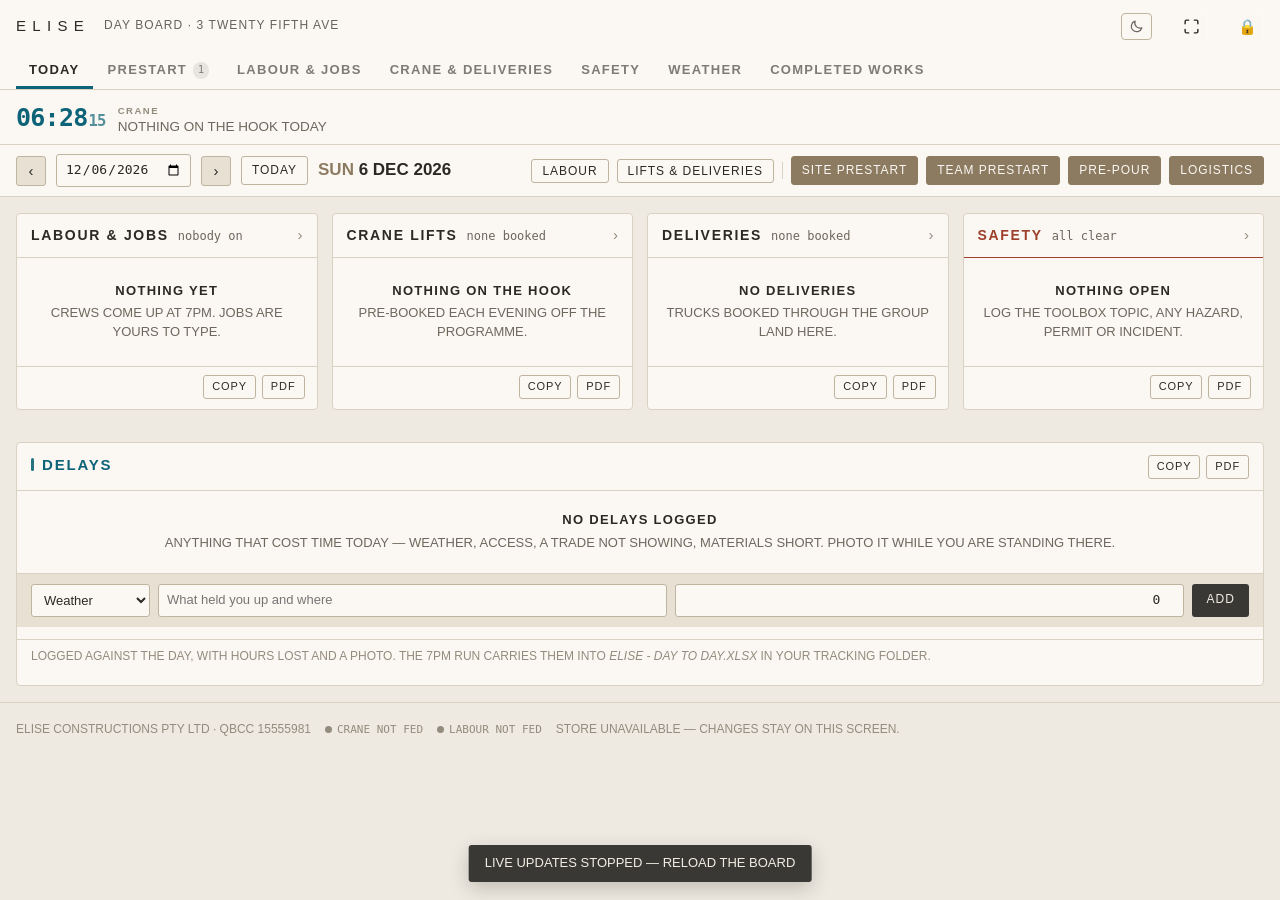
==== board/index.html @ db0db628 "Take a typed booking with no time, and drop the dead photo buttons "2 x blockwork pallets from groun" ====
<!doctype html>
<html lang="en-AU">
<head>
<meta charset="utf-8">
<meta name="viewport" content="width=device-width, initial-scale=1, viewport-fit=cover">
<link rel="apple-touch-icon" href="icon-180.png">
<link rel="manifest" href="manifest.webmanifest">
<meta name="apple-mobile-web-app-capable" content="yes">
<meta name="mobile-web-app-capable" content="yes">
<meta name="apple-mobile-web-app-status-bar-style" content="black-translucent">
<meta name="apple-mobile-web-app-title" content="Day Board">
<meta name="theme-color" content="#1A1917">
<title>ELISE Day Board</title>
<meta name="claude:viewport-fit-sides" content="cover">
<link rel="icon" href="data:image/svg+xml,<svg xmlns='http://www.w3.org/2000/svg' viewBox='0 0 64 64'>
<link rel="stylesheet" href="fonts.css">
<script src="config.js"></script>
<script src="vendor/supabase.js"></script>
<script>
/* ============================================================
   ELISE DAY BOARD - SUPABASE SHIM
   ------------------------------------------------------------
   Presents the exact same API the Claude runtime gave the board
   (claude.use("db"|"assets"|"downloads")), backed by Supabase.
   The board's own code is untouched.

   Two constants to fill in, at the top. Nothing else to change.
   ============================================================ */
(function(){
"use strict";

/* Keys come from config.js, loaded just before this file, so there is
   one small file to edit rather than a 283 KB board. */
var CFG    = window.ELISE_CONFIG || {};
var SB_URL = (CFG.url || "").replace(/\/+$/, "");
var SB_KEY = CFG.key || "";
var CONFIGURED = !!(SB_URL && SB_KEY && SB_URL.indexOf("PASTE_") < 0 && SB_KEY.indexOf("PASTE_") < 0);
if(!CONFIGURED){
  /* set it last - the board writes its own status after booting */
  var say = function(){
    var d = document.getElementById("dbState");
    if(d) d.textContent = "Not set up yet - put your Supabase project URL and anon key in config.js (see README step 4).";
  };
  [400, 1200, 3000, 6000].forEach(function(ms){ setTimeout(say, ms); });
}

var REST = SB_URL + "/rest/v1/";
var H = function(extra){
  var h = {"apikey":SB_KEY,"Content-Type":"application/json"};
  var tok = session && session.access_token;
  h["Authorization"] = "Bearer " + (tok || SB_KEY);
  if(extra) for(var k in extra) h[k]=extra[k];
  return h;
};

/* ---------- auth: anonymous reads, signed-in writes ---------- */
var session = null;
try{ session = JSON.parse(localStorage.getItem("elise_sb_session")||"null"); }catch(e){ session=null; }

function saveSession(s){
  session = s;
  try{
    if(s) localStorage.setItem("elise_sb_session", JSON.stringify(s));
    else  localStorage.removeItem("elise_sb_session");
  }catch(e){}
}

async function signIn(email, password){
  var r = await fetch(SB_URL+"/auth/v1/token?grant_type=password",{
    method:"POST",
    headers:{"apikey":SB_KEY,"Content-Type":"application/json"},
    body:JSON.stringify({email:email,password:password})
  });
  var j = await r.json();
  if(!r.ok || !j.access_token) throw new Error(j.error_description || j.msg || "Sign in failed");
  saveSession(j);
  return j;
}
function signOut(){ saveSession(null); }
function canWrite(){ return !!(session && session.access_token); }

/* refresh an expired token once on boot, so a signed-in user
   stays signed in across days without retyping a password */
async function refreshIfStale(){
  if(!session || !session.refresh_token) return;
  try{
    var r = await fetch(SB_URL+"/auth/v1/token?grant_type=refresh_token",{
      method:"POST",
      headers:{"apikey":SB_KEY,"Content-Type":"application/json"},
      body:JSON.stringify({refresh_token:session.refresh_token})
    });
    var j = await r.json();
    if(r.ok && j.access_token) saveSession(j);
  }catch(e){ /* stay with what we have; RLS will refuse a write and the board says read-only */ }
}

/* ============================================================
   FIELD MAPPING
   `lifts` is a real relational table, so SQL on it is readable.
   Four of the board's field names are SQL reserved words, so
   they are renamed in the table and mapped back here.
   Every other collection is {id, data jsonb} and passes through.
   ============================================================ */
var LIFT_TO_DB = {date:"date",start:"start_min",dur:"dur",co:"co",desc:"descr",
  kind:"kind",crane:"crane",from:"from_loc",to:"to_loc",qty:"qty",kg:"kg",
  status:"status",pair:"pair",notes:"notes",by:"booked_by",type:"type",ts:"ts",co2:"co2"};
var LIFT_FROM_DB = {};
for(var k in LIFT_TO_DB) LIFT_FROM_DB[LIFT_TO_DB[k]] = k;

function liftOut(row){                 /* db row  -> board object */
  var o = {};
  for(var c in LIFT_FROM_DB) if(c in row) o[LIFT_FROM_DB[c]] = row[c];
  return o;
}
function liftIn(obj){                  /* board object -> db row  */
  var r = {};
  for(var f in LIFT_TO_DB) if(f in obj) r[LIFT_TO_DB[f]] = obj[f];
  return r;
}
var RELATIONAL = {lifts:true};

/* ============================================================
   db - the Firestore-shaped surface the board already calls
   ============================================================ */
var OPS = {">=":"gte","<=":"lte",">":"gt","<":"lt","==":"eq","!=":"neq","eq":"eq"};

function snapOf(rows, table){
  var docs = rows.map(function(r){
    var payload = RELATIONAL[table] ? liftOut(r) : (r.data || {});
    return { id:r.id, data:function(){ return payload; } };
  });
  return { docs:docs, empty:docs.length===0 };
}

async function fetchRows(table, filters){
  var qs = ["select=*"];
  (filters||[]).forEach(function(f){
    var col = RELATIONAL[table] ? (LIFT_TO_DB[f[0]] || f[0]) : f[0];
    var op  = OPS[f[1]] || "eq";
    qs.push(encodeURIComponent(col)+"="+op+"."+encodeURIComponent(f[2]));
  });
  var r = await fetch(REST+table+"?"+qs.join("&"), {headers:H()});
  if(!r.ok) throw Object.assign(new Error("read "+table+" "+r.status), {code:r.status===401?"revoked":"read"});
  return await r.json();
}

/* realtime, with a polling fallback so the board still updates
   if websockets are blocked on site wifi */
var sbClient = null, rtDead = false;

/* Once realtime has failed, stop trying. supabase-js runs its own socket
   reconnect loop, so the channel must be dropped AND the socket closed,
   or site wifi that blocks websockets produces an endless retry. */
function killRealtime(){
  if(rtDead) return;
  rtDead = true;
  try{ if(sbClient){ sbClient.removeAllChannels(); sbClient.realtime.disconnect(); } }catch(e){}
}

function realtime(){
  if(rtDead) return false;
  if(sbClient !== null) return sbClient;
  try{
    sbClient = (window.supabase && window.supabase.createClient)
      ? window.supabase.createClient(SB_URL, SB_KEY) : false;
  }catch(e){ sbClient = false; }
  return sbClient;
}

function watch(table, filters, cb, errcb){
  var alive = true, timer = null, chan = null;

  async function pull(){
    if(!alive) return;
    try{ cb(snapOf(await fetchRows(table, filters), table)); }
    catch(e){ if(errcb) errcb(e); }
  }
  pull();

  /* Try realtime. If it has not connected within 8 seconds - site wifi
     blocking websockets is the usual cause - stop retrying and poll
     instead, so the board stays current without hammering the console. */
  var c = realtime(), settled = false;
  function fallback(why){
    if(settled) return; settled = true;
    if(chan){ try{ chan.unsubscribe(); }catch(e){} chan = null; }
    killRealtime();                       /* every other watcher polls too */
    if(!timer) timer = setInterval(pull, 30000);
  }
  if(c){
    try{
      chan = c.channel("rt_"+table+"_"+Math.random().toString(36).slice(2))
        .on("postgres_changes", {event:"*", schema:"public", table:table}, pull)
        .subscribe(function(st){
          if(st === "SUBSCRIBED"){ settled = true; return; }
          if(st === "CHANNEL_ERROR" || st === "TIMED_OUT" || st === "CLOSED") fallback(st);
        });
      setTimeout(function(){ fallback("timeout"); }, 8000);
    }catch(e){ fallback("threw"); }
  } else {
    timer = setInterval(pull, 30000);
  }

  return function unsub(){
    alive = false;
    if(timer) clearInterval(timer);
    if(chan){ try{ chan.unsubscribe(); }catch(e){} }
  };
}

/* The board creates a new booking with db.collection("lifts").doc() - no
   argument - and then reads rf.id back for the undo stack. That is how the
   Claude runtime's store worked. Without an id generated here the row goes
   to Postgres with no primary key and is rejected, which broke every path
   that adds anything: quick entry, the Add sheet and photo booking alike.
   Same shape as the ids already in the data: base36 time plus random, so
   it sorts by creation and will not collide between two phones on site. */
function newDocId(){
  return Date.now().toString(36) + Math.random().toString(36).slice(2, 10);
}

function collection(table){
  var filters = [];
  var api = {
    where: function(f, op, v){ filters.push([f, op, v]); return api; },
    onSnapshot: function(cb, errcb){ return watch(table, filters.slice(), cb, errcb); },
    doc: function(id){ return docRef(table, id == null || id === "" ? newDocId() : id); }
  };
  return api;
}

function docRef(table, id){
  return {
    id: id,
    onSnapshot: function(cb, errcb){
      return watch(table, [["id","==",id]], function(snap){
        var d = snap.docs[0];
        cb({ id:id, data:function(){ return d ? d.data() : null; }, exists:!!d });
      }, errcb);
    },
    set: async function(body){
      if(!canWrite()) throw Object.assign(new Error("read only"), {code:"invalid_argument"});
      var row = RELATIONAL[table] ? liftIn(body) : {data:body};
      row.id = id;
      var r = await fetch(REST+table, {
        method:"POST",
        headers:H({"Prefer":"resolution=merge-duplicates,return=minimal"}),
        body:JSON.stringify(row)
      });
      if(!r.ok) throw Object.assign(new Error("write "+table+" "+r.status),
        {code:(r.status===401||r.status===403)?"invalid_argument":"write"});
      return true;
    },
    /* A real PATCH, not an upsert. set() POSTs with merge-duplicates, which
       makes Postgres attempt the INSERT first - and a partial update like a
       move sends only {start}, so the insert dies on date NOT NULL and the
       move comes back "try again". Every nudge, drag and slide hit this. */
    update: async function(body){
      if(!canWrite()) throw Object.assign(new Error("read only"), {code:"invalid_argument"});
      var row = RELATIONAL[table] ? liftIn(body) : {data:body};
      delete row.id;
      if(!Object.keys(row).length) return true;
      var r = await fetch(REST+table+"?id=eq."+encodeURIComponent(id), {
        method:"PATCH",
        headers:H({"Prefer":"return=minimal"}),
        body:JSON.stringify(row)
      });
      if(!r.ok) throw Object.assign(new Error("update "+table+" "+r.status),
        {code:(r.status===401||r.status===403)?"invalid_argument":"write"});
      return true;
    },
    delete: async function(){
      if(!canWrite()) throw Object.assign(new Error("read only"), {code:"invalid_argument"});
      var r = await fetch(REST+table+"?id=eq."+encodeURIComponent(id), {method:"DELETE", headers:H()});
      if(!r.ok) throw Object.assign(new Error("delete "+r.status),
        {code:(r.status===401||r.status===403)?"invalid_argument":"write"});
      return true;
    }
  };
}

var db = {
  collection: collection,
  doc: function(path){
    var p = String(path).split("/");
    return docRef(p[0], p.slice(1).join("_") || p[0]);
  }
};

/* ============================================================
   assets - Supabase Storage, bucket "photos"
   Objects are keyed by a plain id with no extension, so the
   board's existing "/_blob/<id>" image paths map to
   <SB_URL>/storage/v1/object/public/photos/<id> by prefix alone.
   ============================================================ */
var BUCKET = "photos";
/* The board's photo <img> sites call this, so the project URL lives in
   config.js only - nothing is baked into the board file. */
window.PHOTO = function(id, bkt){ return SB_URL + "/storage/v1/object/public/" + (bkt || BUCKET) + "/" + id + ".jpg"; };
var STORE  = SB_URL + "/storage/v1/object/";

function newId(){
  var b = new Uint8Array(16);
  (crypto.getRandomValues ? crypto : window.msCrypto).getRandomValues(b);
  return Array.prototype.map.call(b, function(x){ return ("0"+x.toString(16)).slice(-2); }).join("");
}

var assets = {
  upload: async function(blob, opts){
    if(!canWrite()) throw Object.assign(new Error("read only"), {code:"invalid_argument"});
    var id = newId();                     /* board stores the bare id;   */
    var key = id + ".jpg";                /* storage keeps the extension */
    var r = await fetch(STORE+BUCKET+"/"+key, {
      method:"POST",
      headers:{"apikey":SB_KEY,"Authorization":"Bearer "+session.access_token,
               "Content-Type":(opts&&opts.type)||blob.type||"image/jpeg",
               "x-upsert":"true","Cache-Control":"public, max-age=31536000"},
      body:blob
    });
    if(!r.ok) throw new Error("upload "+r.status);
    return { id:id };
  },
  delete: async function(ids){
    if(!canWrite()) return;
    var list = [].concat(ids||[]);
    await Promise.all(list.map(function(id){
      return fetch(STORE+BUCKET+"/"+id, {
        method:"DELETE",
        headers:{"apikey":SB_KEY,"Authorization":"Bearer "+session.access_token}
      }).catch(function(){});
    }));
  }
};

/* ============================================================
   downloads - no backend needed, just hand the browser the file
   ============================================================ */
var downloads = {
  save: async function(o){
    var blob = (o.data instanceof Blob) ? o.data : new Blob([o.data]);
    var url  = URL.createObjectURL(blob);
    var a    = document.createElement("a");
    a.href = url; a.download = o.filename || "download";
    document.body.appendChild(a); a.click(); a.remove();
    setTimeout(function(){ URL.revokeObjectURL(url); }, 20000);
    return true;
  }
};

/* ============================================================
   claude.use(...) - the board calls this verbatim, unchanged
   ============================================================ */
window.claude = {
  use: async function(name){
    if(name === "db"){ await refreshIfStale(); return db; }
    if(name === "assets")    return canWrite() ? assets : null;
    if(name === "downloads") return downloads;
    throw new Error("no capability "+name);
  }
};

/* The safety record. Append-only on the database side: this can add rows
   and nothing in the page can change or remove one. Fire-and-forget on
   purpose - a failed log write must never block someone closing out a
   hazard on site, so it warns to the console and the tick still lands.
   The rows are the evidence; the items in safety.data are just the
   current state and get rewritten on every edit. */
window.safetyLog = async function(rows){
  if(!rows || !rows.length) return;
  if(!canWrite()){ console.warn("safetyLog: not signed in, nothing recorded"); return; }
  try{
    var r = await fetch(REST+"safety_log", {
      method:"POST",
      headers:H({"Content-Type":"application/json","Prefer":"return=minimal"}),
      body:JSON.stringify(rows)
    });
    if(!r.ok) console.warn("safetyLog: "+r.status+" "+(await r.text()).slice(0,200));
  }catch(e){ console.warn("safetyLog:", e && e.message); }
};

/* exposed so the login strip can drive it */
window.eliseAuth = {
  signIn:signIn, signOut:signOut, canWrite:canWrite,
  email:function(){ return (session && session.user && session.user.email) || ""; }
};

})();

</script>
<script src="vendor/jspdf.umd.min.js"></script>
<script src="vendor/pdf.min.js"></script>
<style>
/* Layout: masthead, tab bar, day strip, one view at a time. Front page = four summary cards. */
:root{
  --paper:#EFEAE1;--surface:#FBF8F3;--surface-2:#E7E0D3;
  --ink:#2B2926;--ink-2:#6E675D;--ink-3:#938B7E;
  --line:#D9D1C2;--line-hard:#BFB49F;
  --gold:#8C7B60;
  --gut-l:max(16px,env(safe-area-inset-left,0px));
  --gut-r:max(16px,env(safe-area-inset-right,0px));
  --ok:#3F6B46;--warn:#9C7220;--crit:#9E3F2B;--clock:#0D6377;--alarm:#C0210F;
  --acc-today:#0D6377;--acc-labour:#8C6A2E;--acc-crane:#9A5A1E;
  --acc-safety:#9E3F2B;--acc-pour:#8A3C6B;--acc-log:#3F6B46;--acc:var(--gold);
  --acc-jobs:#2B5F8C;--acc-photos:#3F6B46;--acc-delays:#7A4FA3;--acc-carry:#8A6246;--acc-prestart:#3D4F99;
  --ok-bg:#DDE7DC;--warn-bg:#F0E4C9;--crit-bg:#F2DDD6;
  --inverse-bg:#3A3835;--inverse-fg:#F2EDE4;--on-gold:#FBF8F3;
  --tint:14%;--tint-bd:38%;
  --f-ui:'Archivo','Helvetica Neue',Arial,sans-serif;
  --f-cond:'Archivo Narrow',Arial Narrow,Arial,sans-serif;
  --f-num:'IBM Plex Mono',ui-monospace,SFMono-Regular,Menlo,monospace;
  color-scheme:light;
}
@media (prefers-color-scheme:dark){
  :root:not([data-theme="light"]){
    --paper:#1A1917;--surface:#232220;--surface-2:#2D2B27;
    --ink:#EDE8DE;--ink-2:#A79F92;--ink-3:#817A6E;
    --line:#35322D;--line-hard:#4A463F;--gold:#C3AC82;
    --ok:#8FBF93;--warn:#DDB45F;--crit:#E08A72;--clock:#46BCCE;--alarm:#FF4A3A;
    --acc-today:#46BCCE;--acc-labour:#D7AE63;--acc-crane:#E09A5C;
    --acc-safety:#E08A72;--acc-pour:#D78FC0;--acc-log:#8FBF93;
    --acc-jobs:#7FB4E0;--acc-photos:#8FBF93;--acc-delays:#BE9BE6;--acc-carry:#CBA489;--acc-prestart:#8FA2F0;
    --ok-bg:#243024;--warn-bg:#33260D;--crit-bg:#3A221B;
    --inverse-bg:#D8D2C7;--inverse-fg:#1A1917;--on-gold:#1A1917;
    --tint:26%;--tint-bd:52%;
    color-scheme:dark;
  }
}
:root[data-theme="dark"]{
  --paper:#1A1917;--surface:#232220;--surface-2:#2D2B27;
  --ink:#EDE8DE;--ink-2:#A79F92;--ink-3:#817A6E;
  --line:#35322D;--line-hard:#4A463F;--gold:#C3AC82;
  --ok:#8FBF93;--warn:#DDB45F;--crit:#E08A72;--clock:#46BCCE;--alarm:#FF4A3A;
  --acc-today:#46BCCE;--acc-labour:#D7AE63;--acc-crane:#E09A5C;
  --acc-safety:#E08A72;--acc-pour:#D78FC0;--acc-log:#8FBF93;
  --acc-jobs:#7FB4E0;--acc-photos:#8FBF93;--acc-delays:#BE9BE6;--acc-carry:#CBA489;--acc-prestart:#8FA2F0;
  --ok-bg:#243024;--warn-bg:#33260D;--crit-bg:#3A221B;
  --inverse-bg:#D8D2C7;--inverse-fg:#1A1917;--on-gold:#1A1917;
  --tint:26%;--tint-bd:52%;
  color-scheme:dark;
}
/* The strip that answers "what is on the hook" without anyone opening a tab. */
.nowstrip{display:flex;align-items:center;gap:12px;background:var(--surface);
  border-bottom:1px solid var(--line);padding-block:9px;min-width:0;overflow:hidden}
/* the clock reads in the same blue as the wind beside it, so the strip is
   one piece of information rather than two competing ones */
.nowstrip .nsclock{font-family:var(--f-num);font-weight:800;font-size:25px;letter-spacing:-.03em;
  font-variant-numeric:tabular-nums;flex:none;color:var(--clock)}
.nowstrip .nsclock s{text-decoration:none;font-size:.62em;opacity:.7;margin-left:1px}
.nowstrip .nscd{font-family:var(--f-num);font-weight:800;font-size:12px;color:var(--clock);
  font-variant-numeric:tabular-nums;letter-spacing:.02em;display:block;margin-top:-2px;opacity:.82}
.nowstrip .nsdot{width:15px;height:15px;border-radius:50%;flex:none;box-shadow:0 0 0 1px rgba(0,0,0,.14) inset}
/* the weather block mirrors the clock: one big line, one small line under */
.nowstrip .nswx{flex:none;min-width:0;padding-left:11px;border-left:1px solid var(--line);
  font-family:var(--f-num);font-variant-numeric:tabular-nums}
.nowstrip .nswx .wbig{display:flex;align-items:baseline;gap:8px;white-space:nowrap}
.nowstrip .nswx .wt{font-size:25px;font-weight:800;color:var(--ink);letter-spacing:-.03em}
.nowstrip .nswx .wv{font-size:25px;font-weight:800;color:var(--clock);letter-spacing:-.03em}
.nowstrip .nswx .wv s{text-decoration:none;font-size:.5em;opacity:.62;margin-left:2px;font-weight:700}
.nowstrip .nswx .wsub{font-size:12px;font-weight:700;color:var(--ink-3);letter-spacing:.02em;
  display:block;margin-top:-2px;white-space:nowrap}
.nowstrip .nsspark{flex:none;display:block;width:68px;height:26px;align-self:center;opacity:.95}
.nowstrip .nsspark .sl{fill:none;stroke:var(--clock);stroke-width:2;stroke-linejoin:round;
  stroke-linecap:round;vector-effect:non-scaling-stroke}
.nowstrip .nsspark .sf{fill:var(--clock);opacity:.16}
.nowstrip .nsspark .sd{fill:var(--alarm)}
@media (max-width:620px){.nowstrip .nsspark{display:none}}
@media (max-width:560px){.nowstrip .nswx{padding-left:8px}
  .nowstrip .nswx .wt,.nowstrip .nswx .wv{font-size:19px}
  .nowstrip .nswx .wsub{font-size:10.5px}}
.nowstrip .nsmain{min-width:0;flex:1}
.nowstrip .nslab{font-size:9.5px;letter-spacing:.16em;text-transform:uppercase;color:var(--ink-3);font-weight:700}
.nowstrip .nstxt{font-size:13.5px;font-weight:600;line-height:1.2;color:var(--ink);
  display:flex;gap:6px;align-items:baseline;min-width:0;white-space:nowrap}
.nowstrip .nswrap{overflow:hidden;flex:1;min-width:0}
.nowstrip .nsroll{display:inline-block;white-space:nowrap;will-change:transform}
.nowstrip .nsroll.rolling{animation:nsroll var(--roll-s,9s) linear infinite}
@keyframes nsroll{
  0%,10%{transform:translateX(0)}
  45%,58%{transform:translateX(var(--roll,0px))}
  93%,100%{transform:translateX(0)}
}
@media (prefers-reduced-motion:reduce){
  .nowstrip .nsroll.rolling{animation:none}
  .nowstrip .nstxt{text-overflow:ellipsis}
}
.nowstrip .nstxt .t{font-family:var(--f-num);font-weight:700;flex:none}
.nowstrip .nstxt .co{font-weight:700;color:var(--ink-2);flex:none}
.nowstrip .nsnext{flex:none;text-align:right;max-width:40%;min-width:0}
.nowstrip .nsnext .nstxt{font-size:12px;font-weight:500;color:var(--ink-2)}
.nowstrip.idle .nstxt{color:var(--ink-2);font-weight:500}
@media (max-width:560px){
  .nowstrip{gap:9px}
  .nowstrip .nsclock{font-size:21px}
  .nowstrip .nsnext{display:none}
}
.themebtn{background:transparent;border:1px solid var(--line-hard);border-radius:4px;color:var(--ink-2);
  cursor:pointer;line-height:0;padding:5px 7px;margin-left:auto;flex:none;display:flex;align-items:center}
.themebtn:hover{color:var(--ink);border-color:var(--gold)}
.themebtn svg{display:block;width:15px;height:15px}
*{box-sizing:border-box}
html{-webkit-text-size-adjust:100%;text-size-adjust:100%}
body{background:var(--paper);color:var(--ink);font-family:var(--f-ui);font-size:14px;line-height:1.45;margin:0}
body::before{content:"";position:fixed;inset:0 0 auto;height:env(safe-area-inset-top,0px);z-index:60;background:var(--surface)}
.gut{padding-left:var(--gut-l);padding-right:var(--gut-r)}
button,input,select{font:inherit;color:inherit}
[hidden]{display:none!important}
:focus-visible{outline:2px solid var(--gold);outline-offset:2px}

/* The masthead used to invert - a cream bar over a black page, and the
   other way round in daylight - which made the board read as two apps
   stacked. It is the same surface as everything under it now. */
.mast{position:sticky;top:env(safe-area-inset-top,0px);z-index:50;
  background:var(--surface);color:var(--ink);border-bottom:1px solid var(--line)}
.mast-in{display:flex;align-items:center;gap:14px;flex-wrap:wrap;padding-block:9px}
.wordmark{font-weight:400;letter-spacing:.42em;font-size:15px;text-transform:uppercase}
.mast-sub{font-family:var(--f-cond);font-size:12px;letter-spacing:.09em;text-transform:uppercase;opacity:.72}
.cut{margin-left:auto;font-family:var(--f-num);font-size:11px;padding:3px 7px;border:1px solid currentColor;border-radius:2px;opacity:.85}
.tabs{display:flex;gap:2px;overflow-x:auto;scrollbar-width:none;padding-top:2px}
.tabs::-webkit-scrollbar{display:none}
.tab{background:none;border:none;border-bottom:3px solid transparent;color:currentColor;opacity:.6;
  font-family:var(--f-cond);font-size:13px;font-weight:600;letter-spacing:.1em;text-transform:uppercase;
  padding:7px 13px 6px;cursor:pointer;white-space:nowrap;display:flex;align-items:center;gap:6px}
.tab:hover{opacity:.9}
.tab[aria-current="true"]{opacity:1;border-bottom-color:var(--clock);color:var(--ink)}
.tab b{font-family:var(--f-num);font-size:10px;font-weight:500;background:#8884;border-radius:8px;padding:1px 5px;letter-spacing:0}
.tab b.alert{background:var(--crit);color:#fff}

.daystrip{position:sticky;top:calc(env(safe-area-inset-top,0px) + 73px);z-index:40;background:var(--surface);border-bottom:1px solid var(--line)}
.daystrip-in{display:flex;align-items:center;gap:10px;flex-wrap:wrap;padding-block:9px}
.navbtn{background:var(--surface-2);border:1px solid var(--line-hard);border-radius:3px;width:30px;height:30px;cursor:pointer;font-size:15px;line-height:1}
.navbtn:hover{background:var(--line)}
.daystrip input[type=date]{background:var(--surface);border:1px solid var(--line-hard);border-radius:3px;padding:5px 8px;font-family:var(--f-num);font-size:13px}
.daylabel{font-family:var(--f-cond);font-size:17px;font-weight:600;text-transform:uppercase}
.daylabel .wk{color:var(--gold)}
.strip-right{margin-left:auto;display:flex;gap:8px;align-items:center;flex-wrap:wrap}
.linkbtn{background:none;border:1px solid var(--line-hard);border-radius:3px;padding:5px 10px;cursor:pointer;font-family:var(--f-cond);text-transform:uppercase;letter-spacing:.08em;font-size:12px}
.linkbtn:hover{background:var(--surface-2)}
.linkbtn.primary{background:var(--gold);border-color:var(--gold);color:var(--on-gold)}
.pagelink{text-decoration:none;color:inherit;display:inline-flex;align-items:center;line-height:1}
.stripdiv{width:1px;height:17px;background:var(--line-hard);opacity:.55;flex:none}

.front{display:grid;grid-template-columns:repeat(auto-fit,minmax(290px,1fr));gap:14px;padding-block:16px;align-items:start}
.card{background:var(--surface);border:1px solid var(--line);border-radius:4px;min-width:0;overflow:hidden}
.cardhead{width:100%;display:flex;align-items:baseline;gap:9px;padding:11px 14px;background:none;border:none;
  border-bottom:2px solid var(--cacc,var(--line));cursor:pointer;text-align:left}
/* each card wears the colour of the tab it opens, so the eye learns the
   board once and the colour means the same thing wherever it turns up */
.card{--cacc:var(--line)}
.card.k-safety{--cacc:var(--crit)}
.cardhead{border-bottom-width:1px}
.cardhead .t{color:var(--ink)}
.card.k-safety .cardhead .t{color:var(--crit)}
.cardhead:hover{background:var(--surface-2)}
.cardhead .t{font-family:var(--f-cond);font-size:14px;font-weight:700;letter-spacing:.12em;text-transform:uppercase}
.cardhead .c{font-family:var(--f-num);font-size:12px;color:var(--ink-2)}
.cardhead .go{margin-left:auto;color:var(--ink-3);font-size:15px;line-height:1}
.cardbody{padding:4px 0}
.cardbody .more{padding:6px 14px;font-size:12px;color:var(--ink-3)}

.srow{display:flex;gap:9px;align-items:baseline;padding:5px 14px;min-width:0}
.srow+.srow{border-top:1px solid var(--line)}
.srow .tm{font-family:var(--f-num);font-size:12px;font-variant-numeric:tabular-nums;flex:none;color:var(--ink-2)}
.srow .tx{flex:1;min-width:0;font-size:13px;overflow-wrap:anywhere}
.srow .tx small{display:block;font-size:11px;color:var(--ink-2);font-family:var(--f-num)}
.srow.done .tx{text-decoration:line-through;color:var(--ink-3)}
.srow.done .tx small{color:var(--ink-3)}
.srow .tick{color:var(--ok,#2E7D4F);font-size:12px;flex:none;line-height:1.3}
.empty{padding:20px 14px;text-align:center;color:var(--ink-2);font-size:13px}
.empty b{display:block;font-family:var(--f-cond);text-transform:uppercase;letter-spacing:.1em;color:var(--ink);margin-bottom:4px}
.chip{display:inline-flex;align-items:center;gap:5px;font-family:var(--f-cond);font-size:11px;font-weight:700;letter-spacing:.07em;padding:1px 6px;border-radius:2px;white-space:nowrap;flex:none;
  border:1px solid color-mix(in srgb,var(--c) var(--tint-bd),transparent);
  background:color-mix(in srgb,var(--c) var(--tint),var(--surface));color:var(--ink)}
.chip i{width:7px;height:7px;border-radius:1px;background:var(--c);flex:none}
.pill{font-family:var(--f-cond);font-size:10px;letter-spacing:.08em;text-transform:uppercase;padding:1px 6px;border-radius:9px;border:1px solid var(--line-hard);color:var(--ink-2);white-space:nowrap;flex:none}
.pill.tbc{background:var(--warn-bg);border-color:transparent;color:var(--warn)}
.pill.ok{background:var(--ok-bg);border-color:transparent;color:var(--ok)}
.pill.crit{background:var(--crit-bg);border-color:transparent;color:var(--crit)}
.del{background:none;border:none;color:var(--ink-3);cursor:pointer;font-size:14px;line-height:1;padding:2px 4px;flex:none}
.del:hover{color:var(--crit)}

.panel{background:var(--surface);border:1px solid var(--line);border-radius:4px;min-width:0;margin-block:16px}
.phead{display:flex;align-items:baseline;gap:10px;padding:11px 14px;border-bottom:1px solid var(--line);flex-wrap:wrap}
.phead h2{margin:0;font-family:var(--f-cond);font-size:15px;font-weight:700;letter-spacing:.12em;
  text-transform:uppercase;color:var(--acc-ink)}
.phead{border-bottom-color:var(--line)}
.phead h2::before{content:"";display:inline-block;width:3px;height:13px;border-radius:2px;
  background:var(--acc-ink);margin-right:8px;vertical-align:-1px;opacity:.9}
/* ---- three colours, not eleven ----
   Structure is neutral, blue means live information, red means something
   needs attention. The trade colours are the only other colour on the board
   and they carry real meaning, so nothing competes with them. --acc draws
   the rule, --acc-ink writes the heading; a neutral section gets a hairline
   and ordinary heading ink rather than a coloured bar saying nothing. */
:root{--acc:var(--line);--acc-ink:var(--ink-2)}
#v-today,#v-prestart,#v-weather{--acc:var(--clock);--acc-ink:var(--clock)}
#v-safety{--acc:var(--crit);--acc-ink:var(--crit)}
#v-labour{--acc:var(--line);--acc-ink:var(--ink-2)}
#v-crane{--acc:var(--line);--acc-ink:var(--ink-2)}
#cbapp .sechead{color:var(--ink-2);border-bottom:1px solid var(--line)}


#v-log{--acc:var(--line);--acc-ink:var(--ink-2)}

.phead .meta{font-size:12px;color:var(--ink-2);font-family:var(--f-num)}
.phead .right{margin-left:auto;display:flex;gap:6px}
.mini{background:none;border:1px solid var(--line-hard);border-radius:3px;padding:3px 8px;font-size:11px;font-family:var(--f-cond);letter-spacing:.08em;text-transform:uppercase;cursor:pointer}
.mini:hover{background:var(--surface-2)}
.note{font-size:12px;color:var(--ink-3);padding:8px 14px;border-top:1px solid var(--line)}
/* Everything on a list reads in caps. This is display only: the text that
   gets saved, copied and printed is still exactly what was typed. */
body{text-transform:uppercase}
/* numbers and the small print keep their own case */
input,textarea,select,option{text-transform:none}
.item .txt,.logrow .ltext,.ph .cap,#cbapp .dd{text-transform:uppercase}
.scrim{position:fixed;inset:0;background:rgba(20,18,15,.55);z-index:60;display:flex;
  align-items:center;justify-content:center;padding:20px}
.sheet.fmt{max-width:340px;margin:auto;background:var(--surface);border:1px solid var(--line-hard);
  border-radius:6px;padding:18px}
.sheet.fmt h3{margin:0 0 4px;font-size:15px}
.fmtrow{display:flex;gap:8px;margin-top:14px;flex-wrap:wrap}
.fmtrow .btn{flex:1;min-width:84px;padding:11px 10px;font-weight:700;cursor:pointer;
  border:1px solid var(--line-hard);border-radius:4px;background:var(--paper);color:var(--ink)}
.fmtrow .btn.primary{background:var(--gold);border-color:var(--gold);color:var(--paper)}
.logday{margin-bottom:10px}
.logday .subhead{margin-bottom:2px}
.logrow{display:flex;align-items:baseline;gap:9px;padding:7px 14px;border-bottom:1px solid var(--line)}
.logrow:last-child{border-bottom:0}
.logrow .tick{color:#3F6B46;font-weight:700;flex:none;line-height:1}
.logrow .ltext{flex:1;min-width:0;color:var(--ink-2)}
.logrow .lwho{flex:none;font-size:11px;font-weight:700;letter-spacing:.04em;color:var(--gold,#8C764E)}
.subhead{display:flex;justify-content:space-between;gap:8px;align-items:baseline;flex-wrap:wrap;padding:12px 14px 6px;border-top:1px solid var(--line);font-family:var(--f-cond);font-size:11px;letter-spacing:.11em;text-transform:uppercase;color:var(--ink-3)}
.subhead span:first-child{color:var(--acc-ink);font-weight:700}
.sub2{border-top-color:var(--line)}

.ltable{width:100%;border-collapse:collapse;font-size:13px}
.ltable th{font-family:var(--f-cond);font-size:10px;letter-spacing:.1em;text-transform:uppercase;color:var(--ink-2);text-align:left;padding:6px 8px;border-bottom:1px solid var(--line-hard);font-weight:600}
.ltable td{padding:6px 8px;border-bottom:1px solid var(--line);vertical-align:top}
.ltable td.num{font-family:var(--f-num);text-align:right;white-space:nowrap}
.ltable tr.sub td{background:var(--surface-2);font-family:var(--f-cond);font-size:11px;letter-spacing:.08em;text-transform:uppercase;color:var(--ink-2);padding:4px 8px}
.scroll-x{overflow-x:auto}
.cellin{width:100%;background:transparent;border:1px solid transparent;border-radius:2px;padding:2px 4px;font-size:13px;min-width:0}
.cellin:hover{border-color:var(--line)}
.cellin:focus{background:var(--surface);border-color:var(--line-hard)}
.cellin.area{font-family:var(--f-num);font-size:12px}

.item{display:flex;align-items:flex-start;gap:9px;padding:6px 14px;border-top:1px solid var(--line)}
.item:hover{background:var(--surface-2)}
.item input[type=checkbox]{margin:3px 0 0;accent-color:var(--gold);flex:none;width:15px;height:15px}
.item .txt{flex:1;min-width:0;font-size:13px;overflow-wrap:anywhere;cursor:text}
.item.done .txt{text-decoration:line-through;color:var(--ink-3)}
.item.pri{box-shadow:inset 3px 0 0 var(--gold)}
.item.pri .txt{font-weight:600}
.item.done.pri .txt{font-weight:400}
.flag{background:none;border:none;color:var(--ink-3);cursor:pointer;font-size:14px;line-height:1;padding:1px 2px;flex:none}
.who{flex:none;width:78px;background:none;border:1px solid var(--line);border-radius:3px;color:var(--gold);
  font-family:var(--f-cond);font-size:11px;letter-spacing:.06em;text-transform:uppercase;padding:3px 5px;min-width:0}
.who::placeholder{color:var(--ink-3);text-transform:none;letter-spacing:0}
.who:focus{outline:none;border-color:var(--gold)}
.item.done .who{color:var(--ink-3)}
.pill.carry{background:none;border:1px solid var(--line);color:var(--ink-3)}
.cardtools{display:flex;gap:6px;justify-content:flex-end;padding:8px 12px 10px;border-top:1px solid var(--line)}
.cranetools{display:flex;align-items:center;gap:6px;padding-block:8px;border-bottom:1px solid var(--line)}
.cranetools .ct-lab{margin-right:auto;font-family:var(--f-cond);font-size:11px;font-weight:600;letter-spacing:.11em;text-transform:uppercase;color:var(--ink-2)}
.cam{background:none;border:none;color:var(--ink-3);cursor:pointer;line-height:0;padding:2px 3px;flex:none;display:flex;align-items:center;gap:3px;margin-top:1px}
.jcam{background:var(--surface);border:1px solid var(--line-hard);border-radius:3px;color:var(--ink-2);
  cursor:pointer;line-height:0;padding:0 10px;flex:none;display:flex;align-items:center;min-height:30px}
.jcam:hover{border-color:var(--gold);color:var(--gold)}
.cam:hover{color:var(--gold)}
.cam.has{color:var(--gold)}
.cam b{font-size:10px;font-weight:700;line-height:1}
.ph.linked{box-shadow:inset 0 0 0 1px var(--gold)}
.ph .jbadge{position:absolute;left:5px;top:5px;background:var(--gold);color:var(--on-gold);font-size:9px;font-weight:700;letter-spacing:.04em;padding:1px 5px;border-radius:3px;pointer-events:none}
.flag[aria-pressed="true"]{color:var(--gold)}
.flag:hover{color:var(--gold)}
.star{color:var(--gold);flex:none;font-size:12px;line-height:1.3}
.addrow{display:flex;gap:8px;padding:10px 14px;border-top:1px solid var(--line);background:var(--surface-2);flex-wrap:wrap}
.addrow.top{border-top:0;border-bottom:1px solid var(--line)}
.addrow input{flex:1;min-width:120px;background:var(--surface);border:1px solid var(--line-hard);border-radius:3px;padding:6px 8px;font-size:13px}
.addrow select{background:var(--surface);border:1px solid var(--line-hard);border-radius:3px;padding:6px 8px;font-size:13px}
.fbrk{display:none}
/* The Windy map. It is an iframe on their embed, so it needs the viewer to
   have signal - the rest of the tab is drawn from the forecast we already
   hold and still reads with the map blank. */
.wxmap{position:relative;width:100%;aspect-ratio:16/10;max-height:62vh;background:var(--surface-2);
  border-top:1px solid var(--line);border-bottom:1px solid var(--line)}
.wxmap iframe{position:absolute;inset:0;width:100%;height:100%;border:0;display:block}
.wxmap .fallback{position:absolute;inset:0;display:flex;align-items:center;justify-content:center;
  text-align:center;padding:20px;font-size:13px;color:var(--ink-3)}
#wxOverlays{display:flex;gap:5px;flex-wrap:wrap}
#wxOverlays .mini.on{background:var(--clock);color:var(--bg);border-color:var(--clock)}
.wxhours{display:flex;gap:0;min-width:max-content;padding:6px 14px 10px}
.wxh{flex:0 0 auto;width:62px;text-align:center;font-family:var(--f-num);
  border-right:1px solid var(--line);padding:2px 4px}
.wxh:last-child{border-right:0}
.wxh.now{background:var(--surface-2);border-radius:4px}
.wxh .hh{font-size:10.5px;color:var(--ink-3);letter-spacing:.03em}
.wxh .ws{font-size:16px;font-weight:800;color:var(--clock);line-height:1.25}
.wxh .wg2{font-size:10px;color:var(--ink-3)}
.wxh .wd{font-size:11px;color:var(--ink-2);font-weight:700}
.wxh .arr{display:block;font-size:13px;line-height:1;color:var(--ink-3)}
.wxrow{display:flex;gap:10px;align-items:baseline;padding:6px 14px;border-top:1px solid var(--line);
  font-size:13px;min-width:0}
.wxrow:first-child{border-top:0}
.wxrow .d1{flex:0 0 104px;font-family:var(--f-cond);font-size:12px;letter-spacing:.1em;
  text-transform:uppercase;color:var(--ink-2)}
.wxrow .d2{flex:1 1 auto;min-width:0;color:var(--ink)}
.wxrow .d3{flex:0 0 auto;font-family:var(--f-num);font-weight:700;color:var(--clock)}
.wxrow.today .d1{color:var(--clock)}
@media (max-width:560px){.wxrow .d1{flex:0 0 74px;font-size:11px}
  .wxmap{aspect-ratio:4/5}}

/* The wind band under the clock. Read like a weather app: one curve, a wash
   of colour under it, hours along the bottom, and the hour under your finger
   reads out in a bubble. No axes - a ruler is not what anyone wants here. */
.windband{background:var(--surface);border-bottom:1px solid var(--line);overflow:hidden}
.wb-in{display:flex;align-items:stretch;gap:12px;padding-block:4px 0}
.wb-lab{flex:0 0 auto;align-self:center;font-family:var(--f-cond);font-size:10px;font-weight:700;
  letter-spacing:.17em;text-transform:uppercase;color:var(--ink-3);line-height:1.35;max-width:96px}
.wb-lab b{display:block;font-weight:700;color:var(--clock);letter-spacing:.06em;
  font-family:var(--f-num);font-size:11px;text-transform:none}
.wb-chart{position:relative;flex:1 1 auto;min-width:0}
svg.wind{width:100%;height:62px;display:block;touch-action:pan-y;cursor:crosshair}
svg.wind .g1{stop-color:var(--clock);stop-opacity:.40}
svg.wind .g2{stop-color:var(--clock);stop-opacity:.02}
svg.wind .wfill{fill:url(#wgrad);stroke:none}
svg.wind .wbase{stroke:var(--line);stroke-width:1;vector-effect:non-scaling-stroke}
svg.wind .wt{fill:var(--ink-3);font-family:var(--f-num);font-size:7.5px;text-anchor:middle;letter-spacing:.03em}
svg.wind .wline{fill:none;stroke:var(--clock);stroke-width:2;vector-effect:non-scaling-stroke;
  stroke-linejoin:round;stroke-linecap:round}
svg.wind .wgust{fill:none;stroke:var(--clock);stroke-width:1.1;opacity:.42;stroke-dasharray:2.5 3;
  vector-effect:non-scaling-stroke;stroke-linecap:round}
svg.wind .wnow{stroke:var(--ink-3);stroke-width:1;stroke-dasharray:2 3;vector-effect:non-scaling-stroke;opacity:.6}
svg.wind .wmark{stroke:var(--alarm);stroke-width:1.2;vector-effect:non-scaling-stroke;opacity:.85}
svg.wind .wdot{fill:var(--alarm);stroke:var(--surface);stroke-width:1.6;vector-effect:non-scaling-stroke}
.wtip{position:absolute;top:0;transform:translateX(-50%);pointer-events:none;white-space:nowrap;
  background:var(--inverse-bg);color:var(--inverse-fg);border-radius:4px;padding:2px 7px;
  font-family:var(--f-num);font-size:11px;font-weight:700;box-shadow:0 2px 8px rgba(0,0,0,.3);z-index:4}
.wtip b{margin-right:5px;opacity:.72;font-weight:700}
.wtip s{text-decoration:none;font-size:.78em;opacity:.6;margin-left:1px}
.wtip i{font-style:normal;opacity:.66;margin-left:6px;font-weight:600}
.wtip u{text-decoration:none;opacity:.55;margin-left:5px;font-weight:600}
.exp-lab{flex:1 1 auto;align-self:center;font-family:var(--f-cond);font-size:11px;font-weight:700;
  letter-spacing:.14em;text-transform:uppercase;color:var(--ink-3)}
.exp-lab b{font-weight:700;color:var(--ink-2);margin-left:8px;letter-spacing:.02em;
  font-family:var(--f-num);font-size:11px;text-transform:none}
.buildstamp{align-self:center;font-family:var(--f-num);font-size:11px;color:var(--ink-3);
  white-space:nowrap}
@media (max-width:560px){
  .wb-lab{display:none}
  .wb-in{gap:0;padding-block:2px 0}
  svg.wind{height:54px}
}
.addrow textarea{flex:1;min-width:120px;background:var(--surface);border:1px solid var(--line-hard);
  border-radius:3px;padding:6px 8px;font:inherit;font-size:13px;line-height:1.45;color:inherit;resize:vertical}
.addrow textarea:focus,.addrow input:focus{outline:none;border-color:var(--acc)}
.addrow textarea:disabled,.addrow input:disabled{opacity:.65}
.addbtn{background:var(--inverse-bg);color:var(--inverse-fg);border:none;border-radius:3px;padding:7px 14px;cursor:pointer;font-family:var(--f-cond);letter-spacing:.09em;text-transform:uppercase;font-size:12px;white-space:nowrap}

.form{display:grid;grid-template-columns:repeat(auto-fit,minmax(104px,1fr));gap:8px;padding:12px 14px;background:var(--surface-2);border-top:1px solid var(--line)}
.form label{display:flex;flex-direction:column;gap:3px;font-family:var(--f-cond);font-size:10px;letter-spacing:.1em;text-transform:uppercase;color:var(--ink-2);min-width:0}
.form input,.form select{background:var(--surface);border:1px solid var(--line-hard);border-radius:3px;padding:5px 6px;font-size:13px;min-width:0;width:100%}
.form .wide{grid-column:span 2}
.form .actions{display:flex;align-items:flex-end}

.pgrid{display:grid;grid-template-columns:repeat(auto-fill,minmax(118px,1fr));gap:8px;padding:10px 14px}
.ph{position:relative;min-width:0}
.ph img{width:100%;aspect-ratio:4/3;object-fit:cover;border:1px solid var(--line);border-radius:3px;display:block;background:var(--surface-2)}
.ph img{cursor:zoom-in}
.ph .cap{display:block;width:100%;text-align:left;background:none;border:none;padding:3px 2px 0;font-size:11px;line-height:1.3;color:var(--ink-2);cursor:pointer;min-width:0;overflow-wrap:anywhere}
.ph .cap:hover{color:var(--gold)}
.ph .cap.none{color:var(--ink-3);font-style:italic}
.th img{cursor:zoom-in}

/* full screen photo */
.lb{position:fixed;inset:0;z-index:95;background:#0B0A09;display:flex;flex-direction:column;
  padding-top:env(safe-area-inset-top,0px);padding-bottom:env(safe-area-inset-bottom,0px)}
.lb-top{display:flex;align-items:center;gap:10px;padding:10px max(14px,env(safe-area-inset-right,0px)) 10px max(14px,env(safe-area-inset-left,0px));color:#EDE8DE;flex:none}
.lb-top .n{font-family:var(--f-num);font-size:12px;opacity:.7}
.lb-top .sp{margin-left:auto;display:flex;gap:8px}
.lb-btn{background:none;border:1px solid #EDE8DE66;color:#EDE8DE;border-radius:3px;padding:6px 12px;cursor:pointer;
  font-family:var(--f-cond);font-size:12px;letter-spacing:.08em;text-transform:uppercase}
.lb-btn:hover{border-color:#EDE8DE}
.lb-btn.primary{background:#EDE8DE;color:#1A1917;border-color:#EDE8DE}
.lb-stage{flex:1;min-height:0;display:flex;align-items:center;justify-content:center;position:relative;padding:0 8px}
.lb-stage img{max-width:100%;max-height:100%;object-fit:contain;display:block}
.lb-nav{position:absolute;top:50%;transform:translateY(-50%);background:#00000080;border:none;color:#fff;
  width:42px;height:60px;cursor:pointer;font-size:22px;line-height:1;border-radius:4px}
.lb-nav.prev{left:6px}.lb-nav.next{right:6px}
.lb-foot{flex:none;padding:12px max(14px,env(safe-area-inset-right,0px)) 16px max(14px,env(safe-area-inset-left,0px));color:#EDE8DE}
.lb-cap{font-size:14px;line-height:1.45;overflow-wrap:anywhere;min-height:20px}
.lb-cap.none{color:#EDE8DE80;font-style:italic}
.lb-edit{display:flex;gap:8px;margin-top:10px}
.lb-link{display:flex;align-items:center;gap:8px;flex-wrap:wrap;margin-top:12px;padding-top:10px;border-top:1px solid rgba(255,255,255,.14)}
.lb-link label{font-size:10px;letter-spacing:.09em;text-transform:uppercase;color:#A9A298;flex:none}
.lb-link select{flex:1;min-width:180px;background:rgba(255,255,255,.08);color:#EDE8DE;border:1px solid rgba(255,255,255,.2);border-radius:5px;padding:7px 8px;font:inherit;font-size:13px}
.lb-link select option{background:#FBF8F3;color:#1A1917}
@media (prefers-color-scheme:dark){.lb-link select option{background:#26241F;color:#EDE8DE}}
.lb-link .lb-note{flex-basis:100%;font-size:11px;color:#A9A298}
.lb-edit textarea{flex:1;min-width:0;background:#FFFFFF14;border:1px solid #EDE8DE4D;border-radius:3px;color:#EDE8DE;
  padding:9px 10px;font:inherit;font-size:14px;resize:vertical;min-height:62px}
.lb-edit textarea:focus{outline:none;border-color:#EDE8DE}
.ph .rm{position:absolute;top:3px;right:3px;background:#000000a6;color:#fff;border:none;border-radius:2px;width:20px;height:20px;cursor:pointer;font-size:13px;line-height:1;padding:0;opacity:0}
.ph:hover .rm,.ph .rm:focus{opacity:1}
.upbar{padding:8px 14px;font-size:12px;color:var(--ink-2);font-family:var(--f-num)}
.nojobs{padding:12px 14px;font-size:12px;color:var(--ink-3)}
/* right-click copy/paste over the crane board */
.ctxm{position:fixed;z-index:90;background:var(--surface);border:1px solid var(--line-hard);border-radius:4px;box-shadow:0 6px 24px #0004;min-width:184px;overflow:hidden;padding:3px 0}
.ctxm button{display:block;width:100%;text-align:left;background:none;border:none;padding:8px 13px;font-size:13px;cursor:pointer;color:var(--ink)}
.ctxm button:hover{background:var(--surface-2)}
.ctxm button[disabled]{color:var(--ink-3);cursor:default}
.ctxm button[disabled]:hover{background:none}
.ctxm .hd{padding:7px 13px 5px;font-family:var(--f-cond);font-size:10px;letter-spacing:.11em;text-transform:uppercase;color:var(--ink-3);border-bottom:1px solid var(--line);margin-bottom:3px;overflow:hidden;text-overflow:ellipsis;white-space:nowrap}
.clipbar{position:fixed;left:50%;transform:translateX(-50%);bottom:calc(68px + env(safe-area-inset-bottom,0px));z-index:85;display:flex;gap:10px;align-items:center;background:var(--inverse-bg);color:var(--inverse-fg);border-radius:4px;padding:8px 13px;font-size:12px;box-shadow:0 6px 20px #0004;max-width:min(94vw,560px)}
.clipbar b{font-weight:600;overflow:hidden;text-overflow:ellipsis;white-space:nowrap}
.clipbar button{background:none;border:1px solid currentColor;border-radius:3px;color:inherit;font-family:var(--f-cond);font-size:11px;letter-spacing:.08em;text-transform:uppercase;padding:3px 8px;cursor:pointer;flex:none}
.item.wrap{flex-wrap:wrap}
.jmeta{display:flex;align-items:flex-start;gap:9px;flex:none}
.cam{background:none;border:1px solid var(--line-hard);border-radius:3px;color:var(--ink-2);cursor:pointer;font-size:11px;line-height:1;padding:3px 6px;flex:none}
.cam:hover{border-color:var(--gold);color:var(--gold)}
.thumbs{flex:0 0 100%;display:flex;gap:6px;flex-wrap:wrap;padding:6px 0 2px 24px}
.th{position:relative;width:74px}
.th img{width:74px;height:56px;object-fit:cover;border:1px solid var(--line);border-radius:3px;display:block;background:var(--surface-2)}
.rmth{position:absolute;top:2px;right:2px;background:#000000a6;color:#fff;border:none;border-radius:2px;width:16px;height:16px;cursor:pointer;font-size:11px;line-height:1;padding:0;opacity:0}
.th:hover .rmth,.rmth:focus{opacity:1}
.hrs{width:62px;flex:none;background:var(--surface);border:1px solid var(--line-hard);border-radius:3px;padding:3px 5px;font-family:var(--f-num);font-size:12px;text-align:right}
.hrslab{font-family:var(--f-cond);font-size:10px;letter-spacing:.08em;text-transform:uppercase;color:var(--ink-3);flex:none}
.tasktag{font-family:var(--f-cond);font-size:10px;letter-spacing:.08em;text-transform:uppercase;color:var(--ink-3);flex:0 0 100%;padding-left:24px}
.subhead .right{margin-left:auto;display:flex;gap:6px;flex-wrap:wrap}
.subhead .mini{margin-left:auto}
.subhead .right .mini{margin-left:0}
.offbox{accent-color:var(--gold);width:14px;height:14px;margin:0 7px 0 0;vertical-align:-2px}
.prow.off .ptask{text-decoration:line-through;color:var(--ink-3)}
.prow.off{opacity:.72}

.prow{display:grid;grid-template-columns:minmax(0,1.7fr) 150px 110px 86px auto;gap:10px;align-items:center;padding:9px 14px;border-top:1px solid var(--line)}
@media (max-width:780px){.prow{grid-template-columns:minmax(0,1fr) auto;row-gap:6px}.prow .dates{grid-column:1/-1}}
.prow:hover{background:var(--surface-2)}
.prow.done{color:var(--ink-2)}
.ptask{min-width:0;font-size:13px;font-weight:500}
.ptask .lv{font-family:var(--f-cond);font-size:11px;letter-spacing:.08em;text-transform:uppercase;color:var(--ink-3);display:block}
.dates{font-family:var(--f-num);font-size:11px;color:var(--ink-2);white-space:nowrap}
.bar{height:8px;background:var(--surface-2);border:1px solid var(--line);border-radius:2px;position:relative;overflow:hidden}
.bar i{position:absolute;inset:0 auto 0 0;background:var(--gold)}
.bar u{position:absolute;top:-2px;bottom:-2px;width:2px;background:var(--ink-3)}
.pctin{width:52px;background:var(--surface);border:1px solid var(--line);border-radius:2px;padding:2px 4px;font-family:var(--f-num);font-size:12px;text-align:right}

footer{padding-block:18px;border-top:1px solid var(--line);margin-top:10px;font-size:12px;color:var(--ink-3);display:flex;gap:14px;flex-wrap:wrap}
.feed{display:flex;align-items:center;gap:5px;font-family:var(--f-num);font-size:11px}
.dot{width:7px;height:7px;border-radius:50%;background:var(--ok);flex:none}
.dot.stale{background:var(--warn)}
.dot.off{background:var(--ink-3)}
.toast{position:fixed;left:50%;transform:translateX(-50%);bottom:calc(18px + env(safe-area-inset-bottom,0px));background:var(--inverse-bg);color:var(--inverse-fg);padding:9px 16px;border-radius:3px;font-size:13px;z-index:80;box-shadow:0 6px 20px #0003}
/* ---------- phone: tighter, so more of the day fits on one screen ---------- */
@media (max-width:620px){
  body{font-size:13px}
  :root{--gut-l:max(11px,env(safe-area-inset-left,0px));--gut-r:max(11px,env(safe-area-inset-right,0px))}
  .mast-in{gap:8px;padding-block:7px}
  .wordmark{font-size:13px;letter-spacing:.3em}
  .mast-sub{display:none}
  .cut{font-size:10px;padding:2px 6px}
  .tab{font-size:12px;padding:6px 10px 5px;letter-spacing:.07em}
  .tabs{scroll-snap-type:x proximity}
  .tab{scroll-snap-align:start}
  .daystrip{top:calc(env(safe-area-inset-top,0px) + 62px)}
  .daystrip-in{gap:6px;padding-block:6px}
  .daylabel{font-size:14px;letter-spacing:.02em}
  .daystrip input[type=date]{font-size:12px;padding:4px 5px}
  .strip-right{flex-basis:100%;margin-left:0;justify-content:flex-start}
  .stripdiv{display:none}
  .navbtn{width:28px;height:28px}
  .strip-right{gap:6px}
  .linkbtn{font-size:11px;padding:4px 8px}
  .front{grid-template-columns:1fr;gap:10px;padding-block:11px}
  .cardhead{padding:9px 11px;gap:7px}
  .cardhead .t{font-size:13px;letter-spacing:.09em}
  .srow{padding:4px 11px;gap:7px}
  .srow .tx{font-size:12.5px}
  .empty{padding:14px 11px}
  .cardtools{padding:6px 10px 8px}
  .phead{padding:9px 11px;gap:7px}
  .phead h2{font-size:14px;letter-spacing:.09em}
  .subhead{padding:8px 11px 5px}
  .mini{font-size:10.5px;padding:3px 6px}
  .item{padding:5px 11px;gap:7px}
  .item .txt{font-size:12.5px}
  .who{width:62px;font-size:10px;padding:2px 4px}
  .item{flex-wrap:wrap;row-gap:4px;padding-block:8px;column-gap:8px}
  /* flex:1 1 0 with min-width:0 keeps the text beside the tick and wraps it
     inside its own column, instead of bumping the whole job to a second line */
  .item .txt{flex:1 1 0;min-width:0;font-size:13.5px;line-height:1.38}
  /* the controls take their own line so the job text always gets the full
     width - a squeezed text column is harder to read in the sun than a
     slightly taller row */
  .item .jmeta{flex:1 1 100%;justify-content:flex-end;align-items:center;gap:7px;padding-left:25px}
  /* most jobs have nobody on them, so an empty Who sits back until touched */
  .item .jmeta .who{width:auto;flex:0 1 118px;min-width:0;font-size:11.5px;padding:3px 8px}
  .item .jmeta .who:placeholder-shown{flex:0 0 68px}
  .item .jmeta .who:focus{flex:0 0 150px}
  .item .jmeta .pill.carry{font-size:10px;padding:2px 6px}
  .item .jmeta .cam,.item .jmeta .del{padding:3px 7px;font-size:12px}
  /* The camera used to sit on the second row next to Who, which is wide and
     right under your thumb - so that is the box people typed the job into,
     and the camera then said "type the job first". Camera and Add now sit on
     the first row with the job box itself, and Who drops to the second row
     where it cannot be mistaken for the main field. */
  #jobForm{flex-wrap:wrap}
  #jobForm #jfText{order:1;flex:1 1 auto;min-width:0;font-size:14px}
  #jobForm .jcam{order:2;flex:0 0 auto}
  #jobForm .addbtn{order:3;flex:0 0 auto}
  #jobForm .fbrk{order:4;display:block;flex:1 0 100%;height:0;margin:0;padding:0}
  #jobForm #jfPri{order:5}
  #jobForm #jfWho{order:6;flex:0 1 170px;width:auto;min-width:0;font-size:12px;padding:4px 7px}
  .addrow{padding:8px 11px;gap:6px}
  .form{padding:9px 11px;gap:8px}
  .note{padding:9px 11px;font-size:11.5px}
  .pgrid{grid-template-columns:repeat(auto-fill,minmax(104px,1fr));gap:7px}
  .ph .cap{font-size:10.5px;padding:4px 5px}
  .thumbs .th{width:40px;height:40px}
  .nojobs{padding:12px 11px;font-size:12px}
  /* the crane board is the densest page - give it the same treatment */
  #cbapp .slot .t{font-size:10px}
  #cbapp .bk{font-size:11px}
}
@media (max-width:400px){
  body{font-size:12.5px}
  .tab{font-size:11px;padding:6px 8px 5px}
  .daylabel{font-size:14px}
  .item .txt,.srow .tx{font-size:12px}
  .pgrid{grid-template-columns:repeat(auto-fill,minmax(92px,1fr))}
}
@media (prefers-reduced-motion:reduce){*{animation:none!important;transition:none!important}}

/* the crane board rides inside its own scope; its header stacks under the tab bar */
#cbapp .top{top:calc(env(safe-area-inset-top,0px) + 73px)}
#cbapp{display:block;margin:0 calc(-1 * var(--gut-r)) 0 calc(-1 * var(--gut-l))}
#cbapp{
  --bg:#EDE8DE; --panel:#F8F5EF; --panel-2:#FFFFFF;
  --ink:#2E2C29; --ink-2:#6B655C; --ink-3:#938C80;
  --rule:#D8D1C3; --rule-soft:#E5DFD3;
  --gold:#8C7B60; --gold-soft:#E3D9C7; --gold-ink:#6A5B42;
  --ok:#2E7D4F; --ok-soft:#DCEFE2; --crit:#A32B22; --crit-soft:#F6DEDB;
  --brk:#B32218; --brk-soft:#F7D9D6;
  --shadow:0 1px 2px rgba(46,44,41,.12);
  --display:"Barlow Condensed","Arial Narrow",system-ui,sans-serif;
  --body:"Barlow",system-ui,-apple-system,"Segoe UI",sans-serif;
}
@media (prefers-color-scheme:dark){:root:not([data-theme="light"]) #cbapp{
  --bg:#211F1C; --panel:#2A2825; --panel-2:#333029;
  --ink:#EDE8DE; --ink-2:#A69E90; --ink-3:#7D7668;
  --rule:#3C3934; --rule-soft:#33302B;
  --gold:#C7AD83; --gold-soft:#443B2C; --gold-ink:#DFC99F;
  --ok:#6FBE8C; --ok-soft:#1F3A2A; --crit:#E07065; --crit-soft:#43241F;
  --brk:#C8392E; --brk-soft:#4A1F1B;
  --shadow:0 1px 2px rgba(0,0,0,.4);
  color-scheme:dark;
}}
:root[data-theme="dark"] #cbapp{
  --bg:#211F1C; --panel:#2A2825; --panel-2:#333029;
  --ink:#EDE8DE; --ink-2:#A69E90; --ink-3:#7D7668;
  --rule:#3C3934; --rule-soft:#33302B;
  --gold:#C7AD83; --gold-soft:#443B2C; --gold-ink:#DFC99F;
  --ok:#6FBE8C; --ok-soft:#1F3A2A; --crit:#E07065; --crit-soft:#43241F;
  --brk:#C8392E; --brk-soft:#4A1F1B;
  --shadow:0 1px 2px rgba(0,0,0,.4);
  color-scheme:dark;
}
#cbapp, #cbapp *{box-sizing:border-box}
#cbapp{background:var(--bg);color:var(--ink);font-family:var(--display);font-weight:500;font-size:16px;letter-spacing:.02em;line-height:1.35;-webkit-text-size-adjust:100%;text-transform:uppercase}
#cbapp input, #cbapp textarea{text-transform:uppercase}
#cbapp input[type=date], #cbapp input[type=time], #cbapp input[type=number]{text-transform:none}
@media (max-width:560px){#cbapp .f input, #cbapp .f select{font-size:16px;min-height:38px}}
#cbapp .gut{padding-left:max(16px,env(safe-area-inset-left,0px));padding-right:max(16px,env(safe-area-inset-right,0px))}
#cbapp button{font:inherit;color:inherit;cursor:pointer;text-transform:inherit}
#cbapp button, #cbapp select, #cbapp option, #cbapp ::placeholder{text-transform:uppercase}
#cbapp :focus-visible{outline:2px solid var(--gold);outline-offset:2px}
#cbapp .btn{border:1px solid var(--rule);background:var(--panel-2);border-radius:3px;padding:6px 11px;font-family:var(--display);font-weight:600;font-size:13px;letter-spacing:.08em;text-transform:uppercase;white-space:nowrap}
#cbapp .btn:hover{border-color:var(--gold)}
#cbapp .btn.primary{background:var(--gold);border-color:var(--gold);color:#FFF8EC}
:root[data-theme="dark"] .btn.primary #cbapp{color:#221F1A}
@media (prefers-color-scheme:dark){:root:not([data-theme="light"]) .btn.primary #cbapp{color:#221F1A}}
#cbapp .btn[disabled]{opacity:.45;cursor:not-allowed}
#cbapp .top{position:sticky;top:env(safe-area-inset-top,0px);z-index:20;background:var(--panel);border-bottom:1px solid var(--rule)}
#cbapp .top .gut{padding-block:6px}
#cbapp .hrow{display:flex;align-items:center;gap:7px;min-width:0}
#cbapp .hrow+.hrow{margin-top:5px}
#cbapp h1{margin:0;font-family:var(--display);font-weight:700;font-size:18px;letter-spacing:.13em;text-transform:uppercase;white-space:nowrap}
#cbapp .sub{font-size:11.5px;color:var(--ink-3);min-width:0;overflow:hidden;text-overflow:ellipsis;white-space:nowrap}
#cbapp .gear{margin-left:auto;flex:0 0 auto;border:1px solid var(--rule);background:var(--panel-2);border-radius:3px;padding:3px 8px;font-family:var(--display);font-size:11px;font-weight:600;letter-spacing:.1em;text-transform:uppercase;color:var(--ink-2)}
#cbapp .nav{width:30px;height:30px;flex:0 0 auto;border:1px solid var(--rule);background:var(--panel-2);border-radius:3px;display:grid;place-items:center;font-size:15px;line-height:1}
#cbapp .dlab{font-family:var(--display);font-weight:700;font-size:17px;letter-spacing:.08em;text-transform:uppercase;white-space:nowrap;flex:1 1 auto;min-width:0;overflow:hidden;text-overflow:ellipsis}
/* This strip is a horizontal scroller, and it was inheriting
   align-items:center from .hrow. Centring inside a scroll container
   clips anything taller than the box at BOTH ends with nothing to
   scroll to - which is why the booking count under each date was
   losing its bottom half. Top-align it and give the digits room. */
#cbapp .week{display:flex;align-items:flex-start;gap:3px;overflow-x:auto;
  overflow-y:visible;padding-bottom:3px;scroll-snap-type:x proximity;
  -webkit-overflow-scrolling:touch;scrollbar-width:none;scroll-padding-inline:40%}
#cbapp .week::-webkit-scrollbar{display:none}
#cbapp .wd{flex:0 0 46px;scroll-snap-align:center;border:1px solid var(--rule);background:var(--panel-2);border-radius:3px;padding:3px 1px 4px;text-align:center;line-height:1.15}
#cbapp .wd .dow{font-family:var(--display);font-size:11px;letter-spacing:.08em;text-transform:uppercase;color:var(--ink-3)}
#cbapp .wd .num{font-family:var(--display);font-weight:700;font-size:15px;font-variant-numeric:tabular-nums}
#cbapp .wd .ct{font-size:9.5px;line-height:1.3;color:var(--ink-3);font-variant-numeric:tabular-nums;min-height:13px}
#cbapp .wd.on{background:var(--gold-soft);border-color:var(--gold)}
#cbapp .wd.on .dow, #cbapp .wd.on .ct{color:var(--gold-ink)}
#cbapp .wd.now .num{text-decoration:underline;text-underline-offset:2px;text-decoration-color:var(--gold)}
#cbapp .wd.wk{position:relative}
#cbapp .wd.wk::before{content:"";position:absolute;left:-2px;top:3px;bottom:3px;width:1px;background:var(--rule)}
#cbapp [hidden]{display:none !important}
#cbapp .wv{display:flex;align-items:flex-start;gap:8px;overflow-x:auto;padding:10px 0 4px;scroll-snap-type:x proximity;-webkit-overflow-scrolling:touch}
#cbapp .wvd{flex:0 0 80%;max-width:330px;min-width:0;scroll-snap-align:start;border:1px solid var(--rule);border-radius:4px;background:var(--panel);padding:8px 8px 6px}
#cbapp .wvd.on{border-color:var(--gold)}
@media (min-width:980px){#cbapp .wv{overflow:visible}
#cbapp .wvd{flex:1 1 0;max-width:none}}
#cbapp .wvh{display:flex;align-items:baseline;gap:6px;margin-bottom:6px;cursor:pointer}
#cbapp .wvh .dd{font-family:var(--display);font-weight:700;font-size:14px;letter-spacing:.07em;text-transform:uppercase;white-space:nowrap}
#cbapp .wvh .mm{font-size:11px;color:var(--ink-3);margin-left:auto;white-space:nowrap}
#cbapp .wvr{display:flex;align-items:center;gap:5px;border-left:4px solid var(--tc);background:var(--panel-2);border-radius:3px;padding:3px 6px;margin-bottom:3px;cursor:pointer}
#cbapp .wvr .tt{font-family:var(--display);font-weight:700;font-size:11.5px;font-variant-numeric:tabular-nums;flex:0 0 auto;color:var(--ink-2)}
#cbapp .wvr .cc{font-family:var(--display);font-weight:700;font-size:10px;letter-spacing:.06em;background:var(--tc);color:var(--tci);border-radius:2px;padding:0 4px;flex:0 0 auto}
#cbapp .wvr .dd{flex:1 1 0;min-width:0;font-size:12px;overflow:hidden;text-overflow:ellipsis;white-space:nowrap}
#cbapp .wvr .qq{font-family:var(--display);font-weight:700;font-size:11px;color:var(--ink-2);flex:0 0 auto}
#cbapp .wvr.tbc{border-left-style:dashed;opacity:.8}
#cbapp .wvr.del{background:transparent;border:1px dashed var(--rule);border-left:4px solid var(--tc)}
#cbapp .wve{font-size:11.5px;color:var(--ink-3);padding:5px 2px}
#cbapp .wvsplit{font-family:var(--display);font-size:10px;font-weight:600;letter-spacing:.1em;text-transform:uppercase;color:var(--ink-3);margin:7px 0 3px}
#cbapp .qbar{display:flex;gap:6px;flex-wrap:wrap}
#cbapp .qbar input{flex:1 1 auto;min-width:0;font:inherit;font-size:15px;color:var(--ink);background:var(--panel-2);border:1px solid var(--rule);border-radius:3px;padding:8px 11px}
#cbapp .qbar input:focus{border-color:var(--gold)}
#cbapp .qbar.busy input{opacity:.55}
#cbapp .stats{display:flex;gap:9px;align-items:center;flex-wrap:wrap;font-size:12px;color:var(--ink-2)}
#cbapp .stats b{font-family:var(--display);font-size:15px;font-weight:700;color:var(--ink);letter-spacing:.03em;font-variant-numeric:tabular-nums}
#cbapp .stats .flag, #cbapp .stats .flag b{color:var(--crit)}
#cbapp .cut{display:inline-flex;align-items:center;gap:5px;border:1px solid var(--rule);background:var(--panel-2);border-radius:20px;padding:2px 9px;font-family:var(--display);font-size:11.5px;font-weight:600;letter-spacing:.07em;text-transform:uppercase;color:var(--ink-3)}
#cbapp .cut .dot{width:7px;height:7px;border-radius:50%;background:var(--rule)}
#cbapp .cut.set{background:var(--ok-soft);border-color:var(--ok);color:var(--ok)}
#cbapp .cut.set .dot{background:var(--ok)}
#cbapp .cut.late{background:var(--crit-soft);border-color:var(--crit);color:var(--crit)}
#cbapp .cut.late .dot{background:var(--crit)}
#cbapp .stats .right{margin-left:auto;display:flex;gap:6px}
#cbapp .sechead{display:flex;align-items:center;gap:9px;padding-block:10px 5px;width:100%;background:none;border:0;text-align:left;cursor:pointer;color:inherit}
#cbapp .sechead .caret{font-size:11px;color:var(--ink-3);transition:transform .12s ease;line-height:1}
#cbapp .sechead.shut .caret{transform:rotate(-90deg)}
#cbapp .sechead.shut .n{color:var(--gold)}
#cbapp .sechead:hover .caret, #cbapp .sechead:hover h2{color:var(--gold)}
#cbapp .sechead h2{margin:0;font-family:var(--display);font-weight:700;font-size:14px;letter-spacing:.17em;text-transform:uppercase}
#cbapp .sechead .n{font-family:var(--display);font-size:12px;font-weight:600;letter-spacing:.05em;color:var(--ink-3);font-variant-numeric:tabular-nums}
#cbapp .sechead .ln{flex:1 1 auto;height:1px;background:var(--rule)}
#cbapp .legend{display:flex;gap:10px;overflow-x:auto;padding-bottom:6px}
#cbapp .lgi{display:flex;align-items:center;gap:5px;flex:0 0 auto;font-family:var(--display);font-size:11.5px;font-weight:600;letter-spacing:.07em;color:var(--ink-2);white-space:nowrap}
#cbapp .lgi i{width:14px;height:10px;border-radius:2px;display:block}
#cbapp .cols, #cbapp .slot{display:flex;align-items:center;gap:5px;min-width:0}
#cbapp .slot{min-height:23px;margin-bottom:2px}
#cbapp .slot .t, #cbapp .cols .t{width:38px;flex:0 0 auto;text-align:right;font-family:var(--display);font-size:12px;font-weight:600;color:var(--ink-3);font-variant-numeric:tabular-nums;letter-spacing:.02em}
#cbapp .slot .t.hour{color:var(--ink-2);font-size:13px}
#cbapp .slot .bar{width:4px;align-self:stretch;border-radius:2px;flex:0 0 auto;background:transparent}
#cbapp .slot.free .line{flex:1 1 auto;border-top:1px dashed var(--rule-soft);height:0}
#cbapp .slot.now{box-shadow:inset 0 1px 0 var(--crit)}
.slot.now .bar{background:var(--crit)}
.slot.now .t{color:var(--crit);font-weight:800}
#cbapp .gaprow{display:flex;align-items:center;gap:5px;margin:3px 0 5px}
#cbapp .gaprow .t{width:38px;flex:0 0 auto}
#cbapp .gaprow .g{flex:1 1 auto;border-top:1px dashed var(--rule);text-align:center;font-family:var(--display);font-size:11.5px;letter-spacing:.1em;text-transform:uppercase;color:var(--ink-3);line-height:0;margin-left:4px}
#cbapp .gaprow .g span{background:var(--bg);padding:0 8px}
#cbapp .brk{flex:1 1 auto;min-width:0;align-self:stretch;min-height:21px;border-radius:0;padding:1px 10px;display:flex;align-items:center;gap:8px;
     background:var(--brk);color:#FFFFFF;
     font-family:var(--display);font-weight:700;font-size:12.5px;letter-spacing:.14em;text-transform:uppercase}
#cbapp .slot.brkrow{margin-bottom:0}
#cbapp .slot.brkrow.first .brk{border-radius:4px 4px 0 0}
#cbapp .slot.brkrow.last{margin-bottom:2px}
#cbapp .slot.brkrow.last .brk{border-radius:0 0 4px 4px}
#cbapp .brk b{letter-spacing:.04em;opacity:.75}
#cbapp .tag.brkover{background:var(--ink-2);color:var(--bg)}
#cbapp .tag.tbc{background:var(--tci);color:var(--tc)}
#cbapp .cols{padding:0 0 5px 0;font-family:var(--display);font-size:11.5px;font-weight:700;letter-spacing:.16em;text-transform:uppercase;color:var(--ink-3)}
#cbapp .cols .sp{width:4px;flex:0 0 auto}
#cbapp .cols .h{padding:0 8px;display:flex;gap:7px;flex:1 1 auto;min-width:0}
#cbapp .bk{flex:1 1 auto;min-width:0;border-radius:4px;padding:2px 8px;text-align:left;display:flex;align-items:center;gap:7px;
    background:var(--tc);color:var(--tci);border:1px solid var(--tc);box-shadow:var(--shadow)}
/* A swap run is two trades on one booking. The block keeps the colour of the
   trade going up - splitting it down the middle made the board unreadable -
   and the trade coming down rides beside it as its own small badge. */
#cbapp .bk .c-tr .c2{background:var(--tc2);color:var(--tc2i);border-radius:2px;
  padding:0 3px;margin-left:3px;font-size:.88em;box-shadow:0 0 0 1px var(--tci) inset}
#cbapp .bk.done{opacity:.45}
#cbapp .bk.done .c-ds{text-decoration:line-through}
#cbapp .bk.isclash{outline:2px solid var(--crit);outline-offset:1px}
#cbapp .bk{cursor:grab}
#cbapp .bk:active{cursor:grabbing}
#cbapp .bk.lifting{opacity:.4}
#cbapp .bk.cont{min-height:21px;padding:0 8px;border-top:0;border-radius:0}
#cbapp .lno{font-family:var(--display);font-size:9.5px;font-weight:700;letter-spacing:.08em;text-transform:uppercase;opacity:.72;white-space:nowrap}
#cbapp .bk.cont .lno{margin-left:auto}
#cbapp .bk.cont.last{border-radius:0 0 4px 4px}
#cbapp .bk.contd{border-radius:4px 4px 0 0;border-bottom:0}
#cbapp .slot.joined{margin-bottom:0}

}
#cbapp .slot.dropinto, #cbapp .gaprow.dropinto{outline:2px dashed var(--gold);outline-offset:1px;border-radius:4px}
#cbapp .bk.picked{outline:3px solid var(--gold);outline-offset:2px}
#cbapp .selbar{position:fixed;left:50%;transform:translateX(-50%);bottom:calc(14px + env(safe-area-inset-bottom,0px));z-index:35;display:flex;align-items:center;gap:8px;flex-wrap:wrap;justify-content:center;max-width:min(96vw,620px);background:var(--panel);border:1px solid var(--gold);border-radius:6px;padding:9px 12px;box-shadow:0 6px 24px rgba(0,0,0,.35)}
#cbapp .selbar .cnt{font-family:var(--display);font-weight:700;font-size:14px;letter-spacing:.07em;white-space:nowrap}
#cbapp .slot.free{cursor:pointer}
#cbapp .slot.free .line{transition:border-color .1s ease}
#cbapp .slot.free:hover .line{border-bottom-color:var(--gold)}
#cbapp .slot.free:hover .t{color:var(--gold)}
#cbapp .c-tr{width:56px;flex:0 0 auto;font-family:var(--display);font-weight:700;font-size:13.5px;letter-spacing:.06em}
#cbapp .c-lf, #cbapp .c-lt{width:88px;flex:0 0 auto;font-family:var(--display);font-weight:600;font-size:12.5px;letter-spacing:.04em;opacity:.9}
#cbapp .c-ds{flex:1 1 auto;min-width:0;font-size:15.5px;font-weight:600;letter-spacing:.03em;white-space:nowrap;overflow:hidden;text-overflow:ellipsis}
#cbapp .c-kg{width:58px;flex:0 0 auto;text-align:right;font-family:var(--display);font-weight:600;font-size:12px;letter-spacing:.03em;opacity:.88;font-variant-numeric:tabular-nums}
#cbapp .c-n{width:62px;flex:0 0 auto;text-align:right;font-family:var(--display);font-weight:700;font-size:13.5px;font-variant-numeric:tabular-nums}
#cbapp .kd{flex:0 0 132px;text-align:center;font-family:var(--display);font-weight:700;font-size:12.5px;letter-spacing:.05em;background:var(--kc);color:var(--kci);padding:1px 8px;border-radius:10px;white-space:nowrap;overflow:hidden;text-overflow:ellipsis;box-shadow:0 0 0 1px rgba(255,255,255,.35)}
#cbapp .tag{flex:0 0 auto;font-family:var(--display);font-size:10.5px;font-weight:700;letter-spacing:.09em;padding:0 4px;border-radius:2px;background:var(--crit);color:#fff}
#cbapp .cols .w-tr{width:56px}
#cbapp .cols .w-lf, #cbapp .cols .w-lt{width:88px}
#cbapp .cols .w-ds{flex:1 1 auto;min-width:0}
#cbapp .cols .w-kg{width:58px;text-align:right}
#cbapp .cols .w-n{width:62px;text-align:right}
#cbapp .cols .w-ty{width:132px;text-align:center}
#cbapp .wrapx{display:none}
@media (max-width:620px){#cbapp .qbar input{flex:1 1 100%}
#cbapp .qbar .btn{flex:1 1 0}
#cbapp .cols{display:none}
#cbapp .bk{flex-wrap:wrap;row-gap:2px;padding:4px 8px;align-items:center}
#cbapp .c-tr{order:1;width:auto;min-width:32px;flex:0 0 auto;font-size:13px}
#cbapp .c-ds{order:2;flex:1 1 0;min-width:0;font-size:14.5px}
#cbapp .c-n{order:3;width:auto;min-width:12px;flex:0 0 auto;font-size:13px}
#cbapp .wrapx{display:block;order:4;flex:0 0 100%;height:0;margin:0;padding:0}
#cbapp .c-lf{order:5;width:auto;flex:0 0 auto;font-size:11px;opacity:.85}
#cbapp .c-lt{order:6;width:auto;flex:0 0 auto;font-size:11px;opacity:.85}
#cbapp .c-lt::before{content:"\2192\00a0"}
#cbapp .c-kg{order:7;width:auto;flex:0 0 auto;font-size:11px;opacity:.85}
#cbapp .kd{order:8;flex:0 1 auto;width:auto;max-width:56%;font-size:10.5px;padding:0 7px;letter-spacing:.02em}
#cbapp .tag{order:9;font-size:9.5px}
#cbapp .bk.cont{min-height:18px;padding:0}}
#cbapp .empty{border:1px dashed var(--rule);border-radius:4px;padding:16px;text-align:center;background:var(--panel);font-size:13px;color:var(--ink-2)}
#cbapp .empty p{margin:0 auto;max-width:34em}
#cbapp .tail{height:110px}
#cbapp .fab{position:fixed;z-index:25;right:calc(16px + env(safe-area-inset-right,0px));bottom:calc(18px + env(safe-area-inset-bottom,0px));border:1px solid var(--gold);background:var(--gold);color:#FFF8EC;border-radius:3px;padding:11px 17px;font-family:var(--display);font-weight:700;font-size:15px;letter-spacing:.1em;text-transform:uppercase;box-shadow:0 2px 10px rgba(46,44,41,.25)}
:root[data-theme="dark"] .fab #cbapp{color:#221F1A}
@media (prefers-color-scheme:dark){:root:not([data-theme="light"]) .fab #cbapp{color:#221F1A}}
#cbapp .scrim{position:fixed;inset:0;z-index:40;background:rgba(32,30,27,.55);display:flex;align-items:flex-end;justify-content:center}
/* On a phone the browser's own toolbar sits over the bottom of the page,
   and vh does not know about it - so a sheet sized at 92vh had its last row
   hidden behind the toolbar. That last row is Save and Cancel, which meant
   a booking could be filled in on site and then neither saved nor closed.
   dvh tracks the toolbar; the vh line stays first as the fallback. */
#cbapp .sheet{width:100%;max-width:560px;max-height:92vh;max-height:88dvh;
  overflow-y:auto;background:var(--panel);border:1px solid var(--rule);
  border-radius:6px 6px 0 0;
  padding-bottom:calc(18px + env(safe-area-inset-bottom,0px))}

/* Belt and braces: pin the buttons to the bottom of the sheet so they are
   reachable wherever you have scrolled to, on any screen height. */
#cbapp .sheet .acts{position:sticky;bottom:0;z-index:2;
  margin-top:10px;padding:12px 0 calc(6px + env(safe-area-inset-bottom,0px));
  background:var(--panel);border-top:1px solid var(--rule)}
#cbapp .sheet .acts::before{content:"";position:absolute;left:0;right:0;top:-14px;
  height:14px;pointer-events:none;
  background:linear-gradient(to top,var(--panel),rgba(0,0,0,0))}
#cbapp .sheet .gut{padding-block:14px}
#cbapp .sheet h2{margin:0 0 12px;font-family:var(--display);font-weight:700;font-size:18px;letter-spacing:.12em;text-transform:uppercase}
#cbapp .f{display:flex;flex-direction:column;gap:4px;margin-bottom:10px;min-width:0}
#cbapp .f label{font-family:var(--display);font-size:11.5px;font-weight:600;letter-spacing:.11em;text-transform:uppercase;color:var(--ink-2)}
#cbapp .f input, #cbapp .f select, #cbapp .f textarea{font:inherit;font-size:15px;color:var(--ink);background:var(--panel-2);border:1px solid var(--rule);border-radius:3px;padding:9px 10px;width:100%;min-width:0}
#cbapp .f textarea{resize:vertical;min-height:110px;font-size:13px;line-height:1.5;font-family:ui-monospace,SFMono-Regular,Menlo,monospace}
#cbapp .f .sub{font-size:11px;color:var(--ink-3)}
#cbapp .row{display:flex;gap:9px;flex-wrap:wrap}
#cbapp .row>.f{flex:1 1 140px}
#cbapp .acts{display:flex;gap:8px;flex-wrap:wrap;margin-top:4px}
#cbapp .acts .grow{flex:1 1 auto}
#cbapp .btn.danger{color:var(--crit)}
#cbapp .note{font-size:12.5px;color:var(--ink-2);margin:0 0 10px}
#cbapp .note.bad{color:var(--crit)}
#cbapp .toast{position:fixed;z-index:50;left:50%;transform:translateX(-50%);bottom:calc(80px + env(safe-area-inset-bottom,0px));max-width:min(92vw,460px);background:var(--ink);color:var(--bg);padding:9px 15px;border-radius:3px;font-size:13.5px}
@media (prefers-reduced-motion:no-preference){#cbapp .toast{animation:pop .18s ease-out}
@keyframes pop{from{opacity:0;transform:translate(-50%,6px)}}}

/* ---------- phone: the crane board is the densest page ---------- */
@media (max-width:620px){
  /* an empty day was five screens of scrolling - halve the dead rows */
  #cbapp .slot.free{min-height:13px;margin-bottom:1px}
  #cbapp .slot.free .t{font-size:9.5px;opacity:.5}
  #cbapp .slot.free .t.hour{font-size:11px;opacity:1;font-weight:700}
  #cbapp .hrow:not(.week){flex-wrap:wrap;row-gap:6px}
  #cbapp .hrow:not(.week) .right{flex-wrap:wrap;row-gap:6px;min-width:0}
  #cbapp .hrow.week{flex-wrap:nowrap;overflow-x:auto;scrollbar-width:none;min-width:0;max-width:100%}
  #cbapp .hrow.week::-webkit-scrollbar{display:none}
  #cbapp .legend{flex-wrap:wrap;overflow-x:visible;gap:6px 10px}
  #cbapp .slot .t,#cbapp .cols .t{width:32px;font-size:11px}
  #cbapp .sechead h2{font-size:14px}
  /* the day board masthead already says whose board this is */
  #cbapp #cb-projName,#cbapp #cb-projSub{display:none}
  #cbapp .gear{margin-left:0}
}
@media (max-width:400px){
  #cbapp .slot .t,#cbapp .cols .t{width:29px;font-size:10.5px}
  #cbapp .bk{padding:3px 6px;gap:5px}
}

/* Sign-in. The board's colour tokens are scoped to #cbapp, so an element
   parented to <body> inherits none of them - the panel carries its own,
   following the same three-state light/dark pattern the board uses. */
.lockbtn{margin-left:8px;width:34px;height:34px;flex:0 0 auto;cursor:pointer;
  border:1px solid rgba(255,255,255,.28);border-radius:6px;background:transparent;
  color:inherit;font:inherit;font-size:15px;line-height:1;display:grid;place-items:center}
.lockbtn:hover{border-color:rgba(255,255,255,.65)}
.lockbtn[data-on="1"]{border-color:#46BCCE}

#sbPanel{--p-bg:#F8F5EF;--p-fg:#211F1C;--p-rule:#D8D1C3;--p-field:#FFFFFF;--p-muted:#6B655C;--p-accent:#0D6377}
@media(prefers-color-scheme:dark){:root:not([data-theme="light"]) #sbPanel{
  --p-bg:#2A2825;--p-fg:#EDE8DE;--p-rule:#3C3934;--p-field:#211F1C;--p-muted:#9A948A;--p-accent:#46BCCE}}
:root[data-theme="dark"] #sbPanel{
  --p-bg:#2A2825;--p-fg:#EDE8DE;--p-rule:#3C3934;--p-field:#211F1C;--p-muted:#9A948A;--p-accent:#46BCCE}

#sbPanel{position:fixed;right:12px;top:58px;z-index:9999;
  background:var(--p-bg);color:var(--p-fg);border:1px solid var(--p-rule);border-radius:8px;
  box-shadow:0 12px 34px rgba(0,0,0,.34);padding:12px;width:252px;
  display:flex;flex-direction:column;gap:8px;text-transform:none;
  font-family:inherit;box-sizing:border-box}
#sbPanel[hidden]{display:none}
#sbPanel .lbl{font-size:11px;letter-spacing:.07em;text-transform:uppercase;color:var(--p-muted)}
#sbPanel input{font:inherit;font-size:15px;padding:8px 9px;border:1px solid var(--p-rule);
  border-radius:5px;background:var(--p-field);color:var(--p-fg);
  text-transform:none;width:100%;box-sizing:border-box}
#sbPanel input:focus{outline:2px solid var(--p-accent);outline-offset:-1px;border-color:var(--p-accent)}
#sbPanel button{font:inherit;font-size:14px;font-weight:600;padding:9px 10px;border-radius:5px;
  border:1px solid var(--p-rule);background:var(--p-field);color:var(--p-fg);
  cursor:pointer;text-transform:none}
#sbPanel button:hover{border-color:var(--p-accent);color:var(--p-accent)}
#sbMsg{font-size:12.5px;color:#9E3F2B;line-height:1.35}
#sbMsg:empty{display:none}

/* Full screen. Same slab as the lock so the masthead stays one row.
   The TV runs this all day, so the button is big enough to hit with a
   trackpad on a ladder and the icon swaps to "collapse" once in. */
.fsbtn svg{width:17px;height:17px;display:block}
:fullscreen{background:inherit}
html:fullscreen,body:fullscreen{overflow-y:auto}
</style>
</head>
<body>
<div id="sbPanel" hidden>
  <span class="lbl" id="sbWho"></span>
  <input id="sbEmail" type="email" placeholder="Email" autocomplete="username">
  <input id="sbPass" type="password" placeholder="Password" autocomplete="current-password">
  <button id="sbIn" type="button">Sign in</button>
  <span class="lbl" id="sbWhoLbl" hidden>Who is on this device</span>
  <input id="sbWhoName" type="text" placeholder="Your name" autocomplete="name" hidden>
  <button id="sbOut" type="button" hidden>Sign out</button>
  <span id="sbMsg"></span>
</div>


<header class="mast">
  <div class="mast-in gut">
    <span class="wordmark">Elise</span>
    <span class="mast-sub">Day Board &middot; 3 Twenty Fifth Ave</span>
    <button class="themebtn" id="themeBtn" type="button" title="Switch the board between light and dark"></button>
<button class="lockbtn fsbtn" id="fsBtn" type="button" title="Full screen (F)" aria-label="Full screen"><svg viewBox="0 0 24 24" fill="none" stroke="currentColor" stroke-width="2" stroke-linecap="round" stroke-linejoin="round"><path d="M8 3H5a2 2 0 0 0-2 2v3M16 3h3a2 2 0 0 1 2 2v3M8 21H5a2 2 0 0 1-2-2v-3M16 21h3a2 2 0 0 0 2-2v-3"/></svg></button>
<button class="lockbtn" id="sbLock" type="button" title="Sign in to change the board">&#128274;</button>
  </div>
  <nav class="tabs gut" id="tabs"></nav>
</header>

<div class="nowstrip gut" id="nowStrip" hidden></div>

<div class="windband" id="windBand" hidden>
  <div class="gut wb-in">
    <span class="wb-lab">Wind<b id="windMeta"></b></span>
    <div class="wb-chart" id="windChart"></div>
  </div>
</div>

<div class="daystrip" id="daystrip">
  <div class="daystrip-in gut">
    <button class="navbtn" id="prevDay" aria-label="Previous day">&lsaquo;</button>
    <input type="date" id="dateIn" aria-label="Board date">
    <button class="navbtn" id="nextDay" aria-label="Next day">&rsaquo;</button>
    <button class="linkbtn" id="todayBtnDB">Today</button>
    <span class="daylabel" id="dayLabelDB">—</span>
    <span class="strip-right">
      <a class="linkbtn pagelink" href="../jobs/" target="_blank" rel="noopener">Labour</a><a class="linkbtn pagelink" href="../lifts/" target="_blank" rel="noopener">Lifts &amp; deliveries</a><span class="stripdiv" aria-hidden="true"></span><button class="linkbtn primary" id="pdfBtn" data-pdf="all">Site prestart</button><button class="linkbtn primary" data-pdf="team">Team prestart</button><button class="linkbtn primary" data-pdf="prepour">Pre-pour</button><button class="linkbtn primary" data-pdf="logistics">Logistics</button>
    </span>
  </div>
</div>

<main class="gut">

<section id="v-today" class="view">
  <div class="front">
    <div class="card k-labour">
      <button class="cardhead" data-go="labour"><span class="t">Labour &amp; jobs</span><span class="c" id="cLabour"></span><span class="go">&rsaquo;</span></button>
      <div class="cardbody" id="fLabour"></div>
      <div class="cardtools"><button class="mini" data-copy="labour">Copy</button><button class="mini" data-pdf="labour">PDF</button></div>
    </div>
    <div class="card k-crane">
      <button class="cardhead" data-go="crane"><span class="t">Crane lifts</span><span class="c" id="cCrane"></span><span class="go">&rsaquo;</span></button>
      <div class="cardbody" id="fCrane"></div>
      <div class="cardtools"><button class="mini" data-copy="crane">Copy</button><button class="mini" data-pdf="crane">PDF</button></div>
    </div>
    <div class="card k-del">
      <button class="cardhead" data-go="crane"><span class="t">Deliveries</span><span class="c" id="cDel"></span><span class="go">&rsaquo;</span></button>
      <div class="cardbody" id="fDel"></div>
      <div class="cardtools"><button class="mini" data-copy="crane">Copy</button><button class="mini" data-pdf="crane">PDF</button></div>
    </div>
    <div class="card k-safety">
      <button class="cardhead" data-go="safety"><span class="t">Safety</span><span class="c" id="cSafe"></span><span class="go">&rsaquo;</span></button>
      <div class="cardbody" id="fSafe"></div>
      <div class="cardtools"><button class="mini" data-copy="safety">Copy</button><button class="mini" data-pdf="safety">PDF</button></div>
    </div>
  </div>

  <div class="panel">
    <div class="phead" data-acc="delays">
      <h2>Delays</h2><span class="meta" id="delayMeta"></span>
      <span class="right"><button class="mini" data-copy="delays">Copy</button><button class="mini" data-pdf="delays">PDF</button></span>
    </div>
    <div id="delayList"></div>
    <form class="addrow" id="delayForm">
      <select id="dfCause"></select>
      <input id="dfText" placeholder="What held you up and where" autocomplete="off">
      <input id="dfHours" class="hrs" type="number" min="0" max="24" step="0.5" value="0" title="Hours lost">
      <button class="addbtn" type="submit">Add</button>
    </form>
    <p class="note">Logged against the day, with hours lost and a photo. The 7pm run carries them into <em>Elise - day to day.xlsx</em> in your Tracking folder.</p>
  </div>
</section>

<section id="v-labour" class="view" hidden>
  <div class="panel">
    <div class="phead" data-acc="labour">
      <h2>Labour</h2><span class="meta" id="labourMeta"></span>
      <span class="right">
        <button class="mini" data-copy="labour">Copy</button><button class="mini" data-pdf="labour">PDF</button>
        <button class="mini" id="toggleLabourForm">+ Crew</button>
      </span>
    </div>
    <datalist id="crewNames"></datalist>
    <input type="file" id="photoIn" accept="image/*" multiple hidden>
    <input type="file" id="photoCamIn" accept="image/*" capture="environment" hidden>
    <input type="file" id="itemPhotoIn" accept="image/*" multiple hidden>
    <div class="scroll-x"><table class="ltable" id="labourTable"></table></div>
    <form class="form" id="labourForm" hidden>
      <label class="wide">Name / crew<input id="lfName" placeholder="BRENT" required></label>
      <label>Supplier<select id="lfSup"></select></label>
      <label>No.<input type="number" id="lfQty" min="1" max="99" value="1"></label>
      <label>Area<input id="lfArea" placeholder="L3"></label>
      <label class="wide">Task<input id="lfTask" placeholder="Wet joints — form and strip"></label>
      <span class="actions"><button class="addbtn" type="submit">Add</button></span>
    </form>
    <div class="subhead" data-acc="jobs"><span>Jobs today</span><span id="jobsMeta"></span><span class="right"><button class="mini" id="rollJobsBtn" title="Carry anything still open from the last day over to this one">Carry over</button><button class="mini" data-copy="jobs">Copy</button><button class="mini" data-pdf="jobs">PDF</button></span></div>
    <form class="addrow top" id="jobForm">
      <select id="jfPri"><option value="">Normal</option><option value="1">Priority</option></select>
      <input id="jfText" placeholder="Type a job and hit enter" autocomplete="off">
      <input id="jfWho" class="who" list="crewNames" placeholder="Who's on it" autocomplete="off" spellcheck="false">
      <button class="jcam" id="jfCam" type="button" hidden title="Shoot a photo and add the job with it"></button>
      <button class="addbtn" type="submit">Add</button>
      <span class="fbrk" aria-hidden="true"></span>
    </form>
    <div id="jobs"></div>
    <div class="subhead" data-acc="photos"><span>Photos</span><span id="photoMeta"></span><span class="right"><button class="mini" id="addPhoto" hidden>Camera</button><button class="mini" id="addPhotoLib" hidden>Upload</button><button class="mini" id="matchPhotos" title="Work out which job each photo belongs to">Match</button><button class="mini" data-copy="photos">Copy</button><button class="mini" data-pdf="photos">PDF</button></span></div>
    <div id="photos"></div>
    <div class="subhead" data-acc="labour"><span>Completed today</span><span id="jobsDoneMeta"></span></div>
    <div id="jobsDone"></div>

    <div class="subhead" data-acc="labour"><span>Pre-pour</span><span id="pourMeta"></span>
      <span class="right"><button class="mini" id="rollPourBtn" title="Carry anything still open from the last day over to this one">Carry over</button><button class="mini" data-copy="prepour">Copy</button><button class="mini" data-pdf="prepour">PDF</button></span>
    </div>
    <input type="file" id="pourPhotoIn" accept="image/*" multiple hidden>
    <div id="pourList"></div>
    <form class="addrow" id="pourForm">
      <select id="pfPri"><option value="">Normal</option><option value="1">Hold the pour</option></select>
      <input id="pfText" placeholder="What needs fixing before the pour" autocomplete="off">
      <input id="pfWho" class="who" list="crewNames" placeholder="Who" autocomplete="off" spellcheck="false">
      <button class="jcam" id="pfCam" type="button" hidden title="Add the item and shoot a photo for it"></button>
      <button class="addbtn" type="submit">Add</button>
    </form>
    <div class="subhead" data-acc="photos"><span>Photos</span><span id="pourPhotoMeta"></span>
      <span class="right"><button class="mini" id="addPourPhoto" hidden>Camera</button>
      <button class="mini" id="addPourPhotoLib" hidden>Upload</button>
      <button class="mini" id="matchPourPhotos" title="Work out which item each photo belongs to">Match</button>
      <button class="mini" data-copy="pourphotos">Copy</button>
      <button class="mini" data-pdf="prepour">PDF</button></span></div>
    <div id="pourPhotos"></div>
    <p class="note">Names come up nightly from the ELISE HOURS group; hours stay in the Labour Matrix tab of <em>Elise - day to day.xlsx</em>. Pre-pour is everything that has to be right before the concrete goes in &mdash; penetrations, starter bars, formwork, clean-out &mdash; and those items carry to the next day until they are ticked off. Anything marked <em>Hold the pour</em> sits at the top.</p>
  </div>
</section>

<section id="v-crane" class="view" hidden>
  <div class="cranetools gut">
    <span class="ct-lab">Crane &amp; deliveries</span>
    <button class="mini" data-copy="crane">Copy</button>
    <button class="mini" data-pdf="crane">PDF</button>
  </div>
<div id="cbapp">


<header class="top">
  <div class="gut">
    <div class="hrow">
      <h1 id="cb-projName">Board</h1>
      <span class="sub" id="cb-projSub"></span>
      <button class="gear" id="cb-setBtn">Setup</button>
    </div>
    <div class="hrow">
      <button class="nav" id="cb-prev" aria-label="Previous day">&#8249;</button>
      <span class="dlab" id="cb-dayLabel">&nbsp;</span>
      <button class="nav" id="cb-next" aria-label="Next day">&#8250;</button>
      <button class="btn" id="cb-todayBtn">Today</button>
      <button class="btn" id="cb-weekBtn" title="Plan the week">Week</button>
    </div>
    <div class="hrow week" id="cb-week"></div>
    <div class="hrow qbar" id="cb-qbar">
      <input type="text" id="cb-qInput" placeholder="7am GLF 6 lifts reo bundles to L7" autocomplete="off" enterkeyhint="done">
      <button class="btn" id="cb-camBtn" title="Photo of a load list or docket" hidden>Photo</button>
      <button class="btn" id="cb-albBtn" title="Pick a photo you already took" hidden>Album</button>
      <button class="btn primary" id="cb-qAdd">Add</button>
    </div>
    <input type="file" id="cb-camIn" accept="image/*" capture="environment" multiple hidden>
    <input type="file" id="cb-sheetCamIn" accept="image/*" capture="environment" hidden>
    <input type="file" id="cb-albIn" accept="image/*" multiple hidden>
    <input type="file" id="cb-sheetAlbIn" accept="image/*" hidden>
    <div class="hrow stats" id="cb-stats"></div>
  </div>
</header>

<div class="gut">
  <div id="cb-weekView" hidden></div>
  <button class="sechead" id="cb-craneHead" aria-expanded="true" aria-controls="cb-craneBody"><span class="caret">▾</span><h2>Crane</h2><span class="n" id="cb-craneN"></span><span class="ln"></span></button>
  <div id="cb-craneBody">
  <div class="legend" id="cb-legend"></div>
  <div id="cb-grid"></div>
  <div class="empty" id="cb-craneEmpty" hidden><p>No lifts booked. Type one into the box above.</p></div>
  </div>

  <button class="sechead" id="cb-delHead" aria-expanded="true" aria-controls="cb-delBody"><span class="caret">▾</span><h2>Deliveries</h2><span class="n" id="cb-delN"></span><span class="ln"></span></button>
  <div id="cb-delBody">
  <div id="cb-dels"></div>
  <div class="empty" id="cb-delEmpty" hidden><p>No deliveries booked. Say &ldquo;delivery&rdquo;, &ldquo;forklift&rdquo; or &ldquo;hand unload&rdquo; in the box above and it lands here.</p></div>
  </div>

  <div class="tail"></div>
</div>

<div class="selbar" id="cb-selBar" hidden>
  <span class="cnt" id="cb-selCnt">0 picked</span>
  <button class="btn" id="cb-selUp">&minus;10 min</button>
  <button class="btn" id="cb-selDown">+10 min</button>
  <button class="btn primary" id="cb-selMove">Move to…</button>
  <button class="btn danger" id="cb-selDel">Delete</button>
  <button class="btn" id="cb-selAll">All</button>
  <button class="btn" id="cb-selDone">Done</button>
</div>

<div class="scrim" id="cb-movScrim" hidden>
  <div class="sheet">
    <div class="gut">
      <h2>Move what's picked</h2>
      <p class="note" id="cb-movWhat"></p>
      <div class="row">
        <div class="f"><label for="cb-mDate">Day</label><input type="date" id="cb-mDate"></div>
        <div class="f"><label for="cb-mStart">First one starts</label><input type="time" id="cb-mStart" step="600"></div>
      </div>
      <p class="note">The gaps between them are kept, and anything landing on the hook slides in behind what's already there.</p>
      <div class="acts">
        <button class="btn primary grow" id="cb-mGo">Move them</button>
        <button class="btn" id="cb-mCancel">Cancel</button>
      </div>
    </div>
  </div>
</div>

<div class="scrim" id="cb-rainScrim" hidden>
  <div class="sheet">
    <div class="gut">
      <h2>Rain day</h2>
      <p class="note" id="cb-rainWhat"></p>
      <div class="row">
        <div class="f"><label for="cb-rFrom">Called off at</label><input type="time" id="cb-rFrom" step="600"><span class="sub">Leave blank for the whole day</span></div>
        <div class="f"><label for="cb-rScope">What moves</label><select id="cb-rScope">
          <option value="day">This day only</option>
          <option value="week">This day and the rest of the week</option>
        </select></div>
        <div class="f"><label for="cb-rDir">Which way</label><select id="cb-rDir">
          <option value="1">Push forward a day</option>
          <option value="-1">Pull back a day</option>
        </select></div>
      </div>
      <p class="note" id="cb-rainWarn" hidden></p>
      <div class="acts">
        <button class="btn primary grow" id="cb-rGo">Move it</button>
        <button class="btn" id="cb-rCancel">Cancel</button>
      </div>
    </div>
  </div>
</div>

<div class="scrim" id="cb-toScrim" hidden>
  <div class="sheet">
    <div class="gut">
      <h2 id="cb-toTitle">Where's it going?</h2>
      <p class="note" id="cb-toWhat"></p>
      <div class="row">
        <div class="f"><label for="cb-pStart">Start</label><input type="time" id="cb-pStart" step="600"></div>
        <div class="f"><label for="cb-pCo">Trade</label><select id="cb-pCo"></select></div>
        <div class="f"><label for="cb-pKind" id="cb-pKindLab">Lift type</label><select id="cb-pKind"></select></div>
      </div>
      <div class="row">
        <div class="f"><label for="cb-pFrom">Lift from</label><select id="cb-pFrom"></select></div>
        <div class="f"><label for="cb-pTo">Lift to</label><select id="cb-pTo"></select></div>
      </div>
      <div class="f"><label for="cb-pNote">Note</label><input type="text" id="cb-pNote" placeholder="Where on the deck, who's taking it" maxlength="90"></div>
      <div class="acts">
        <button class="btn primary grow" id="cb-pBook">Book them</button>
        <button class="btn" id="cb-pSkip">Cancel</button>
      </div>
    </div>
  </div>
</div>

<button class="fab" id="cb-addBtn">+ Add</button>

<div class="scrim" id="cb-scrim" hidden>
  <div class="sheet" role="dialog" aria-modal="true" aria-labelledby="cb-sheetTitle">
    <div class="gut">
      <h2 id="cb-sheetTitle">Add a booking</h2>
      <p class="note" id="cb-sheetNote" hidden></p>
      <div class="row">
        <div class="f"><label for="cb-fType">Lift or delivery</label><select id="cb-fType"></select></div>
        <div class="f"><label for="cb-fKind" id="cb-fKindLab">Lift type</label><select id="cb-fKind"></select></div>
      </div>
      <div class="row">
        <div class="f"><label for="cb-fDate">Date</label><input type="date" id="cb-fDate"></div>
        <div class="f"><label for="cb-fCrane">Crane</label><select id="cb-fCrane"></select></div>
      </div>
      <div class="row">
        <div class="f"><label for="cb-fStart">Start</label><input type="time" id="cb-fStart" step="600"></div>
        <div class="f"><label for="cb-fKg">Weight (kg)</label><input type="number" id="cb-fKg" min="0" max="200000" step="1" placeholder="3868"></div>
        <div class="f"><label for="cb-fQty">Quantity</label><input type="number" id="cb-fQty" min="0" max="120" step="1"></div>
        <div class="f"><label for="cb-fDur" id="cb-fDurLab">On the hook</label><select id="cb-fDur"></select></div>
      </div>
      <div class="row">
        <div class="f"><label for="cb-fCo">Trade</label><select id="cb-fCo"></select></div>
        <div class="f"><label for="cb-fCo2">Swapping with</label><select id="cb-fCo2"></select></div>
        <div class="f"><label for="cb-fFrom">Lift from</label><select id="cb-fFrom"></select></div>
        <div class="f"><label for="cb-fTo">Lift to</label><select id="cb-fTo"></select></div>
      </div>
      <div class="f"><label for="cb-fDesc">What</label><input type="text" id="cb-fDesc" placeholder="Reo bundles, L7 beams" maxlength="90"></div>
      <div class="row">
        <div class="f" id="cb-fSemiWrap" hidden><label for="cb-fSemi">Semi trailer</label><select id="cb-fSemi"><option value="1">Add the semi</option><option value="0">No semi</option></select></div>
        <div class="f"><label for="cb-fStatus">Status</label><select id="cb-fStatus"></select></div>
        <div class="f"><label for="cb-fNotes">Notes</label><input type="text" id="cb-fNotes" placeholder="Dogman, truck, gear" maxlength="90"></div>
      </div>
      <div class="acts">
        <button class="btn primary grow" id="cb-saveBtn">Save</button>
        <button class="btn" id="cb-sheetCam" hidden>Photo</button>
        <button class="btn" id="cb-sheetAlb" hidden>Album</button>
        <button class="btn" id="cb-dupBtn" hidden>Duplicate</button>
        <button class="btn" id="cb-repBtn" hidden>Repeat tomorrow</button>
        <button class="btn" id="cb-cancelBtn">Cancel</button>
        <button class="btn danger" id="cb-delBtn" hidden>Delete</button>
      </div>
    </div>
  </div>
</div>

<div class="scrim" id="cb-setScrim" hidden>
  <div class="sheet" role="dialog" aria-modal="true" aria-labelledby="cb-setTitle">
    <div class="gut">
      <h2 id="cb-setTitle">Board setup</h2>
      <p class="note" id="cb-setNote" hidden></p>
      <div class="row">
        <div class="f"><label for="cb-sName">Project</label><input type="text" id="cb-sName" maxlength="40"></div>
        <div class="f"><label for="cb-sSub">Site / crane</label><input type="text" id="cb-sSub" maxlength="80"></div>
      </div>
      <div class="row">
        <div class="f"><label for="cb-sPer">Minutes per lift</label><input type="number" id="cb-sPer" min="5" max="60" step="5"><span class="sub">Hook time = lifts &times; this</span></div>
        <div class="f"><label for="cb-sPer15">Trades that lift in 15s</label><input type="text" id="cb-sPer15" placeholder="AP"><span class="sub">Trade codes, comma separated</span></div>
        <div class="f"><label for="cb-sOpen">Opens</label><input type="time" id="cb-sOpen" step="1800"></div>
        <div class="f"><label for="cb-sClose">Closes</label><input type="time" id="cb-sClose" step="1800"></div>
      </div>
      <div class="f"><label for="cb-sBreaks">Crane breaks</label><input type="text" id="cb-sBreaks" placeholder="10:00-10:30, 13:00-13:30"><span class="sub">Blocked out on the board, and anything booked over one gets flagged</span></div>
      <div class="f"><label for="cb-sTrades">Trades and colours</label><textarea id="cb-sTrades" spellcheck="false"></textarea><span class="sub">One per line: CODE | Name | #colour</span></div>
      <div class="f"><label for="cb-sLiftKinds">Lift types</label><textarea id="cb-sLiftKinds" spellcheck="false" style="min-height:80px"></textarea><span class="sub">Backload, kibble, fly &mdash; CODE | Name | #colour</span></div>
      <div class="f"><label for="cb-sDelKinds">Delivery types</label><textarea id="cb-sDelKinds" spellcheck="false" style="min-height:80px"></textarea><span class="sub">Forklift, crane off, hand unload, pump &mdash; CODE | Name | #colour</span></div>
      <div class="f"><label for="cb-sLocs">Lift from / lift to places</label><input type="text" id="cb-sLocs" placeholder="NW, NE, SW, SE"><span class="sub">Comma separated</span></div>
      <div class="f"><label for="cb-sLevels">Levels and zones</label><textarea id="cb-sLevels" spellcheck="false" style="min-height:60px"></textarea><span class="sub">Comma separated</span></div>
      <div class="acts">
        <button class="btn primary grow" id="cb-setSave">Save setup</button>
        <button class="btn" id="cb-setCancel">Cancel</button>
      </div>
    </div>
  </div>
</div>


</div>
</section>

<section id="v-safety" class="view" hidden>
  <div class="panel">
    <div class="phead" data-acc="safety"><h2>Safety</h2><span class="meta" id="safeMeta"></span>
      <span class="right"><button class="mini" data-copy="safety">Copy</button><button class="mini" data-pdf="safety">PDF</button></span>
    </div>
    <div id="safeList"></div>
    <div class="subhead" data-acc="photos"><span>Photos</span><span id="safePhotoMeta"></span>
      <span class="right"><button class="mini" id="addSafePhoto" hidden>Camera</button>
      <button class="mini" id="addSafePhotoLib" hidden>Upload</button>
      <button class="mini" id="matchSafePhotos" title="Work out which safety item each photo belongs to">Match</button>
      <button class="mini" data-copy="safetyphotos">Copy</button>
      <button class="mini" data-pdf="safety">PDF</button></span></div>
    <div id="safePhotos"></div>
    <form class="addrow" id="safeForm">
      <select id="sfKind"></select>
      <input id="sfText" placeholder="What it is and where" autocomplete="off">
      <button class="addbtn" type="submit">Add</button>
    </form>
    <div class="subhead" data-acc="safety"><span>Completed today</span><span id="safeDoneMeta"></span></div>
    <div id="safeDone"></div>
    <p class="note">Critical items and NCRs only. Both stay open until you close them, and carry to the next day so nothing drops off. Shoot from the camera on a row and the photo lands below, captioned with the item and cleared when you close it.</p>
  </div>
</section>

</section>



<section id="v-prestart" class="view" hidden>
  <div class="panel">
    <div class="phead" data-acc="prestart">
      <h2>Site prestart</h2><span class="meta" id="preMeta"></span>
      <span class="right"><button class="mini" data-copy="prestart">Copy</button><button class="mini" data-pdf="all">PDF</button></span>
    </div>

    <div class="subhead" data-acc="prestart"><span>Date</span></div>
    <div id="preDate"></div>

    <div class="subhead" data-acc="prestart"><span>Weather</span><span id="preWxMeta"></span></div>
    <div id="preWx"></div>
    <div class="addrow top"><input id="preWeather" placeholder="Fine, 26, light NE &mdash; or wet, windy, hot" autocomplete="off"></div>

    <div class="subhead" data-acc="prestart"><span>Site works</span></div>
    <div class="addrow top"><textarea id="preWorks" rows="3" placeholder="What is happening today, by level and area"></textarea></div>

    <div class="subhead" data-acc="prestart"><span>Safety</span><span id="preSafeMeta"></span></div>
    <div id="preSafeList"></div>
    <div class="addrow top"><textarea id="preSafety" rows="2" placeholder="Anything raised this morning"></textarea></div>

    <div class="subhead" data-acc="prestart"><span>Deliveries for the day</span><span id="preDelMeta"></span></div>
    <div id="preDels"></div>

    <div class="subhead" data-acc="prestart"><span>Crane lifts for the day</span><span id="preLiftMeta"></span></div>
    <div id="preLifts"></div>

    <div class="subhead" data-acc="prestart"><span>High risk works</span></div>
    <div class="addrow top"><textarea id="preRisk" rows="2" placeholder="Crane over the street, open penetrations, hot works, confined space &mdash; or none"></textarea></div>


    <div class="addrow">
      <input id="preBy" class="who" list="crewNames" placeholder="Who ran it" autocomplete="off" spellcheck="false">
      <button class="addbtn" id="preDone" type="button">Complete prestart</button>
      <button class="mini" id="preReopen" type="button" hidden>Reopen</button>
    </div>
    <p class="note">The weather is pulled for Palm Beach each morning and can be typed over. Deliveries and crane lifts come straight off the board, so the prestart and the day board can never disagree. Safety carries the standing items from <em>config/prestart</em> plus whatever is open on the register. Completing it saves the day's prestart and lands it in Complete works.</p>
  </div>
</section>

<section id="v-weather" class="view" hidden>
  <div class="panel">
    <div class="phead" data-acc="crane"><h2>Weather</h2><span class="meta" id="wxMeta"></span>
      <span class="right" id="wxOverlays"></span>
    </div>
    <div class="wxmap" id="wxMap"></div>
    <div class="subhead" data-acc="crane"><span>Today, hour by hour</span><span id="wxHoursMeta"></span></div>
    <div class="scroll-x"><div class="wxhours" id="wxHours"></div></div>
    <div class="subhead" data-acc="crane"><span>The week</span></div>
    <div id="wxWeek"></div>
    <p class="note">The map is Windy, live. The hours and the week come from the same forecast the banner and the prestart use, pulled for the site every five minutes.</p>
  </div>
</section>

<section id="v-log" class="view" hidden>
  <div class="panel">
    <div class="phead" data-acc="log"><h2>Completed works</h2><span class="meta" id="logMeta"></span>
      <span class="right"><button class="mini" data-copy="log">Copy</button><button class="mini" data-pdf="log">PDF</button></span>
    </div>
    <div id="logList"></div>
    <p class="note">Every labour job ticked off, newest first, kept by month. Jobs land here the moment the box is ticked and come back out if you untick one, so the log always matches the board.</p>
    <div class="addrow">
      <span class="exp-lab">Take it with you<b id="expMeta"></b></span>
      <span class="buildstamp" title="Which version of the board this device is running. If it does not match what Claude just shipped, the phone is holding an old copy.">Build 13 Nov 15:19</span>
      <button class="mini" id="expJson">Everything (JSON)</button>
      <button class="mini" id="expCsv">Spreadsheets (CSV)</button>
    </div>
    <p class="note">Saves every booking, job, pre-pour item and log entry off the board to this device as plain files, so the record lives somewhere the company owns. Open the CSVs in Excel, keep the JSON as the full copy. Worth running before anything moves.</p>
  </div>
</section>

</main>

<footer class="gut">
  <span>Elise Constructions Pty Ltd &middot; QBCC 15555981</span>
  <span id="feeds" style="display:flex;gap:14px;flex-wrap:wrap"></span>
  <span id="dbState">Checking store…</span>
</footer>

<script>

(function(){
  "use strict";
  var DEF={
    name:"ELISE",
    sub:"Crane & delivery board · 3 Twenty Fifth Ave, Palm Beach",
    per:10, per15:["AP"], bundleKg:1000, bundleTrades:["RZE","NEU"], pairTrades:["AP","NEU"], open:360, close:1080, cut1:840, cut2:1200,
    breaks:[[600,30],[780,30]],
    trades:[
      ["EC","Elise","#3A3835"],["GLF","G+L Form","#FF8A00"],
      ["ECC","East Coast Concrete","#5A6670"],["EEC","Encon PT","#D92B20"],["AP","Advanced Precast","#00C875"],
      ["NEU","Neumann Steel","#1E4FA3"],
      ["NS","Newnham Scaffolding","#FFCB00"],["EVS","Evolution Shotcrete","#7F5347"],["MDP","Matt Dyce Plumbing","#0073EA"],["MC","Multicool Mechanical","#1BC5C5"],
      ["LRC","LRC","#9D4EDD"],["ACF","Auscoast Fire","#E2445C"],["RZE","Rize Reinforcements","#FF2D87"],
      ["CC","Classic Corp","#9CD326"],["BAY","Bayleys","#037F4C"],["EMP","Empire","#8C8C8C"],["OTH","Other","#B9B2A6"]
    ],
    locations:["NW","NE","SW","SE","N","S","E","W","LIVE DECK","CENTRE","CORE","PERIMETER"],
    levels:["B3","B2","B1","GF","L1","L2","L3","L4","L5","L6","L7","L8","L9","L10","L11","L12","L13","L14","PH1","PH2","Roof","Compound","Street"],
    liftKinds:[
      ["LOAD","Load in","#0073EA"],["BAYS","Loading bays","#4D7C2F"],["SPIN","Spin up","#FF9900"],["SNGL","Single height","#00B5AD"],["DECK","Deck lift","#E2445C"],["BACK","Backload","#FF642E"],["BOOM","Boom pump","#FF7575"],["KIB","Kibble / pour","#808080"],
      ["FLY","Formwork fly","#A25DDC"],["SET","Set up / dismantle","#00C875"],["BIN","Bins out","#7F5347"],
      ["PLANT","Plant / gear","#579BFC"],["HAND","Hand unload","#00D0D5"]
    ],
    delKinds:[
      ["FORK","Forklift off","#FFCB00"],["CRANE","Crane off","#0073EA"],["HAND","Hand unload","#00D0D5"],
      ["CONC","Concrete truck","#808080"],["PUMP","Pump","#9CD326"],["SEMI","Semi / float","#E2445C"],
      ["HIAB","Hiab / self-loader","#BB3354"]
    ]
  };
  var CRANES=[["tower","Tower crane"],["mobile","Mobile crane"],["hoist","Hoist"],["none","No crane"]];
  var TYPES=[["lift","Crane lift"],["del","Delivery"]];
  var STATUSES=[["con","Booked"],["req","TBC"],["done","Done"]];
  var DOW=["Sun","Mon","Tue","Wed","Thu","Fri","Sat"],MON=["Jan","Feb","Mar","Apr","May","Jun","Jul","Aug","Sep","Oct","Nov","Dec"];
  var FULL=["Sunday","Monday","Tuesday","Wednesday","Thursday","Friday","Saturday"];

  var $=function(id){return document.getElementById("cb-"+id)};
  function pad(n){return n<10?"0"+n:""+n}
  function iso(d){return d.getFullYear()+"-"+pad(d.getMonth()+1)+"-"+pad(d.getDate())}
  function fromIso(s){var p=String(s).split("-");return new Date(+p[0],+p[1]-1,+p[2])}
  function validIso(s){return /^\d{4}-\d{2}-\d{2}$/.test(String(s))}
  function addDays(s,n){var d=fromIso(s);d.setDate(d.getDate()+n);return iso(d)}
  function hhmm(m){var h=Math.floor(m/60),x=m%60,ap=h<12?"am":"pm",h12=h%12;if(h12===0)h12=12;return h12+(x?":"+pad(x):"")+ap}
  function clock(m){return pad(Math.floor(m/60))+":"+pad(m%60)}
  function mins(t){var p=String(t||"0:0").split(":");return (+p[0])*60+(+p[1])}
  function dur(m){var h=Math.floor(m/60),x=m%60;return ((h?h+"h":"")+(x?(h?" ":"")+x+"m":""))||"0m"}
  function weekOf(s){var d=fromIso(s),off=(d.getDay()+6)%7,mon=addDays(s,-off),out=[];for(var i=0;i<6;i++)out.push(addDays(mon,i));return out}
  /* The strip across the top runs last week, this week and next, so you can
     slide straight to a day instead of stepping one at a time. */
  function railDays(s){
    var d=fromIso(s),off=(d.getDay()+6)%7,mon=addDays(s,-off-7),out=[],i,j;
    for(i=0;i<3;i++)for(j=0;j<6;j++)out.push(addDays(mon,i*7+j));
    return out;
  }
  function winOf(s){var r=railDays(s);return [r[0],r[r.length-1]]}
  function esc(t){var e=document.createElement("span");e.textContent=t==null?"":t;return e.innerHTML}
  function oneOf(v,pairs,def){for(var i=0;i<pairs.length;i++)if(pairs[i][0]===v)return v;return def}
  function hex(c){c=String(c||"").trim();return /^#[0-9a-fA-F]{3}$|^#[0-9a-fA-F]{6}$/.test(c)?c:"#938C80"}
  function onColour(c){
    var s=c.replace("#","");if(s.length===3)s=s[0]+s[0]+s[1]+s[1]+s[2]+s[2];
    var r=parseInt(s.slice(0,2),16),g=parseInt(s.slice(2,4),16),b=parseInt(s.slice(4,6),16);
    return (0.299*r+0.587*g+0.114*b)>152?"#231F1A":"#FFFFFF";
  }

  var cfg=JSON.parse(JSON.stringify(DEF));
  /* after 4:30pm the board is about tomorrow, same as the day board */
  function openDate(){
    var n=new Date();
    if(n.getHours()*60+n.getMinutes()>=990)n=new Date(n.getTime()+86400000);
    return iso(n);
  }
  var cur=openDate(), items=[], weekKey="";
  var unsubI=null,unsubC=null;
  var db=null, sampler=null, uid=null, canWrite=null, editing=null, locked=false;

  function trade(code){
    for(var i=0;i<cfg.trades.length;i++)if(cfg.trades[i][0]===code)return cfg.trades[i];
    return [code||"OTH",code||"Other","#938C80"];
  }
  function kindList(type){return (type==="del"?cfg.delKinds:cfg.liftKinds)||[]}
  function kind(type,code){
    var L=kindList(type);
    for(var i=0;i<L.length;i++)if(L[i][0]===code)return L[i];
    return L[0]||[code||"",code||"","#938C80"];
  }
  function toast(msg){
    var t=document.createElement("div");t.className="toast";t.textContent=msg;document.body.appendChild(t);
    setTimeout(function(){t.remove()},3200);
  }
  function fill(sel,pairs,keep){
    var was=keep?sel.value:null;sel.innerHTML="";
    for(var i=0;i<pairs.length;i++){var o=document.createElement("option");o.value=pairs[i][0];o.textContent=pairs[i][1];sel.appendChild(o)}
    if(was)sel.value=was;
  }
  /* Nothing books on top of something already on the hook: slide forward to the
     first gap that fits, stepping over the crane breaks on the way. */
  function nextFree(rec,pending,ignoreId){
    var s=pushBreak(rec.start,rec.dur,rec.date);
    if(rec.crane==="none")return s;
    var busy=[],i;
    function skipped(id){
      if(!ignoreId)return false;
      return typeof ignoreId==="string"?ignoreId===id:!!ignoreId[id];
    }
    for(i=0;i<items.length;i++){
      var L=items[i];
      if(!skipped(L.id)&&L.date===rec.date&&L.crane===rec.crane&&L.crane!=="none"&&L.status!=="done")busy.push(L);
    }
    if(pending)for(i=0;i<pending.length;i++){
      var P=pending[i];
      if(P!==rec&&P.date===rec.date&&P.crane===rec.crane&&P.crane!=="none")busy.push(P);
    }
    var guard=0;
    while(guard++<500){
      var hit=null;
      for(i=0;i<busy.length;i++){
        if(s<busy[i].start+busy[i].dur&&busy[i].start<s+rec.dur){hit=busy[i];break}
      }
      if(!hit)return s;
      s=pushBreak(hit.start+hit.dur,rec.dur,rec.date);
    }
    return s;
  }
  /* Something goes in at a set time, so the rest of the day moves back for it.
     Same crane only, order kept, gaps kept, breaks stepped over. */
  function makeRoom(rec,selfId,mateId){
    if(!rec||rec.crane==="none")return [];
    var after=[];
    items.forEach(function(L){
      if(L.id===selfId||(mateId&&L.id===mateId))return;
      if(L.date!==rec.date||L.crane!==rec.crane||L.crane==="none"||L.status==="done")return;
      if(L.start+L.dur>rec.start)after.push(L);
    });
    if(!after.length)return [];
    after.sort(function(a,b){return (a.start-b.start)||(a.id<b.id?-1:1)});
    var end=rec.start+rec.dur,out=[];
    after.forEach(function(L){
      var s=pushBreak(Math.max(L.start,end),L.dur,L.date);
      if(s<end)s=pushBreak(end,L.dur,L.date);
      if(s!==L.start)out.push({id:L.id,data:{start:s}});
      end=s+L.dur;
    });
    return out;
  }
  function slideAll(recs){
    var placed=[],moved=0;
    recs.forEach(function(r){
      var was=r.start;
      r.start=nextFree(r,placed);
      if(r.start!==was)moved++;
      placed.push(r);
    });
    return moved;
  }

  /* reo and the like come in bundles - a weight splits into bundle-sized lifts */
  function bundles(kg){
    var b=Math.max(100,cfg.bundleKg||1000);
    return Math.max(1,Math.min(120,Math.ceil((+kg||0)/b)));
  }
  /* only gear that actually comes in bundles splits by weight - a 9t panel is one lift */
  function bundleTrade(co){
    return (cfg.bundleTrades||[]).indexOf(String(co||"").toUpperCase())>=0;
  }
  function kgTxt(kg){
    kg=+kg||0;
    if(!kg)return "";
    return kg>=1000?(Math.round(kg/100)/10)+"t":kg+"kg";
  }
  /* some trades truck their own gear in - every lift is also a semi on the street */
  function pairTrade(co){
    return (cfg.pairTrades||[]).indexOf(String(co||"").toUpperCase())>=0;
  }
  function mate(rec,liftId){
    var d={},k;
    for(k in rec)if(Object.prototype.hasOwnProperty.call(rec,k))d[k]=rec[k];
    d.type="del";d.kind="SEMI";d.crane="none";d.qty=0;
    d.dur=Math.max(10,rec.dur||10);
    d.pair=liftId||"";
    return d;
  }
  /* a lift runs between two places - a yard or a corner, or a level */
  function places(){
    return (cfg.locations||[]).concat(cfg.levels||[])
      .map(function(x){return String(x).toUpperCase()}).filter(Boolean);
  }
  function place(v){
    var s=String(v||"").toUpperCase();
    return places().indexOf(s)>=0?s:"";
  }
  /* the run a trade does by default - precast and steel go ground to the live deck */
  function runFor(co){
    var m=cfg.runDefaults||{},r=m[String(co||"").toUpperCase()];
    return (r&&r.length===2)?r:null;
  }
  function perCo(co){
    return (cfg.per15||[]).indexOf(String(co||"").toUpperCase())>=0?15:Math.max(5,cfg.per||10);
  }
  function durOpts(){
    var step=Math.max(5,cfg.per||10),seen={},out=[],m;
    for(m=step;m<=600;m+=step)seen[m]=1;
    /* 15-minute increments are always on the list - precast and anything else
       that runs slower than the board's default */
    for(m=15;m<=600;m+=15)seen[m]=1;
    Object.keys(seen).map(Number).sort(function(a,b){return a-b}).forEach(function(v){out.push([v,dur(v)])});
    return out;
  }
  /* A boom pump booking is a concrete pour: the crane is stood down for it,
     so its hours are pour hours and never count as time on the hook. */
  function isPour(L){return (L&&L.kind)==="BOOM";}
  function relabelDur(){
    var lab=$("fDurLab");if(!lab)return;
    var pour=$("fKind")&&$("fKind").value==="BOOM";
    lab.textContent=pour?"Concrete pour":($("fType")&&$("fType").value==="del"?"Unload":"On the hook");
  }
  function fillKinds(keep){
    var type=$("fType").value||"lift";
    $("fKindLab").textContent=type==="del"?"Delivery type":"Lift type";
    relabelDur();
    fill($("fKind"),kindList(type).map(function(k){return[k[0],k[1]]}),keep);
  }
  var cfgPending=false;
  function applyCfg(){
    $("projName").textContent=cfg.name||"Board";
    $("projSub").textContent=cfg.sub||"";
    /* rebuilding the dropdowns under an open sheet throws away what you just picked,
       and on a phone it closes the picker mid-tap - so wait until the sheet is shut */
    if(!$("scrim").hidden){cfgPending=true;return}
    cfgPending=false;
    fill($("fCo"),cfg.trades.map(function(t){return[t[0],t[0]+" — "+t[1]]}),true);
    /* A one-up-one-down swap is one booking on the hook, not two, so the second
       trade rides on the same row and the bar is drawn half in each colour. */
    fill($("fCo2"),[["","One trade only"]].concat(
      cfg.trades.map(function(t){return[t[0],"1 up 1 down with "+t[0]]})),true);
    var seenP={},locOpts=[["","-"]];
    places().forEach(function(l){if(!seenP[l]){seenP[l]=1;locOpts.push([l,l])}});
    fill($("fFrom"),locOpts,true);
    fill($("fTo"),locOpts,true);
    fill($("fDur"),durOpts(),true);
    fillKinds(true);
  }

  function clashes(list){
    var set={},byCrane={};
    list.forEach(function(L){if(L.crane!=="none"&&L.status!=="done")(byCrane[L.crane]=byCrane[L.crane]||[]).push(L)});
    Object.keys(byCrane).forEach(function(c){
      var a=byCrane[c].slice().sort(function(x,y){return x.start-y.start});
      for(var i=0;i<a.length;i++)for(var j=i+1;j<a.length;j++){
        if(a[j].start<a[i].start+a[i].dur&&a[i].start<a[j].start+a[j].dur){set[a[i].id]=1;set[a[j].id]=1}
      }
    });
    return set;
  }
  /* One break only when the crew is actually erecting panels - spin ups and
     single heights. A precast backload or gear lift is an ordinary day and
     keeps both breaks. */
  var PANEL_KINDS=["SPIN","SNGL"];
  function panelDay(date){
    return items.some(function(L){
      return L.date===date&&L.type==="lift"&&L.co==="AP"&&L.crane!=="none"&&
             L.status!=="done"&&PANEL_KINDS.indexOf(L.kind)>=0;
    });
  }
  function tickNowSlot(){
    var g=$("grid"); if(!g) return;
    var step=Math.max(5,(cfg&&cfg.per)||10);
    var t=(cur===iso(new Date()))
      ? Math.floor((new Date().getHours()*60+new Date().getMinutes())/step)*step
      : -1;
    var prev=g.querySelector(".slot.now");
    if(prev){
      if(+prev.getAttribute("data-t")===t) return;   /* already in the right place */
      prev.classList.remove("now");
    }
    if(t<0) return;
    var cell=g.querySelector('.slot[data-t="'+t+'"]');
    if(cell) cell.classList.add("now");
  }
  setInterval(tickNowSlot,15000);

  function breaksFor(date){
    var B=cfg.breaks||[];
    return panelDay(date)?B.slice(0,1):B;
  }
  function breaks(){return breaksFor(cur)}
  function breakAt(t){
    var B=breaks();
    for(var i=0;i<B.length;i++)if(t>=B[i][0]&&t<B[i][0]+B[i][1])return B[i];
    return null;
  }
  function overBreak(L){
    if(L.crane==="none"||L.status==="done")return null;
    var B=breaks();
    for(var i=0;i<B.length;i++){
      if(L.start<B[i][0]+B[i][1]&&B[i][0]<L.start+L.dur)return B[i];
    }
    return null;
  }
  /* a lift can't START inside a break. A long run crossing one is fine —
     the crew stops and picks it up again, so it just finishes later. */
  function pushBreak(start,durn,date){
    var B=breaksFor(date||cur),moved=true,guard=0;
    while(moved&&guard++<6){
      moved=false;
      for(var i=0;i<B.length;i++){
        if(start>=B[i][0]&&start<B[i][0]+B[i][1]){start=B[i][0]+B[i][1];moved=true}
      }
    }
    return start;
  }
  function vars(L){
    var t=trade(L.co),c=hex(t[2]),k=kind(L.type,L.kind),kc=hex(k[2]);
    var s="--tc:"+c+";--tci:"+onColour(c)+";--kc:"+kc+";--kci:"+onColour(kc);
    /* the trade coming down, for the badge beside the one going up */
    if(L.co2){
      var c2=hex(trade(L.co2)[2]);
      s+=";--tc2:"+c2+";--tc2i:"+onColour(c2);
    }
    return {c:c,k:k,s:s};
  }

  /* fold a section away when you only care about the other one */
  function shutKey(id){return "elise.shut."+id}
  function setShut(headId,bodyId,shut){
    $(headId).classList.toggle("shut",shut);
    $(headId).setAttribute("aria-expanded",shut?"false":"true");
    $(bodyId).hidden=shut;
    try{localStorage.setItem(shutKey(headId),shut?"1":"0")}catch(_){}
  }
  function wireSection(headId,bodyId){
    var shut=false;
    try{shut=localStorage.getItem(shutKey(headId))==="1"}catch(_){}
    setShut(headId,bodyId,shut);
    $(headId).addEventListener("click",function(){
      setShut(headId,bodyId,!$(headId).classList.contains("shut"));
    });
  }
  wireSection("craneHead","craneBody");
  wireSection("delHead","delBody");

  /* Pick several at once and shift them as a block. */
  var selMode=false, sel={};
  function selIds(){return Object.keys(sel)}
  function selBarPaint(){
    var n=selIds().length;
    $("selCnt").textContent=n+" picked";
    /* the bar lives where the sheets open, so get it out of the way while one is up */
    $("selBar").hidden=!selMode||!$("movScrim").hidden||!$("scrim").hidden||!$("rainScrim").hidden||!$("toScrim").hidden;
    $("selUp").disabled=$("selDown").disabled=$("selMove").disabled=$("selDel").disabled=!n;
    if(!n)disarmDel();
  }
  function setSelMode(on){
    selMode=on;
    if(!on)sel={};
    selBarPaint();render();
  }
  function selRecs(){
    var out=[];
    selIds().forEach(function(id){
      for(var i=0;i<items.length;i++)if(items[i].id===id)out.push(items[i]);
    });
    return out.sort(function(a,b){return a.start-b.start});
  }
  /* Ripple: shift one booking and the rest of that day's hook work keeps its
     spacing behind it. Only for a single deliberate move - a block move or a
     day change is already saying where everything goes. */
  var ripple=false;
  try{ripple=localStorage.getItem("elise.ripple")==="1"}catch(_){}
  function addRipple(moves){
    if(!ripple||moves.length!==1)return moves;
    var byId={},i;
    for(i=0;i<items.length;i++)byId[items[i].id]=items[i];
    var m=moves[0],L=byId[m.id];
    if(!L||L.crane==="none")return moves;
    var nd=m.data.date||L.date;
    if(nd!==L.date)return moves;
    var ns=(m.data.start==null?L.start:m.data.start),delta=ns-L.start;
    if(!delta)return moves;
    var out=moves.slice();
    items.forEach(function(X){
      if(X.id===L.id||X.date!==L.date||X.crane==="none"||X.status==="done")return;
      if(X.start<=L.start)return;
      var s=Math.max(0,Math.min(1439,X.start+delta));
      s=pushBreak(s,X.dur,X.date);
      out.push({id:X.id,data:{start:s}});
    });
    return out;
  }

  /* Precast and steel arrive on a truck for those exact lifts, so the semi goes
     wherever the lifts go - both the one paired to a booking and the trade's
     loads sitting on the same day. */
  function addPartners(moves){
    var byId={},i;
    for(i=0;i<items.length;i++)byId[items[i].id]=items[i];
    var out=moves.slice(),seen={},shift={};
    moves.forEach(function(m){seen[m.id]=1});
    moves.forEach(function(m){
      var L=byId[m.id];if(!L)return;
      var nd=m.data.date||L.date,ns=(m.data.start==null?L.start:m.data.start),delta=ns-L.start;
      if(L.type==="lift"&&pairTrade(L.co))shift[L.co+"|"+L.date]={date:nd,delta:delta};
      if(L.pair&&!seen[L.pair]){
        var P=byId[L.pair];
        if(P){seen[P.id]=1;out.push({id:P.id,data:{date:nd,start:Math.max(0,Math.min(1439,P.start+delta))}})}
      }
    });
    Object.keys(shift).forEach(function(k){
      var p=k.split("|"),co=p[0],d0=p[1],sh=shift[k];
      items.forEach(function(D){
        if(seen[D.id]||D.type!=="del"||D.kind!=="SEMI"||D.co!==co||D.date!==d0)return;
        seen[D.id]=1;
        out.push({id:D.id,data:{date:sh.date,start:Math.max(0,Math.min(1439,D.start+sh.delta))}});
      });
    });
    return out;
  }
  /* Undo: before anything is written, keep a copy of how those bookings were.
     Undoing writes the old state straight back. */
  var undoStack=[];
  function recOf(L){
    return {date:L.date,type:L.type,kind:L.kind,crane:L.crane,start:L.start,dur:L.dur,
      qty:L.qty||0,kg:L.kg||0,co:L.co,from:L.from||"",to:L.to||"",pair:L.pair||"",
      desc:L.desc||"",status:L.status||"con",notes:L.notes||"",by:L.by||"",ts:Date.now()};
  }
  function pushUndo(label,ids){
    if(!ids||!ids.length)return;
    var byId={},i,acts=[];
    for(i=0;i<items.length;i++)byId[items[i].id]=items[i];
    ids.forEach(function(id){
      var L=byId[id];
      acts.push(L?{op:"set",id:id,data:recOf(L)}:{op:"del",id:id});
    });
    undoStack.push({label:label,acts:acts});
    if(undoStack.length>20)undoStack.shift();
    renderUndo();
  }
  function pushUndoCreate(label,ids){
    if(!ids||!ids.length)return;
    undoStack.push({label:label,acts:ids.map(function(id){return {op:"del",id:id}})});
    if(undoStack.length>20)undoStack.shift();
    renderUndo();
  }
  function renderUndo(){
    var b=$("undoBtn");
    if(!b)return;
    b.disabled=!undoStack.length;
    b.textContent=undoStack.length?"Undo":"Undo";
  }
  function undo(){
    if(!db)return toast("Board is offline");
    var e=undoStack.pop();
    renderUndo();
    if(!e)return toast("Nothing to undo");
    var back=null;
    var chain=Promise.resolve();
    e.acts.forEach(function(a){
      if(a.op==="set"&&!back)back=a.data.date;
      chain=chain.then(function(){
        return a.op==="del"?db.collection("lifts").doc(a.id).delete()
                           :db.collection("lifts").doc(a.id).set(a.data);
      });
    });
    chain.then(function(){
      if(back&&back!==cur){cur=back;subscribe()}
      toast("Undone — "+e.label);
    },function(){toast("Couldn't undo — try again")});
  }

  /* Last word on every move: project the change onto the day and walk it in time
     order, pushing anything that overlaps out behind the one in front. Whatever
     built the moves, nothing is left sitting on top of something else. */
  function resolve(moves){
    var byId={},i;
    for(i=0;i<items.length;i++)byId[items[i].id]=items[i];
    var mv={};moves.forEach(function(m){mv[m.id]=m.data});
    var proj=[],dates={};
    items.forEach(function(L){
      var m=mv[L.id];
      var p={id:L.id,date:(m&&m.date)||L.date,start:(m&&m.start!=null)?m.start:L.start,
             dur:L.dur,crane:L.crane,status:L.status,orig:L};
      proj.push(p);
      if(m)dates[p.date]=1;
    });
    Object.keys(dates).forEach(function(d){
      var day=proj.filter(function(p){return p.date===d&&p.crane!=="none"&&p.status!=="done"});
      day.sort(function(a,b){return (a.start-b.start)||(a.id<b.id?-1:1)});
      var end=null;
      day.forEach(function(p){
        var s=pushBreak(p.start,p.dur,d);
        if(end!==null&&s<end)s=pushBreak(end,p.dur,d);
        p.start=s;end=s+p.dur;
      });
    });
    var out=[],done={};
    proj.forEach(function(p){
      var m=mv[p.id];
      if(p.start===p.orig.start&&p.date===p.orig.date&&!(m&&m.notes!=null))return;
      var data={start:p.start};
      if(p.date!==p.orig.date)data.date=p.date;
      if(m&&m.notes!=null)data.notes=m.notes;
      done[p.id]=1;out.push({id:p.id,data:data});
    });
    moves.forEach(function(m){
      var L=byId[m.id];
      if(L&&L.crane==="none"&&!done[m.id])out.push(m);
    });
    return out;
  }
  function writeMoves(moves,msg){
    if(!db)return toast("Board is offline — nothing moved");
    var n0=moves.length;
    moves=addRipple(moves);
    var rippled=moves.length-n0;
    var n1=moves.length;
    moves=addPartners(moves);
    var extra=moves.length-n1;
    if(rippled)msg=msg+" · "+rippled+" after it followed";
    if(extra)msg=msg+" · "+extra+(extra===1?" truck":" trucks")+" with them";
    moves=resolve(moves);
    if(!moves.length)return toast("Already there");
    pushUndo(msg.split(" · ")[0],moves.map(function(m){return m.id}));
    var chain=Promise.resolve();
    moves.forEach(function(m){
      chain=chain.then(function(){return db.collection("lifts").doc(m.id).update(m.data)});
    });
    chain.then(function(){toast(msg)},function(e){
      toast(e&&e.code==="invalid_argument"?"Not moved — you can't write to this board":"Not moved — try again");
    });
  }
  function nudgeSel(delta){
    var rs=selRecs();if(!rs.length)return;
    var moves=rs.map(function(L){
      var s=Math.max(0,Math.min(1439,L.start+delta));
      if(L.crane!=="none")s=pushBreak(s,L.dur,L.date);
      return {id:L.id,data:{start:s}};
    });
    writeMoves(moves,rs.length+" moved "+(delta<0?"earlier":"later"));
  }
  /* Delete what's picked. Two taps, so a stray press can't clear the day -
     and Undo puts it all back anyway. */
  var delArmed=false,delTimer=null;
  function disarmDel(){
    delArmed=false;
    if(delTimer){clearTimeout(delTimer);delTimer=null}
    var b=$("selDel");
    if(b){b.textContent="Delete";b.classList.remove("primary")}
  }
  function delSel(){
    var rs=selRecs();if(!rs.length)return;
    if(!delArmed){
      delArmed=true;
      $("selDel").textContent="Delete "+rs.length+"?";
      $("selDel").classList.add("primary");
      delTimer=setTimeout(disarmDel,4000);
      return;
    }
    disarmDel();
    if(!db)return toast("Board is offline — nothing deleted");
    var seen={},list=[];
    rs.forEach(function(L){
      if(!seen[L.id]){seen[L.id]=1;list.push(L.id)}
      if(L.pair&&!seen[L.pair]){seen[L.pair]=1;list.push(L.pair)}
    });
    pushUndo("delete "+list.length,list);
    var chain=Promise.resolve();
    list.forEach(function(id){chain=chain.then(function(){return db.collection("lifts").doc(id).delete()})});
    chain.then(function(){
      toast("Deleted "+list.length+" — hit Undo if that was wrong");
    },function(e){
      toast(e&&e.code==="invalid_argument"?"Not deleted — you can't write to this board":"Not deleted — try again");
    });
    setSelMode(false);
  }
  $("selDel").onclick=delSel;
  /* the Delete key does the same thing when you have something picked */
  document.addEventListener("keydown",function(e){
    if(!selMode||!selIds().length)return;
    if(e.key!=="Delete"&&e.key!=="Backspace")return;
    var tag=e.target&&e.target.tagName;
    if(tag==="INPUT"||tag==="TEXTAREA"||tag==="SELECT")return;
    if(!$("scrim").hidden||!$("movScrim").hidden||!$("rainScrim").hidden||!$("toScrim").hidden)return;
    e.preventDefault();
    delSel();
  });
  $("selUp").onclick=function(){nudgeSel(-10)};
  $("selDown").onclick=function(){nudgeSel(10)};
  $("selDone").onclick=function(){setSelMode(false)};
  $("selAll").onclick=function(){
    var any=false;
    items.forEach(function(L){if(L.date===cur){sel[L.id]=1;any=true}});
    if(!any)toast("Nothing booked on this day");
    selBarPaint();render();
  };
  $("selMove").onclick=function(){
    var rs=selRecs();if(!rs.length)return;
    $("mDate").value=rs[0].date;
    $("mStart").value=clock(rs[0].start);
    $("movWhat").textContent=rs.length+(rs.length===1?" booking":" bookings")+" picked, "+hhmm(rs[0].start)+" to "+hhmm(rs[rs.length-1].start)+".";
    $("movScrim").hidden=false;selBarPaint();
  };
  $("mCancel").onclick=function(){$("movScrim").hidden=true;selBarPaint()};
  $("mGo").onclick=function(){
    var rs=selRecs();if(!rs.length)return;
    var nd=$("mDate").value||rs[0].date,ns=$("mStart").value?mins($("mStart").value):rs[0].start;
    var base=rs[0].start,placed=[];
    var moves=rs.map(function(L){
      var rec={date:nd,start:Math.max(0,Math.min(1439,ns+(L.start-base))),dur:L.dur,crane:L.crane};
      rec.start=nextFree(rec,placed,sel);
      placed.push({date:nd,start:rec.start,dur:L.dur,crane:L.crane});
      return {id:L.id,data:{date:nd,start:rec.start}};
    });
    $("movScrim").hidden=true;selBarPaint();
    writeMoves(moves,moves.length+" moved to "+DOW[fromIso(nd).getDay()]+" "+hhmm(ns));
    var jump=(nd!==cur);
    setSelMode(false);
    if(jump){cur=nd;subscribe()}
  };

  var weekMode=false;
  try{weekMode=localStorage.getItem("elise.weekmode")==="1"}catch(_){}

  /* Keep the day you are on in view on the strip without yanking the page. */
  function railTo(d8){
    var rail=$("week");if(!rail)return;
    var b=rail.querySelector('.wd[data-d="'+d8+'"]');if(!b)return;
    var want=b.offsetLeft-(rail.clientWidth-b.offsetWidth)/2;
    want=Math.max(0,Math.min(want,rail.scrollWidth-rail.clientWidth));
    if(Math.abs(rail.scrollLeft-want)>4)rail.scrollLeft=want;
  }

  /* Six days side by side - enough of each booking to plan the week, tap one
     to open it. */
  function paintWeek(){
    var w=weekOf(cur),out='<div class="wv">',today=iso(new Date());
    w.forEach(function(d8){
      var d=fromIso(d8);
      var rows=items.filter(function(L){return L.date===d8})
                    .sort(function(a,b){return (a.start-b.start)||(a.type<b.type?-1:1)});
      var hook=0,n=0,nd=0,pr=0;
      rows.forEach(function(L){
        if(L.type==="del"){nd++;return}
        n+=L.qty||0;
        if(isPour(L)){pr+=L.dur||0;}else if(L.crane!=="none")hook+=L.dur||0;
      });
      out+='<div class="wvd'+(d8===cur?" on":"")+'" data-d="'+d8+'">'+
        '<div class="wvh" data-jump="'+d8+'"><span class="dd">'+DOW[d.getDay()]+" "+d.getDate()+
        (d8===today?" \u00b7 today":"")+'</span>'+
        '<span class="mm">'+(rows.length?(n+" lifts \u00b7 "+dur(hook)+(pr?" \u00b7 pour "+dur(pr):"")+(nd?" \u00b7 "+nd+" del":"")):"\u2014")+'</span></div>';
      if(!rows.length)out+='<div class="wve">Nothing booked</div>';
      rows.forEach(function(L){
        var t=trade(L.co||"OTH"),c=hex(t[2]);
        out+='<div class="wvr'+(L.status==="req"?" tbc":"")+(L.type==="del"?" del":"")+
          '" data-id="'+L.id+'" style="--tc:'+c+';--tci:'+onColour(c)+'">'+
          '<span class="tt">'+hhmm(L.start)+'</span>'+
          '<span class="cc">'+esc(t[0])+'</span>'+
          '<span class="dd">'+esc(L.desc||"Booking")+'</span>'+
          (L.qty?'<span class="qq">'+L.qty+'</span>':'')+'</div>';
      });
      out+='</div>';
    });
    $("weekView").innerHTML=out+'</div>';
    /* open on the day you were looking at, not always Monday */
    var rail=$("weekView").firstChild,col=rail&&rail.querySelector('.wvd[data-d="'+cur+'"]');
    if(rail&&col&&rail.scrollWidth>rail.clientWidth)rail.scrollLeft=col.offsetLeft-rail.offsetLeft-6;
  }

  function render(){
    try{if(window.__ELISE_SYNC)window.__ELISE_SYNC(items,winOf(cur));}catch(e){}
    var day=fromIso(cur);
    $("dayLabel").textContent=DOW[day.getDay()]+" "+day.getDate()+" "+MON[day.getMonth()];
    var today=items.filter(function(L){return L.date===cur});
    var craneItems=today.filter(function(L){return L.type==="lift"});
    var delItems=today.filter(function(L){return L.type==="del"}).sort(function(a,b){return a.start-b.start});

    var w=railDays(cur),html="";
    for(var i=0;i<w.length;i++){
      (function(d8,first){
        var d=fromIso(d8),n=items.filter(function(L){return L.date===d8}).length;
        html+='<button class="wd'+(d8===cur?" on":"")+(d8===iso(new Date())?" now":"")+(first?" wk":"")+'" data-d="'+d8+'">'+
          '<div class="dow">'+DOW[d.getDay()]+'</div><div class="num">'+d.getDate()+'</div>'+
          '<div class="ct">'+(n||"")+'</div></button>';
      })(w[i],i>0&&i%6===0);
    }
    $("week").innerHTML=html;
    railTo(cur);

    /* Week mode swaps the day's timeline for six days side by side. */
    $("weekView").hidden=!weekMode;
    ["craneHead","craneBody","delHead","delBody"].forEach(function(id){
      var e=$(id);if(e)e.hidden=weekMode;
    });
    $("weekBtn").textContent=weekMode?"Day":"Week";
    $("weekBtn").classList.toggle("primary",weekMode);
    if(weekMode)paintWeek();

    var hook=0,nLifts=0,pour=0;
    craneItems.forEach(function(L){
      if(isPour(L)){pour+=L.dur||0;return;}
      if(L.crane!=="none")hook+=L.dur;nLifts+=L.qty||0;
    });
    var cl=clashes(craneItems),nCl=Object.keys(cl).length;
    var nReq=today.filter(function(L){return L.status==="req"}).length;
    var s='<span><b>'+nLifts+'</b> lifts</span><span><b>'+dur(hook)+'</b> hook</span>'+
      (pour?'<span class="flag"><b>'+dur(pour)+'</b> concrete pour</span>':'')+
      '<span><b>'+delItems.length+'</b> del</span>'+
      (nReq?'<span><b>'+nReq+'</b> tbc</span>':'')+
      (nCl?'<span class="flag"><b>'+nCl+'</b> clash</span>':'')+
      (function(){var n=craneItems.filter(overBreak).length;return n?'<span class="flag"><b>'+n+'</b> on break</span>':''})();
    s+='<span class="right"><button class="btn" id="cb-undoBtn">Undo</button><button class="btn'+(ripple?" primary":"")+'" id="cb-ripBtn" title="Move one and the rest of the day follows">Slide '+(ripple?"on":"off")+'</button><button class="btn" id="cb-selBtn">'+(selMode?"Stop picking":"Pick")+'</button><button class="btn" id="cb-rainBtn" title="Rained out - move the day">Rain day</button><button class="btn" id="cb-copyBtn">Copy</button></span>';
    $("stats").innerHTML=s;
    $("copyBtn").onclick=copyPrestart;
    $("rainBtn").onclick=openRain;
    $("selBtn").onclick=function(){setSelMode(!selMode)};
    $("undoBtn").onclick=undo;renderUndo();
    $("ripBtn").onclick=function(){
      ripple=!ripple;
      try{localStorage.setItem("elise.ripple",ripple?"1":"0")}catch(_){}
      toast(ripple?"Slide on — move a lift and the rest of the day follows":"Slide off — a lift moves on its own");
      render();
    };
    $("craneN").textContent=craneItems.length?nLifts+" lifts · "+dur(hook)+(pour?" · pour "+dur(pour):""):"";
    $("delN").textContent=delItems.length?delItems.length+" booked":"";

    var used={},lg="";
    craneItems.concat(delItems).forEach(function(L){used[L.co]=1});
    Object.keys(used).forEach(function(code){
      var t=trade(code);
      lg+='<span class="lgi"><i style="background:'+hex(t[2])+'"></i>'+esc(t[1])+'</span>';
    });
    $("legend").innerHTML=lg;

    var step=Math.max(5,cfg.per||10);
    var nowSlot=cur===iso(new Date())?Math.floor((new Date().getHours()*60+new Date().getMinutes())/step)*step:-1;
    function coChip(L){
      return '<span class="c-tr">'+esc(L.co)+
        (L.co2?'<span class="c2">'+esc(L.co2)+'</span>':'')+'</span>';
    }
    function bkRow(L,extra){
      var v=vars(L);
      return '<button draggable="true" class="bk'+(extra||"")+(sel[L.id]?" picked":"")+(L.status==="req"?" req":"")+(L.status==="done"?" done":"")+(cl[L.id]?" isclash":"")+
        '" data-id="'+esc(L.id)+'" style="'+v.s+'">'+
        coChip(L)+
        '<span class="c-lf">'+esc(L.from||"—")+'</span>'+
        '<span class="c-lt">'+esc(L.to||"—")+'</span>'+
        '<span class="c-ds">'+esc(L.desc)+'</span>'+
        '<span class="c-kg">'+kgTxt(L.kg)+'</span>'+
        (cl[L.id]?'<span class="tag">CLASH</span>':'')+
        (overBreak(L)?'<span class="tag brkover">BREAK</span>':'')+
        (L.status==="req"?'<span class="tag tbc">TBC</span>':'')+
        '<span class="kd">'+esc(v.k[1])+'</span>'+
        '<span class="c-n">'+(L.qty||"")+'</span>'+
        '<span class="wrapx"></span></button>';
    }
    /* which lift of the run is on the hook at this minute - every row of a run
       says so, and every row opens the booking, so the count can be changed
       from any of them and not just the first. */
    function liftNo(L,t){
      var q=+L.qty||0;
      if(q<2)return "";
      var per=perCo(L.co);
      var B=(L.crane==="none")?[]:breaksFor(L.date||cur);
      var s=+L.start||0,i,b,bs,be;
      for(i=1;i<=q;i++){
        for(b=0;b<B.length;b++){
          bs=B[b][0];be=bs+B[b][1];
          if(s<be&&bs<s+per)s=be;
        }
        if(t<s+per)return i+" of "+q;
        s+=per;
      }
      return q+" of "+q;
    }
    function contRow(L,last,slots,t){
      var v=vars(L),no=liftNo(L,t||L.start);
      /* a 15-minute lift spilling 5 minutes into the next row does not need its
         name again - that reads as a duplicate. Only label a genuinely long block. */
      if(slots<3){
        return '<button draggable="true" class="bk cont'+(sel[L.id]?" picked":"")+(last?" last":"")+(L.status==="req"?" req":"")+(L.status==="done"?" done":"")+
          (cl[L.id]?" isclash":"")+'" data-id="'+esc(L.id)+'" style="'+v.s+'">'+
          (no?'<span class="lno">'+no+'</span>':'')+'</button>';
      }
      /* carry the heading down every slot the lift runs through, so a block
         three rows deep still says what it is and where it is going */
      return '<button draggable="true" class="bk cont'+(sel[L.id]?" picked":"")+(last?" last":"")+(L.status==="req"?" req":"")+(L.status==="done"?" done":"")+
        (cl[L.id]?" isclash":"")+'" data-id="'+esc(L.id)+'" style="'+v.s+'">'+
        coChip(L)+
        '<span class="c-lf">'+esc(L.from||"—")+'</span>'+
        '<span class="c-lt">'+esc(L.to||"—")+'</span>'+
        '<span class="c-ds">'+esc(L.desc)+'</span>'+
        '<span class="c-kg"></span><span class="kd" style="background:transparent;color:transparent;box-shadow:none"></span>'+
        '<span class="c-n">'+(no?'<span class="lno">'+no+'</span>':'')+'</span><span class="wrapx"></span></button>';
    }
    var head='<div class="cols"><span class="t">Time</span><span class="sp"></span>'+
      '<span class="h"><span class="w-tr">Trade</span><span class="w-lf">Lift from</span><span class="w-lt">Lift to</span><span class="w-ds">Description</span><span class="w-kg">Weight</span>'+
      '<span class="w-ty">Type</span><span class="w-n">Quantity</span></span></div>';

    var g="";
    if(craneItems.length){
      var starts={},contAt={};
      craneItems.forEach(function(L){
        var sl=Math.floor(L.start/step)*step;
        (starts[sl]=starts[sl]||[]).push(L);
        for(var t=sl+step;t<L.start+L.dur;t+=step)(contAt[t]=contAt[t]||[]).push(L);
      });
      /* every slot of the working day, so a drag always has a time to land on */
      for(var t2=cfg.open;t2<cfg.close;t2+=step){
        var list=starts[t2],cont=contAt[t2],bk=breakAt(t2),hr=(t2%60===0?" hour":"");
        if(bk){
          var bFirst0=(t2===bk[0]),bLast0=(t2+step>=bk[0]+bk[1]);
          g+='<div class="slot brkrow'+(bFirst0?" first":"")+(bLast0?" last":"")+'" data-t="'+(bk[0]+bk[1])+'"><span class="t'+hr+'">'+clock(t2)+'</span>'+
             '<span class="bar" style="background:var(--brk)"></span><span class="brk">'+
             (t2===bk[0]?'Crane break <b>'+clock(bk[0])+'\u2013'+clock(bk[0]+bk[1])+'</b>':'')+'</span></div>';
          /* anything booked to start inside the break still has to be seen */
          if(list&&list.length){
            for(var ib=0;ib<list.length;ib++){
              var LB=list[ib];
              g+='<div class="slot" data-t="'+t2+'"><span class="t"></span>'+
                 '<span class="bar" style="background:'+hex(trade(LB.co)[2])+'"></span>'+
                 bkRow(LB,"")+'</div>';
            }
          }
        }else if(list&&list.length){
          for(var i2=0;i2<list.length;i2++){
            var L=list[i2],runs=(L.start+L.dur)>t2+step;
            g+='<div class="slot'+(t2===nowSlot?" now":"")+(runs?" joined":"")+'" data-t="'+t2+'">'+
               '<span class="t'+hr+'">'+(i2?"":clock(L.start))+'</span>'+
               '<span class="bar" style="background:'+hex(trade(L.co)[2])+'"></span>'+
               bkRow(L,runs?" contd":"")+'</div>';
          }
        }else if(cont&&cont.length){
          for(var i3=0;i3<cont.length;i3++){
            var C=cont[i3],last=(C.start+C.dur)<=t2+step;
            g+='<div class="slot'+(t2===nowSlot?" now":"")+(last?"":" joined")+'" data-t="'+t2+'">'+
               '<span class="t'+hr+'">'+(i3?"":clock(t2))+'</span>'+
               '<span class="bar" style="background:'+hex(trade(C.co)[2])+'"></span>'+
               contRow(C,last,Math.ceil((C.start+C.dur-Math.floor(C.start/step)*step)/step),t2)+'</div>';
          }
        }else{
          g+='<div class="slot free'+(t2===nowSlot?" now":"")+'" data-t="'+t2+'" data-add="'+t2+'"><span class="t'+hr+'">'+clock(t2)+'</span>'+
             '<span class="bar"></span><span class="line"></span></div>';
        }
      }
      g=head+g;
    }
    $("grid").innerHTML=g;
    $("craneEmpty").hidden=craneItems.length>0;

    var d="";
    if(delItems.length){
      d=head;
      delItems.forEach(function(L){
        var t=Math.floor(L.start/step)*step;
        d+='<div class="slot"><span class="t'+(t%60===0?" hour":"")+'">'+clock(L.start)+'</span>'+
           '<span class="bar" style="background:'+hex(trade(L.co)[2])+'"></span>'+bkRow(L)+'</div>';
      });
    }
    $("dels").innerHTML=d;
    $("delEmpty").hidden=delItems.length>0;
  }

  /* Rained out: shift the day onto the next working day. Sunday is skipped,
     and what lands on a day that already has work slides in behind it. */
  function workDay(d8,step){
    var d=addDays(d8,step);
    if(fromIso(d).getDay()===0)d=addDays(d,step);
    return d;
  }
  function rainFrom(){var v=$("rFrom").value;return v?mins(v):null}
  function rainSet(){
    var all=$("rScope").value==="week",f=rainFrom();
    return items.filter(function(L){
      /* the cut-off only applies to the day you were called off - whole days after it move entire */
      if(L.date===cur)return f===null||L.start>=f;
      return all&&L.date>cur;
    });
  }
  function rainBlurb(){
    var src=rainSet(),step=+$("rDir").value;
    var days={};src.forEach(function(L){days[L.date]=1});
    var n=Object.keys(days).length;
    var f=rainFrom(),tg=fromIso(workDay(cur,step));
    var stayed=items.filter(function(L){return L.date===cur}).length-src.filter(function(L){return L.date===cur}).length;
    $("rainWhat").textContent=src.length?
      src.length+(src.length===1?" booking":" bookings")+" across "+n+(n===1?" day":" days")+", moving "+(step>0?"to ":"back to ")+DOW[tg.getDay()]+" "+tg.getDate()+" "+MON[tg.getMonth()]+
        (f!==null?" — everything from "+hhmm(f)+" on"+(stayed?", "+stayed+" earlier "+(stayed===1?"one stays":"ones stay")+" put":""):"")+".":
      (f!==null?"Nothing booked from "+hhmm(f)+" on this day.":"Nothing booked on this day.");
    var w=$("rainWarn");
    if($("rScope").value==="day"&&src.length){
      w.textContent="Only this day moves, so it lands on top of whatever is already booked there - anything on the hook gets slid in behind it.";
      w.hidden=false;
    }else if(src.length){
      w.textContent="Supplier dates outside this week stay put, so check the reo deliveries after.";
      w.hidden=false;
    }else w.hidden=true;
    $("rGo").disabled=!src.length;
  }
  function openRain(){
    if(canWrite===false)return toast("View only — you can't move this board");
    $("rScope").value="day";$("rDir").value="1";
    /* on today, default the cut-off to now rounded down - that is usually when you get called off */
    var now=new Date();
    $("rFrom").value=(cur===iso(now))?clock(Math.floor((now.getHours()*60+now.getMinutes())/10)*10):"";
    rainBlurb();
    $("rainScrim").hidden=false;
  }
  $("rScope").onchange=rainBlurb;
  $("rDir").onchange=rainBlurb;
  $("rFrom").oninput=rainBlurb;
  $("rCancel").onclick=function(){$("rainScrim").hidden=true};
  $("rGo").onclick=function(){
    if(!db)return toast("Board is offline — nothing moved");
    var all=$("rScope").value==="week",step=+$("rDir").value,src=rainSet();
    if(!src.length)return;
    var tagDay=fromIso(cur).getDate()+" "+MON[fromIso(cur).getMonth()];
    var moves=src.map(function(L){
      var nt=L.notes||"";
      if(step>0&&nt.indexOf("Rained off")<0)nt=(nt?nt+" · ":"")+("Rained off "+tagDay).slice(0,90-(nt?nt.length+3:0));
      return {id:L.id,date:workDay(L.date,step),start:L.start,dur:L.dur,crane:L.crane,notes:nt.slice(0,90)};
    });
    if(!all||rainFrom()!==null){
      /* one day onto a day that is already working - stack in behind */
      var tgt=moves.length?moves[0].date:cur,placed=[];
      moves.sort(function(a,b){return a.start-b.start});
      moves.forEach(function(m){
        if(m.crane==="none")return;
        m.start=nextFree({date:m.date,start:m.start,dur:m.dur,crane:m.crane},placed);
        placed.push({date:m.date,start:m.start,dur:m.dur,crane:m.crane});
      });
    }
    $("rGo").disabled=true;$("rGo").textContent="Moving";
    /* pull along any truck whose lifts moved but that sat before the cut-off */
    var mv=addPartners(moves.map(function(m){return {id:m.id,data:{date:m.date,start:m.start}}}));
    var noteBy={};moves.forEach(function(m){noteBy[m.id]=m.notes});
    moves=mv.map(function(m){
      var o={date:m.data.date,start:m.data.start};
      if(noteBy[m.id]!=null)o.notes=noteBy[m.id];
      return {id:m.id,data:o};
    });
    moves=resolve(moves);
    pushUndo("rain day",moves.map(function(m){return m.id}));
    var chain=Promise.resolve();
    moves.forEach(function(m){
      chain=chain.then(function(){return db.collection("lifts").doc(m.id).update(m.data)});
    });
    chain.then(function(){
      $("rainScrim").hidden=true;
      var to=workDay(cur,step);cur=to;subscribe();
      toast("Moved "+moves.length+(moves.length===1?" booking":" bookings")+" to "+DOW[fromIso(to).getDay()]+" "+fromIso(to).getDate());
    },function(e){
      toast(e&&e.code==="invalid_argument"?"Not moved — you can't write to this board":"Not moved — try again");
    }).then(function(){$("rGo").disabled=false;$("rGo").textContent="Move it"});
  };

  function copyPrestart(){
    var today=items.filter(function(L){return L.date===cur&&L.status!=="done"}).sort(function(a,b){return a.start-b.start});
    var craneItems=today.filter(function(L){return L.type==="lift"}),delItems=today.filter(function(L){return L.type==="del"});
    var d=fromIso(cur),nLifts=0,hook=0,pourM=0;
    craneItems.forEach(function(L){
      if(isPour(L)){pourM+=L.dur||0;return;}
      nLifts+=L.qty||0;if(L.crane!=="none")hook+=L.dur;
    });
    function P(t,n,right){
      t=String(t==null?"":t).toUpperCase();
      if(t.length>n)t=t.slice(0,n);
      var sp=new Array(n-t.length+1).join(" ");
      return right?sp+t:t+sp;
    }
    function row(L){
      var lv=(L.from||"")+(L.to?">"+L.to:"");
      return P(clock(L.start),5)+" "+P(L.co,3)+" "+P(lv,5)+" "+P(L.desc,20)+" "+
             P(L.qty||"",3,true)+" "+kind(L.type,L.kind)[0].toUpperCase()+(L.status==="req"?" TBC":"");
    }
    var HEAD=P("TIME",5)+" "+P("TRD",3)+" "+P("LVL",5)+" "+P("DESCRIPTION",20)+" "+P("QTY",3,true)+" TYPE";
    var out="*"+(cfg.name||"SITE").toUpperCase()+" — CRANE & DELIVERIES*\n"+
      "*"+DOW[d.getDay()].toUpperCase()+" "+d.getDate()+" "+MON[d.getMonth()].toUpperCase()+"*\n"+
      nLifts+" lifts · "+dur(hook)+" on the hook"+(pourM?" · "+dur(pourM)+" concrete pour":"")+" · "+delItems.length+" deliveries\n\n";
    out+="*CRANE*\n```\n"+HEAD+"\n";
    if(!craneItems.length)out+="Nothing booked.\n";
    var rows=craneItems.map(function(L){return {t:L.start,s:row(L)}});
    breaks().forEach(function(b){
      rows.push({t:b[0],s:"---- CRANE BREAK "+clock(b[0])+"-"+clock(b[0]+b[1])+" ----"});
    });
    rows.sort(function(a,b){return a.t-b.t}).forEach(function(r){out+=r.s+"\n"});
    out+="```\n\n*DELIVERIES*\n```\n"+HEAD+"\n";
    if(!delItems.length)out+="Nothing booked.\n";
    delItems.forEach(function(L){out+=row(L)+"\n"});
    out+="```\n";
    if(Object.keys(clashes(craneItems)).length)
      out+="\n*CLASH — two bookings on the same crane. Sort before prestart.*\n";
    if(navigator.clipboard&&navigator.clipboard.writeText){
      navigator.clipboard.writeText(out).then(function(){toast("Copied — paste into WhatsApp")},function(){showText(out)});
    }else showText(out);
  }
  function showText(t){
    var ta=document.createElement("textarea");
    ta.value=t;ta.style.cssText="position:fixed;left:50%;top:14%;transform:translateX(-50%);z-index:60;width:min(92vw,540px);height:52vh;font:13px/1.5 ui-monospace,monospace;padding:10px";
    document.body.appendChild(ta);ta.select();
    ta.addEventListener("blur",function(){ta.remove()});
    toast("Copy blocked here — select and copy");
  }

  function clean(it){
    var co=oneOf(String(it.co||"").toUpperCase(),cfg.trades,"OTH");
    /* A swap run carries the trade coming the other way, so the bar on the
       board is drawn half in each colour. "" unless there really are two. */
    var co2=it.co2?oneOf(String(it.co2).toUpperCase(),cfg.trades,""):"";
    if(co2===co)co2="";
    var per=perCo(co);
    var start=Math.round(+it.start);
    if(!isFinite(start)||start<0||start>1439)start=cfg.open+60;
    start=Math.round(start/10)*10;
    var type=it.type==="hand"?"del":oneOf(it.type,TYPES,"lift");
    if(it.type==="hand")it.kind="HAND";
    var kg=Math.round(+it.kg);
    if(!isFinite(kg)||kg<0)kg=0;
    var qty=Math.round(+it.qty);
    if((!isFinite(qty)||qty<=0)&&kg>0&&bundleTrade(co))qty=bundles(kg);
    if(!isFinite(qty)||qty<0)qty=type==="lift"?1:0;
    if(qty>120)qty=120;
    var d=Math.round(+it.dur);
    if(!isFinite(d)||d<per)d=Math.max(per,qty*per);
    d=Math.min(Math.round(d/per)*per,600);
    var cr=oneOf(it.crane,CRANES,type==="lift"?"tower":"none");
    if(cr!=="none")start=pushBreak(start,d,validIso(it.date)?it.date:cur);
    var pFrom=place(it.from),pTo=place(it.to);
    if(!pFrom&&!pTo){
      var rr=runFor(co);
      if(rr){pFrom=place(rr[0]);pTo=place(rr[1])}
    }
    return {
      date:validIso(it.date)?it.date:cur,type:type,
      kind:kind(type,String(it.kind||"").toUpperCase())[0],
      crane:cr,
      start:start,dur:d,qty:qty,kg:kg,
      co:co,co2:co2,
      from:pFrom,to:pTo,
      desc:String(it.desc||"").slice(0,90).trim()||(type==="del"?"Delivery":"Lift"),
      status:oneOf(it.status,STATUSES,"con"),
      notes:String(it.notes||"").slice(0,90),
      by:uid||"",ts:Date.now()
    };
  }
  function quickBusy(on,label){
    $("qbar").classList.toggle("busy",on);
    $("qInput").disabled=on;$("qAdd").disabled=on;$("camBtn").disabled=on;$("albBtn").disabled=on;
    $("qAdd").textContent=on?(label||"…"):"Add";
  }
  /* ---------- shorthand reader ----------
     Stands in for the plain-English parser, which was a Claude-runtime
     capability and does not exist on the hosted board. It reads the regular
     site shapes - "7am GLF 6 lifts reo bundles to L7" - off the real trade,
     level and location lists in cfg, so adding a trade in setup teaches it
     that trade too. It returns null the moment it is unsure, because a
     booking on the wrong trade or the wrong hour is worse than one you type
     in by hand. Everything it returns still goes through clean(), so the
     per-trade rates, bundle maths and break rules stay in one place. */
  function parseShorthand(text){
    var raw=String(text||"").trim();
    if(!raw) return null;
    var low=" "+raw.toLowerCase().replace(/\s+/g," ")+" ", eaten=[];
    function esc(x){ return String(x).replace(/[.*+?^${}()|[\]\\]/g,"\\$&"); }
    /* Whole words only. Without the boundaries a trade code eats the middle
       of a real word - "EC" would turn "deck" into "dk". */
    function drop(lit){ eaten.push(new RegExp("\\b"+esc(String(lit).trim())+"\\b","ig")); }
    function eat(re){ var m=low.match(re); if(m){ drop(m[0]); } return m; }

    /* ---- when ---- */
    var start=null, winMin=null, m;
    /* A range - "2-3pm", "10-11am", "7am-12pm" - means start at the front of
       it and hold the window. Reading only the last number put a 2-3pm
       delivery on at three o'clock. */
    if((m=eat(/\b(\d{1,2})(?::(\d{2}))?\s*(am|pm)?\s*(?:-|to|till|until)\s*(\d{1,2})(?::(\d{2}))?\s*(am|pm)\b/))){
      var ap2=m[6], h1=+m[1], h2=+m[4];
      var ap1=m[3]||((ap2==="pm"&&h1<=h2&&h1!==12)?"pm":(ap2==="pm"&&h1>h2?"am":ap2));
      start=(h1%12)*60+(+(m[2]||0))+(ap1==="pm"?720:0);
      var end=(h2%12)*60+(+(m[5]||0))+(ap2==="pm"?720:0);
      if(end>start) winMin=end-start;
    }
    else if((m=eat(/\b(\d{1,2})[:.](\d{2})\s*(am|pm)\b/)))      start=(+m[1]%12)*60 + (+m[2]) + (m[3]==="pm"?720:0);
    else if((m=eat(/\b(\d{1,2})\s*(am|pm)\b/)))            start=(+m[1]%12)*60 + (m[2]==="pm"?720:0);
    else if((m=eat(/\b(\d{1,2})[:.](\d{2})\b/))){ if(+m[1]>23) return null; start=(+m[1])*60 + (+m[2]); }
    else if((m=eat(/\b([01]\d|2[0-3])([0-5]\d)\s*(?:hrs?)?\b/))) start=(+m[1])*60 + (+m[2]);
    /* No time in the line is the commonest way to type a booking - "2 x
       blockwork pallets from ground" is a complete thought on site. Refusing
       it and throwing the sheet open was the wrong answer: put it at the next
       sensible slot, mark it TBC so it stands out, and say so. */
    var noTime=false;
    if(start===null){
      noTime=true;
      var per0=Math.max(5,cfg.per||10), open0=cfg.open||360, close0=cfg.close||1080;
      if(date===iso(new Date())){
        var nm=new Date().getHours()*60+new Date().getMinutes();
        start=Math.max(open0, Math.ceil(nm/per0)*per0);
      } else start=open0;
      if(start>close0-per0) start=close0-per0;
    }
    else if(start<0 || start>1439) return null;

    /* ---- which trade ----
       A full company name can sit anywhere, it is unambiguous. A short code
       cannot: BUT is Butlers, BAY is Bayleys, and "scaffold but not the
       handrail" would otherwise book Butlers for the morning. So a bare code
       is only read where a code actually goes - in the first few words,
       right after the time. */
    /* ---- which day - only the two it can be certain of ---- */
    var date=null;
    if((m=low.match(/\b(tomorrow|tmr|tmw)\b/))){
      var d=fromIso(cur); d.setDate(d.getDate()+1); date=iso(d); drop(m[1]);
    } else if((m=low.match(/\b(today|tdy|this\s+arvo|this\s+morning)\b/))){
      date=cur; drop(m[1]);
    }

    /* Measure the head AFTER everything matched so far is removed, and
       collapse the gaps it leaves - otherwise the blanks count as words and
       push the trade code out of the window. */
    function headWords(n){
      var t=low;
      eaten.forEach(function(re){ t=t.replace(re," "); });
      return " "+t.replace(/\s+/g," ").trim().split(" ").slice(0,n).join(" ")+" ";
    }
    var co=null, head=headWords(3);
    /* Nobody writes "Encon PT" or "Newnham Scaffolding" in the group - they
       write "Encon" and "Newnhams". So match the full name first, then any
       distinctive word of it. Five letters and up, so "Matt" in Matt Dyce
       Plumbing cannot catch somebody's first name. */
    (cfg.trades||[]).forEach(function(t){
      if(co) return;
      var name=String(t[1]||"").toLowerCase();
      if(name && name.length>2 && low.indexOf(" "+name+" ")>=0){ co=t[0]; drop(name); }
    });
    /* Take the name that appears EARLIEST in the line, not the first trade
       in the config. "Encon delivery ... concrete and sand cement" was
       landing on East Coast Concrete, because "concrete" is in that firm's
       name as well as being the material. On site the trade is said first. */
    if(!co){
      var best=null;
      (cfg.trades||[]).forEach(function(t){
        String(t[1]||"").toLowerCase().split(/[^a-z0-9]+/).forEach(function(w){
          if(w.length<5) return;
          var hit=low.search(new RegExp("\\b"+esc(w)+"s?\\b","i"));
          if(hit>=0 && (!best || hit<best.at)) best={at:hit, code:t[0], word:w};
        });
      });
      if(best){ co=best.code; drop(best.word+"s"); drop(best.word); }
    }
    if(!co) (cfg.trades||[]).forEach(function(t){
      if(co) return;
      var code=String(t[0]||"").toLowerCase().replace(/[^a-z0-9]/g,"");
      if(code && new RegExp("\\b"+esc(code)+"\\b","i").test(head)){ co=t[0]; drop(code); }
    });
    /* A name that is not on the trade list - a new supplier like Lindores -
       used to make the whole line unreadable and throw you into the form.
       Book it as OTH and mark it TBC instead: a booking you can correct
       beats no booking, as long as it is obviously unconfirmed. */
    var guessed=false;
    if(!co){ co="OTH"; guessed=true; }

    /* ---- a one-up-one-down swap ----
       One run, two trades: one lot of gear goes up and the other comes down.
       It is a single booking, so the second trade rides along in co2 and the
       bar is drawn half in each colour rather than booked twice. */
    var co2="";
    if(/\b(?:1|one)\s*(?:up)?\s*(?:up\s*)?(?:,|and|&)?\s*(?:1|one)\s*down\b|\bswap(?:ping|s)?\b|\bone\s*for\s*one\b/.test(low)){
      var mate2=null;
      (cfg.trades||[]).forEach(function(t){
        if(t[0]===co) return;
        String(t[1]||"").toLowerCase().split(/[^a-z0-9]+/).forEach(function(w){
          if(w.length<5) return;
          var hit=low.search(new RegExp("\\b"+esc(w)+"s?\\b","i"));
          if(hit>=0 && (!mate2||hit<mate2.at)) mate2={at:hit, code:t[0], word:w};
        });
      });
      if(mate2){ co2=mate2.code; drop(mate2.word+"s"); drop(mate2.word); }
      if(!co2) (cfg.trades||[]).forEach(function(t){
        if(co2||t[0]===co) return;
        var c2=String(t[0]||"").toLowerCase().replace(/[^a-z0-9]/g,"");
        if(c2 && new RegExp("\\b"+esc(c2)+"\\b","i").test(low)){ co2=t[0]; drop(c2); }
      });
      if(co2) eat(/\b(?:1|one)\s*up\s*(?:,|and|&)?\s*(?:1|one)\s*down\b/);
    }

    /* ---- how many ---- */
    var qty=null;
    if((m=low.match(/\b(\d{1,3})\s*(lifts?|loads?|picks?)\b/))){ qty=+m[1]; drop(m[0]); }
    else if((m=low.match(/\b(\d{1,3})\s*(panels?|bundles?|pallets?|skips?|cages?|coils?|bracesets?|bins?)\b/))){
      /* the noun is the material, not a counting word, so it stays in the
         description and only the number goes */
      qty=+m[1]; drop(m[1]);
    }

    /* ---- weight, for the trades that book by the tonne ---- */
    var kg=null;
    if((m=eat(/\b(\d{1,3}(?:\.\d+)?)\s*(t|tonnes?|tons?)\b/)))  kg=Math.round(parseFloat(m[1])*1000);
    else if((m=eat(/\b(\d{3,6})\s*(kg|kgs)\b/)))                kg=+m[1];

    /* ---- a truck at the street, or time on the hook ---- */
    var type="lift";
    if(/\b(deliver(y|ies|ed)?|truck|semi|float|loads?|drop\s?off|pick\s?up|dropoff|pickup|ag[iy]|aggi|concrete|grout|blocks?|pallets?)\b/.test(low)) type="del";
    /* A kibble is crane time, not a delivery: the kibble is on the hook for
       the whole pour. quickAdd adds the concrete delivery beside it. */
    if(/\bkibble\b/.test(low)){ type="lift"; }

    /* ---- what sort of lift ----
       Read straight off the configured kinds so the board's own vocabulary
       is the parser's vocabulary. SPIN and SNGL matter beyond colour: a
       panel day takes one crane break instead of two. */
    var kind="";
    var KINDWORDS=[["BOOM",/\bboom\s?pump\b|\bboom\b/],["KIB",/\bkibble\b/],
      ["SPIN",/\bspin(\s?up)?\b/],["SNGL",/\bsingle(\s?height)?\b/],["DECK",/\bdeck\s?lift\b/],
      ["FLY",/\bfly(ing)?\b/],["BACK",/\bback\s?load\b/],["SET",/\bset\s?up\b|\bdismantle\b/],
      ["BIN",/\bbins?\s?out\b/],["LOAD",/\bload\s?in\b|\bpre\s?load\b/],["MOVE",/\bmove\b|\brelocate\b/],
      ["HAND",/\bhand\s?unload\b/],["PLANT",/\bplant\b|\bgear\b/]];
    for(var i=0;i<KINDWORDS.length;i++){
      if(KINDWORDS[i][1].test(low)){ kind=KINDWORDS[i][0]; break; }
    }
    /* Boom or kibble, the crane is tied up either way - the difference is only
       which kind it books as. quickAdd puts the concrete delivery beside it. */
    if(kind==="BOOM" && /\bline\s?pump\b|\bkibble\b/.test(low)) kind="KIB";

    /* ---- where from, where to ----
       Built from the configured levels and locations, so B2, GF, Roof, the
       loading bay and the live deck all read, not just the handful I could
       think of. */
    var places=[].concat(cfg.levels||[], cfg.locations||[])
                 .map(function(x){return String(x).toLowerCase();})
                 .filter(Boolean)
                 .sort(function(a,b){return b.length-a.length;});   // longest first: "live deck" before "deck"
    var alt=places.map(esc).join("|");
    var to="", from="";
    if(alt){
      if((m=eat(new RegExp("\\bto\\s+("+alt+")\\b","i"))))   to=m[1].trim();
      if((m=eat(new RegExp("\\bfrom\\s+("+alt+")\\b","i")))) from=m[1].trim();
    }

    /* ---- unconfirmed? ---- */
    var status=(noTime || /\b(tbc|maybe|provisional|trying to|might|possibly)\b/.test(low)) ? "req" : "con";

    /* ---- whatever is left describes the load ---- */
    var desc=raw;
    eaten.forEach(function(re){ desc=desc.replace(re," "); });
    desc=desc.replace(/\b(to|from|at|for|on|the|a|an)\b/gi," ")
             .replace(/[\s,]{2,}/g," ").replace(/\s-(?:\s*-)+\s*/g," ")
             .replace(/^[\s\-,]+|[\s\-,]+$/g,"").trim();
    if(desc.length>90) desc=desc.slice(0,90);
    if(!desc) return null;

    if(/\bkibble\b/.test(low)) kind="KIB";
    else if(type==="del"){
      if(/\bconcrete\b|\bagi\b/.test(low)) kind="CONC";
      else if(/\bline\s?pump\b/.test(low))  kind="PUMP";
    }

    var statedDur=null, dm=raw.match(/\b(\d+(?:\.\d+)?)\s*(hours?|hrs?|minutes?|mins?)\b/i);
    if(dm){
      var nD=parseFloat(dm[1]);
      statedDur=/^h/i.test(dm[2])?Math.round(nD*60):Math.round(nD);
      statedDur=Math.max(5,Math.min(600,statedDur));
    }

    var out={co:co, co2:co2, start:start, desc:desc, to:to, from:from,
             type:type, kind:kind, date:date||cur,
             status:(guessed?"req":status)};
    if(qty!==null)   out.qty=qty;
    if(kg !==null)   out.kg =kg;
    /* a stated window is better information than the default slot length */
    if(winMin!==null)        out.dur=winMin;
    else if(statedDur!==null) out.dur=statedDur;
    else if(kind==="KIB")     out.dur=60;   /* a wet joint kibble runs about an hour */
    if(guessed) out.notes="Trade not recognised - set to OTH, check it";
    if(noTime) out.notes=(out.notes?out.notes+" | ":"")+
      "No time was given - parked here and marked TBC, set the real time";
    out.noTime=noTime;
    return out;
  }

  /* Same commit path the parser used to feed, so undo, the day hop and the
     break-sliding all behave identically however the booking was read. */
  function commitParsed(list){
    var recs=list.slice(0,12).map(clean), chain=Promise.resolve(), qIds=[];
    var slid=slideAll(recs);
    recs.forEach(function(r){
      chain=chain.then(function(){ var rf=db.collection("lifts").doc(); qIds.push(rf.id); return rf.set(r); });
    });
    return chain.then(function(){
      pushUndoCreate("booking",qIds);
      $("qInput").value="";
      var ds={}; recs.forEach(function(r){ds[r.date]=1});
      var keys=Object.keys(ds);
      if(keys.length===1&&keys[0]!==cur){cur=keys[0];subscribe()}
      toast((recs.length===1?"Booked "+hhmm(recs[0].start)+" "+recs[0].co+" — "+recs[0].desc
                            :"Booked "+recs.length+" items")+(slid?" · "+slid+" slid clear of the hook":""));
    }).catch(function(e){
      toast(e&&e.code==="invalid_argument"?"Not saved — sign in with the padlock first":"Couldn't save that one");
    });
  }

  function quickAdd(){
    var text=$("qInput").value.trim();
    if(!text)return;
    if(canWrite===false)return toast("View only — you can't book on this board");
    if(!db)return toast("Board is offline — nothing saved");
    if(!sampler){
      /* The plain-English parser was a Claude-runtime capability and does
         not exist on the hosted board. Try the shorthand reader first -
         it handles the regular shapes - and only fall back to the sheet,
         with an explanation, when it cannot make sense of the line. */
      var quick=parseShorthand(text);
      if(quick){
        var items=[quick];
        if(quick.kind==="KIB"){
          items.push({co:quick.co, start:quick.start, dur:quick.dur||60, qty:0, kg:0,
            type:"del", kind:"CONC", crane:"none", from:"STREET", to:"GROUND",
            date:quick.date, status:quick.status,
            desc:"Concrete for "+quick.desc, notes:"Added with the kibble - a pour is a delivery and crane time"});
        }
        if(quick.noTime) setTimeout(function(){
          toast("No time given - parked at "+clock(quick.start)+" as TBC, drag it where it goes");
        },900);
        return commitParsed(items);
      }
      openSheet(null);$("fDesc").value=text.slice(0,90);
      toast("Couldn't read that automatically \u2014 fill it in here and hit save");
      return;
    }
    quickBusy(true);
    var today=fromIso(cur),per=Math.max(5,cfg.per||10);
    var prompt=
      "You are filling in a crane and delivery board on a construction site. "+
      "Turn the site note at the end into JSON. Reply with JSON only.\n"+
      "The board is showing "+cur+", a "+FULL[today.getDay()]+". Treat that as today unless the note names another day.\n"+
      "Trade codes: "+cfg.trades.map(function(t){return t[0]+"="+t[1]}).join(", ")+". Match loosely on name, nickname or trade "+
      "(formwork, reo/steel, concrete, PT, scaffold, precast, sparkies, plumbers, blockies, shotcrete, fire). Use OTH if nothing fits.\n"+
      "Places for \"from\" and \"to\" (where the load is picked up and where it lands): "+places().join(", ")+". Use \"\" for either if the note does not say.\n"+
      "Lift types (use with type lift): "+kindList("lift").map(function(k){return k[0]+"="+k[1]}).join(", ")+".\n"+
      "Delivery types (use with type del): "+kindList("del").map(function(k){return k[0]+"="+k[1]}).join(", ")+".\n"+
      'Shape: {"items":[{"date":"YYYY-MM-DD","type":"lift"|"del","kind":"<type code>","crane":"tower"|"mobile"|"hoist"|"none","start":<minutes after midnight, 24h>,"kg":<total weight in kg if one is given, else 0>,"qty":<number of crane lifts - a weight splits into one lift per tonne, rounded up>,"dur":<minutes on the hook>,"co":"<code>","co2":"<second trade code on a one-up-one-down swap, else empty>","from":"<where it is lifted from, or empty>","to":"<where it is lifted to, or empty>","desc":"<what, short>","status":"con"|"req","notes":"<crew, truck, gear, or empty>"}]}\n'+
      'One item per booking mentioned. type "del" for a material delivery to site, "lift" for a crane lift, '+
      'A delivery unloaded by hand with no crane or forklift (hand unload, hand ball, carried in) is type "del" with kind "HAND". '+
      'A lift takes '+per+' minutes, so dur = qty x '+per+' unless the note gives its own duration. If no count is given, qty 1. '+
      'For a delivery with no crane mentioned use crane "none" and qty 0.\n'+
      'A CONCRETE POUR TIES UP THE CRANE EITHER WAY - a boom pump sits in its airspace, a kibble hangs off the hook - so every pour is TWO items with the same date, start and duration: '+
      'one type "del" crane "none" qty 0 for the concrete itself, and one type "lift" crane "tower" qty 0 to hold the hook. '+
      'Use kind "BOOM" for both on a boom pump, kind "KIB" for both on a kibble. A kibble pour of wet joints runs about 60 minutes unless the note says otherwise.\n'+
      'A ONE-UP-ONE-DOWN SWAP is one booking, not two: the same run takes one trade\'s gear up and brings the other\'s down. '+
      'Put the trade going up in "co" and the trade coming down in "co2", and count the lifts once in qty.\n'+
      "Site hours are "+clock(cfg.open)+" to "+clock(cfg.close)+", so read a bare time as one inside that window. Round start to the nearest 10 minutes. "+
      'status "req" if it sounds unconfirmed (tbc, maybe, provisional, trying to), otherwise "con". Keep desc to materials and location, no times or trade name.\n'+
      "Site note: "+text;
    sampler.json(prompt,{modelTier:"quick"}).then(function(out){
      var list=(out&&out.items)||[];
      if(!list.length)throw {code:"empty"};
      var recs=list.slice(0,12).map(clean),chain=Promise.resolve(),qIds=[];
      var slid=slideAll(recs);
      recs.forEach(function(r){chain=chain.then(function(){var rf=db.collection("lifts").doc();qIds.push(rf.id);return rf.set(r)})});
      return chain.then(function(){
        pushUndoCreate("booking",qIds);
        $("qInput").value="";
        var ds={};recs.forEach(function(r){ds[r.date]=1});
        var keys=Object.keys(ds);
        if(keys.length===1&&keys[0]!==cur){cur=keys[0];subscribe()}
        toast((recs.length===1?"Booked "+hhmm(recs[0].start)+" "+recs[0].co+" — "+recs[0].desc:"Booked "+recs.length+" items")+(slid?" · "+slid+" slid clear of the hook":""));
      });
    }).catch(function(e){
      var c=e&&e.code;
      if(c==="rate_limited")toast("Busy right now — give it a few seconds");
      else if(c==="invalid_argument")toast("Not saved — you can't write to this board");
      else toast("Couldn't read that one — filling it in by hand");
      if(c!=="rate_limited"&&c!=="invalid_argument"){openSheet(null);$("fDesc").value=text.slice(0,90)}
    }).then(function(){quickBusy(false)});
  }

  function photoPrompt(){
    var today=fromIso(cur),per=Math.max(5,cfg.per||10);
    return "You are reading a photo taken on a construction site, for a crane and delivery board. "+
      "It is EITHER a site document - a precast LoadList summary, a delivery docket, a handwritten note, a programme extract - "+
      "OR a photo of the gear itself sitting on site: a stack of reo, pallets of blocks, panels on a trailer, scaffold bundled on the ground, plant waiting to go up. "+
      "Work out which it is, pull every crane lift and every delivery out of it, and reply with JSON only.\n"+
      "Today on the board is "+cur+", a "+FULL[today.getDay()]+". If the document names a date, use it; if it only names a day, use the next one of those; if it names nothing, use the board date.\n"+
      "Trade codes: "+cfg.trades.map(function(t){return t[0]+"="+t[1]}).join(", ")+". Match loosely on the company name on the document, or on the trade. Use OTH if nothing fits.\n"+
      "Places for \"from\" and \"to\": "+places().join(", ")+". Use \"\" for any that is not named.\n"+
      "Lift types: "+kindList("lift").map(function(k){return k[0]+"="+k[1]}).join(", ")+".\n"+
      "Delivery types: "+kindList("del").map(function(k){return k[0]+"="+k[1]}).join(", ")+".\n"+
      'Shape: {"items":[{"date":"YYYY-MM-DD","type":"lift"|"del","kind":"<code>","crane":"tower"|"mobile"|"hoist"|"none","start":<minutes after midnight>,"kg":<total weight in kg if the sheet gives one, else 0>,"qty":<lifts - a weight splits into one lift per tonne, rounded up>,"dur":<minutes>,"co":"<code>","co2":"<second trade code if one run swaps one trade up and another down, else empty>","from":"","to":"","desc":"<short>","status":"con","notes":"<mass, load ref, anything useful>"}]}\n'+
      "ON A PRECAST LOADLIST: each load block has a Site Due time and a list of panels. Make ONE item per panel, qty 1, dur "+per+", type lift, crane tower. "+
      "Space the panels of a load "+per+" minutes apart starting at that load's Site Due time. Put the panel number in desc. Put the mass and the load number in notes. "+
      "If the Spinup column says YES use kind SPIN, if it says NO use kind SNGL.\n"+
      "ON A PHOTO OF THE GEAR ITSELF: say plainly what it is in desc - what material, bundled or stacked how. "+
      "Work the lifts out from what you can actually SEE and count. A bundle of reo is one lift per "+(cfg.bundleKg||1000)+"kg; a pallet is one lift; a panel is one lift; a scaffold bay is one lift. "+
      "Count only what is visible. Do NOT invent a number for what sits behind or underneath - if the stack runs back out of frame, count the front and say so. "+
      "If you cannot count it at all, use qty 1 and say why in notes. "+
      "Put what you counted and what you could not see in notes, like \"counted 6 bundles across the front, stack may run deeper\". "+
      "Use the board date and start it at "+clock(cfg.open+60)+" unless the photo shows a time.\n"+
      "Site hours are "+clock(cfg.open)+" to "+clock(cfg.close)+". Round every start to the nearest 10 minutes. "+
      "Status \"con\" for anything read off a document; status \"req\" for anything you worked out by eye from a photo of the gear, so it lands as TBC to be confirmed on the ground. "+
      "If the photo is unreadable, or has no materials, lifts or deliveries in it, reply {\"items\":[]}.";
  }
  /* A photo says what the load is, not where it goes - so ask once before booking. */
  var pendingPhoto=null;
  function askTo(recs,whatTxt,done){
    pendingPhoto={recs:recs,done:done};
    var seenP={},opts=[["","-"]];
    places().forEach(function(l){if(!seenP[l]){seenP[l]=1;opts.push([l,l])}});
    fill($("pFrom"),opts);fill($("pTo"),opts);
    var r0=recs[0]||{},t0=r0.type||"lift";
    fill($("pCo"),[["","As read"]].concat(cfg.trades.map(function(t){return[t[0],t[0]+" — "+t[1]]})));
    fill($("pKind"),[["","As read"]].concat(kindList(t0).map(function(k){return[k[0],k[1]]})));
    $("pKindLab").textContent=t0==="del"?"Delivery type":"Lift type";
    $("pCo").value="";$("pKind").value="";
    $("pStart").value=recs.length?clock(Math.min.apply(null,recs.map(function(r){return r.start}))):"";
    $("pFrom").value=r0.from||"";$("pTo").value=r0.to||"";
    $("pNote").value="";
    $("toWhat").textContent=whatTxt;
    $("toScrim").hidden=false;
  }
  $("pSkip").onclick=function(){$("toScrim").hidden=true;pendingPhoto=null};
  $("pBook").onclick=function(){
    if(!pendingPhoto)return;
    var f=$("pFrom").value,t=$("pTo").value,n=$("pNote").value.trim();
    var co=$("pCo").value,kd=$("pKind").value,rs0=pendingPhoto.recs;
    /* a new start time moves the whole batch, keeping the gaps between them */
    if($("pStart").value&&rs0.length){
      var want=mins($("pStart").value),base=Math.min.apply(null,rs0.map(function(r){return r.start}));
      rs0.forEach(function(r){r.start=Math.max(0,Math.min(1439,want+(r.start-base)))});
    }
    rs0.forEach(function(r){
      if(co){
        r.co=co;
        var per=perCo(co);
        if(r.qty>0)r.dur=Math.max(per,r.qty*per);
      }
      if(kd){
        var ok=kindList(r.type).some(function(k){return k[0]===kd});
        if(ok)r.kind=kd;
      }
      if(f)r.from=f;
      if(t)r.to=t;
      if(n)r.notes=(r.notes?r.notes+" · ":"")+n;
    });
    $("toScrim").hidden=true;
    var d=pendingPhoto.done,rs=pendingPhoto.recs;pendingPhoto=null;d(rs);
  };
  function bookPhoto(rs){
    var slid=slideAll(rs),chain=Promise.resolve(),newIds=[];
    rs.forEach(function(r){chain=chain.then(function(){var rf=db.collection("lifts").doc();newIds.push(rf.id);return rf.set(r)})});
    chain.then(function(){
      pushUndoCreate("photo booking",newIds);
      var ds={};rs.forEach(function(r){ds[r.date]=1});
      var keys=Object.keys(ds).sort();
      if(keys.length&&keys[0]!==cur){cur=keys[0];subscribe()}
      toast("Booked "+rs.length+" off the photo"+(keys.length>1?" across "+keys.length+" days":"")+(slid?" · "+slid+" slid clear of the hook":""));
    },function(e){
      toast(e&&e.code==="invalid_argument"?"Not saved - you can't write to this board":"Not saved - try again");
    });
  }

  /* One load, straight into the slot you tapped. */
  function sheetPhoto(files){
    if(!files||!files.length)return;
    if(!sampler)return toast("Can't read photos here - type it in");
    var b=$("sheetCam"),ab=$("sheetAlb");b.disabled=true;ab.disabled=true;b.textContent="Reading";
    Promise.resolve(sampler.limits?sampler.limits():{images:true}).then(function(lim){
      if(lim&&lim.images===false)throw {code:"noimg"};
      return sampler.json(photoPrompt()+"\nReply with ONE item only - the single load this photo is of.",{images:[files[0]],modelTier:"default"});
    }).then(function(out){
      var v=((out&&out.items)||[])[0];
      if(!v)throw {code:"empty"};
      var r=clean(v);
      $("fType").value=r.type;fillKinds(false);$("fKind").value=r.kind;relabelDur();
      $("fCo").value=r.co;$("fCo2").value=r.co2||"";co2Paint();semiToggle();
      $("fDesc").value=r.desc;
      $("fQty").value=r.qty;
      $("fKg").value=r.kg||"";
      fill($("fDur"),durOpts(),true);$("fDur").value=String(r.dur);
      if(!$("fFrom").value&&!$("fTo").value){
        var rr=runFor(r.co);
        if(rr){$("fFrom").value=place(rr[0]);$("fTo").value=place(rr[1])}
      }
      $("sheetNote").textContent="Read "+r.qty+" lift"+(r.qty===1?"":"s")+(r.kg?" · "+kgTxt(r.kg):"")+" - check it and say where it's going before you save.";
      $("sheetNote").className="note";$("sheetNote").hidden=false;
    }).catch(function(e){
      toast(e&&e.code==="empty"?"Couldn't see a load in that photo":"Couldn't read that photo - try again");
    }).then(function(){b.disabled=false;ab.disabled=false;b.textContent="Photo"});
  }

  function photoAdd(files){
    if(!files||!files.length)return;
    if(canWrite===false)return toast("View only - you can't book on this board");
    if(!db)return toast("Board is offline - nothing saved");
    if(!sampler)return toast("Can't read photos here - type it in instead");
    quickBusy(true,"Reading");
    var imgs=[].slice.call(files,0,4);
    Promise.resolve(sampler.limits?sampler.limits():{images:true}).then(function(lim){
      if(lim&&lim.images===false)throw {code:"noimg"};
      return sampler.json(photoPrompt(),{images:imgs,modelTier:"default"});
    }).then(function(out){
      var list=(out&&out.items)||[];
      if(!list.length)throw {code:"empty"};
      var recs=list.slice(0,40).map(clean);
      askTo(recs,recs.length+(recs.length===1?" booking":" bookings")+" read off that photo. Say where it's going — anything already on the hook gets slid clear.",bookPhoto);
      return null;
    }).catch(function(e){
      var c=e&&e.code;
      if(c==="noimg")toast("Photos aren't available on this board");
      else if(c==="rate_limited")toast("Busy right now - give it a few seconds");
      else if(c==="empty")toast("Couldn't find any lifts in that photo");
      else if(c==="invalid_argument")toast("Not saved - you can't write to this board");
      else toast("Couldn't read that photo - try a straighter shot");
    }).then(function(){quickBusy(false)});
  }

  function syncDur(){
    var q=+$("fQty").value||0,per=perCo($("fCo").value),want=String(Math.max(per,q*per));
    var opts=$("fDur").options;
    for(var i=0;i<opts.length;i++)if(opts[i].value===want){$("fDur").value=want;return}
  }
  /* Swapping a trade with itself is not a swap, so that selection is ignored
     rather than saved as a second colour nobody can tell from the first. */
  function co2Val(){
    var a=$("fCo").value,b=$("fCo2").value;
    return (b&&b!==a)?b:"";
  }
  function co2Paint(){
    var a=$("fCo").value,o=$("fCo2").options,i;
    for(i=0;i<o.length;i++)o[i].disabled=(o[i].value!==""&&o[i].value===a);
    if($("fCo2").value===a)$("fCo2").value="";
  }
  /* Reading a photo of a docket needs the Claude runtime, which exists when
     the board runs as an artifact and does not when it runs as a web page.
     Rather than leave four buttons that always answer "can't read photos
     here", they are only shown where they can actually do something. */
  function showReaders(){
    ["camBtn","albBtn","sheetCam","sheetAlb"].forEach(function(id){
      var b=$(id); if(b) b.hidden=!sampler;
    });
  }
  function openSheet(L){
    editing=L||null;
    $("sheetTitle").textContent=L?"Edit booking":"Add a booking";
    $("delBtn").hidden=!L;$("repBtn").hidden=!L;$("dupBtn").hidden=!L;
    $("fType").value=L?L.type:"lift";
    fillKinds(false);
    if(L)$("fKind").value=kind(L.type,L.kind)[0];
    relabelDur();
    $("fDate").value=L?L.date:cur;
    $("fCrane").value=L?L.crane:"tower";
    $("fStart").value=L?clock(L.start):clock(cfg.open+60);
    $("fKg").value=L&&L.kg?L.kg:"";
    $("fQty").value=L?(L.qty||0):1;
    fill($("fDur"),durOpts());
    $("fDur").value=L?String(L.dur):String(Math.max(5,cfg.per||10));
    if(!L)syncDur();
    $("fCo").value=L?L.co:(cfg.trades[1]?cfg.trades[1][0]:"OTH");
    $("fCo2").value=(L&&L.co2)?L.co2:"";
    co2Paint();
    $("fFrom").value=L?(L.from||""):"";
    $("fTo").value=L?(L.to||""):"";
    $("fDesc").value=L?L.desc:"";
    $("fSemi").value=L?(L.pair?"1":"0"):"1";
    semiToggle();
    $("fStatus").value=L?L.status:"con";
    $("fNotes").value=L&&L.notes?L.notes:"";
    var note=$("sheetNote");
    if(canWrite===false){note.textContent="View-only access to this board, so saving is off.";note.className="note bad";note.hidden=false}
    else note.hidden=true;
    ["saveBtn","delBtn","repBtn"].forEach(function(b){$(b).disabled=canWrite===false});
    $("scrim").hidden=false;
    setTimeout(function(){$("fDesc").focus()},40);
  }
  function closeSheet(){
    $("scrim").hidden=true;editing=null;
    if(cfgPending)applyCfg();
  }
  function readForm(){
    return {
      date:$("fDate").value||cur,type:$("fType").value,kind:$("fKind").value,crane:$("fCrane").value,
      start:mins($("fStart").value||clock(cfg.open+60)),dur:+$("fDur").value,qty:+$("fQty").value||0,kg:+$("fKg").value||0,
      co:$("fCo").value,co2:co2Val(),from:$("fFrom").value,to:$("fTo").value,desc:$("fDesc").value.trim(),
      status:$("fStatus").value,notes:$("fNotes").value.trim(),by:uid||"",ts:Date.now()
    };
  }
  function save(){
    if(locked)return;
    var rec=readForm();
    if(!rec.desc){$("fDesc").focus();return toast("Say what's being lifted or delivered")}
    if(!db)return toast("Board is offline — nothing saved");
    var asked=rec.start;
    if(rec.crane!=="none")rec.start=pushBreak(rec.start,rec.dur,rec.date);
    var shifted=rec.start!==asked;
    locked=true;$("saveBtn").disabled=true;
    var ref=editing?db.collection("lifts").doc(editing.id):db.collection("lifts").doc();
    var mref=null;
    rec.pair=(editing&&editing.pair)||"";
    if(rec.type!=="lift"||!pairTrade(rec.co))rec.pair="";
    if(rec.type==="lift"&&pairTrade(rec.co)&&$("fSemi").value==="1"){
      mref=rec.pair?db.collection("lifts").doc(rec.pair):db.collection("lifts").doc();
      rec.pair=mref.id;
    }
    var room=makeRoom(rec,ref.id,rec.pair);
    pushUndo(editing?"edit":"booking",[ref.id].concat(room.map(function(m){return m.id})));
    ref.set(rec).then(function(){
      if(!mref)return null;
      return db.collection("lifts").doc(mref.id).set(mate(rec,ref.id));
    }).then(function(){
      if(!room.length)return null;
      var ch=Promise.resolve();
      room.forEach(function(m){
        ch=ch.then(function(){return db.collection("lifts").doc(m.id).update(m.data)});
      });
      return ch;
    }).then(function(){
      var jump=rec.date!==cur;cur=rec.date;closeSheet();
      if(jump)subscribe();
      var t=shifted?"Crane break — moved to "+hhmm(rec.start):(mref?(editing?"Updated with the semi":"Booked with the semi"):(editing?"Updated":"Booked"));
      if(room.length)t+=" · "+room.length+(room.length===1?" slid back":" slid back");
      toast(t);
    },function(e){
      toast(e&&e.code==="invalid_argument"?"Not saved — you can't write to this board":"Not saved — try again");
    }).then(function(){locked=false;$("saveBtn").disabled=canWrite===false});
  }
  /* Another one the same, dropped into the first gap after it. */
  function dup(){
    if(!editing||!db||locked)return;
    var rec=readForm();
    rec.pair="";rec.ts=Date.now();
    rec.start=nextFree({date:rec.date,start:Math.min(1439,rec.start+rec.dur),dur:rec.dur,crane:rec.crane});
    locked=true;
    var dref=db.collection("lifts").doc();
    pushUndoCreate("duplicate",[dref.id]);
    dref.set(rec).then(function(){
      closeSheet();toast("Copied to "+hhmm(rec.start));
    },function(e){
      toast(e&&e.code==="invalid_argument"?"Not copied — you can't write to this board":"Not copied — try again");
    }).then(function(){locked=false});
  }
  function repeat(){
    if(!editing||!db||locked)return;
    var rec=readForm();rec.date=addDays(rec.date,1);
    if(rec.crane!=="none")rec.start=pushBreak(rec.start,rec.dur,rec.date);
    locked=true;
    var rref=db.collection("lifts").doc();
    pushUndoCreate("repeat",[rref.id]);
    rref.set(rec).then(function(){
      closeSheet();cur=rec.date;subscribe();toast("Copied to "+DOW[fromIso(rec.date).getDay()]);
    },function(){toast("Not copied — try again")}).then(function(){locked=false});
  }
  function del(){
    if(!editing||!db||locked)return;
    locked=true;
    var mateId=editing.pair||"";
    pushUndo("delete",mateId?[editing.id,mateId]:[editing.id]);
    db.collection("lifts").doc(editing.id).delete().then(function(){
      return mateId?db.collection("lifts").doc(mateId).delete():null;
    }).then(function(){closeSheet();toast(mateId?"Removed with the semi":"Removed")},
      function(){toast("Not removed — try again")}).then(function(){locked=false});
  }

  function openSetup(){
    var lines=function(rows){return rows.map(function(t){return t[0]+" | "+t[1]+" | "+hex(t[2])}).join("\n")};
    $("sName").value=cfg.name;$("sSub").value=cfg.sub;$("sPer").value=cfg.per;
    $("sOpen").value=clock(cfg.open);$("sClose").value=clock(cfg.close);
    $("sTrades").value=lines(cfg.trades);
    $("sLiftKinds").value=lines(cfg.liftKinds);
    $("sDelKinds").value=lines(cfg.delKinds);
    $("sBreaks").value=breaks().map(function(b){return clock(b[0])+"-"+clock(b[0]+b[1])}).join(", ");
    $("sPer15").value=(cfg.per15||[]).join(", ");
    $("sLocs").value=(cfg.locations||[]).join(", ");
    $("sLevels").value=cfg.levels.join(", ");
    var n=$("setNote");
    if(canWrite===false){n.textContent="View-only access — setup is read-only here.";n.className="note bad";n.hidden=false;$("setSave").disabled=true}
    else{n.hidden=true;$("setSave").disabled=false}
    $("setScrim").hidden=false;
  }
  function parseRows(txt){
    return txt.split("\n").map(function(l){
      var p=l.split("|");if(!p[0]||!p[0].trim())return null;
      var code=p[0].trim().toUpperCase().replace(/[^A-Z0-9]/g,"").slice(0,6);
      if(!code)return null;
      return [code,(p[1]||code).trim().slice(0,30),hex(p[2])];
    }).filter(Boolean).slice(0,40);
  }
  function saveSetup(){
    var trades=parseRows($("sTrades").value);
    if(!trades.length)return toast("Add at least one trade");
    var liftKinds=parseRows($("sLiftKinds").value),delKinds=parseRows($("sDelKinds").value);
    if(!liftKinds.length)return toast("Add at least one lift type");
    if(!delKinds.length)return toast("Add at least one delivery type");
    var levels=$("sLevels").value.split(",").map(function(s){return s.trim().slice(0,14)}).filter(Boolean);
    if(!levels.length)levels=["Site"];
    var next={
      name:($("sName").value||"Board").slice(0,40),
      sub:($("sSub").value||"").slice(0,80),
      per:Math.min(60,Math.max(5,+$("sPer").value||10)),
      open:mins($("sOpen").value||"06:00"),close:mins($("sClose").value||"18:00"),
      cut1:cfg.cut1,cut2:cfg.cut2,
      trades:trades,levels:levels.slice(0,60),liftKinds:liftKinds,delKinds:delKinds,
      per15:$("sPer15").value.split(",").map(function(x){return x.trim().toUpperCase().slice(0,6)}).filter(Boolean).slice(0,20),
      locations:$("sLocs").value.split(",").map(function(x){return x.trim().toUpperCase().slice(0,12)}).filter(Boolean).slice(0,40),
      breaks:$("sBreaks").value.split(",").map(function(s){
        var m=s.trim().match(/^(\d{1,2}):(\d{2})\s*-\s*(\d{1,2}):(\d{2})$/);
        if(!m)return null;
        var a=(+m[1])*60+(+m[2]),z=(+m[3])*60+(+m[4]);
        return z>a?[a,z-a]:null;
      }).filter(Boolean).slice(0,6)
    };
    if(next.close<=next.open)next.close=next.open+60;
    if(!db){cfg=next;applyCfg();render();$("setScrim").hidden=true;return toast("Saved on this device only — board is offline")}
    db.doc("config/board").set(next).then(function(){
      $("setScrim").hidden=true;toast("Setup saved for everyone on the board");
    },function(e){
      toast(e&&e.code==="invalid_argument"?"Not saved — you can't change this board":"Not saved — try again");
    });
  }

  function subscribe(){
    if(!db)return render();
    var win=winOf(cur),key=win[0];
    if(key===weekKey&&unsubI)return render();
    if(unsubI){unsubI();unsubI=null}
    weekKey=key;
    unsubI=db.collection("lifts").where("date",">=",win[0]).where("date","<=",win[1]).onSnapshot(function(snap){
      items=snap.docs.map(function(d){var v=d.data()||{};return{
        id:d.id,date:v.date,type:v.type==="hand"?"del":(v.type||"lift"),kind:v.type==="hand"?"HAND":(v.kind||""),crane:v.crane||"tower",start:+v.start||0,dur:+v.dur||60,
        qty:+v.qty||0,kg:+v.kg||0,co:v.co==="LST"?"RZE":(v.co||"OTH"),co2:v.co2||"",from:v.from||"",to:v.to||"",pair:v.pair||"",desc:v.desc||"",status:v.status||"con",notes:v.notes||"",by:v.by||""
      }});
      render();
    },function(e){if(e&&e.code==="revoked")db=null;toast("Live updates stopped — reload the board")});
    render();
  }
  function watchCfg(){
    unsubC=db.doc("config/board").onSnapshot(function(snap){
      var v=snap.exists?snap.data():null;
      if(v&&v.trades&&v.trades.length){
        var rows=function(a,def){return (a&&a.length?a:def).map(function(t){return[String(t[0]),String(t[1]||t[0]),hex(t[2])]})};
        cfg={
          name:v.name||DEF.name,sub:v.sub||"",per:+v.per||10,
          open:+v.open||360,close:+v.close||1080,cut1:+v.cut1||840,cut2:+v.cut2||1200,
          trades:rows(v.trades,DEF.trades),levels:(v.levels||DEF.levels).map(String),
          liftKinds:rows(v.liftKinds,DEF.liftKinds),delKinds:rows(v.delKinds,DEF.delKinds),
          breaks:(v.breaks||DEF.breaks).map(function(b){return[+b[0],+b[1]]}),
          locations:(v.locations||DEF.locations).map(String),
          /* These five were being dropped on the floor here. cfg starts life
             as DEF, which has them, and this rebuild replaced the whole
             object - so the moment the stored config arrived, AP's 15-minute
             rate, the bundle-per-tonne split for Rize and Neumann, the paired
             trades and the default runs all quietly stopped applying for the
             rest of the session. The setup screen has been saving per15 the
             whole time; nothing ever read it back. */
          per15:(v.per15||DEF.per15||[]).map(function(x){return String(x).toUpperCase()}),
          bundleKg:+v.bundleKg||DEF.bundleKg||1000,
          bundleTrades:(v.bundleTrades||DEF.bundleTrades||[]).map(function(x){return String(x).toUpperCase()}),
          pairTrades:(v.pairTrades||DEF.pairTrades||[]).map(function(x){return String(x).toUpperCase()}),
          runDefaults:v.runDefaults||DEF.runDefaults||{}
        };
      }
      applyCfg();render();
    },function(){});
  }

  fill($("fType"),TYPES);fill($("fCrane"),CRANES);fill($("fStatus"),STATUSES);
  applyCfg();
  $("prev").onclick=function(){cur=addDays(cur,-1);subscribe()};
  $("next").onclick=function(){cur=addDays(cur,1);subscribe()};
  $("todayBtn").onclick=function(){cur=iso(new Date());subscribe()};
  $("week").onclick=function(e){var b=e.target.closest(".wd");if(b){cur=b.dataset.d;subscribe()}};
  $("weekBtn").onclick=function(){
    weekMode=!weekMode;
    try{localStorage.setItem("elise.weekmode",weekMode?"1":"0")}catch(_){}
    if(weekMode&&selMode)setSelMode(false);
    render();
    window.scrollTo({top:0,behavior:"smooth"});
  };
  $("weekView").onclick=function(e){
    var j=e.target.closest(".wvh");
    if(j&&j.dataset.jump){cur=j.dataset.jump;weekMode=false;
      try{localStorage.setItem("elise.weekmode","0")}catch(_){}
      subscribe();return}
    var r=e.target.closest(".wvr");
    if(!r)return;
    for(var i=0;i<items.length;i++)if(items[i].id===r.dataset.id)return openSheet(items[i]);
  };
  function pick(e){
    var b=e.target.closest("[data-id]");
    if(b){
      if(selMode){
        var id=b.dataset.id;
        if(sel[id])delete sel[id];else sel[id]=1;
        selBarPaint();render();
        return;
      }
      for(var i=0;i<items.length;i++)if(items[i].id===b.dataset.id)return openSheet(items[i]);
      return;
    }
    if(selMode)return;
    /* tap an empty slot to book straight into it - photo or by hand */
    var f=e.target.closest("[data-add]");
    if(f){
      openSheet(null);
      $("fStart").value=clock(+f.dataset.add);
      $("sheetNote").textContent="Booking into "+hhmm(+f.dataset.add)+". Hit Photo to shoot the load.";
      $("sheetNote").className="note";$("sheetNote").hidden=false;
    }
  }
  $("grid").onclick=pick;$("dels").onclick=pick;

  /* drag a lift to a new time */
  var dragId=null,dropRow=null;
  function clearDrop(){if(dropRow){dropRow.classList.remove("dropinto");dropRow=null}}

  /* hold a lift near the top or bottom of the screen and the board scrolls */
  var scrollTick=null,dragY=0;
  function scrollHost(){
    var el=$("grid");
    while(el&&el!==document.body&&el!==document.documentElement){
      var ov=getComputedStyle(el).overflowY;
      if((ov==="auto"||ov==="scroll")&&el.scrollHeight>el.clientHeight+4)return el;
      el=el.parentElement;
    }
    return null;
  }
  function nudge(v){
    var h=scrollHost();
    if(h){h.scrollTop+=v;return}
    var d=document.scrollingElement||document.documentElement;
    if(d&&d.scrollHeight>d.clientHeight+4){d.scrollTop+=v;return}
    try{window.scrollBy(0,v)}catch(_){}
  }
  function startScroll(){
    if(scrollTick)return;
    scrollTick=setInterval(function(){
      if(!dragId){stopScroll();return}
      var h=window.innerHeight||document.documentElement.clientHeight,
          zone=Math.max(70,Math.min(150,h*0.2)),v=0;
      if(dragY<zone)v=-Math.ceil((zone-dragY)/zone*26);
      else if(dragY>h-zone)v=Math.ceil((dragY-(h-zone))/zone*26);
      if(v)nudge(v);
    },26);
  }
  function stopScroll(){if(scrollTick){clearInterval(scrollTick);scrollTick=null}}
  document.addEventListener("dragover",function(e){if(dragId)dragY=e.clientY},true);
  document.addEventListener("drag",function(e){if(dragId&&e.clientY)dragY=e.clientY},true);
  document.addEventListener("dragend",stopScroll,true);
  document.addEventListener("drop",stopScroll,true);
  function moveBooking(id,t){
    var L=null;
    for(var i=0;i<items.length;i++)if(items[i].id===id)L=items[i];
    if(!L)return;
    if(canWrite===false)return toast("View only — you can't move bookings");
    if(!db)return toast("Board is offline — not moved");
    var ns=L.crane!=="none"?pushBreak(t,L.dur,L.date):t;
    if(ns===L.start)return;
    writeMoves([{id:id,data:{start:ns}}],L.desc+" moved to "+hhmm(ns));
  }
  $("grid").addEventListener("dragstart",function(e){
    var b=e.target.closest&&e.target.closest(".bk");
    if(!b){e.preventDefault();return}
    dragId=b.dataset.id;
    dragY=e.clientY;startScroll();
    b.classList.add("lifting");
    try{e.dataTransfer.effectAllowed="move";e.dataTransfer.setData("text/plain",dragId)}catch(_){}
  });
  $("grid").addEventListener("dragover",function(e){
    if(!dragId)return;
    var row=e.target.closest&&e.target.closest("[data-t]");
    if(!row)return;
    e.preventDefault();
    try{e.dataTransfer.dropEffect="move"}catch(_){}
    if(row!==dropRow){clearDrop();dropRow=row;row.classList.add("dropinto")}
  });
  $("grid").addEventListener("drop",function(e){
    if(!dragId)return;
    var row=e.target.closest&&e.target.closest("[data-t]");
    e.preventDefault();
    var id=dragId;dragId=null;clearDrop();
    if(row)moveBooking(id,+row.dataset.t);
  });
  $("dels").addEventListener("dragstart",function(e){
    var b=e.target.closest&&e.target.closest(".bk");
    if(!b){e.preventDefault();return}
    dragId=b.dataset.id;
    dragY=e.clientY;startScroll();
    b.classList.add("lifting");
    try{e.dataTransfer.effectAllowed="move";e.dataTransfer.setData("text/plain",dragId)}catch(_){}
  });
  $("dels").addEventListener("dragend",function(){
    dragId=null;clearDrop();
    var l=$("dels").querySelector(".lifting");
    if(l)l.classList.remove("lifting");
  });
  $("grid").addEventListener("dragend",function(){
    dragId=null;clearDrop();stopScroll();
    var l=$("grid").querySelector(".lifting");
    if(l)l.classList.remove("lifting");
  });
  function semiToggle(){
    var on=$("fType").value==="lift"&&pairTrade($("fCo").value);
    $("fSemiWrap").hidden=!on;
    if(!on)$("fSemi").value="0";
  }
  $("fCo2").addEventListener("change",co2Paint);
  $("fCo").addEventListener("change",function(){
    co2Paint();
    semiToggle();syncDur();
    var r=runFor($("fCo").value);
    if(r&&!$("fFrom").value&&!$("fTo").value){
      $("fFrom").value=place(r[0]);$("fTo").value=place(r[1]);
    }
  });
  $("dupBtn").onclick=dup;
  $("fKg").oninput=function(){
    var kg=+$("fKg").value||0;
    if(kg<=0||!bundleTrade($("fCo").value))return;
    $("fQty").value=bundles(kg);
    syncDur();
  };
  $("fQty").oninput=syncDur;
  $("fType").onchange=function(){
    fillKinds(false);
    var isLift=$("fType").value==="lift";
    if(!isLift&&$("fCrane").value==="tower")$("fCrane").value="none";
    if(isLift&&$("fCrane").value==="none")$("fCrane").value="tower";
  };
  $("qAdd").onclick=quickAdd;
  $("sheetCam").onclick=function(){$("sheetCamIn").click()};
  $("sheetCamIn").onchange=function(){sheetPhoto(this.files);this.value=""};
  $("sheetAlb").onclick=function(){$("sheetAlbIn").click()};
  $("sheetAlbIn").onchange=function(){sheetPhoto(this.files);this.value=""};
  $("camBtn").onclick=function(){$("camIn").click()};
  $("camIn").onchange=function(){photoAdd(this.files);this.value=""};
  $("albBtn").onclick=function(){$("albIn").click()};
  $("albIn").onchange=function(){photoAdd(this.files);this.value=""};
  $("qInput").addEventListener("keydown",function(e){if(e.key==="Enter"){e.preventDefault();quickAdd()}});
  $("addBtn").onclick=function(){openSheet(null)};
  $("cancelBtn").onclick=closeSheet;
  $("saveBtn").onclick=save;$("repBtn").onclick=repeat;$("delBtn").onclick=del;
  $("setBtn").onclick=openSetup;$("setCancel").onclick=function(){$("setScrim").hidden=true};
  $("setSave").onclick=saveSetup;
  $("scrim").onclick=function(e){if(e.target===$("scrim"))closeSheet()};
  $("setScrim").onclick=function(e){if(e.target===$("setScrim"))$("setScrim").hidden=true};
  document.addEventListener("keydown",function(e){
    if(e.key!=="Escape")return;
    if(!$("scrim").hidden)closeSheet();
    if(!$("setScrim").hidden)$("setScrim").hidden=true;
  });
  render();

  (function(){
    var C=window.claude;
    if(!C||!C.use)return;
    C.use("user").then(function(u){
      if(!u)return;
      return Promise.resolve(u.id()).then(function(i){uid=i;return u.can("data.write")}).then(function(w){
        canWrite=w;
        if(w===false){$("addBtn").textContent="View only";$("qAdd").disabled=true;$("qInput").disabled=true}
      });
    }).catch(function(){}).then(function(){return C.use("db")}).then(function(d){
      db=d;
      if(db){watchCfg();subscribe()}
      else $("craneEmpty").querySelector("p").textContent="Can't reach the shared store from here. Open it signed in to see and book lifts.";
    }).catch(function(){}).then(function(){return C.use("sample")})
      .then(function(s){sampler=s}).catch(function(){})
      .then(function(){ try{ showReaders(); }catch(e){} });
  })();
})();

</script>

<script>
(function(){
"use strict";

var DEF_TRADES={
 EC:["Elise","#3A3835"],GLF:["G+L Form","#FF8A00"],ECC:["East Coast Concrete","#5A6670"],
 EEC:["Encon PT","#D92B20"],AP:["Advanced Precast","#00C875"],NEU:["Neumann Steel","#1E4FA3"],
 NS:["Newnham Scaffolding","#FFCB00"],EVS:["Evolution Shotcrete","#7F5347"],
 MDP:["Matt Dyce Plumbing","#0073EA"],MC:["Multicool Mechanical","#1BC5C5"],
 LRC:["LRC","#9D4EDD"],ACF:["Auscoast Fire","#E2445C"],
 RZE:["Rize Reinforcements","#FF2D87"],CC:["Classic Corp","#9CD326"],BAY:["Bayleys","#037F4C"],
 EMP:["Empire","#8C8C8C"],BUT:["Butlers","#784BD1"],S4U:["Skips 4 U","#8B1E3F"],OTH:["Other","#B9B2A6"]};
var DEF_LKIND={LOAD:"Load in",BAYS:"Loading bays",SPIN:"Spin up",SNGL:"Single height",DECK:"Deck lift",
 BACK:"Backload",BOOM:"Boom pump",KIB:"Kibble / pour",FLY:"Formwork fly",SET:"Set up / dismantle",
 BIN:"Bins out",PLANT:"Plant / gear",HAND:"Hand unload"};
var DEF_DKIND={FORK:"Forklift off",CRANE:"Crane off",HAND:"Hand unload",CONC:"Concrete truck",
 BOOM:"Boom pump",PUMP:"Pump",SEMI:"Semi / float",HIAB:"Hiab / self-loader"};
var SUPPLIERS={ELISE:"#3A3835",WORKCON:"#0073EA",HARWELL:"#00C875"};
var SKIND={CRIT:["Critical","#9E3F2B"],NCR:["NCR","#9C7220"]};
var DCAUSE={WX:["Weather","#0073EA"],ACC:["Access","#9C7220"],SUB:["Subcontractor","#784BD1"],
  MAT:["Materials","#1E4FA3"],PLANT:["Plant","#5A6670"],DSN:["Design / RFI","#D92B20"],OTH:["Other","#8C8C8C"]};
var VIEWS=[["today","Today"],["prestart","Prestart"],["labour","Labour & jobs"],["crane","Crane & deliveries"],["safety","Safety"],["weather","Weather"],["log","Completed works"]];
var CUT=1260;      /* one cut a day, 9pm */
var ROLLOVER=990;  /* 4:30pm - after knock-off you are planning tomorrow */
/* the day the board opens on: today until 4:30pm, tomorrow after it */
function boardDate(){
  var n=new Date();
  if(n.getHours()*60+n.getMinutes()>=ROLLOVER)n=new Date(n.getTime()+86400000);
  return iso(n);
}
/* one break only on a real panel day — spin ups and single heights, same rule the crane board uses */
var PANEL_KINDS=["SPIN","SNGL"];

function pad(n){return (n<10?"0":"")+n;}
function iso(d){return d.getFullYear()+"-"+pad(d.getMonth()+1)+"-"+pad(d.getDate());}
function parseISO(s){var p=String(s).split("-");return new Date(+p[0],+p[1]-1,+p[2]);}
function toMin(t){if(t==null)return 0;if(typeof t==="number")return t;var p=String(t).split(":");return (+p[0])*60+(+p[1]||0);}
function fmtClock(m){m=((Math.round(m)%1440)+1440)%1440;var h=Math.floor(m/60),mm=m%60,ap=h<12?"am":"pm",hh=h%12;if(hh===0)hh=12;return hh+":"+pad(mm)+ap;}
function dayName(d){return ["Sunday","Monday","Tuesday","Wednesday","Thursday","Friday","Saturday"][d.getDay()];}
function monName(d){return ["Jan","Feb","Mar","Apr","May","Jun","Jul","Aug","Sep","Oct","Nov","Dec"][d.getMonth()];}
function shortDate(s){var d=parseISO(s);return d.getDate()+" "+monName(d);}
function longDate(s){var d=parseISO(s);return dayName(d)+" "+d.getDate()+" "+monName(d);}
function esc(s){return String(s==null?"":s).replace(/[&<>"']/g,function(c){return {"&":"&amp;","<":"&lt;",">":"&gt;",'"':"&quot;","'":"&#39;"}[c];});}
function el(id){return document.getElementById(id);}
function toast(m){var t=document.createElement("div");t.className="toast";t.textContent=m;document.body.appendChild(t);setTimeout(function(){t.remove();},2600);}

var state={date:"",view:"today",labour:[],labourDocs:{},lifts:[],
  cfg:null,progDoc:{rev:"",dataDate:"",tasks:[]},progress:{},done:{},jobDocs:{},photoDocs:{},safeDocs:{},
  delayDocs:{},pourDocs:{},logDocs:{},preDocs:{},preCfg:null,feeds:{},ready:false,progAll:false,pending:null,upTo:"day",clip:null,lb:null,
  linked:{},rolled:{},jobsIn:false,photosIn:false,pourIn:false,strip:null};
var db=null,assets=null,downloads=null;

function trades(){
  if(state.cfg&&state.cfg.trades){
    var m={};state.cfg.trades.forEach(function(t){m[t[0]]=[t[1],t[2]];});return m;
  }
  return DEF_TRADES;
}
function kindMap(type){
  var c=state.cfg,src=type==="del"?(c&&c.delKinds):(c&&c.liftKinds);
  if(src){var m={};src.forEach(function(k){m[k[0]]=k[1];});return m;}
  return type==="del"?DEF_DKIND:DEF_LKIND;
}
function colourOf(co){var t=trades()[co];return (t&&t[1])||"#B9B2A6";}
function chip(co){var t=trades()[co];return '<span class="chip" style="--c:'+colourOf(co)+'" title="'+esc(t?t[0]:co)+'"><i></i>'+esc(co)+'</span>';}
/* a one-up-one-down run is two trades on one booking, so the card shows both */
function coChips(b){ return chip(b.co)+(b.co2?chip(b.co2):""); }
function supChip(s){return '<span class="chip" style="--c:'+((SUPPLIERS[s])||colourOf(s))+'"><i></i>'+esc(s||"—")+'</span>';}
function skChip(k){var s=SKIND[k]||SKIND.CRIT;return '<span class="chip" style="--c:'+s[1]+'"><i></i>'+esc(s[0])+'</span>';}
function dcChip(k){var s=DCAUSE[k]||DCAUSE.OTH;return '<span class="chip" style="--c:'+s[1]+'"><i></i>'+esc(s[0])+'</span>';}
function thumbs(list,owner,i){
  if(!list||!list.length)return "";
  return '<span class="thumbs">'+list.map(function(p,n){
    return '<span class="th"><img src="'+PHOTO(esc(p.id), p.bkt)+'" alt="'+esc(p.cap||"Photo")+'" loading="lazy" data-zoom="'+owner+'|'+i+'||'+n+'">'+
      (assets?'<button class="rmth" data-rmth="'+owner+'|'+i+'|'+n+'" title="Remove">&times;</button>':'')+'</span>';
  }).join("")+'</span>';
}

/* ---------- navigation ---------- */
function go(v){
  if(!VIEWS.some(function(x){return x[0]===v;}))v="today";
  state.view=v;
  try{if(location.hash.slice(1)!==v)location.hash=v;}catch(e){}
  VIEWS.forEach(function(x){var s=el("v-"+x[0]);if(s)s.hidden=x[0]!==v;});
  el("daystrip").hidden=(v==="crane"||v==="log");
  renderTabs();
  window.scrollTo(0,0);
}
function renderTabs(){
  el("tabs").innerHTML=VIEWS.map(function(x){
    var n=tabCount(x[0]);
    return '<button class="tab" data-go="'+x[0]+'" aria-current="'+(state.view===x[0])+'">'+esc(x[1])+
      (n?'<b class="'+(n.alert?"alert":"")+'">'+n.n+'</b>':'')+'</button>';
  }).join("");
}
function tabCount(v){
  if(v==="crane"){var n=dayRows().length;return n?{n:n}:null;}
  if(v==="safety"){var s=openSafety();return s.length?{n:s.length,alert:s.some(function(i){return i.kind==="INC";})}:null;}
  if(v==="prestart"){
    var pd=preDoc();
    /* signed off is the only "done" there is now, so an unsigned prestart
       shows a single flag rather than a count of boxes */
    return pd.at?null:{n:1};
  }
  if(v==="labour"){
    var o=dayJobs().filter(function(x){return !x.done;});
    return o.length?{n:o.length,alert:o.some(function(x){return x.pri;})}:null;
  }
  if(v==="prepour"){
    var pq=dayPour().filter(function(x){return !x.done;});
    return pq.length?{n:pq.length,alert:pq.some(function(x){return x.pri;})}:null;
  }
  return null;
}

function setDate(s){state.date=s;el("dateIn").value=s;subLifts();renderAll();rollJobsOnce();rollPourOnce();autoLinkOnce();}
function shiftDate(n){var d=parseISO(state.date);d.setDate(d.getDate()+n);setDate(iso(d));}

/* ---------- crane data: the same rows the crane tab is holding ---------- */
var subLifts=function(){};
function liftWin(){
  var d=parseISO(state.date);
  return [iso(new Date(d.getTime()-28*86400000)),iso(new Date(d.getTime()+120*86400000))];
}
function normLift(id,v){
  return {id:id,date:v.date,
    type:v.type==="hand"?"del":(v.type||"lift"),
    kind:v.type==="hand"?"HAND":(v.kind||""),
    crane:v.crane||"tower",start:+v.start||0,dur:+v.dur||60,
    qty:+v.qty||0,kg:+v.kg||0,co:v.co==="LST"?"RZE":(v.co||"OTH"),
    /* the second trade of a one-up-one-down swap - dropping it here is what
       made the split colour vanish the moment the board reloaded */
    co2:v.co2||"",
    from:v.from||"",to:v.to||"",pair:v.pair||"",desc:v.desc||"",
    status:v.status||"con",notes:v.notes||"",by:v.by||""};
}
/* a snapshot is the whole truth for the dates it covers, nothing more */
function ingestLifts(list,cover){
  var m={};
  state.lifts.forEach(function(x){if(x&&x.id)m[x.id]=x;});
  if(cover)Object.keys(m).forEach(function(k){
    var dt=m[k].date;if(dt>=cover[0]&&dt<=cover[1])delete m[k];
  });
  (list||[]).forEach(function(x){if(x&&x.id)m[x.id]=x;});
  state.lifts=Object.keys(m).map(function(k){return m[k];});
}
var syncT=null;
window.__ELISE_SYNC=function(items,win){
  ingestLifts(items,win);
  if(syncT)return;
  syncT=setTimeout(function(){syncT=null;renderFront();renderTabs();},120);
};
function dayRows(){
  return state.lifts.filter(function(b){return b.date===state.date;})
    .slice().sort(function(a,b){return toMin(a.start)-toMin(b.start);});
}
/* Two half-hour breaks every day. One only when the crew is erecting panels -
   an AP backload or gear lift is an ordinary day and keeps both. */
function breakPairs(rows){
  var B=(state.cfg&&state.cfg.breaks)||[[600,30],[780,30]];
  var panel=rows.some(function(b){
    return b.type==="lift"&&b.co==="AP"&&b.crane!=="none"&&b.status!=="done"&&PANEL_KINDS.indexOf(b.kind)>=0;
  });
  return panel?B.slice(0,1):B;
}
function breaksFor(rows){
  return breakPairs(rows).map(function(x){return x[0];});
}
/* nothing goes on the hook during a break - push it to the far side */
function clearBreak(t,len,B){
  for(var k=0;k<6;k++){
    var moved=false;
    for(var i=0;i<B.length;i++){
      if(t<B[i][0]+B[i][1]&&B[i][0]<t+len){t=B[i][0]+B[i][1];moved=true;}
    }
    if(!moved)break;
  }
  return t;
}
function inBreak(t,len,B){
  for(var i=0;i<B.length;i++) if(t<B[i][0]+B[i][1]&&B[i][0]<t+len)return B[i];
  return null;
}
function expand(rows){
  var out=[],B=breakPairs(rows);
  rows.forEach(function(b){
    if(b.type==="del"){out.push({t:toMin(b.start),mins:0,row:b,n:1,of:1});return;}
    var qty=Math.max(+b.qty||1,1),durn=+b.dur||0,per=qty>0?Math.round(durn/qty):durn;
    if(qty===1){
      var t1=toMin(b.start);
      out.push({t:t1,mins:durn,row:b,n:1,of:1,clash:!!inBreak(t1,durn,B)});
      return;
    }
    /* each lift in the run gets its own time, and the run stops for the break
       and picks up on the far side - no lift ever runs through one */
    var t=toMin(b.start);
    for(var i=0;i<qty;i++){
      t=clearBreak(t,per,B);
      out.push({t:t,mins:per,row:b,n:i+1,of:qty});
      t+=per;
    }
  });
  return out.sort(function(a,b){return a.t-b.t;});
}
function craneUse(){
  var c=state.cfg||{},open=c.open==null?360:c.open,close=c.close==null?1080:c.close;
  var rows=dayRows(),avail=close-open-breaksFor(rows).length*30;
  var used=rows.reduce(function(a,b){return a+(b.type==="del"||b.crane==="none"?0:(+b.dur||0));},0);
  return {avail:Math.max(avail,0),used:used};
}

function progStatus(t,todayISO){
  var s=parseISO(t.start),f=parseISO(t.finish),today=parseISO(todayISO);
  var durd=Math.max(Math.round((f-s)/86400000)+1,1);
  var planned=Math.min(Math.max((Math.round((today-s)/86400000)+1)/durd,0),1);
  var actual=Math.min(Math.max((+t.pct||0)/100,0),1);
  var varDays=Math.round((actual-planned)*durd*10)/10;
  var label,cls;
  if(actual>=1){label="Complete";cls="ok";}
  else if(today<s){label="Not started";cls="";}
  else if(varDays<=-1){label=Math.abs(varDays)+"d behind";cls="crit";}
  else if(varDays>=1){label=varDays+"d ahead";cls="ok";}
  else {label="On programme";cls="";}
  return {dur:durd,planned:planned,actual:actual,varDays:varDays,label:label,cls:cls};
}

function renderAll(){
  renderDayStrip();renderFront();renderLabour();renderJobs();renderPhotos();renderSafety();renderPour();
  renderDelays();renderPour();renderProg();renderLog();renderPrestart();renderFeeds();renderTabs();renderNowStrip();
}
function renderDayStrip(){
  var d=parseISO(state.date);
  el("dayLabelDB").innerHTML='<span class="wk">'+dayName(d).slice(0,3)+'</span> '+d.getDate()+" "+monName(d)+" "+d.getFullYear();
  var now=new Date(),m=now.getHours()*60+now.getMinutes();
  var live=(state.date===iso(now)||state.date===boardDate());
}
function renderFeeds(){
  var now=Date.now();
  el("feeds").innerHTML=[["crane","Crane"],["labour","Labour"]].map(function(f){
    var v=state.feeds[f[0]];
    if(!v||!v.ts) return '<span class="feed"><span class="dot off"></span>'+f[1]+' not fed</span>';
    var age=(now-v.ts)/3600000,d=new Date(v.ts);
    return '<span class="feed"><span class="dot '+(age>36?"stale":"")+'"></span>'+f[1]+' '+d.getDate()+' '+monName(d)+'</span>';
  }).join("");
}

function renderFront(){
  try{ renderWind(); }catch(e){}
  try{ renderWeather(); }catch(e){}
  var lab=state.labour.filter(function(r){return r.date===state.date;});
  var heads=lab.reduce(function(a,r){return a+(+r.qty||1);},0);
  var jobs=dayJobs(),openJobs=jobs.filter(function(j){return !j.done;});
  el("cLabour").textContent=heads?heads+" on site":"nobody on";
  var lh="";
  if(!lab.length&&!jobs.length) lh='<div class="empty"><b>Nothing yet</b>Crews come up at 7pm. Jobs are yours to type.</div>';
  else{
    lh=lab.slice(0,6).map(function(r){
      return '<div class="srow">'+supChip(r.supplier)+'<span class="tx">'+esc(r.name)+
        '<small>'+esc([r.area,r.task||r.notes].filter(Boolean).join(" · ")||"no task set")+'</small></span></div>';
    }).join("");
    if(lab.length>6) lh+='<div class="more">+ '+(lab.length-6)+' more crews</div>';
    if(jobs.length){
      var pri=openJobs.filter(function(j){return j.pri;});
      var doneJobs=jobs.filter(function(j){return j.done;});
      var sorted=pri.concat(openJobs.filter(function(j){return !j.pri;}));
      var shown=sorted.slice(0,5);
      lh+='<div class="subhead" data-acc="jobs"><span>Jobs</span><span>'+
        (pri.length?pri.length+' priority · ':'')+openJobs.length+' open'+
        (doneJobs.length?' · '+doneJobs.length+' done':'')+'</span></div>'+
        shown.map(function(j){
          return '<div class="srow">'+(j.pri?'<span class="star">★</span>':'')+'<span class="tx">'+esc(j.text)+
            (j.who?'<small>'+esc(j.who)+'</small>':'')+'</span></div>';
        }).join("");
      if(openJobs.length>shown.length) lh+='<div class="more">+ '+(openJobs.length-shown.length)+' more open</div>';
      /* ticked off, but still on the board so the crew can see it got done */
      if(doneJobs.length) lh+=doneJobs.slice(0,4).map(function(j){
        return '<div class="srow done"><span class="tick">\u2713</span><span class="tx">'+esc(j.text)+
          (j.who?'<small>'+esc(j.who)+'</small>':'')+'</span></div>';
      }).join("")+(doneJobs.length>4?'<div class="more">+ '+(doneJobs.length-4)+' more done</div>':'');
    }
  }
  el("fLabour").innerHTML=lh;

  var lifts=expand(dayRows()).filter(function(i){return i.row.type==="lift";});
  var cu=craneUse(),lk=kindMap("lift");
  el("cCrane").textContent=lifts.length?lifts.length+" lifts · "+(cu.avail?Math.round(cu.used/cu.avail*100):0)+"% hook":"none booked";
  el("fCrane").innerHTML=lifts.length
    ? lifts.slice(0,7).map(function(it){
        return '<div class="srow"><span class="tm">'+fmtClock(it.t)+'</span>'+coChips(it.row)+
          '<span class="tx">'+esc(it.row.desc||"")+(it.of>1?' <small>'+it.n+' of '+it.of+'</small>':'')+'</span>'+
          (it.clash?'<span class="pill crit">BREAK</span>':'')+
          (it.row.status==="req"?'<span class="pill tbc">TBC</span>':'')+'</div>';
      }).join("")+(lifts.length>7?'<div class="more">+ '+(lifts.length-7)+' more lifts</div>':'')
    : '<div class="empty"><b>Nothing on the hook</b>Pre-booked each evening off the programme.</div>';

  var dels=dayRows().filter(function(b){return b.type==="del";}),dk=kindMap("del");
  el("cDel").textContent=dels.length?dels.length+" in":"none booked";
  el("fDel").innerHTML=dels.length
    ? dels.slice(0,7).map(function(b){
        return '<div class="srow"><span class="tm">'+fmtClock(toMin(b.start))+'</span>'+coChips(b)+
          '<span class="tx">'+esc(b.desc||"")+'<small>'+esc(dk[b.kind]||b.kind||"")+'</small></span>'+
          (b.status==="req"?'<span class="pill tbc">TBC</span>':'')+'</div>';
      }).join("")+(dels.length>7?'<div class="more">+ '+(dels.length-7)+' more</div>':'')
    : '<div class="empty"><b>No deliveries</b>Trucks booked through the group land here.</div>';

  var safe=openSafety(),inc=safe.filter(function(i){return i.kind==="INC";}).length;
  el("cSafe").textContent=safe.length?safe.length+" open"+(inc?" · "+inc+" incident"+(inc>1?"s":""):""):"all clear";
  el("fSafe").innerHTML=safe.length
    ? safe.slice(0,7).map(function(i){
        return '<div class="srow">'+skChip(i.kind)+'<span class="tx">'+esc(i.text)+
          (i.from&&i.from!==state.date?'<small>carried from '+esc(shortDate(i.from))+'</small>':'')+'</span></div>';
      }).join("")+(safe.length>7?'<div class="more">+ '+(safe.length-7)+' more</div>':'')
    : '<div class="empty"><b>Nothing open</b>Log the toolbox topic, any hazard, permit or incident.</div>';
}

/* ---------- labour ---------- */
function renderLabour(){
  var rows=state.labour.filter(function(r){return r.date===state.date;});
  var t=el("labourTable");
  if(!rows.length){
    t.innerHTML='';
    el("labourMeta").textContent="";return;
  }
  var by={};rows.forEach(function(r){(by[r.supplier||"—"]=by[r.supplier||"—"]||[]).push(r);});
  var body="",totQ=0,noTask=0;
  Object.keys(by).sort().forEach(function(sup){
    var list=by[sup],subq=list.reduce(function(a,r){return a+(+r.qty||1);},0);
    totQ+=subq;
    body+='<tr class="sub"><td colspan="2">'+esc(sup)+'</td><td class="num">'+subq+'</td><td colspan="2"></td></tr>';
    list.forEach(function(r){
      if(!r.task&&!r.notes)noTask++;
      body+='<tr><td>'+supChip(r.supplier)+' '+esc(r.name)+'</td>'+
        '<td><input class="cellin area" data-f="area" data-row="'+esc(r.id)+'" value="'+esc(r.area||"")+'" placeholder="Area"></td>'+
        '<td class="num">'+(+r.qty||1)+'</td>'+
        '<td><input class="cellin" data-f="task" data-row="'+esc(r.id)+'" value="'+esc(r.task||r.notes||"")+'" placeholder="What they\'re on"></td>'+
        '<td class="num"><button class="del" data-del-lab="'+esc(r.id)+'" title="Remove">&times;</button></td></tr>';
    });
  });
  t.innerHTML='<thead><tr><th>Name</th><th>Area</th><th>No.</th><th>Task</th><th></th></tr></thead><tbody>'+body+'</tbody>';
  el("labourMeta").textContent=totQ+" on site"+(noTask?" · "+noTask+" without a task":"");
  Array.prototype.forEach.call(t.querySelectorAll(".cellin"),function(inp){
    inp.addEventListener("change",function(){
      setRowField(inp.getAttribute("data-row"),inp.getAttribute("data-f"),inp.value);
    });
  });
}

/* ---------- jobs ---------- */
function dayJobs(){var d=state.jobDocs[state.date];return (d&&d.items)?d.items:[];}
function saveJobs(items){
  var was=dayJobs();
  var body={date:state.date,items:items,ts:Date.now()};
  state.jobDocs[state.date]=body;write("jobs",state.date,body);
  logDone(was,items);
  renderJobs();renderFront();renderTabs();
}
/* ---------- completed works ----------
   Every job that gets ticked off lands here, by month, so the record of what
   the crew actually got through survives the daily carry-over. Untick it and
   it comes back out again - the log follows the board, it does not argue with it. */
function logKey(j){return state.date+"|"+normTok(j.text).join(" ");}
function logDone(prev,next){
  var was={},now={},add=[],drop={},k;
  (prev||[]).forEach(function(j){if(j.done)was[logKey(j)]=1;});
  (next||[]).forEach(function(j){
    if(!j.done)return;
    k=logKey(j);now[k]=1;
    if(!was[k])add.push({key:k,date:state.date,text:String(j.text||""),who:String(j.who||""),ts:Date.now()});
  });
  var pulled=0;
  for(k in was)if(!now[k]){drop[k]=1;pulled++;}
  if(!add.length&&!pulled)return;
  var m=state.date.slice(0,7);
  var cur=(state.logDocs[m]&&state.logDocs[m].items)||[];
  var out=cur.filter(function(e){return !drop[e.key];}),have={};
  out.forEach(function(e){have[e.key]=1;});
  add.forEach(function(e){if(!have[e.key]){have[e.key]=1;out.push(e);}});
  var body={month:m,items:out,ts:Date.now()};
  state.logDocs[m]=body;write("donelog",m,body,true);renderLog();
}
function logItems(){
  var all=[];
  Object.keys(state.logDocs).forEach(function(m){
    (state.logDocs[m].items||[]).forEach(function(e){all.push(e);});
  });
  all.sort(function(a,b){
    if(a.date!==b.date)return a.date<b.date?1:-1;
    return (+b.ts||0)-(+a.ts||0);
  });
  return all;
}
/* ---------- site prestart ----------
   The standing checks live in config/prestart so Harry can change the list
   without anyone editing the board. Today's open safety items are pulled in
   on top of them, because a prestart that ignores the live hazards is a
   form, not a prestart. One document per day; completing it writes to
   Completed works the same way a ticked job does. */
/* ---------- the weather, pulled for the site ----------
   Open-Meteo, no key and no sign-up, read once per board load for the week
   and held in memory. The prestart has to work when this fails - no signal
   in the shed, the service down - so a miss is silent and the field stays
   typeable. Whatever is in the field at sign-off is what gets recorded, so
   the pulled line is a starting point, not the answer. */
var WX={lat:-28.1174,lon:153.4617,by:{},hourly:{},now:null,state:"idle",at:0};
var WXCODE={0:"Clear",1:"Mainly clear",2:"Partly cloudy",3:"Overcast",
  45:"Fog",48:"Freezing fog",51:"Light drizzle",53:"Drizzle",55:"Heavy drizzle",
  56:"Freezing drizzle",57:"Freezing drizzle",61:"Light rain",63:"Rain",65:"Heavy rain",
  66:"Freezing rain",67:"Freezing rain",71:"Light snow",73:"Snow",75:"Heavy snow",
  77:"Snow grains",80:"Light showers",81:"Showers",82:"Heavy showers",
  85:"Snow showers",86:"Snow showers",95:"Thunderstorms",96:"Storms with hail",99:"Storms with hail"};
function wxCompass(deg){
  var P=["N","NNE","NE","ENE","E","ESE","SE","SSE","S","SSW","SW","WSW","W","WNW","NW","NNW"];
  if(deg==null||!isFinite(deg))return "";
  return P[Math.round((((+deg)%360)+360)%360/22.5)%16];
}
function wxLine(d){ return WX.by[d]||""; }
function wxFetch(force){
  if(WX.state==="loading")return;
  /* every five minutes, so the shed TV is never showing this morning's wind
     in the afternoon. A reload in between reuses what is already held. */
  if(!force && WX.at && Date.now()-WX.at < 290000)return;
  WX.state="loading";
  var u="https://api.open-meteo.com/v1/forecast?latitude="+WX.lat+"&longitude="+WX.lon+
    "&current=temperature_2m,weather_code,wind_speed_10m,wind_gusts_10m,wind_direction_10m"+
    "&hourly=wind_speed_10m,wind_gusts_10m,wind_direction_10m"+
    "&daily=weather_code,temperature_2m_max,temperature_2m_min,precipitation_sum,"+
    "wind_speed_10m_max,wind_direction_10m_dominant&timezone=Australia%2FBrisbane&forecast_days=7";
  fetch(u,{cache:"no-store"}).then(function(r){ if(!r.ok)throw new Error(r.status); return r.json(); })
  .then(function(j){
    /* ---- right now, for the strip beside the clock ---- */
    var C=j&&j.current;
    WX.now = C ? {temp:C.temperature_2m, code:C.weather_code,
                  wind:C.wind_speed_10m, gust:C.wind_gusts_10m, dir:C.wind_direction_10m} : null;
    /* ---- hour by hour, for the wind chart ---- */
    var Hr=j&&j.hourly;
    if(Hr&&Hr.time){
      var byDay={};
      Hr.time.forEach(function(t,i){
        var day=String(t).slice(0,10), hh=+String(t).slice(11,13);
        if(!byDay[day])byDay[day]=[];
        byDay[day].push({h:hh,
          w:(Hr.wind_speed_10m||[])[i], g:(Hr.wind_gusts_10m||[])[i],
          d:(Hr.wind_direction_10m||[])[i]});
      });
      WX.hourly=byDay;
    }
    var D=j&&j.daily; if(!D||!D.time||!D.time.length)throw new Error("no daily");
    D.time.forEach(function(day,i){
      function v(k){ return (D[k]&&D[k][i]!=null)?D[k][i]:null; }
      var hi=v("temperature_2m_max"), lo=v("temperature_2m_min");
      var mm=v("precipitation_sum"), ws=v("wind_speed_10m_max"), wd=v("wind_direction_10m_dominant");
      var bits=[WXCODE[v("weather_code")]||"\u2014"];
      if(hi!=null)bits.push(Math.round(hi)+(lo!=null?" / "+Math.round(lo):"")+"\u00b0");
      if(mm!=null&&mm>0.05)bits.push((Math.round(mm*10)/10)+"mm");
      if(ws!=null)bits.push((wxCompass(wd)?wxCompass(wd)+" ":"")+Math.round(ws)+" km/h");
      WX.by[day]=bits.join(", ");
    });
    WX.state="ok"; WX.at=Date.now();
  })
  .catch(function(){ WX.state="fail"; WX.at=Date.now(); })
  .then(function(){
    try{ renderPrestart(); }catch(e){}
    try{ renderNowStrip(); }catch(e){}
    try{ renderWind(); }catch(e){}
    try{ renderWeather(); }catch(e){}
  });
}
setInterval(function(){ wxFetch(true); },300000);

/* ---------- the wind, hour by hour ----------
   Wind is the thing that stops the crane, so the day board draws it rather
   than making anyone read a number out of an app. Speed as the line, gusts
   as the band above it, and the hour under the pointer reads out in full. */
function wxDayHours(d){
  var H=WX.hourly[d]||[];
  return H.filter(function(x){ return x.h>=5 && x.h<=19 && x.w!=null; });
}
/* A smooth line through the hourly points - a wind forecast is a curve, and
   drawing it as one makes the shape of the afternoon readable at a glance. */
function smooth(pts){
  if(pts.length<3)return "M"+pts.map(function(p){return p[0]+" "+p[1];}).join(" L");
  var d="M"+pts[0][0]+" "+pts[0][1],i,p0,p1,p2,p3,c1x,c1y,c2x,c2y;
  for(i=0;i<pts.length-1;i++){
    p0=pts[i-1]||pts[i]; p1=pts[i]; p2=pts[i+1]; p3=pts[i+2]||p2;
    c1x=p1[0]+(p2[0]-p0[0])/6; c1y=p1[1]+(p2[1]-p0[1])/6;
    c2x=p2[0]-(p3[0]-p1[0])/6; c2y=p2[1]-(p3[1]-p1[1])/6;
    d+="C"+c1x.toFixed(1)+" "+c1y.toFixed(1)+" "+c2x.toFixed(1)+" "+c2y.toFixed(1)+
       " "+p2[0].toFixed(1)+" "+p2[1].toFixed(1);
  }
  return d;
}
/* The band under the clock: the day's wind as one curve under a wash of
   colour, hours along the bottom, the way a weather app draws it. No axes -
   the number you want is the one under your finger, and that reads out. */
var WGEO={W:1000,H:62,L:0,R:0,T:10,B:14};
function windGeo(H){
  var top=Math.max(30,Math.ceil(Math.max.apply(null,H.map(function(x){
    return Math.max(+x.w||0,+x.g||0);}))/10)*10);
  var iw=WGEO.W-WGEO.L-WGEO.R, ih=WGEO.H-WGEO.T-WGEO.B;
  return {top:top,
    x:function(i){ return WGEO.L+iw*(i/(H.length-1)); },
    y:function(v){ return WGEO.T+ih-(ih*Math.min(v,top)/top); }};
}
function windSvg(d){
  var H=wxDayHours(d);
  if(H.length<2)return "";
  var g=windGeo(H), base=WGEO.H-WGEO.B;
  var P=function(k){ return H.map(function(p,i){ return [g.x(i),g.y(+p[k]||0)]; }); };
  var wp=P("w"), gp=P("g");
  var fill=smooth(wp)+" L"+g.x(H.length-1).toFixed(1)+" "+base+" L"+WGEO.L+" "+base+" Z";
  var ticks="",i;
  for(i=0;i<H.length;i++) if(H[i].h%3===0)
    ticks+='<text x="'+g.x(i).toFixed(1)+'" y="'+(WGEO.H-3)+'" class="wt">'+
      (H[i].h%12||12)+(H[i].h<12?"am":"pm")+'</text>';
  /* where the day is up to, so the curve ahead of you reads as ahead of you */
  var nowline="",now=new Date();
  if(d===iso(now)){
    var frac=(now.getHours()+now.getMinutes()/60-H[0].h)/(H[H.length-1].h-H[0].h);
    if(frac>0&&frac<1){
      var nx=(WGEO.L+(WGEO.W-WGEO.L-WGEO.R)*frac).toFixed(1);
      nowline='<line class="wnow" x1="'+nx+'" x2="'+nx+'" y1="'+WGEO.T+'" y2="'+base+'"/>';
    }
  }
  return '<svg viewBox="0 0 '+WGEO.W+' '+WGEO.H+'" class="wind" preserveAspectRatio="none" '+
    'role="img" aria-label="Wind through the day">'+
    '<defs><linearGradient id="wgrad" x1="0" y1="0" x2="0" y2="1">'+
    '<stop offset="0" class="g1"/><stop offset="1" class="g2"/></linearGradient></defs>'+
    '<line class="wbase" x1="'+WGEO.L+'" x2="'+(WGEO.W-WGEO.R)+'" y1="'+base+'" y2="'+base+'"/>'+
    '<path d="'+fill+'" class="wfill"/>'+
    '<path d="'+smooth(gp)+'" class="wgust"/><path d="'+smooth(wp)+'" class="wline"/>'+
    nowline+ticks+
    '<line class="wmark" x1="0" x2="0" y1="'+WGEO.T+'" y2="'+base+'" style="display:none"/>'+
    '<circle class="wdot" r="3.4" style="display:none"/></svg>';
}
function renderWind(){
  var box=el("windChart"), band=el("windBand");
  if(!box||!band) return;
  if(WX.state==="idle")wxFetch();
  var H=wxDayHours(state.date), svg=H.length>1?windSvg(state.date):"";
  if(!svg){ band.hidden=(WX.state!=="loading"); box.innerHTML=""; 
            if(el("windMeta"))el("windMeta").textContent=
              WX.state==="loading"?"reading\u2026":WX.state==="fail"?"no forecast":"";
            return; }
  band.hidden=false;
  box.innerHTML=svg+'<div class="wtip" id="windTip" hidden></div>';
  var sv=box.querySelector("svg"), tip=el("windTip"),
      mark=sv.querySelector(".wmark"), dot=sv.querySelector(".wdot");
  var g=windGeo(H);
  function label(i){
    var p=H[i];
    return '<b>'+esc(fmtClock(p.h*60))+'</b>'+Math.round(+p.w||0)+'<s>km/h</s>'+
      ((p.g!=null)?'<i>gust '+Math.round(p.g)+'</i>':'')+
      ((p.d!=null)?'<u>'+esc(wxCompass(p.d))+'</u>':'');
  }
  function show(i,px){
    var p=H[i]; if(!p)return;
    var xx=g.x(i), yy=g.y(+p.w||0);
    mark.setAttribute("x1",xx);mark.setAttribute("x2",xx);mark.style.display="";
    dot.setAttribute("cx",xx);dot.setAttribute("cy",yy);dot.style.display="";
    tip.innerHTML=label(i); tip.hidden=false;
    var w=box.clientWidth, left=(px==null?(xx/WGEO.W*w):px);
    tip.style.left=Math.max(4,Math.min(w-4,left))+"px";
  }
  function hide(){ mark.style.display="none"; dot.style.display="none"; tip.hidden=true; }
  function at(ev){
    var r=sv.getBoundingClientRect();
    var cx=(ev.touches&&ev.touches[0]?ev.touches[0].clientX:ev.clientX)-r.left;
    var i=Math.round(cx/r.width*(H.length-1));
    show(Math.max(0,Math.min(H.length-1,i)),cx);
  }
  sv.addEventListener("mousemove",at);
  sv.addEventListener("mouseleave",hide);
  sv.addEventListener("touchstart",at,{passive:true});
  sv.addEventListener("touchmove",at,{passive:true});
  sv.addEventListener("touchend",hide);
  /* the label on the left always says where the day peaks, with or without a pointer */
  var m=el("windMeta");
  if(m){
    var pk=H.reduce(function(a,b){return (+b.g||+b.w||0)>(+a.g||+a.w||0)?b:a;});
    m.textContent="peak "+Math.round(+pk.g||+pk.w||0)+" km/h "+fmtClock(pk.h*60).toLowerCase();
  }
}
function preDoc(){ return state.preDocs[state.date]||{}; }
function preStanding(){
  var c=state.preCfg&&state.preCfg.items;
  return (c&&c.length?c:[]).map(function(i,n){
    return {n:String(i.n||("c"+n)), text:String(i.text||"")};
  }).filter(function(i){return i.text;});
}
/* open safety items ride along, keyed so a tick survives the text being edited */
function preSafety(){
  return openSafety().map(function(i,n){
    return {n:"safety:"+(i.id||n), text:i.text, kind:i.kind||"HAZ"};
  });
}
function preAll(){ return preSafety().concat(preStanding()); }
/* The prestart is where the crew gets told what has been raised AND what has
   been dealt with, so the closed ones stay on it rather than disappearing the
   moment they are signed off. Today's items plus anything still open from
   earlier days, so nothing silently drops off. */
function preSafetyAll(){
  var out=daySafety().map(function(i){
    var o={};for(var k in i)o[k]=i[k];o.from=state.date;return o;
  });
  Object.keys(state.safeDocs).sort().forEach(function(d){
    if(d>=state.date)return;
    (state.safeDocs[d].items||[]).forEach(function(i){
      /* an older item only rides along while it is still open - a job closed
         out last Tuesday belongs to last Tuesday's prestart, not today's */
      if(i.done)return;
      var o={};for(var k in i)o[k]=i[k];o.from=d;out.push(o);
    });
  });
  return out.sort(function(a,b){
    if(!!a.done!==!!b.done)return a.done?1:-1;    /* open first */
    return String(a.from||"").localeCompare(String(b.from||""));
  });
}

function savePre(patch){
  var d=preDoc(), body={
    date:state.date,
    weather:d.weather||"", works:d.works||"", safety:d.safety||"",
    risk:d.risk||"",
    ticks:d.ticks||{}, note:d.note||"", by:d.by||"", at:d.at||0, ts:Date.now()
  };
  for(var k in patch) body[k]=patch[k];
  state.preDocs[state.date]=body; write("prestart",state.date,body);
  renderPrestart(); renderTabs(); renderFront();
}
/* The fields the person actually writes. Site works and high risk works are
   the record, so neither goes unanswered - "none" is a fine answer to the
   second, a blank is not. */
var PREFIELDS=[["preWeather","weather"],["preWorks","works"],["preSafety","safety"],
               ["preRisk","risk"]];
function completePre(){
  var d=preDoc();
  var works=(el("preWorks").value||"").trim(), risk=(el("preRisk").value||"").trim();
  if(!works){ toast("Say what the site works are first"); el("preWorks").focus(); return; }
  if(!risk){ toast("High risk works - put 'none' if there are none"); el("preRisk").focus(); return; }
  var who=(el("preBy").value||whoAmI()||"").trim().toUpperCase();
  if(!who){ toast("Put your name on it first"); el("preBy").focus(); return; }
  setWhoAmI(who);
  var patch={by:who, at:Date.now()};
  PREFIELDS.forEach(function(f){ patch[f[1]]=(el(f[0]).value||"").trim(); });
  savePre(patch);
  logPrestart(who);
  toast("Prestart signed off");
}
function reopenPre(){ savePre({by:"", at:0}); }

/* the signed prestart joins Complete works, and comes back out if reopened */
function logPrestart(who){
  var m=state.date.slice(0,7), key=state.date+"|site prestart";
  var cur=(state.logDocs[m]&&state.logDocs[m].items)||[];
  if(cur.some(function(e){return e.key===key;}))return;
  var out=cur.concat([{key:key,date:state.date,text:"Site prestart completed",who:who||"",ts:Date.now()}]);
  var body={month:m,items:out,ts:Date.now()};
  state.logDocs[m]=body; write("donelog",m,body,true); renderLog();
}

function preRows(html,box,empty){
  var b=el(box); if(!b) return;
  b.innerHTML = html || '<p class="empty">'+empty+'</p>';
}
function renderPrestart(){
  var d=preDoc(), signed=!!d.at;

  var meta=el("preMeta");
  if(meta) meta.textContent = signed
    ? "Signed off by "+(d.by||"\u2014")+" at "+fmtClock(new Date(d.at).getHours()*60+new Date(d.at).getMinutes())
    : "Not signed off yet";

  /* ---- date ---- */
  preRows('<div class="srow"><span class="tx"><b>'+esc(longDate(state.date))+'</b></span></div>',
          "preDate","");

  /* ---- weather ---- */
  var wx=wxLine(state.date);
  if(WX.state==="idle")wxFetch();
  /* the pulled line already sits in the box below, so printing it twice just
     made the section look like it was stuttering - the line only appears
     once someone has typed over it, to show what the forecast actually said */
  var typed=(d.weather||"").trim();
  var differs=wx&&typed&&typed!==wx;
  preRows(differs?'<div class="srow"><span class="tx" style="color:var(--ink-3)">Forecast said: '+esc(wx)+'</span></div>':"",
          "preWx", WX.state==="loading"?"Reading the forecast\u2026"
                 : WX.state==="fail"?"Couldn't reach the forecast \u2014 type it in."
                 : (wx?"":"No forecast for this day."));
  var wm=el("preWxMeta");
  if(wm) wm.textContent = wx?(differs?"Typed over the forecast":"Pulled for Palm Beach"):"";

  /* ---- safety: the standing items, then whatever is open on the register ---- */
  var stand=preStanding(), reg=preSafetyAll();
  var fixed=reg.filter(function(i){return i.done;}).length;
  var open=reg.length-fixed;
  preRows(
    stand.map(function(i){
      return '<div class="srow"><span class="tx">'+esc(i.text)+'</span></div>';
    }).concat(reg.map(function(i){
      var when=(i.from&&i.from!==state.date)?(" \u00b7 raised "+shortDate(i.from)):"";
      var by=i.done?("Fixed"+(i.doneBy?" by "+i.doneBy:"")+when):("Open"+when);
      return '<div class="srow'+(i.done?' done':'')+'">'+
        (i.done?'<span class="tick">&#10003;</span>':'')+skChip(i.kind)+
        '<span class="tx">'+esc(i.text)+'<small>'+esc(by)+'</small></span></div>';
    })).join(""),
    "preSafeList","Nothing standing and nothing on the register.");
  var sm=el("preSafeMeta");
  if(sm) sm.textContent = reg.length
    ? open+" open, "+fixed+" fixed" : "";

  /* ---- what the board already has booked for today ---- */
  var rows=dayRows();
  var dels=rows.filter(function(b){return b.type==="del";});
  var lifts=rows.filter(function(b){return b.type==="lift";});
  function preKind(b){
    var L=(state.cfg&&(b.type==="del"?state.cfg.delKinds:state.cfg.liftKinds))||[];
    for(var i=0;i<L.length;i++) if(L[i][0]===b.kind) return L[i][1]||L[i][0];
    return b.kind||"";
  }
  function bookLine(b){
    var who=b.co2?(b.co+" / "+b.co2):b.co;
    var qty=(+b.qty||0)>1?(" \u00b7 "+(+b.qty)+" lifts"):"";
    var leg=(b.from||b.to)?(" \u00b7 "+(b.from||"?")+" \u2192 "+(b.to||"?")):"";
    var tbc=b.status==="req"?" \u00b7 TBC":"";
    return '<div class="srow"><span class="tm">'+esc(fmtClock(toMin(b.start)))+'</span>'+
      '<span class="tx"><b>'+esc(who)+'</b> &mdash; '+esc(b.desc||"")+
      '<small>'+esc(preKind(b)+qty+leg+tbc+(b.notes?(" \u00b7 "+b.notes):""))+'</small></span></div>';
  }
  preRows(dels.map(bookLine).join(""),"preDels","No deliveries booked for today.");
  preRows(lifts.map(bookLine).join(""),"preLifts","No crane lifts booked for today.");
  var dm=el("preDelMeta");
  if(dm) dm.textContent=dels.length?dels.length+(dels.length===1?" truck":" trucks"):"";
  var lm=el("preLiftMeta");
  if(lm){
    var picks=lifts.reduce(function(a,b){return a+Math.max(1,+b.qty||1);},0);
    lm.textContent=lifts.length?lifts.length+(lifts.length===1?" booking":" bookings")+", "+picks+(picks===1?" pick":" picks"):"";
  }

  /* ---- the written fields ---- */
  PREFIELDS.forEach(function(f){
    var e=el(f[0]); if(!e) return;
    /* the pulled forecast fills the box only while it is still untouched, so
       it never writes over what the person actually saw out the window */
    var seed=(f[1]==="weather"&&!d.weather&&!signed)?wx:"";
    if(document.activeElement!==e) e.value=d[f[1]]||seed;
    e.disabled=signed;
    e.onchange=function(){ var patch={}; patch[f[1]]=(e.value||"").trim(); savePre(patch); };
  });
  var byEl=el("preBy"), btn=el("preDone"), ro=el("preReopen");
  if(byEl){
    if(document.activeElement!==byEl) byEl.value=d.by||whoAmI()||"";
    byEl.disabled=signed;
  }
  if(btn){ btn.hidden=signed; btn.textContent="Complete prestart"; btn.onclick=completePre; }
  if(ro){ ro.hidden=!signed; ro.onclick=reopenPre; }
}
/* ---------- the weather tab ----------
   A live Windy map over the site, and the forecast we already hold drawn
   underneath it so the tab still tells you something with the map blank. */
var WXMAP={overlay:"radar", built:""};
var WX_OVERLAYS=[["radar","Radar"],["rain","Rain"],["wind","Wind"],["gust","Gusts"],
                 ["temp","Temp"],["clouds","Cloud"]];
function windyUrl(ov){
  return "https://embed.windy.com/embed2.html?lat="+WX.lat+"&lon="+WX.lon+
    "&detailLat="+WX.lat+"&detailLon="+WX.lon+"&zoom=8&level=surface&overlay="+
    encodeURIComponent(ov)+"&product=ecmwf&menu=&message=&marker=true&calendar=now"+
    "&pressure=&type=map&location=coordinates&detail=&metricWind=km%2Fh&metricTemp=%C2%B0C"+
    "&radarRange=-1";
}
function arrowFor(deg){
  /* the arrow points the way the wind is going, not where it came from */
  var A=["\u2193","\u2199","\u2190","\u2196","\u2191","\u2197","\u2192","\u2198"];
  if(deg==null||!isFinite(deg))return "";
  return A[Math.round((((+deg)%360)+360)%360/45)%8];
}
function renderWeather(){
  var map=el("wxMap"); if(!map) return;
  if(WX.state==="idle")wxFetch();

  /* the buttons that switch what the map is showing */
  var ob=el("wxOverlays");
  if(ob && ob.getAttribute("data-built")!=="1"){
    ob.innerHTML=WX_OVERLAYS.map(function(o){
      return '<button class="mini" data-ov="'+o[0]+'">'+esc(o[1])+'</button>';
    }).join("");
    ob.setAttribute("data-built","1");
    Array.prototype.forEach.call(ob.querySelectorAll("[data-ov]"),function(b){
      b.addEventListener("click",function(){
        WXMAP.overlay=b.getAttribute("data-ov"); renderWeather();
      });
    });
  }
  if(ob) Array.prototype.forEach.call(ob.querySelectorAll("[data-ov]"),function(b){
    b.classList.toggle("on", b.getAttribute("data-ov")===WXMAP.overlay);
  });

  /* only rebuild the iframe when the overlay actually changes - reloading it
     on every render would restart the map under the person using it */
  if(WXMAP.built!==WXMAP.overlay){
    WXMAP.built=WXMAP.overlay;
    map.innerHTML='<div class="fallback">Loading the Windy map\u2026 if it stays blank, this device has no signal or the site is blocked here.</div>'+
      '<iframe src="'+esc(windyUrl(WXMAP.overlay))+'" title="Windy map over Palm Beach" '+
      'loading="lazy" referrerpolicy="no-referrer-when-downgrade" '+
      'allow="geolocation=()" sandbox="allow-scripts allow-same-origin allow-popups"></iframe>';
  }

  var m=el("wxMeta");
  if(m) m.textContent = WX.now
    ? Math.round(WX.now.temp)+"\u00b0 \u00b7 "+(WXCODE[WX.now.code]||"")+" \u00b7 "+
      (wxCompass(WX.now.dir)?wxCompass(WX.now.dir)+" ":"")+Math.round(WX.now.wind)+" km/h"
    : (WX.state==="fail"?"forecast unreachable":"");

  /* hour by hour across the site day */
  var H=wxDayHours(state.date), hb=el("wxHours"), now=new Date();
  if(hb){
    hb.innerHTML = H.length
      ? H.map(function(p){
          var isNow = state.date===iso(now) && p.h===now.getHours();
          return '<div class="wxh'+(isNow?' now':'')+'">'+
            '<div class="hh">'+esc(fmtClock(p.h*60))+'</div>'+
            '<div class="ws">'+Math.round(+p.w||0)+'</div>'+
            '<div class="wg2">'+(p.g!=null?Math.round(p.g):"\u2014")+'</div>'+
            '<div class="wd"><span class="arr">'+arrowFor(p.d)+'</span>'+esc(wxCompass(p.d))+'</div></div>';
        }).join("")
      : '<p class="empty">No hourly forecast.</p>';
    var hm=el("wxHoursMeta");
    if(hm) hm.textContent=H.length?"km/h \u00b7 gust under \u00b7 site hours":"";
  }

  /* and the week, same shape as the prestart line */
  var wk=el("wxWeek");
  if(wk){
    var days=Object.keys(WX.by).sort();
    wk.innerHTML = days.length
      ? days.map(function(d){
          return '<div class="wxrow'+(d===state.date?' today':'')+'">'+
            '<span class="d1">'+esc(longDate(d))+'</span>'+
            '<span class="d2">'+esc(WX.by[d])+'</span></div>';
        }).join("")
      : '<p class="empty">'+(WX.state==="loading"?"Reading the forecast\u2026":"No forecast held.")+'</p>';
  }
}
function renderLog(){
  var box=el("logList");if(!box)return;
  var all=logItems();
  var meta=el("logMeta");
  if(meta)meta.textContent=all.length?all.length+(all.length===1?" job":" jobs")+" ticked off since the board went up":"";
  if(!all.length){
    box.innerHTML='<p class="empty">Nothing ticked off yet. Jobs land here as the crew closes them out.</p>';
    return;
  }
  var days=[],seen={};
  all.forEach(function(e){
    if(!seen[e.date]){seen[e.date]=[];days.push(e.date);}
    seen[e.date].push(e);
  });
  box.innerHTML=days.map(function(d){
    var rows=seen[d];
    return '<div class="logday"><div class="subhead" data-acc="log"><span>'+esc(longDate(d))+'</span>'+
      '<span>'+rows.length+(rows.length===1?" job":" jobs")+'</span></div>'+
      rows.map(function(e){
        return '<div class="logrow"><span class="tick">&#10003;</span>'+
          '<span class="ltext">'+esc(e.text)+'</span>'+
          (e.who?'<span class="lwho">'+esc(e.who)+'</span>':'')+'</div>';
      }).join("")+'</div>';
  }).join("");
}
/* ---------- matching a photo caption to the job it belongs to ----------
   Words are weighted by how rare they are across the day's job list, so
   "kerb" counts for far more than "clean" or "b1". A photo is only linked
   when one job clearly beats the rest. */
var STOPW={a:1,an:1,and:1,the:1,to:1,of:1,on:1,in:1,at:1,"for":1,from:1,with:1,all:1,
  are:1,is:1,be:1,"if":1,or:1,out:1,over:1,into:1,as:1,by:1,it:1,this:1,that:1,
  up:1,down:1,off:1,"new":1,w:1,ensure:1,please:1,need:1,needs:1,required:1,
  make:1,made:1,"do":1,"done":1,get:1,got:1,put:1,take:1,taken:1,am:1,pm:1,today:1};
function normTok(t){
  var str=String(t||"").toLowerCase()
    .replace(/jack\s*hammer/g,"jackhammer")
    .replace(/[^a-z0-9]+/g," ");
  var out=[];
  str.split(" ").forEach(function(w){
    if(!w)return;
    if(w.length>4&&w.slice(-3)==="ies")w=w.slice(0,-3)+"y";
    else if(w.length>3&&w.slice(-1)==="s"&&w.slice(-2)!=="ss")w=w.slice(0,-1);
    if(w==="infil")w="infill";
    if(w==="pour"||w==="pours")w="pour";
    if(STOPW[w]||w.length<2)return;
    out.push(w);
  });
  return out;
}
function uniq(a){var seen={},o=[];a.forEach(function(x){if(!seen[x]){seen[x]=1;o.push(x);}});return o;}
function jobIndex(jobs){
  var N=jobs.length||1,df={},toks=jobs.map(function(j){
    var u=uniq(normTok(ownerText(j)));
    u.forEach(function(w){df[w]=(df[w]||0)+1;});
    return u;
  });
  return {toks:toks,df:df,w:function(t){return df[t]?Math.log(1+N/(df[t]+0.5)):0;}};
}
function matchJob(cap,jobs,ix){
  var u=uniq(normTok(cap));
  if(!u.length)return null;
  var total=0;
  u.forEach(function(t){total+=ix.w(t);});
  if(total<=0)return null;
  var best=-1,bs=0,second=0;
  ix.toks.forEach(function(jt,i){
    if(jobs[i].done)return;
    var m={};jt.forEach(function(w){m[w]=1;});
    var sc=0;
    u.forEach(function(t){if(m[t])sc+=ix.w(t);});
    if(sc<=0)return;
    if(sc>bs){second=bs;bs=sc;best=i;}
    else if(sc>second)second=sc;
  });
  if(best<0)return null;
  return {idx:best,score:bs,ratio:bs/total,second:second,
    sure:(bs/total)>=0.45&&bs>=second*1.25+0.001};
}
function newJobId(n){
  return "j"+Date.now().toString(36)+(n||0).toString(36)+Math.random().toString(36).slice(2,6);
}
/* give every job that needs one a stable id, saving once */
function withJobIds(jobs,want,sc){
  var changed=false,out=jobs.map(function(j,i){
    if(j.id||!want[i])return j;
    changed=true;
    var o={};for(var k in j)o[k]=j[k];o.id=newJobId(i);return o;
  });
  if(changed)SCOPE[sc||"day"].setOwners(out);
  return out;
}
function autoLink(announce,sc){
  sc=sc||"day";
  var S=SCOPE[sc],key=S.key,word=S.word;
  var jobs=S.owners(),ph=S.list();
  if(!jobs.length||!ph.length){if(announce)toast("Nothing to match");return 0;}
  var ix=jobIndex(jobs),want={},hits=[];
  ph.forEach(function(p,i){
    if(p[key]||!p.cap)return;
    var m=matchJob(p.cap,jobs,ix);
    if(!m||!m.sure)return;
    want[m.idx]=1;hits.push([i,m.idx]);
  });
  if(!hits.length){if(announce)toast("No clear matches \u2014 link them from the photo");return 0;}
  var withIds=withJobIds(jobs,want,sc);
  var byPhoto={};hits.forEach(function(h){byPhoto[h[0]]=withIds[h[1]].id;});
  S.save(ph.map(function(p,i){
    if(!byPhoto[i])return p;
    var o={};for(var k in p)o[k]=p[k];o[key]=byPhoto[i];return o;
  }));
  if(announce)toast(hits.length===1?"1 photo matched to its "+word:hits.length+" photos matched to their "+word+"s");
  return hits.length;
}
/* run once per day's data, as soon as both the jobs and the photos are in */
function autoLinkOnce(){
  Object.keys(SCOPE).forEach(function(sc){
    var tag=sc+"|"+state.date;
    if(state.linked[tag])return;
    var S=SCOPE[sc],key=S.key;
    var jobs=S.owners(),ph=S.list();
    if(!jobs.length||!ph.length)return;
    if(!ph.some(function(p){return !p[key]&&p.cap;}))return;
    state.linked[tag]=1;
    autoLink(false,sc);
  });
}
function setPhotoJob(idx,jid,sc){
  sc=sc||"day";
  var S=SCOPE[sc],key=S.key;
  S.save(S.list().map(function(p,n){
    if(n!==idx)return p;
    var o={};for(var k in p)o[k]=p[k];
    if(jid)o[key]=jid;else delete o[key];
    return o;
  }));
}
var SCOPE={
  day:{list:function(){return dayPhotos();},save:function(x){savePhotos(x);},
       owners:function(){return dayJobs();},setOwners:function(x){saveJobs(x);},
       key:"job",tag:"JOB",word:"job",long:"job",
       grid:"photos",meta:"photoMeta",none:"No photos on this day yet."},
  safe:{list:function(){return safePhotos();},save:function(x){saveSafePhotos(x);},
        owners:function(){return daySafety();},setOwners:function(x){saveSafety(x);},
        key:"item",tag:"ITEM",word:"item",long:"safety item",
        grid:"safePhotos",meta:"safePhotoMeta",none:"No safety photos on this day yet."},
  pour:{list:function(){return pourPhotos();},save:function(x){savePourPhotos(x);},
        owners:function(){return dayPour();},setOwners:function(x){savePour(x);},
        key:"job",tag:"FIX",word:"item",long:"pre-pour item",
        grid:"pourPhotos",meta:"pourPhotoMeta",none:"No pre-pour photos on this day yet."}
};
function ownerText(o){return String((o&&(o.text||o.task))||"");}
function jobPhotos(j,sc){
  if(!j||!j.id)return [];
  sc=sc||"day";
  var key=SCOPE[sc].key;
  return SCOPE[sc].list().filter(function(p){return p[key]===j.id;});
}
var CAMICON='<svg viewBox="0 0 24 24" width="14" height="14" fill="none" stroke="currentColor" stroke-width="1.7" stroke-linejoin="round"><path d="M3.8 8.6h2.9l1.3-2h8l1.3 2h2.9a1 1 0 0 1 1 1V18a1 1 0 0 1-1 1H3.8a1 1 0 0 1-1-1V9.6a1 1 0 0 1 1-1Z"/><circle cx="12" cy="13.2" r="3.1"/></svg>';
function jobRow(j,i){
  var np=jobPhotos(j).length;
  return '<div class="item'+(j.done?' done':'')+(j.pri?' pri':'')+'">'+
    '<input type="checkbox" data-job="'+i+'"'+(j.done?' checked':'')+' aria-label="Done">'+
    '<button class="flag" data-pri="'+i+'" title="'+(j.pri?"Drop off priority":"Make priority")+'" aria-pressed="'+(!!j.pri)+'">'+(j.pri?"★":"☆")+'</button>'+
    '<span class="txt" contenteditable="true" data-jobtxt="'+i+'">'+esc(j.text)+'</span>'+
    '<span class="jmeta">'+
      (j.from?'<span class="pill carry" title="Carried from '+esc(shortDate(j.from))+'">'+esc(shortDate(j.from))+'</span>':'')+
      '<input class="who" data-jobwho="'+i+'" list="crewNames" value="'+esc(j.who||"")+'" placeholder="Who" autocomplete="off" spellcheck="false">'+
      (assets&&!j.done
        ? '<button class="cam'+(np?' has':'')+'" data-jobcam="'+i+'" title="'+(np?np+" photo"+(np>1?"s":"")+" on this job":"Add a photo for this job")+'">'+CAMICON+(np?'<b>'+np+'</b>':'')+'</button>'
        : '')+
      '<button class="del" data-del-job="'+i+'" title="Remove">&times;</button>'+
    '</span></div>';
}
/* a job photo is that job's evidence: it goes when the job is ticked off */
function clearJobPhotos(j,sc){
  if(!j||!j.id)return;
  sc=sc||"day";
  var S=SCOPE[sc],key=S.key,word=S.word;
  var cur=S.list(),gone=cur.filter(function(p){return p[key]===j.id;});
  if(!gone.length)return;
  S.save(cur.filter(function(p){return p[key]!==j.id;}));
  if(assets)gone.forEach(function(p){assets["delete"](p.id).catch(function(){});});
  toast((gone.length===1?"Photo cleared with the ":gone.length+" photos cleared with the ")+word);
}
/* ---------- unfinished jobs follow you to the next day ---------- */
function sameJob(a,b){
  return normTok(a).join(" ")===normTok(b).join(" ");
}
function rollJobs(announce){
  var today=iso(new Date());
  if(state.date<today&&!announce)return 0;      /* never rewrite a past day on its own */
  var dates=Object.keys(state.jobDocs).filter(function(d){return d<state.date;}).sort();
  var src=dates[dates.length-1];
  if(!src)return 0;
  var openOnes=(state.jobDocs[src].items||[]).filter(function(j){return !j.done;});
  var cur=dayJobs(),out=[],keys=[],dropped=0,moved={};
  /* Which jobs are already on today, by id. An id survives a re-wording and
     the text does not, which is the whole bug: someone appends "- Waiting on
     N16s" to today's copy, the wording stops matching yesterday's, and the
     old one carries over a second time. Matching on id first stops that. */
  var idsHere={};
  cur.forEach(function(j){ if(j.id) idsHere[j.id]=true; });
  /* collapse anything already doubled up on this day */
  cur.forEach(function(j){
    var k=normTok(j.text).join(" ");
    var at=keys.indexOf(k);
    if(k&&at>=0&&!j.done&&!out[at].done){
      /* keep the stronger of the two: priority wins, a name beats none */
      var keep=out[at],o={};for(var p0 in keep)o[p0]=keep[p0];
      if(j.pri)o.pri=true;
      if(!o.who&&j.who)o.who=j.who;
      out[at]=o;dropped++;return;
    }
    keys.push(k);out.push(j);
  });
  var added=0,dupes=[];
  openOnes.forEach(function(j){
    /* already here under this id, whatever either copy now says */
    if(j.id && idsHere[j.id]) return;
    var k=normTok(j.text).join(" "),at=keys.indexOf(k);
    if(k&&at>=0){if(j.id)dupes.push([j.id,at]);return;}
    keys.push(k);
    var o={text:j.text,done:false,pri:!!j.pri,from:j.from||src};
    o.id = j.id || jobId(); idsHere[o.id]=true;
    if(j.who)o.who=j.who;
    out.push(o);added++;
    if(j.id)moved[j.id]=j.id;
  });
  /* a job already on today takes over the old one's photos */
  dupes.forEach(function(d){
    var tgt=out[d[1]];if(!tgt)return;
    if(!tgt.id){
      var o={};for(var k2 in tgt)o[k2]=tgt[k2];
      o.id=newJobId(d[1]);out[d[1]]=o;tgt=o;
    }
    moved[d[0]]=tgt.id;
  });
  if(added||dropped)saveJobs(out);
  var pics=carryPhotos(src,moved);
  if(!added&&!dropped&&!pics){if(announce)toast("Nothing to carry over");return 0;}
  var msg=[];
  if(added)msg.push(added+(added===1?" job carried from ":" jobs carried from ")+shortDate(src));
  if(pics)msg.push(pics+(pics===1?" photo came with it":" photos came with them"));
  if(dropped)msg.push(dropped+(dropped===1?" duplicate removed":" duplicates removed"));
  toast(msg.join(" \u00b7 "));
  return added;
}
/* every photo still on the board follows you to the new day. A job ticked off
   has already had its photos cleared, so nothing of a finished job comes
   across. A photo keeps its job where that job carried too, and lands loose
   where it did not. */
function carryPhotos(src,map){
  var from=(state.photoDocs[src]&&state.photoDocs[src].items)||[];
  var here=dayPhotos(),have={};
  here.forEach(function(p){have[p.id]=1;});
  var take=from.filter(function(p){return !have[p.id];});
  if(!take.length)return 0;
  var taken={};take.forEach(function(p){taken[p.id]=1;});
  var rest=from.filter(function(p){return !taken[p.id];});
  var body={date:src,items:rest,ts:Date.now()};
  state.photoDocs[src]=body;write("photos",src,body);
  savePhotos(here.concat(take.map(function(p){
    var o={id:p.id,cap:p.cap,ts:p.ts,from:p.from||src};
    if(p.job&&map[p.job])o.job=map[p.job];   /* its job came across too */
    return o;
  })));
  return take.length;
}
function rollJobsOnce(){
  if(!state.jobsIn||!state.photosIn||state.rolled[state.date])return;
  state.rolled[state.date]=1;
  rollJobs(false);
}
function crewNames(){
  var m={};
  state.labour.forEach(function(r){if(r.name)m[String(r.name).toUpperCase()]=1;});
  Object.keys(state.jobDocs).forEach(function(d){
    (state.jobDocs[d].items||[]).forEach(function(j){if(j.who)m[String(j.who).toUpperCase()]=1;});
  });
  return Object.keys(m).sort();
}
function renderCrewNames(){
  var dl=el("crewNames");if(!dl)return;
  dl.innerHTML=crewNames().map(function(n){return '<option value="'+esc(n)+'">';}).join("");
}
function renderJobs(){
  var items=dayJobs(),open=items.filter(function(j){return !j.done;});
  var openPri=open.filter(function(j){return j.pri;}).length;
  el("jobsMeta").textContent=items.length?(open.length?open.length+" open"+(openPri?" · "+openPri+" priority":""):"all done"):"";
  if(!items.length){el("jobs").innerHTML='<div class="nojobs">Nothing listed. Chase-ups, checks, bits and pieces.</div>';return;}
  /* what is finished drops out of the running list and into its own section,
     so the list on the wall is only what is still to do */
  var pri=[],rest=[],done=[];
  items.forEach(function(j,i){
    if(j.done)done.push(jobRow(j,i));
    else (j.pri?pri:rest).push(jobRow(j,i));
  });
  var html='<div class="subhead sub2"><span>Priority</span><span>'+(pri.length||"")+'</span></div>';
  html+=pri.length?pri.join(""):'<div class="nojobs">Nothing marked priority. Hit the star on anything that has to happen today.</div>';
  html+='<div class="subhead sub2"><span>Everything else</span><span>'+(rest.length||"")+'</span></div>';
  html+=rest.length?rest.join(""):'<div class="nojobs">Nothing else listed.</div>';
  el("jobs").innerHTML=html;
  var dbox=el("jobsDone");
  if(dbox){
    dbox.innerHTML=done.length?done.join(""):'<div class="nojobs">Nothing closed out yet today.</div>';
    el("jobsDoneMeta").textContent=done.length?done.length+(done.length===1?" done":" done"):"";
    bindList("jobsDone","job","jobtxt",dayJobs,saveJobs,function(j,dn){if(dn)clearJobPhotos(j);});
  }
  bindList("jobs","job","jobtxt",dayJobs,saveJobs,function(j,done){if(done)clearJobPhotos(j);});
  Array.prototype.forEach.call(el("jobs").querySelectorAll("[data-jobwho]"),function(inp){
    function commit(){
      var i=+inp.getAttribute("data-jobwho"),v=inp.value.trim().toUpperCase(),cur=dayJobs();
      if(!cur[i]||v===(cur[i].who||""))return;
      saveJobs(cur.map(function(x,n){
        if(n!==i)return x;
        var o={};for(var k in x)o[k]=x[k];
        if(v)o.who=v;else delete o.who;
        return o;
      }));
    }
    inp.addEventListener("change",commit);
    inp.addEventListener("blur",commit);
    inp.addEventListener("keydown",function(e){if(e.key==="Enter"){e.preventDefault();inp.blur();}});
  });
  renderCrewNames();
  /* the stars live in two lists now - the running one and the completed one -
     so binding only #jobs left the finished rows with a dead star */
  ["jobs","jobsDone"].forEach(function(holder){
    var box=el(holder); if(!box) return;
    Array.prototype.forEach.call(box.querySelectorAll("[data-pri]"),function(b){
      b.addEventListener("click",function(){
        var i=+b.getAttribute("data-pri");
        saveJobs(dayJobs().map(function(x,n){
          if(n!==i)return x;
          var o={};for(var k in x)o[k]=x[k];o.pri=!x.pri;return o;
        }));
      });
    });
  });
}
function bindList(holder,ckAttr,txAttr,get,save,onToggle){
  Array.prototype.forEach.call(el(holder).querySelectorAll("[data-"+ckAttr+"]"),function(cb){
    cb.addEventListener("change",function(){
      var i=+cb.getAttribute("data-"+ckAttr),was=get()[i];
      save(get().map(function(x,n){
        if(n!==i)return x;
        var o={};for(var k in x)o[k]=x[k];o.done=cb.checked;return o;
      }));
      if(onToggle)onToggle(was,cb.checked);
    });
  });
  Array.prototype.forEach.call(el(holder).querySelectorAll("[data-"+txAttr+"]"),function(sp){
    sp.addEventListener("blur",function(){
      var t=sp.textContent.trim(),i=+sp.getAttribute("data-"+txAttr),cur=get();
      if(!cur[i]||t===cur[i].text)return;
      if(!t){save(cur.filter(function(x,n){return n!==i;}));return;}
      save(cur.map(function(x,n){
        if(n!==i)return x;
        var o={};for(var k in x)o[k]=x[k];o.text=t;return o;
      }));
    });
    sp.addEventListener("keydown",function(e){if(e.key==="Enter"){e.preventDefault();sp.blur();}});
  });
}

/* ---------- safety ---------- */
/* Who is on this device. A tick with no name against it is not a record,
   and everyone shares one login, so the name is per-device and set once
   from the sign-in panel. Falls back to the account if nobody set one. */
function daysOpen(i){
  var t=i&&(i.ts||0); if(!t) return 0;
  return Math.floor((Date.now()-t)/86400000);
}
function stamp(ms){
  if(!ms) return "";
  var d=new Date(ms), p=function(x){return ("0"+x).slice(-2);};
  return shortDate(iso(d))+" "+p(d.getHours())+":"+p(d.getMinutes());
}
function whoAmI(){
  var n="";
  try{ n=localStorage.getItem("elise.who")||""; }catch(e){}
  if(!n && window.eliseAuth && window.eliseAuth.email) n=window.eliseAuth.email()||"";
  return n;
}
function setWhoAmI(n){ try{ localStorage.setItem("elise.who", n||""); }catch(e){} }

/* Stamp close/reopen onto the items and push the same event to the
   append-only log. The items get rewritten on every edit, so they are the
   current state; the log is the evidence that survives the next rewrite. */
function stampSafety(next, prev, d){
  var was={}; (prev||[]).forEach(function(i){ if(i&&i.id) was[i.id]=i; });
  var who=whoAmI(), now=Date.now(), events=[];
  var out=(next||[]).map(function(i){
    if(!i||!i.id) return i;
    var b=was[i.id], o={}; for(var k in i) o[k]=i[k];
    if(!b){ events.push({action:"raise", it:o}); return o; }
    if(!b.done && o.done){ o.doneTs=now; o.doneBy=who; events.push({action:"close", it:o}); }
    else if(b.done && !o.done){ delete o.doneTs; delete o.doneBy; events.push({action:"reopen", it:o}); }
    else { o.doneTs=b.doneTs; o.doneBy=b.doneBy; }
    return o;
  });
  if(events.length && window.safetyLog){
    window.safetyLog(events.map(function(e){
      return {item_id:e.it.id, raised_date:d, action:e.action,
              kind:e.it.kind||"", item_text:e.it.text||"", actor:who};
    }));
  }
  return out;
}
function daySafety(){var d=state.safeDocs[state.date];return (d&&d.items)?d.items:[];}
function openSafety(){
  var out=daySafety().filter(function(i){return !i.done;}).map(function(i){
    var o={};for(var k in i)o[k]=i[k];o.from=state.date;return o;
  });
  Object.keys(state.safeDocs).forEach(function(d){
    if(d>=state.date)return;
    (state.safeDocs[d].items||[]).forEach(function(i){
      /* Every open item walks, whatever kind it is. It used to be INC only,
         so a CRIT raised on Tuesday vanished off the board on Wednesday and
         nobody saw it again - two were sitting open and invisible when this
         was found. An open hazard does not care what day it was raised. */
      if(!i.done){var o={};for(var k in i)o[k]=i[k];o.from=d;out.push(o);}
    });
  });
  return out;
}
function saveSafety(items,date){
  var d=date||state.date,prev=state.safeDocs[d]||{};
  items=stampSafety(items,prev.items||[],d);
  var body={date:d,items:items,photos:prev.photos||[],ts:Date.now()};
  state.safeDocs[d]=body;write("safety",d,body);
  renderSafety();renderFront();renderTabs();
}
function safePhotos(){var d=state.safeDocs[state.date];return (d&&d.photos)?d.photos:[];}
function saveSafePhotos(photos){
  var prev=state.safeDocs[state.date]||{};
  var body={date:state.date,items:prev.items||[],photos:photos,ts:Date.now()};
  state.safeDocs[state.date]=body;write("safety",state.date,body);
  renderSafety();renderFront();renderTabs();
}
function renderSafety(){
  var items=daySafety(),carried=openSafety().filter(function(i){return i.from!==state.date;});
  var open=items.filter(function(i){return !i.done;}).length+carried.length;
  el("safeMeta").textContent=open?open+" open":items.length?"all closed":"";
  var html="";
  if(carried.length){
    html+='<div class="subhead" data-acc="carry"><span>Still open from earlier</span><span>'+carried.length+'</span></div>'+
      carried.map(function(i){
        var age=daysOpen(i);
        return '<div class="item"><input type="checkbox" data-carry="'+esc(i.from)+'|'+esc(i.text)+'" aria-label="Close">'+
          skChip(i.kind)+'<span class="txt">'+esc(i.text)+'</span>'+
          '<span class="pill crit" title="Raised '+esc(shortDate(i.from))+'">'+esc(shortDate(i.from))+
          (age>=1?' \u00b7 '+age+'d':'')+'</span></div>';
      }).join("");
  }
  function safeRow(i,n){
        return '<div class="item wrap'+(i.done?' done':'')+'">'+
          '<input type="checkbox" data-safe="'+n+'"'+(i.done?' checked':'')+' aria-label="Close">'+
          skChip(i.kind)+'<span class="txt" contenteditable="true" data-safetxt="'+n+'">'+esc(i.text)+'</span>'+
          (assets&&!i.done?(function(){var np=jobPhotos(i,"safe").length;
            return '<button class="cam'+(np?' has':'')+'" data-safecam="'+n+'" title="'+(np?np+" photo"+(np>1?"s":"")+" on this item":"Add a photo for this item")+'">'+CAMICON+(np?'<b>'+np+'</b>':'')+'</button>';})():'')+
          (i.done&&i.doneBy?'<span class="pill" title="Closed '+esc(stamp(i.doneTs))+'">'+esc(i.doneBy)+' \u00b7 '+esc(stamp(i.doneTs))+'</span>':'')+
          '<button class="del" data-del-safe="'+n+'" title="Remove">&times;</button>'+
          thumbs(i.photos,"safety",n)+'</div>';
  }
  var sOpen=[],sDone=[];
  items.forEach(function(i,n){ (i.done?sDone:sOpen).push(safeRow(i,n)); });
  html+=sOpen.length?sOpen.join("")
    : (carried.length?'':'<div class="empty"><b>Nothing logged</b>Critical items and NCRs only — anything that has to be closed out.</div>');
  el("safeList").innerHTML=html;
  /* closed items keep their place on the day, just further down - a crew
     wants to see what got dealt with, not have it vanish */
  var sdb=el("safeDone");
  if(sdb){
    sdb.innerHTML=sDone.length?sDone.join(""):'<div class="empty"><b>Nothing closed out yet today</b>Tick an item above and it lands here.</div>';
    el("safeDoneMeta").textContent=sDone.length?sDone.length+" closed":"";
  }
  renderPhotos("safe");
  bindList("safeList","safe","safetxt",daySafety,function(x){saveSafety(x);},function(i,done){if(done)clearJobPhotos(i,"safe");});
  bindList("safeDone","safe","safetxt",daySafety,function(x){saveSafety(x);},function(i,done){if(done)clearJobPhotos(i,"safe");});
  Array.prototype.forEach.call(el("safeList").querySelectorAll("[data-carry]"),function(cb){
    cb.addEventListener("change",function(){
      var p=cb.getAttribute("data-carry").split("|"),d=p[0],txt=p.slice(1).join("|");
      saveSafety((state.safeDocs[d].items||[]).map(function(i){
        if(i.text!==txt||i.done)return i;
        var o={};for(var k in i)o[k]=i[k];o.done=true;return o;
      }),d);
    });
  });
}

/* ---------- pre-pour ----------
   The same shape as the day's jobs, kept in its own book: things that have to
   be right before the concrete goes in. Anything still open walks to the next
   day, because a pour does not care what day the defect was found. */
function dayPour(){var d=state.pourDocs[state.date];return (d&&d.items)?d.items:[];}
function savePour(items){
  var prev=state.pourDocs[state.date]||{};
  var body={date:state.date,items:items,photos:prev.photos||[],ts:Date.now()};
  state.pourDocs[state.date]=body;write("prepour",state.date,body);
  renderPour();renderFront();renderTabs();
}
function pourPhotos(){var d=state.pourDocs[state.date];return (d&&d.photos)?d.photos:[];}
function savePourPhotos(photos){
  var prev=state.pourDocs[state.date]||{};
  var body={date:state.date,items:prev.items||[],photos:photos,ts:Date.now()};
  state.pourDocs[state.date]=body;write("prepour",state.date,body);
  renderPour();renderFront();renderTabs();
}
function pourRow(i,n){
  var np=jobPhotos(i,"pour").length;
  return '<div class="item'+(i.done?' done':'')+(i.pri?' pri':'')+'">'+
    '<input type="checkbox" data-pour="'+n+'"'+(i.done?' checked':'')+' aria-label="Fixed">'+
    '<button class="flag" data-pourpri="'+n+'" title="'+(i.pri?"Drop the hold":"Hold the pour on this")+'" aria-pressed="'+(!!i.pri)+'">'+(i.pri?"\u2605":"\u2606")+'</button>'+
    '<span class="txt" contenteditable="true" data-pourtxt="'+n+'">'+esc(i.text)+'</span>'+
    (i.from?'<span class="pill carry" title="Carried from '+esc(shortDate(i.from))+'">'+esc(shortDate(i.from))+'</span>':'')+
    '<input class="who" data-pourwho="'+n+'" list="crewNames" value="'+esc(i.who||"")+'" placeholder="Who" autocomplete="off" spellcheck="false">'+
    (assets&&!i.done
      ? '<button class="cam'+(np?' has':'')+'" data-pourcam="'+n+'" title="'+(np?np+" photo"+(np>1?"s":"")+" on this item":"Add a photo for this item")+'">'+CAMICON+(np?'<b>'+np+'</b>':'')+'</button>'
      : '')+
    '<button class="del" data-del-pour="'+n+'" title="Remove">&times;</button></div>';
}
function renderPour(){
  var box=el("pourList");if(!box)return;
  var items=dayPour();
  var open=items.filter(function(i){return !i.done;});
  var held=open.filter(function(i){return i.pri;});
  el("pourMeta").textContent=open.length
    ? open.length+" to fix"+(held.length?" \u00b7 "+held.length+" holding the pour":"")
    : (items.length?"all clear":"");
  if(!items.length){
    box.innerHTML='<div class="empty"><b>Nothing listed</b>Add what has to be right before the pour \u2014 penos, starters, formwork, clean-out.</div>';
  } else {
    var order=items.map(function(i,n){return [i,n];});
    order.sort(function(a,b){
      if(!!a[0].done!==!!b[0].done)return a[0].done?1:-1;
      if(!!a[0].pri!==!!b[0].pri)return a[0].pri?-1:1;
      return a[1]-b[1];
    });
    box.innerHTML=order.map(function(x){return pourRow(x[0],x[1]);}).join("");
  }
  renderPhotos("pour");
  bindList("pourList","pour","pourtxt",dayPour,savePour,function(i,done){if(done)clearJobPhotos(i,"pour");});
  bindPourRow();
}
function bindPourRow(){
  var box=el("pourList");if(!box)return;
  Array.prototype.forEach.call(box.querySelectorAll("[data-pourpri]"),function(b){
    b.addEventListener("click",function(){
      var n=+b.getAttribute("data-pourpri");
      savePour(dayPour().map(function(x,m){
        if(m!==n)return x;
        var o={};for(var k in x)o[k]=x[k];o.pri=!x.pri;return o;
      }));
    });
  });
  Array.prototype.forEach.call(box.querySelectorAll("[data-pourwho]"),function(inp){
    inp.addEventListener("change",function(){
      var n=+inp.getAttribute("data-pourwho"),v=inp.value.trim().toUpperCase();
      savePour(dayPour().map(function(x,m){
        if(m!==n)return x;
        var o={};for(var k in x)o[k]=x[k];o.who=v;return o;
      }));
    });
  });
  Array.prototype.forEach.call(box.querySelectorAll("[data-del-pour]"),function(b){
    b.addEventListener("click",function(){
      var n=+b.getAttribute("data-del-pour"),it=dayPour()[n];
      if(it)clearJobPhotos(it,"pour");
      savePour(dayPour().filter(function(x,m){return m!==n;}));
    });
  });
  Array.prototype.forEach.call(box.querySelectorAll("[data-pourcam]"),function(b){
    b.addEventListener("click",function(){
      if(!assets){toast("Photos can\u2019t be added from this screen");return;}
      state.pending="pouritem|"+b.getAttribute("data-pourcam");
      el("itemPhotoIn").click();
    });
  });
}
/* Pre-pour does NOT walk to the next day, unlike the jobs list.
   Each pour is its own inspection: the items found on a deck belong to that
   day, with that day's photos, and the next day starts clean. Carrying them
   forward also stranded the evidence - the items rolled on while the photos
   stayed behind on the day they were taken, so after a day or two the list
   read as fourteen defects with no pictures against any of them.
   The record is not lost: every day keeps its own items and photos, and the
   date picker walks back through them. */
function rollPour(announce){
  return 0;
}
function rollPourDisabled(announce){
  var today=iso(new Date());
  if(state.date<today&&!announce)return 0;
  var dates=Object.keys(state.pourDocs).filter(function(d){return d<state.date;}).sort();
  var src=dates[dates.length-1];
  if(!src)return 0;
  var openOnes=(state.pourDocs[src].items||[]).filter(function(i){return !i.done;});
  var cur=dayPour(),keys=cur.map(function(i){return normTok(i.text).join(" ");});
  var out=cur.slice(),added=0;
  openOnes.forEach(function(i){
    var k=normTok(i.text).join(" ");
    if(k&&keys.indexOf(k)>=0)return;
    keys.push(k);
    var o={text:i.text,done:false,pri:!!i.pri,from:i.from||src};
    o.id = i.id || jobId();
    if(i.who)o.who=i.who;
    out.push(o);added++;
  });
  if(!added){if(announce)toast("Nothing to carry over");return 0;}
  savePour(out);
  toast(added+(added===1?" item carried from ":" items carried from ")+shortDate(src));
  return added;
}
function rollPourOnce(){
  if(!state.pourIn||state.rolled["pour|"+state.date])return;
  state.rolled["pour|"+state.date]=1;
  rollPour(false);
}

/* ---------- delays ---------- */
function dayDelays(){var d=state.delayDocs[state.date];return (d&&d.items)?d.items:[];}
function saveDelays(items){
  var body={date:state.date,items:items,ts:Date.now()};
  state.delayDocs[state.date]=body;write("delays",state.date,body);
  renderDelays();renderTabs();
}
function renderDelays(){
  var items=dayDelays();
  var hrs=items.reduce(function(a,i){return a+(+i.hours||0);},0);
  el("delayMeta").textContent=items.length?items.length+(items.length===1?" delay":" delays")+(hrs?" · "+(Math.round(hrs*10)/10)+" hrs lost":""):"";
  if(!items.length){
    el("delayList").innerHTML='<div class="empty"><b>No delays logged</b>Anything that cost time today — weather, access, a trade not showing, materials short. Photo it while you are standing there.</div>';
    return;
  }
  el("delayList").innerHTML=items.map(function(i,n){
    return '<div class="item wrap">'+dcChip(i.cause)+
      '<span class="txt" contenteditable="true" data-delaytxt="'+n+'">'+esc(i.text)+'</span>'+
      '<input class="hrs" type="number" min="0" max="24" step="0.5" value="'+(+i.hours||0)+'" data-delayhrs="'+n+'" title="Hours lost">'+
      '<span class="hrslab">hrs</span>'+
      (assets?'<button class="cam" data-cam="delay|'+n+'" title="Add a photo">&#9634;+</button>':'')+
      '<button class="del" data-del-delay="'+n+'" title="Remove">&times;</button>'+
      (i.task?'<span class="tasktag">'+esc(i.task)+'</span>':'')+
      thumbs(i.photos,"delay",n)+'</div>';
  }).join("");
  Array.prototype.forEach.call(el("delayList").querySelectorAll("[data-delaytxt]"),function(sp){
    sp.addEventListener("blur",function(){
      var t=sp.textContent.trim(),i=+sp.getAttribute("data-delaytxt"),cur=dayDelays();
      if(!cur[i]||t===cur[i].text)return;
      if(!t){saveDelays(cur.filter(function(x,n){return n!==i;}));return;}
      saveDelays(cur.map(function(x,n){
        if(n!==i)return x;
        var o={};for(var k in x)o[k]=x[k];o.text=t;return o;
      }));
    });
    sp.addEventListener("keydown",function(e){if(e.key==="Enter"){e.preventDefault();sp.blur();}});
  });
  Array.prototype.forEach.call(el("delayList").querySelectorAll("[data-delayhrs]"),function(inp){
    inp.addEventListener("change",function(){
      var i=+inp.getAttribute("data-delayhrs");
      saveDelays(dayDelays().map(function(x,n){
        if(n!==i)return x;
        var o={};for(var k in x)o[k]=x[k];o.hours=+inp.value||0;return o;
      }));
    });
  });
}

/* ---------- photos ---------- */
function dayPhotos(){var d=state.photoDocs[state.date];return (d&&d.items)?d.items:[];}
function savePhotos(items){
  var body={date:state.date,items:items,ts:Date.now()};
  state.photoDocs[state.date]=body;write("photos",state.date,body);renderPhotos();
  if(el("jobs"))renderJobs();
}
function renderPhotos(sc){
  if(!sc){Object.keys(SCOPE).forEach(function(x){renderPhotos(x);});return;}
  var S=SCOPE[sc],key=S.key,tag=S.tag;
  var holder=el(S.grid);if(!holder)return;
  var items=S.list();
  el(S.meta).textContent=items.length?items.length+(items.length===1?" photo":" photos"):"";
  if(!items.length){
    holder.innerHTML='<div class="nojobs">'+(assets?S.none:"Photos can be added by anyone who can edit this board.")+'</div>';
    return;
  }
  holder.innerHTML='<div class="pgrid">'+items.map(function(p,i){
    return '<div class="ph'+(p[key]?' linked':'')+'"><img src="'+PHOTO(esc(p.id), p.bkt)+'" alt="'+esc(p.cap||"Site photo")+'" loading="lazy" data-zoom="'+sc+'||'+i+'">'+
      (p[key]?'<span class="jbadge" title="Clears when it is ticked off">'+tag+'</span>':'')+
      (assets?'<button class="rm" data-rmph="'+sc+'|'+i+'" title="Remove">&times;</button>':'')+
      '<button class="cap'+(p.cap?'':' none')+'" data-capbtn="'+sc+'|'+i+'">'+esc(p.cap||"Add caption")+'</button></div>';
  }).join("")+'</div>';
}

/* ---------- full screen photo ---------- */
function photoList(owner){
  var p=String(owner).split("|");
  if(SCOPE[p[0]])return SCOPE[p[0]].list();
  if(p[0]==="safety"){var s=daySafety()[+p[1]];return (s&&s.photos)||[];}
  if(p[0]==="delay"){var d=dayDelays()[+p[1]];return (d&&d.photos)||[];}
  return [];
}
function saveCaption(owner,idx,text){
  var p=String(owner).split("|");
  if(SCOPE[p[0]]){
    var S=SCOPE[p[0]];
    S.save(S.list().map(function(x,n){
      if(n!==idx)return x;
      var o={};for(var k in x)o[k]=x[k];o.cap=text;return o;
    }));
  } else if(p[0]==="safety"){
    var si=+p[1];
    saveSafety(daySafety().map(function(x,n){
      if(n!==si)return x;
      var o={};for(var k in x)o[k]=x[k];
      o.photos=(x.photos||[]).map(function(y,m){return m===idx?{id:y.id,cap:text,ts:y.ts}:y;});
      return o;
    }));
  } else if(p[0]==="delay"){
    var di=+p[1];
    saveDelays(dayDelays().map(function(x,n){
      if(n!==di)return x;
      var o={};for(var k in x)o[k]=x[k];
      o.photos=(x.photos||[]).map(function(y,m){return m===idx?{id:y.id,cap:text,ts:y.ts}:y;});
      return o;
    }));
  }
}
function jobPicker(p,sc){
  var S=SCOPE[sc],key=S.key,word=S.long;
  var jobs=S.owners();
  if(!jobs.length)return "";
  var cur=-1;
  jobs.forEach(function(j,i){if(p[key]&&j.id===p[key])cur=i;});
  var opts='<option value="__none"'+(cur<0?" selected":"")+'>Not linked to a '+word+'</option>';
  jobs.forEach(function(j,i){
    if(j.done&&i!==cur)return;
    var t=ownerText(j);
    if(t.length>62)t=t.slice(0,61)+"\u2026";
    opts+='<option value="'+i+'"'+(i===cur?" selected":"")+'>'+esc(t)+(j.done?" (closed)":"")+'</option>';
  });
  return '<div class="lb-link"><label for="lbJob">'+(sc==="safe"?"Item":"Job")+'</label><select id="lbJob">'+opts+'</select>'+
    '<span class="lb-note">'+(cur<0?"Linked photos clear when the "+word+" is ticked off.":"Clears when this "+word+" is ticked off.")+'</span></div>';
}
function closeLb(){var l=el("lb");if(l)l.remove();state.lb=null;}
function openLb(owner,idx,editing){
  var list=photoList(owner);
  if(!list.length)return;
  idx=Math.min(Math.max(idx,0),list.length-1);
  state.lb={owner:owner,idx:idx,editing:!!editing};
  renderLb();
}
function renderLb(){
  var s=state.lb;if(!s)return;
  var list=photoList(s.owner),p=list[s.idx];
  if(!p){closeLb();return;}
  var l=el("lb");
  if(!l){
    l=document.createElement("div");l.className="lb";l.id="lb";
    l.addEventListener("click",function(e){
      if(e.target===l||(e.target.classList&&e.target.classList.contains("lb-stage")))closeLb();
    });
    document.body.appendChild(l);
  }
  l.innerHTML=
    '<div class="lb-top"><span class="n">'+(s.idx+1)+' of '+list.length+'</span>'+
      '<span class="sp">'+
        (s.editing?'':'<button class="lb-btn" id="lbCap">'+(p.cap?"Edit caption":"Caption")+'</button>')+
        '<button class="lb-btn" id="lbClose">Close</button></span></div>'+
    '<div class="lb-stage">'+
      (list.length>1?'<button class="lb-nav prev" id="lbPrev" aria-label="Previous">&lsaquo;</button>':'')+
      '<img src="'+PHOTO(esc(p.id), p.bkt)+'" alt="'+esc(p.cap||"Site photo")+'">'+
      (list.length>1?'<button class="lb-nav next" id="lbNext" aria-label="Next">&rsaquo;</button>':'')+
    '</div>'+
    '<div class="lb-foot">'+
      (s.editing
        ? '<div class="lb-edit"><textarea id="lbText" placeholder="What is it, where, what needs doing">'+esc(p.cap||"")+'</textarea>'+
          '<span style="display:flex;flex-direction:column;gap:8px"><button class="lb-btn primary" id="lbSave">Save</button>'+
          '<button class="lb-btn" id="lbCancel">Cancel</button></span></div>'
        : '<div class="lb-cap'+(p.cap?'':' none')+'">'+esc(p.cap||"No caption yet")+'</div>')+
    (SCOPE[s.owner]&&!s.editing?jobPicker(p,s.owner):"")+
    '</div>';
  if(el("lbJob"))el("lbJob").addEventListener("change",function(){
    var v=el("lbJob").value,sc=s.owner;
    if(v==="__none"){setPhotoJob(s.idx,null,sc);toast("Unlinked");}
    else{
      var jobs=SCOPE[sc].owners(),n=+v;
      if(!jobs[n])return;
      var withIds=withJobIds(jobs,(function(){var w={};w[n]=1;return w;})(),sc);
      setPhotoJob(s.idx,withIds[n].id,sc);
      toast("Linked \u2014 clears when that one is ticked off");
    }
    setTimeout(renderLb,80);
  });
  if(el("lbClose"))el("lbClose").addEventListener("click",closeLb);
  if(el("lbCap"))el("lbCap").addEventListener("click",function(){state.lb.editing=true;renderLb();el("lbText").focus();});
  if(el("lbPrev"))el("lbPrev").addEventListener("click",function(){state.lb.idx=(s.idx-1+list.length)%list.length;state.lb.editing=false;renderLb();});
  if(el("lbNext"))el("lbNext").addEventListener("click",function(){state.lb.idx=(s.idx+1)%list.length;state.lb.editing=false;renderLb();});
  if(el("lbCancel"))el("lbCancel").addEventListener("click",function(){state.lb.editing=false;renderLb();});
  if(el("lbSave"))el("lbSave").addEventListener("click",function(){
    var t=el("lbText").value.trim();
    saveCaption(s.owner,s.idx,t);
    state.lb.editing=false;
    setTimeout(renderLb,60);
    toast(t?"Caption saved":"Caption cleared");
  });
  if(el("lbText"))el("lbText").addEventListener("keydown",function(e){
    if((e.metaKey||e.ctrlKey)&&e.key==="Enter"){e.preventDefault();el("lbSave").click();}
  });
}
function shrink(file){
  return new Promise(function(res,rej){
    var fr=new FileReader();
    fr.onerror=function(){rej(new Error("read"));};
    fr.onload=function(){
      var img=new Image();
      img.onerror=function(){rej(new Error("decode"));};
      img.onload=function(){
        var max=1600,w=img.width,h=img.height;
        if(w>max||h>max){var s=max/Math.max(w,h);w=Math.round(w*s);h=Math.round(h*s);}
        var c=document.createElement("canvas");c.width=w;c.height=h;
        c.getContext("2d").drawImage(img,0,0,w,h);
        c.toBlob(function(b){b?res(b):rej(new Error("encode"));},"image/jpeg",0.82);
      };
      img.src=fr.result;
    };
    fr.readAsDataURL(file);
  });
}
async function uploadPhotos(files,sc){
  if(!assets||!files.length)return;
  sc=sc||"day";
  var S=SCOPE[sc];
  el(S.grid).insertAdjacentHTML("afterbegin",'<div class="upbar" id="upbar">Uploading 0 of '+files.length+'…</div>');
  var added=[],done=0;
  for(var i=0;i<files.length;i++){
    try{
      var r=await assets.upload(await shrink(files[i]),{type:"image/jpeg"});
      added.push({id:r.id,cap:"",ts:Date.now()});
    }catch(e){
      var c=e&&e.code;
      toast(c==="too_large"?"That photo is too big":c==="quota_or_state"?"Photo storage is full":"Couldn't upload that photo");
    }
    done++;var bar=el("upbar");if(bar)bar.textContent="Uploading "+done+" of "+files.length+"…";
  }
  var b2=el("upbar");if(b2)b2.remove();
  if(added.length){S.save(S.list().concat(added));toast(added.length+" added");}
  else renderPhotos(sc);
}
var PHOTO_OWNER={job:"day",safeitem:"safe",pouritem:"pour"};
/* a photo hung off one safety item or one delay, not the day's general roll */
async function attachPhotos(target,files){
  if(!assets||!files.length)return;
  var p=String(target).split("|"),which=p[0],idx=+p[1];
  toast("Uploading…");
  var added=[];
  for(var i=0;i<files.length;i++){
    try{
      var r=await assets.upload(await shrink(files[i]),{type:"image/jpeg"});
      added.push({id:r.id,cap:"",ts:Date.now()});
    }catch(e){
      var c=e&&e.code;
      toast(c==="too_large"?"That photo is too big":c==="quota_or_state"?"Photo storage is full":"Couldn't upload that photo");
    }
  }
  if(!added.length)return;
  if(PHOTO_OWNER[which]){
    var sc=PHOTO_OWNER[which],S=SCOPE[sc],key=S.key;
    var jobs=S.owners(),jb=jobs[idx];
    if(!jb){toast("That one is gone");return;}
    var want={};want[idx]=1;
    var jid=jb.id||withJobIds(jobs,want,sc)[idx].id;
    var jcap=ownerText(jb);
    S.save(S.list().concat(added.map(function(a){
      var o={id:a.id,cap:jcap,ts:a.ts};o[key]=jid;return o;
    })));
    toast(added.length===1?"Photo added to Photos":added.length+" photos added to Photos");
    return;
  }
  if(which==="safety"){
    saveSafety(daySafety().map(function(x,n){
      if(n!==idx)return x;
      var o={};for(var k in x)o[k]=x[k];o.photos=(x.photos||[]).concat(added);return o;
    }));
  } else {
    saveDelays(dayDelays().map(function(x,n){
      if(n!==idx)return x;
      var o={};for(var k in x)o[k]=x[k];o.photos=(x.photos||[]).concat(added);return o;
    }));
  }
  toast(added.length+" added");
}
function removeThumb(spec){
  var p=String(spec).split("|"),which=p[0],idx=+p[1],n=+p[2];
  var list=which==="safety"?daySafety():dayDelays();
  var item=list[idx];if(!item||!item.photos||!item.photos[n])return;
  var gone=item.photos[n].id;
  var next=list.map(function(x,i){
    if(i!==idx)return x;
    var o={};for(var k in x)o[k]=x[k];
    o.photos=(x.photos||[]).filter(function(y,m){return m!==n;});
    return o;
  });
  if(which==="safety")saveSafety(next);else saveDelays(next);
  if(assets) assets.delete(gone).catch(function(){});
}

/* ---------- programme ---------- */
function progTasks(){
  return (state.progDoc.tasks||[]).map(function(t){
    var o={};for(var k in t)o[k]=t[k];
    o.pct=+(state.progress[String(t.id)]||0);
    o.off=!!state.done[String(t.id)];
    return o;
  });
}
function setOff(taskId,v){
  var d={};for(var k in state.done)d[k]=state.done[k];
  if(v)d[taskId]=true;else delete d[taskId];
  state.done=d;write("progress","done",d);
}
function renderProg(){
  if(!el("progRows"))return;   /* tracking schedule tab removed - data still lands in state */
  var today=parseISO(state.date);
  var list=progTasks().sort(function(a,b){return a.start<b.start?-1:a.start>b.start?1:0;});
  if(!state.progAll){
    list=list.filter(function(t){
      return parseISO(t.finish)>=new Date(today.getTime()-7*86400000)&&parseISO(t.start)<=new Date(today.getTime()+21*86400000);
    });
  }
  if(!list.length){
    el("progRows").innerHTML='<div class="empty"><b>No tasks in window</b>Updated from the programme PDF every three days.</div>';
    el("progMeta").textContent="";return;
  }
  var behind=0;
  el("progRows").innerHTML=list.map(function(t){
    var st=progStatus(t,state.date);
    if(!t.off&&st.varDays<=-1&&st.actual<1)behind++;
    return '<div class="prow'+(t.off?' off':'')+(st.actual>=1?' done':'')+'">'+
      '<span class="ptask"><input type="checkbox" class="offbox" data-off="'+esc(t.id)+'"'+(t.off?' checked':'')+' title="Cross it off" aria-label="Cross off">'+
      esc(t.task)+(t.parent?'<span class="lv">'+esc(t.parent)+'</span>':'')+'</span>'+
      '<span class="dates">'+shortDate(t.start)+" &rarr; "+shortDate(t.finish)+' · '+st.dur+'d</span>'+
      '<span class="bar"><i style="width:'+(st.actual*100)+'%"></i><u style="left:'+(st.planned*100)+'%"></u></span>'+
      '<span class="dates"><input class="pctin" type="number" min="0" max="100" value="'+(+t.pct||0)+'" data-pct="'+esc(t.id)+'">%</span>'+
      '<span class="pill '+(t.off?"ok":st.cls)+'">'+(t.off?"Crossed off":esc(st.label))+'</span></div>';
  }).join("");
  Array.prototype.forEach.call(el("progRows").querySelectorAll("[data-off]"),function(cb){
    cb.addEventListener("change",function(){
      setOff(cb.getAttribute("data-off"),cb.checked);renderProg();
    });
  });
  var p=state.progDoc;
  el("progMeta").textContent=(p.rev?"Rev "+p.rev+" · ":"")+(p.dataDate?p.dataDate+" · ":"")+list.length+" shown"+(behind?" · "+behind+" behind":"");
  Array.prototype.forEach.call(el("progRows").querySelectorAll("[data-pct]"),function(inp){
    inp.addEventListener("change",function(){
      setPct(inp.getAttribute("data-pct"),Math.min(Math.max(+inp.value||0,0),100));renderProg();renderFront();
    });
  });
}

/* ---------- persistence ---------- */
function write(col,id,body,quiet){
  if(!db)return;
  db.collection(col).doc(id).set(body).catch(function(e){
    if(quiet)return;
    if(e&&e.code==="invalid_argument"){
      el("dbState").textContent="Read only — you can look but not change this board.";
      toast("Not saved — this board is read-only for you");
    }
    else toast("Couldn't save that.");
  });
}
function flattenLabour(){
  state.labour=[];
  Object.keys(state.labourDocs).forEach(function(d){
    (state.labourDocs[d].rows||[]).forEach(function(r,i){
      var o={};for(var k in r)o[k]=r[k];o.date=d;o.id=d+":"+i;state.labour.push(o);
    });
  });
}
function setRowField(id,field,value){
  var p=String(id).split(":"),d=p[0],i=+p[1];
  if(!state.labourDocs[d]||!state.labourDocs[d].rows||!state.labourDocs[d].rows[i])return;
  var rows=state.labourDocs[d].rows.map(function(r,n){
    if(n!==i)return r;
    var o={};for(var k in r)o[k]=r[k];o[field]=value;return o;
  });
  var body={date:d,rows:rows,ts:Date.now()};
  state.labourDocs[d]=body;flattenLabour();write("labour",d,body);renderAll();
}
function addLabour(obj){
  var d=state.labourDocs[state.date],rows=(d&&d.rows)?d.rows.slice():[];
  rows.push(obj);
  var body={date:state.date,rows:rows,ts:Date.now()};
  state.labourDocs[state.date]=body;flattenLabour();write("labour",state.date,body);renderAll();
}
function removeLabour(id){
  var p=String(id).split(":"),d=p[0],i=+p[1];
  if(!state.labourDocs[d])return;
  var rows=(state.labourDocs[d].rows||[]).slice();rows.splice(i,1);
  var body={date:d,rows:rows,ts:Date.now()};
  state.labourDocs[d]=body;flattenLabour();write("labour",d,body);renderAll();
}
function setPct(taskId,v){
  var p={};for(var k in state.progress)p[k]=state.progress[k];
  p[taskId]=v;state.progress=p;write("progress","pct",p);
}

/* ---------- right-click a lift, paste it at another time ---------- */
function craneDate(){
  var on=document.querySelector("#cbapp .wd.on");
  return (on&&on.getAttribute("data-d"))||state.date;
}
function liftById(id){
  for(var i=0;i<state.lifts.length;i++) if(state.lifts[i].id===id) return state.lifts[i];
  return null;
}
function closeCtx(){var m=el("ctxm");if(m)m.remove();}
function openCtx(x,y,title,items){
  closeCtx();
  var m=document.createElement("div");
  m.className="ctxm";m.id="ctxm";
  m.innerHTML='<div class="hd">'+esc(title)+'</div>'+items.map(function(it,i){
    return '<button data-ci="'+i+'"'+(it.off?' disabled':'')+'>'+esc(it.label)+'</button>';
  }).join("");
  document.body.appendChild(m);
  var w=m.offsetWidth,h=m.offsetHeight;
  m.style.left=Math.min(x,window.innerWidth-w-8)+"px";
  m.style.top=Math.min(y,window.innerHeight-h-8)+"px";
  Array.prototype.forEach.call(m.querySelectorAll("[data-ci]"),function(b){
    b.addEventListener("click",function(){
      var it=items[+b.getAttribute("data-ci")];
      closeCtx();
      if(it&&!it.off&&it.go)it.go();
    });
  });
}
function renderClip(){
  var bar=el("clipbar");
  if(!state.clip){if(bar)bar.remove();return;}
  if(!bar){
    bar=document.createElement("div");bar.className="clipbar";bar.id="clipbar";
    document.body.appendChild(bar);
  }
  bar.innerHTML='<b>Copied: '+esc(state.clip.desc||"booking")+'</b>'+
    '<span>right-click a time to paste</span><button id="clipdrop">Drop</button>';
  el("clipdrop").addEventListener("click",function(){state.clip=null;renderClip();});
}
async function pasteAt(mins){
  if(!state.clip||!db)return;
  var r=state.clip,d=craneDate();
  var id="c"+Date.now().toString(36)+Math.random().toString(36).slice(2,6);
  try{
    await db.collection("lifts").doc(id).set({
      by:"",co:r.co||"OTH",crane:r.crane||"tower",date:d,desc:r.desc||"",
      dur:+r.dur||0,from:r.from||"",kg:+r.kg||0,kind:r.kind||"",
      notes:"Copied from "+fmtClock(toMin(r.start))+(r.date&&r.date!==d?" on "+shortDate(r.date):"")+(r.notes?" — "+r.notes:""),
      pair:"",qty:+r.qty||0,start:mins,status:r.status||"con",to:r.to||"",
      ts:Date.now(),type:r.type||"lift"
    });
    toast("Pasted at "+fmtClock(mins));
  }catch(e){
    toast(e&&e.code==="invalid_argument"?"Can't write to this board":"Couldn't paste that");
  }
}
document.addEventListener("contextmenu",function(e){
  if(!e.target.closest)return;
  var host=e.target.closest("#cbapp");
  if(!host)return;
  var bk=e.target.closest(".bk[data-id]");
  var slot=e.target.closest(".slot[data-t], .gaprow[data-t]");
  if(!bk&&!slot)return;
  e.preventDefault();
  var items=[],title="";
  if(bk){
    var row=liftById(bk.getAttribute("data-id"));
    title=row?(row.desc||"Booking"):"Booking";
    if(row){
      items.push({label:"Copy this "+(row.type==="del"?"delivery":"lift"),go:function(){
        state.clip=row;renderClip();toast("Copied — right-click a time to paste");
      }});
    }
    if(state.clip&&slot){
      var t0=+slot.getAttribute("data-t");
      items.push({label:"Paste here — "+fmtClock(t0),go:function(){pasteAt(t0);}});
    }
  } else if(slot){
    var t=+slot.getAttribute("data-t");
    title=fmtClock(t)+" · "+shortDate(craneDate());
    items.push(state.clip
      ? {label:"Paste "+(state.clip.desc||"booking").slice(0,28)+" here",go:function(){pasteAt(t);}}
      : {label:"Nothing copied yet",off:true});
  }
  if(!items.length)return;
  openCtx(e.clientX,e.clientY,title,items);
});
document.addEventListener("click",function(e){
  if(el("ctxm")&&!e.target.closest(".ctxm"))closeCtx();
});
document.addEventListener("keydown",function(e){
  if(e.key!=="Escape")return;
  closeCtx();
  if(state.lb)closeLb();
});

/* ---------- prestart + PDF ---------- */
function prestartText(){
  var d=parseISO(state.date),lab=state.labour.filter(function(r){return r.date===state.date;}),rows=dayRows();
  var heads=lab.reduce(function(a,r){return a+(+r.qty||1);},0);
  var pd=preDoc();
  var out=["ELISE PRESTART — "+dayName(d)+" "+d.getDate()+" "+monName(d),"On site: "+heads];
  if(pd.weather||wxLine(state.date))out.push("Weather: "+(pd.weather||wxLine(state.date)));
  out.push("","WORKS TODAY");
  if(pd.works)pd.works.split(/\n+/).forEach(function(l){out.push("- "+l);});
  lab.forEach(function(r){out.push("- "+r.name+(r.supplier?" ("+r.supplier+")":"")+": "+[r.area,r.task||r.notes].filter(Boolean).join(" · "));});
  var safe=openSafety();
  if(safe.length||pd.safety){
    out.push("","SAFETY");
    safe.forEach(function(i){out.push("- ["+((SKIND[i.kind]||SKIND.HAZ)[0]).toUpperCase()+"] "+i.text);});
    if(pd.safety)pd.safety.split(/\n+/).forEach(function(l){out.push("- "+l);});
  }
  var jobs=dayJobs().filter(function(j){return !j.done;});
  var jp=jobs.filter(function(j){return j.pri;}),jn=jobs.filter(function(j){return !j.pri;});
  function jline(j){return "- "+j.text+(j.who?"  ["+j.who+"]":"");}
  if(jp.length){out.push("","JOBS - PRIORITY");jp.forEach(function(j){out.push(jline(j));});}
  if(jn.length){out.push("",jp.length?"JOBS - OTHER":"JOBS");jn.forEach(function(j){out.push(jline(j));});}
  out.push("","LIFTS");
  expand(rows).filter(function(i){return i.row.type==="lift";}).forEach(function(it){
    out.push("- "+fmtClock(it.t)+" "+(it.row.co2?(it.row.co+"/"+it.row.co2):it.row.co)+" "+(it.row.desc||"")+(it.of>1?" ("+it.n+"/"+it.of+")":"")+(it.row.status==="req"?" [TBC]":""));
  });
  out.push("","DELIVERIES");
  rows.filter(function(b){return b.type==="del";}).forEach(function(b){
    out.push("- "+fmtClock(toMin(b.start))+" "+(b.co2?(b.co+"/"+b.co2):b.co)+" "+(b.desc||"")+(b.status==="req"?" [TBC]":""));
  });
  if(pd.risk){out.push("","HIGH RISK WORKS");pd.risk.split(/\n+/).forEach(function(l){out.push("- "+l);});}
  if(pd.at)out.push("","Prestart signed off by "+(pd.by||"-")+" "+stamp(pd.at));
  return out.join("\n");
}
/* ---------- a section as plain text, for pasting into a message ---------- */
function headLine(){
  var d=parseISO(state.date);
  return "ELISE - "+dayName(d)+" "+d.getDate()+" "+monName(d)+" "+d.getFullYear();
}
function sectionText(which){
  if(which==="all")return prestartText();
  if(which==="prestart"){
    var pd=preDoc(), o=[headLine(),"","SITE PRESTART"];
    var rws=dayRows();
    function blk(h,body){
      o.push("",h.toUpperCase());
      if(!body||!body.length){ o.push("-"); return; }
      [].concat(body).forEach(function(l){ o.push(l); });
    }
    blk("Weather", (pd.weather||wxLine(state.date))?[pd.weather||wxLine(state.date)]:null);
    blk("Site works", pd.works?pd.works.split(/\n+/):null);
    var sfy=preStanding().map(function(i){return "- "+i.text;})
             .concat(preSafetyAll().map(function(i){
               return "- ["+(i.done?"FIXED":"OPEN")+"] "+i.text+
                      ((i.from&&i.from!==state.date)?(" (raised "+shortDate(i.from)+")"):"");
             }));
    if(pd.safety) sfy=sfy.concat(pd.safety.split(/\n+/).map(function(l){return "- "+l;}));
    blk("Safety", sfy);
    function bl(b){
      return "- "+fmtClock(toMin(b.start))+" "+(b.co2?(b.co+"/"+b.co2):b.co)+" "+(b.desc||"")+
             ((+b.qty||0)>1?(" x"+(+b.qty)):"")+(b.status==="req"?" [TBC]":"");
    }
    blk("Deliveries for the day", rws.filter(function(b){return b.type==="del";}).map(bl));
    blk("Crane lifts for the day", rws.filter(function(b){return b.type==="lift";}).map(bl));
    blk("High risk works", pd.risk?pd.risk.split(/\n+/):null);
    if(pd.note)blk("Notes",["- "+pd.note]);
    o.push("", pd.at ? "Signed off by "+(pd.by||"-")+" "+stamp(pd.at) : "NOT SIGNED OFF");
    return o.join("\n");
  }
  var out=[headLine(),""];
  var rows=dayRows();
  if(which==="labour"){
    var lab=state.labour.filter(function(r){return r.date===state.date;});
    var heads=lab.reduce(function(a,r){return a+(+r.qty||1);},0);
    out.push("LABOUR - "+heads+" on site");
    if(!lab.length)out.push("Nobody logged.");
    lab.forEach(function(r){
      out.push("- "+r.name+(r.supplier?" ("+r.supplier+")":"")+(+r.qty>1?" x"+r.qty:"")+
        ": "+([r.area,r.task||r.notes].filter(Boolean).join(" - ")||"no task set"));
    });
  } else if(which==="jobs"){
    var jobs=dayJobs(),open=jobs.filter(function(j){return !j.done;});
    out.push("JOBS - "+(open.length?open.length+" open":"all done"));
    [["PRIORITY",open.filter(function(j){return j.pri;})],
     ["EVERYTHING ELSE",open.filter(function(j){return !j.pri;})],
     ["DONE",jobs.filter(function(j){return j.done;})]].forEach(function(g){
      if(!g[1].length)return;
      out.push("","* "+g[0]);
      g[1].forEach(function(j){out.push("- "+j.text+(j.who?"  ["+j.who+"]":""));});
    });
  } else if(which==="prepour"||which==="pourphotos"){
    var pit=dayPour(),popen=pit.filter(function(i){return !i.done;});
    out.push("PRE-POUR - "+(popen.length?popen.length+" to fix":"all clear"));
    [["HOLDING THE POUR",popen.filter(function(i){return i.pri;})],
     ["TO FIX",popen.filter(function(i){return !i.pri;})],
     ["DONE",pit.filter(function(i){return i.done;})]].forEach(function(g){
      if(!g[1].length)return;
      out.push("","* "+g[0]);
      g[1].forEach(function(i){out.push("- "+i.text+(i.who?"  ["+i.who+"]":"")+(i.from?"  (from "+shortDate(i.from)+")":""));});
    });
    var pph=pourPhotos();
    if(pph.length){
      out.push("","* PHOTOS ("+pph.length+")");
      pph.forEach(function(x){out.push("- "+(x.cap||"no caption"));});
    }
  } else if(which==="log"){
    var lg=logItems();
    out=["ELISE - COMPLETED WORKS",""];
    out.push(lg.length?lg.length+" jobs ticked off":"Nothing ticked off yet.");
    var last="";
    lg.forEach(function(e){
      if(e.date!==last){out.push("","* "+longDate(e.date));last=e.date;}
      out.push("- "+e.text+(e.who?"  ["+e.who+"]":""));
    });
  } else if(which==="photos"||which==="safetyphotos"){
    var sc=which==="photos"?"day":"safe",key=sc==="safe"?"item":"job";
    var ph=SCOPE[sc].list(),owners=SCOPE[sc].owners();
    out.push((sc==="safe"?"SAFETY PHOTOS - ":"PHOTOS - ")+ph.length);
    if(!ph.length)out.push("None on this day.");
    ph.forEach(function(p,i){
      var o=null;owners.forEach(function(x){if(p[key]&&x.id===p[key])o=x;});
      out.push("- "+(p.cap||"photo "+(i+1))+(o?"  ["+ownerText(o)+"]":""));
    });
  } else if(which==="safety"){
    var safe=openSafety();
    out.push("SAFETY - "+(safe.length?safe.length+" open":"nothing open"));
    if(!safe.length)out.push("All clear.");
    safe.forEach(function(i){
      out.push("- ["+((SKIND[i.kind]||SKIND.CRIT)[0]).toUpperCase()+"] "+i.text+
        (i.from&&i.from!==state.date?"  (open since "+shortDate(i.from)+")":""));
    });
  } else if(which==="crane"){
    var lifts=expand(rows).filter(function(i){return i.row.type==="lift";});
    out.push("CRANE LIFTS - "+lifts.length);
    if(!lifts.length)out.push("Nothing on the hook.");
    lifts.forEach(function(it){
      out.push("- "+fmtClock(it.t)+"  "+it.row.co+"  "+(it.row.desc||"")+
        (it.of>1?" ("+it.n+"/"+it.of+")":"")+(it.clash?"  [IN THE BREAK]":"")+
        (it.row.status==="req"?"  [TBC]":""));
    });
    var dels=rows.filter(function(b){return b.type==="del";});
    out.push("","DELIVERIES - "+dels.length);
    if(!dels.length)out.push("None booked.");
    dels.forEach(function(b){
      out.push("- "+fmtClock(toMin(b.start))+"  "+b.co+"  "+(b.desc||"")+(b.status==="req"?"  [TBC]":""));
    });
  } else if(which==="delays"){
    var dl=dayDelays(),tot=dl.reduce(function(a,i){return a+(+i.hours||0);},0);
    out.push("DELAYS - "+(Math.round(tot*10)/10)+" hrs across "+dl.length);
    if(!dl.length)out.push("None logged.");
    dl.forEach(function(i){
      out.push("- ["+((DCAUSE[i.cause]||DCAUSE.OTH)[0]).toUpperCase()+"] "+i.text+"  "+(+i.hours||0)+" hrs");
    });
  }
  return out.join("\n");
}
function copyText(txt,what){
  if(navigator.clipboard&&navigator.clipboard.writeText){
    navigator.clipboard.writeText(txt).then(function(){toast(what+" copied");},function(){fb(txt,what);});
  } else fb(txt,what);
  function fb(t,w){
    var ta=document.createElement("textarea");ta.value=t;ta.style.position="fixed";ta.style.left="-9999px";
    document.body.appendChild(ta);ta.select();
    try{document.execCommand("copy");toast(w+" copied");}catch(e){toast("Select and copy manually");}
    ta.remove();
  }
}
function imgData(id, bkt){
  return new Promise(function(res){
    var img=new Image();
    img.onload=function(){
      var max=1100,w=img.width,h=img.height;
      if(w>max||h>max){var s=max/Math.max(w,h);w=Math.round(w*s);h=Math.round(h*s);}
      var c=document.createElement("canvas");c.width=w;c.height=h;
      c.getContext("2d").drawImage(img,0,0,w,h);
      try{res({data:c.toDataURL("image/jpeg",0.8),w:w,h:h});}catch(e){res(null);}
    };
    img.onerror=function(){res(null);};
    img.src=PHOTO(id, bkt);
  });
}
var SECTIONS={all:"Day sheet",labour:"Labour",jobs:"Jobs",safety:"Safety",
  crane:"Crane & deliveries",delays:"Delays",
  photos:"Photos",safetyphotos:"Safety photos",log:"Completed works",prepour:"Pre-pour",pourphotos:"Pre-pour photos",
  team:"Team prestart",logistics:"Logistics prestart"};
async function buildPDF(which){
  if(!window.jspdf||!window.jspdf.jsPDF){toast("PDF builder didn't load — reload the page");return null;}
  var doc=new window.jspdf.jsPDF({unit:"mm",format:"a4"});
  /* jsPDF's built-in fonts are WinAnsi: fold the typographic characters down
     so em dashes and middle dots don't come out as mojibake */
  (function(){
    var _t=doc.text.bind(doc),_s=doc.splitTextToSize.bind(doc);
    function fix(v){
      if(typeof v==="string")return v
        .replace(/[\u2012-\u2015\u2212]/g,"-")
        .replace(/[\u2018\u2019\u201B]/g,"'")
        .replace(/[\u201C\u201D]/g,'"')
        .replace(/\u00B7/g,"-")
        .replace(/\u2026/g,"...")
        .replace(/[\u00A0\u2007\u202F]/g," ")
        .replace(/[\u2605]/g,"*").replace(/[\u2606]/g,"o")
        .replace(/[^\x20-\x7E\n]/g,"");
      if(Object.prototype.toString.call(v)==="[object Array]")return v.map(fix);
      return v;
    }
    doc.text=function(t,x,y,o){return _t(fix(t),x,y,o);};
    doc.splitTextToSize=function(t,w,o){return _s(fix(t),w,o);};
  })();
  var W=210,M=14,y=0,d=parseISO(state.date);
  var lab=state.labour.filter(function(r){return r.date===state.date;});
  var jobs=dayJobs(),rows=dayRows(),safe=openSafety(),delays=dayDelays();
  var c=state.cfg||{},open=c.open==null?360:c.open,close=c.close==null?1080:c.close;
  var want=function(k){return which==="all"||which===k;};
  var printed={};  /* job photos already shown under their job */

  doc.setFillColor(58,56,53);doc.rect(0,0,W,22,"F");
  doc.setTextColor(242,237,228);doc.setFont("helvetica","normal");doc.setFontSize(15);
  doc.text("E L I S E",M,11);
  doc.setFontSize(8);
  doc.text((which==="all"?"DAY SHEET":String(SECTIONS[which]||"").toUpperCase())+"  ·  3 TWENTY FIFTH AVE, PALM BEACH",M,17);
  doc.setFontSize(11);
  doc.text(dayName(d)+" "+d.getDate()+" "+monName(d)+" "+d.getFullYear(),W-M,13,{align:"right"});
  y=30;
  function head(t){
    if(y>268){doc.addPage();y=20;}
    doc.setTextColor(58,56,53);doc.setFont("helvetica","bold");doc.setFontSize(9);
    doc.text(t.toUpperCase(),M,y);
    doc.setDrawColor(191,180,159);doc.setLineWidth(0.3);doc.line(M,y+1.6,W-M,y+1.6);y+=7;
  }
  function brk(n){if(y>285-n){doc.addPage();y=20;}}
  function none(t){doc.setTextColor(147,139,126);doc.setFont("helvetica","normal");doc.setFontSize(8.5);doc.text(t,M,y);y+=7;}
  /* photos hung off an item print two-up under it */
  async function plates(list,capFallback,opt){
    if(!list||!list.length)return;
    opt=opt||{};
    var x0=opt.x0==null?M:opt.x0, cols=opt.cols||2;
    var cw=(W-x0-M-6*(cols-1))/cols,x=x0,n=0;
    for(var i=0;i<list.length;i++){
      var im=await imgData(list[i].id, list[i].bkt);
      if(!im)continue;
      var h=cw*(im.h/im.w);
      if(n%cols===0){brk(h+14);x=x0;}
      doc.addImage(im.data,"JPEG",x,y,cw,h);
      var cap=opt.noCap?"":(list[i].cap||capFallback||"");
      if(cap){
        doc.setTextColor(110,103,93);doc.setFontSize(7.5);doc.setFont("helvetica","normal");
        doc.text(doc.splitTextToSize(String(cap),cw).slice(0,2),x,y+h+3.4);
      }
      if(n%cols===cols-1||i===list.length-1) y+=h+(cap?9:6);
      else x+=cw+6;
      n++;
    }
    y+=2;
  }

  if(which==="all"){
    var heads=lab.reduce(function(a,r){return a+(+r.qty||1);},0),areas={};
    lab.forEach(function(r){if(r.area)areas[r.area]=1;});
    doc.setTextColor(110,103,93);doc.setFont("helvetica","normal");doc.setFontSize(8.5);
    doc.text(heads+" on site across "+lab.length+" crews   ·   Areas: "+(Object.keys(areas).sort().join(", ")||"—")+
      "   ·   Crane "+fmtClock(open)+"–"+fmtClock(close),M,y);
    y+=8;
  }

  if(want("safety")){
    head("Safety — critical items and NCRs");
    if(!safe.length) none("Nothing open.");
    else for(var si=0;si<safe.length;si++){
      var i=safe[si];
      brk(10);
      doc.setFontSize(8.5);
      doc.setTextColor(158,63,43);doc.setFont("helvetica","bold");
      doc.text(((SKIND[i.kind]||SKIND.CRIT)[0]).toUpperCase(),M+2,y);
      doc.setFont("helvetica","normal");doc.setTextColor(43,41,38);
      var st=doc.splitTextToSize(String(i.text||"")+(i.from&&i.from!==state.date?"   (open since "+shortDate(i.from)+")":""),W-M-(M+22)-2);
      doc.text(st,M+22,y);y+=Math.max(st.length*4,4.6)+2;
      var sp=jobPhotos(i,"safe");
      if(sp.length){
        sp.forEach(function(x){printed[x.id]=1;});
        y+=1;
        await plates(sp,"",{x0:M+22,cols:3,noCap:true});
      }
      await plates(i.photos,i.text);
    }
    var loose=safePhotos().filter(function(x){return !printed[x.id];});
    if(loose.length){
      brk(14);
      doc.setTextColor(110,103,93);doc.setFont("helvetica","bold");doc.setFontSize(7);
      doc.text("OTHER SAFETY PHOTOS",M,y);y+=4.8;
      await plates(loose,"");
    }
    y+=3;
  }

  if(want("labour")){
    head("Labour");
    if(!lab.length) none("Nobody logged.");
    else{
      doc.setFillColor(231,224,211);doc.rect(M,y-4,W-M*2,5.5,"F");
      doc.setTextColor(110,103,93);doc.setFont("helvetica","bold");doc.setFontSize(7);
      doc.text("NAME",M+2,y);doc.text("SUPPLIER",M+42,y);doc.text("NO.",M+76,y);doc.text("AREA",M+87,y);doc.text("TASK",M+104,y);
      y+=5.5;doc.setFont("helvetica","normal");doc.setFontSize(8.5);
      lab.forEach(function(r){
        brk(10);
        var task=doc.splitTextToSize(String(r.task||r.notes||"—"),W-M-(M+104)-2);
        doc.setTextColor(43,41,38);doc.text(String(r.name||""),M+2,y);
        doc.setTextColor(110,103,93);
        doc.text(String(r.supplier||"—"),M+42,y);doc.text(String(+r.qty||1),M+76,y);doc.text(String(r.area||"—"),M+87,y);
        doc.setTextColor(43,41,38);doc.text(task,M+104,y);
        y+=Math.max(task.length*4,5)+1.5;
        doc.setDrawColor(217,209,194);doc.setLineWidth(0.1);doc.line(M,y-1.5,W-M,y-1.5);
      });
      y+=3;
    }
  }

  if(want("jobs")){
    head("Jobs");
    if(!jobs.length) none("None listed.");
    else{
      doc.setFontSize(8.5);
      var grps=[["Priority",jobs.filter(function(j){return j.pri;})],
                ["Everything else",jobs.filter(function(j){return !j.pri;})]];
      for(var gi=0;gi<grps.length;gi++){
        var grp=grps[gi];
        if(!grp[1].length)continue;
        brk(10);
        doc.setTextColor(110,103,93);doc.setFont("helvetica","bold");doc.setFontSize(7);
        doc.text(grp[0].toUpperCase(),M,y);y+=4.4;
        doc.setFont("helvetica","normal");doc.setFontSize(8.5);
        for(var gj=0;gj<grp[1].length;gj++){
          var j=grp[1][gj];
          brk(8);
          doc.setDrawColor(140,123,96);doc.setLineWidth(0.3);doc.rect(M+1,y-3,3,3);
          if(j.done){doc.setLineWidth(0.5);doc.line(M+1.4,y-1.6,M+2.3,y-0.5);doc.line(M+2.3,y-0.5,M+3.7,y-2.7);}
          doc.setTextColor(j.done?147:43,j.done?139:41,j.done?126:38);
          var who=j.who?"  ["+j.who+"]":"";
          var t=doc.splitTextToSize((j.pri&&!j.done?"* ":"")+String(j.text||"")+who,W-M*2-8);
          doc.text(t,M+7,y);y+=Math.max(t.length*4,4.6)+1.4;
          var jp=jobPhotos(j);
          if(jp.length){
            jp.forEach(function(x){printed[x.id]=1;});
            y+=1;
            await plates(jp,"",{x0:M+7,cols:3,noCap:true});
          }
        }
        y+=2;
      }
      y+=1;
    }
  }

  if(want("crane")){
    /* drawn like the crew's run sheet - a full-width bar in the trade colour,
       every lift of a run on its own line, breaks called out across the page */
    var cT=M+2.5,cTR=M+16,cF=M+27,cTo=M+45,cD=M+63,cKG=W-M-46,chX=W-M-44,chW=30,cQ=W-M-2;
    var ROWH=7.4,SUBH=4.8,BRKC=[200,57,46];
    function rgbOf(h){
      h=String(h||"#938C80").replace("#","");
      if(h.length===3)h=h[0]+h[0]+h[1]+h[1]+h[2]+h[2];
      return [parseInt(h.slice(0,2),16),parseInt(h.slice(2,4),16),parseInt(h.slice(4,6),16)];
    }
    function inkOn(c){return (0.299*c[0]+0.587*c[1]+0.114*c[2])>152?[35,31,26]:[255,255,255];}
    function fit(t,wid,size,style){
      t=String(t==null?"":t);
      doc.setFont("helvetica",style||"bold");doc.setFontSize(size);
      while(t&&doc.getTextWidth(t)>wid)t=t.slice(0,-1);
      return t;
    }
    function barRow(b,t,kindName){
      brk(ROWH+4);
      var c=rgbOf(colourOf(b.co)),ink=inkOn(c);
      doc.setFillColor(c[0],c[1],c[2]);
      doc.roundedRect(M,y-ROWH+1.6,W-M*2,ROWH,1.2,1.2,"F");
      var base=y-ROWH+1.6+ROWH/2+1.1;
      doc.setTextColor(ink[0],ink[1],ink[2]);
      doc.setFont("helvetica","bold");doc.setFontSize(9);
      doc.text(fmtClock(t),cT,base);
      doc.setFontSize(8.5);doc.text(String(b.co||""),cTR,base);
      doc.setFontSize(7.2);doc.setFont("helvetica","bold");
      doc.text(fit(b.from||"",cTo-cF-2,7.2),cF,base);
      doc.text(fit(b.to||"",cD-cTo-2,7.2),cTo,base);
      doc.setFontSize(9);
      doc.text(fit(String(b.desc||"").toUpperCase(),cKG-cD-4,9),cD,base);
      var kg=+b.kg||0;
      if(kg){doc.setFontSize(7.5);doc.text((kg>=1000?(Math.round(kg/100)/10)+"t":kg+"kg"),cKG,base,{align:"right"});}
      if(kindName){
        doc.setFillColor(ink[0],ink[1],ink[2]);
        doc.roundedRect(chX,y-ROWH+3.1,chW,ROWH-3,1.1,1.1,"F");
        doc.setTextColor(c[0],c[1],c[2]);doc.setFontSize(6.2);
        doc.text(fit(kindName.toUpperCase(),chW-3,6.2),chX+1.5,base);
        doc.setTextColor(ink[0],ink[1],ink[2]);
      }
      var q=+b.qty||0;
      if(q>1){doc.setFontSize(8.5);doc.text(String(q),cQ,base,{align:"right"});}
      if(b.status==="req"){
        doc.setDrawColor(ink[0],ink[1],ink[2]);doc.setLineWidth(0.3);
        doc.roundedRect(chX-14,y-ROWH+3.1,12,ROWH-3,1.1,1.1,"S");
        doc.setFontSize(6.2);doc.text("TBC",chX-8,base,{align:"center"});
      }
      y+=ROWH+1.6;
    }
    function subRow(b,t,per,n,of){
      brk(SUBH+3);
      var c=rgbOf(colourOf(b.co)),ink=inkOn(c);
      doc.setFillColor(c[0],c[1],c[2]);
      doc.rect(M,y-SUBH+1.2,W-M*2,SUBH-0.8,"F");
      var base=y-SUBH+1.2+(SUBH-0.8)/2+0.9;
      doc.setTextColor(ink[0],ink[1],ink[2]);
      doc.setFont("helvetica","bold");doc.setFontSize(6.8);
      doc.text(fmtClock(t)+" \u2013 "+fmtClock(t+per),cT,base);
      doc.text(fit(b.from||"",cTo-cF-2,6.8),cF,base);
      doc.text(fit(b.to||"",cD-cTo-2,6.8),cTo,base);
      doc.text("LIFT "+n+" OF "+of,cD,base);
      y+=SUBH+0.9;
    }
    function breakBand(bb){
      brk(ROWH+4);
      doc.setFillColor(BRKC[0],BRKC[1],BRKC[2]);
      doc.roundedRect(M,y-ROWH+1.6,W-M*2,ROWH,1.2,1.2,"F");
      doc.setTextColor(255,255,255);doc.setFont("helvetica","bold");doc.setFontSize(8.5);
      doc.text("CRANE BREAK      "+fmtClock(bb[0])+" \u2013 "+fmtClock(bb[0]+bb[1]),cT,y-ROWH+1.6+ROWH/2+1.1);
      y+=ROWH+2.2;
    }
    function gapLine(a,b2){
      brk(6);
      doc.setTextColor(147,139,126);doc.setFont("helvetica","italic");doc.setFontSize(7.2);
      var gm=b2-a,gh=Math.floor(gm/60),gx=gm%60;
      doc.text("hook free  "+fmtClock(a)+" \u2013 "+fmtClock(b2)+"  ("+
        ((gh?gh+"h":"")+(gh&&gx?" ":"")+(gx?gx+"m":""))+")",cTR,y-1.5);
      y+=5;
    }

    head("Crane lifts");
    var craneRows=rows.filter(function(b){return b.type==="lift";});
    var B=breakPairs(rows),lk=kindMap("lift"),dk2=kindMap("del");
    if(!craneRows.length) none("Nothing on the hook.");
    else{
      var seq=craneRows.map(function(b){return {t:toMin(b.start),k:0,row:b};})
        .concat(B.map(function(bb){return {t:bb[0],k:1,bb:bb};}))
        .sort(function(a,b2){return a.t-b2.t||a.k-b2.k;});
      var drawn={},prevEnd=null;
      seq.forEach(function(it){
        if(it.k===1){
          if(drawn[it.bb[0]])return;
          drawn[it.bb[0]]=1;breakBand(it.bb);
          prevEnd=it.bb[0]+it.bb[1];return;
        }
        var b=it.row,st=toMin(b.start);
        if(prevEnd!=null&&st-prevEnd>=20)gapLine(prevEnd,st);
        barRow(b,st,lk[b.kind]||b.kind||"");
        var q=Math.max(+b.qty||1,1),durn=+b.dur||0,per=q>0?Math.round(durn/q):durn;
        if(q>1&&b.crane!=="none"&&per>0){
          var t=st;
          for(var n=1;n<=q;n++){
            var before=t;t=clearBreak(t,per,B);
            if(t!==before)B.forEach(function(bb){
              if(before<bb[0]+bb[1]&&bb[0]<=t&&!drawn[bb[0]]){drawn[bb[0]]=1;breakBand(bb);}
            });
            subRow(b,t,per,n,q);t+=per;
          }
          y+=1.6;
          prevEnd=t;
        } else prevEnd=st+durn;
      });
      B.forEach(function(bb){if(!drawn[bb[0]]){drawn[bb[0]]=1;breakBand(bb);}});
      y+=3;
    }
    head("Deliveries");
    var dels=rows.filter(function(b){return b.type==="del";});
    if(!dels.length) none("None booked.");
    else{
      dels.forEach(function(b){barRow(b,toMin(b.start),dk2[b.kind]||b.kind||"");});
      y+=3;
    }
  }

  if(want("delays")){
    head("Delays");
    if(!delays.length) none("None logged.");
    else{
      var tot=delays.reduce(function(a,i){return a+(+i.hours||0);},0);
      doc.setTextColor(110,103,93);doc.setFontSize(8);doc.setFont("helvetica","normal");
      doc.text((Math.round(tot*10)/10)+" hours lost across "+delays.length+(delays.length===1?" delay":" delays"),M,y);
      y+=6;
      for(var di=0;di<delays.length;di++){
        var dl=delays[di];
        brk(10);
        doc.setFontSize(8.5);
        doc.setTextColor(158,63,43);doc.setFont("helvetica","bold");
        doc.text(((DCAUSE[dl.cause]||DCAUSE.OTH)[0]).toUpperCase(),M+2,y);
        doc.setFont("helvetica","normal");doc.setTextColor(43,41,38);
        var dt=doc.splitTextToSize(String(dl.text||""),W-M-(M+30)-16);
        doc.text(dt,M+30,y);
        doc.setTextColor(110,103,93);
        doc.text((+dl.hours||0)+" hrs",W-M,y,{align:"right"});
        y+=Math.max(dt.length*4,4.6)+2;
        await plates(dl.photos,dl.text);
      }
      y+=3;
    }
  }

  if(want("prepour")){
    var pit=dayPour();
    head("Pre-pour");
    if(!pit.length) none("Nothing listed.");
    else{
      doc.setFontSize(8.5);
      var pgs=[["Holding the pour",pit.filter(function(i){return i.pri&&!i.done;})],
               ["To fix",pit.filter(function(i){return !i.pri&&!i.done;})],
               ["Done",pit.filter(function(i){return i.done;})]];
      for(var pi=0;pi<pgs.length;pi++){
        var pg2=pgs[pi];
        if(!pg2[1].length)continue;
        brk(10);
        doc.setTextColor(pi===0?200:110,pi===0?57:103,pi===0?46:93);
        doc.setFont("helvetica","bold");doc.setFontSize(7);
        doc.text(pg2[0].toUpperCase(),M,y);y+=4.4;
        doc.setFont("helvetica","normal");doc.setFontSize(8.5);
        for(var pj=0;pj<pg2[1].length;pj++){
          var it=pg2[1][pj];
          brk(8);
          doc.setDrawColor(140,123,96);doc.setLineWidth(0.3);doc.rect(M+1,y-3,3,3);
          if(it.done){doc.setLineWidth(0.5);doc.line(M+1.4,y-1.6,M+2.3,y-0.5);doc.line(M+2.3,y-0.5,M+3.7,y-2.7);}
          doc.setTextColor(it.done?147:43,it.done?139:41,it.done?126:38);
          var pw2=it.who?"  ["+it.who+"]":"";
          var pfrom=it.from?"  (from "+shortDate(it.from)+")":"";
          var pt=doc.splitTextToSize(String(it.text||"")+pw2+pfrom,W-M*2-8);
          doc.text(pt,M+7,y);y+=Math.max(pt.length*4,4.6)+1.4;
          var pp=jobPhotos(it,"pour");
          if(pp.length){
            pp.forEach(function(x){printed[x.id]=1;});
            y+=1;
            await plates(pp,"",{x0:M+7,cols:3,noCap:true});
          }
        }
        y+=2;
      }
      y+=1;
    }
    var loose=pourPhotos().filter(function(x){return !printed[x.id];});
    if(loose.length){
      head("Pre-pour photos");
      await plates(loose,"");
    }
  }

  if(want("photos")){
    var ph=dayPhotos().filter(function(x){return which!=="all"||!printed[x.id];});
    head("Photos");
    if(!ph.length) none(dayPhotos().length?"All shown under their jobs above.":"None on this day.");
    else await plates(ph,"");
  }

  var pages=doc.internal.getNumberOfPages();
  for(var pg=1;pg<=pages;pg++){
    doc.setPage(pg);
    doc.setTextColor(147,139,126);doc.setFontSize(7);doc.setFont("helvetica","normal");
    doc.text("Elise Constructions Pty Ltd  ·  QBCC 15555981  ·  Site Manager: Harry Agnew",M,291);
    doc.text("Page "+pg+" of "+pages,W-M,291,{align:"right"});
  }
  return doc;
}
/* Most of the crew have no PDF reader on their phone, so every sheet can come
   out as pictures instead - one JPEG a page, rendered off the same PDF. */
function askFormat(label){
  return new Promise(function(done){
    var old=el("fmtAsk");
    if(old)old.remove();
    var w=document.createElement("div");
    w.className="scrim";w.id="fmtAsk";
    w.innerHTML='<div class="sheet fmt"><h3>'+esc(label)+'</h3>'+
      '<p class="note">JPG opens on any phone. PDF is better to print.</p>'+
      '<div class="fmtrow"><button class="btn primary" data-fmt="jpg">JPG</button>'+
      '<button class="btn" data-fmt="pdf">PDF</button>'+
      '<button class="btn" data-fmt="">Cancel</button></div></div>';
    document.body.appendChild(w);
    w.addEventListener("click",function(e){
      var b=e.target.closest("[data-fmt]");
      if(!b&&e.target!==w)return;
      var v=b?b.getAttribute("data-fmt"):"";
      w.remove();done(v||null);
    });
  });
}
async function pdfToJpegs(doc,scale){
  var lib=window.pdfjsLib;
  if(!lib)throw new Error("no pdfjs");
  if(lib.GlobalWorkerOptions)lib.GlobalWorkerOptions.workerSrc=
    "vendor/pdf.worker.min.js";
  var task=lib.getDocument({data:doc.output("arraybuffer")});
  var pdf=await task.promise,out=[];
  for(var i=1;i<=pdf.numPages;i++){
    var pg=await pdf.getPage(i),vp=pg.getViewport({scale:scale||2.1});
    var cv=document.createElement("canvas");
    cv.width=Math.round(vp.width);cv.height=Math.round(vp.height);
    var cx=cv.getContext("2d");
    cx.fillStyle="#ffffff";cx.fillRect(0,0,cv.width,cv.height);
    await pg.render({canvasContext:cx,viewport:vp}).promise;
    out.push(await new Promise(function(r){cv.toBlob(r,"image/jpeg",0.9);}));
  }
  return out;
}
/* Team day sheet - landscape, three columns, big enough to read standing up.
   Hook on the left, what stops the pour in the middle, labour jobs on the right,
   and the job list runs on into whatever space the other two leave. */
function buildTeamPDF(){
  if(!window.jspdf||!window.jspdf.jsPDF){toast("PDF builder didn\u2019t load — reload the page");return null;}
  var doc=new window.jspdf.jsPDF({unit:"mm",format:"a4",orientation:"landscape"});
  var W=doc.internal.pageSize.getWidth(),H=doc.internal.pageSize.getHeight(),M=11;
  var cw=(W-2*M-16)/3,xs=[M,M+cw+8,M+2*(cw+8)];
  var T=trades();
  var rows=dayRows().filter(function(b){return b.status!=="done";});
  var lifts=rows.filter(function(b){return b.type!=="del";});
  var dels=rows.filter(function(b){return b.type==="del";});
  var pours=lifts.filter(isPourRow);
  var nlift=0,hook=0,pourm=0;
  lifts.forEach(function(L){
    if(isPourRow(L)){pourm+=+L.dur||0;return;}
    nlift+=+L.qty||0; if(L.crane!=="none")hook+=+L.dur||0;
  });
  var B=breakPairs(lifts);
  var pour=dayPour().filter(function(p){return !p.done;});
  var held=pour.filter(function(p){return p.pri;});
  var safe=daySafety().filter(function(i){return !i.done;});
  var jobs=dayJobs().filter(function(j){return !j.done;});
  var UP=function(t){return String(t==null?"":t).toUpperCase();};
  function wrap(t,w,f,sz){doc.setFont("helvetica",f);doc.setFontSize(sz);return doc.splitTextToSize(UP(t),w);}
  function txt(t,x,y,f,sz,col,right){
    doc.setFont("helvetica",f);doc.setFontSize(sz);doc.setTextColor(col[0],col[1],col[2]);
    doc.text(UP(t),x,y,right?{align:"right"}:undefined);
  }
  var INK=[31,29,26],INK2=[86,81,74],INK3=[138,130,119],GOLD=[122,106,78],CRIT=[178,48,31],RULE=[201,193,178];
  function rgb(hex){hex=String(hex||"#938C80").replace("#","");
    if(hex.length===3)hex=hex[0]+hex[0]+hex[1]+hex[1]+hex[2]+hex[2];
    return [parseInt(hex.slice(0,2),16),parseInt(hex.slice(2,4),16),parseInt(hex.slice(4,6),16)];}
  function co(c){return rgb((T[c]||T.OTH||["","#938C80"])[1]);}
  // masthead
  doc.setFillColor(237,232,221);doc.rect(0,H-H+0,W,14,"F");
  txt("ELISE",M,9.6,"bold",15,INK);
  txt("3 TWENTY FIFTH AVE, PALM BEACH",M+30,8,"normal",7,INK3);
  txt("TEAM PRESTART",M+30,11.6,"bold",7.4,GOLD);
  txt(longDate(state.date),W-M,9.6,"bold",15,INK,true);
  txt(nlift+" LIFTS   "+durTxt(hook)+" HOOK"+(pourm?("   "+durTxt(pourm)+" CONCRETE POUR"):"")+
      "   "+dels.length+" DELIVERIES   "+jobs.length+" JOBS",W-M,13,"normal",6.6,INK3,true);
  doc.setFillColor(13,99,119);doc.rect(0,14,W,0.9,"F");
  txt("ELISE CONSTRUCTIONS  -  QBCC 15555981  -  SITE MANAGER: HARRY AGNEW",M,H-6,"normal",6,INK3);
  var y0=20;
  var ACC={hook:[13,99,119],del:[24,79,124],pour:[138,60,107],safe:[178,48,31],jobs:[140,106,46]};
  function head(x,y,t,n,k){
    var a=ACC[k]||GOLD;
    txt(t,x,y,"bold",10,a);
    if(n)txt(n,x+cw,y,"normal",7.6,INK3,true);
    doc.setDrawColor(a[0],a[1],a[2]);doc.setLineWidth(0.9);doc.line(x,y+1.8,x+cw,y+1.8);
    return y+7;
  }
  function tick(x,y,bang){
    doc.setDrawColor(INK3[0],INK3[1],INK3[2]);doc.setLineWidth(0.4);doc.rect(x,y-2.6,3,3);
    if(bang)txt("!",x+0.9,y-0.2,"bold",9,CRIT);
  }
  // ---- column 1: the hook, then deliveries
  var y=head(xs[0],y0,"On the hook",nlift+" LIFTS  "+durTxt(hook)+(pourm?("  +"+durTxt(pourm)+" POUR"):""),"hook");
  var seq=lifts.map(function(L){return [toMin(L.start),0,L];})
    .concat(B.map(function(b){return [b[0],1,b];}))
    .sort(function(a,b2){return a[0]-b2[0]||a[1]-b2[1];});
  seq.forEach(function(e){
    if(e[1]){
      doc.setFillColor(200,57,46);doc.rect(xs[0],y-3.4,cw,3.8,"F");
      txt("CRANE BREAK  "+hhmm(e[0])+" - "+hhmm(e[0]+e[2][1]),xs[0]+2,y-0.8,"bold",7.4,[255,255,255]);
      y+=6.6;return;
    }
    var L=e[2],c2=co(L.co),lines=wrap(L.desc,cw-26,"normal",9.4);
    doc.setFillColor(c2[0],c2[1],c2[2]);doc.rect(xs[0],y-3.2,1.8,3.4,"F");
    txt(hhmm(toMin(L.start)),xs[0]+3.4,y,"bold",10,INK);
    txt(L.co,xs[0]+18,y,"bold",8,INK2);
    doc.setFont("helvetica","normal");doc.setFontSize(9.4);doc.setTextColor(INK[0],INK[1],INK[2]);
    doc.text(lines,xs[0]+26,y);
    y+=Math.max(lines.length*3.9,4)+2.4;
  });
  y=head(xs[0],y+3,"Deliveries",String(dels.length),"del");
  dels.forEach(function(L){
    var lines=wrap(L.desc,cw-24,"normal",9);
    txt(hhmm(toMin(L.start)),xs[0],y,"bold",9.4,INK);
    txt(L.co,xs[0]+15,y,"bold",8,INK2);
    doc.setFont("helvetica","normal");doc.setFontSize(9);doc.setTextColor(INK[0],INK[1],INK[2]);
    doc.text(lines,xs[0]+24,y);
    y+=Math.max(lines.length*3.7,3.8)+2;
  });
  var spill1=y+6;
  // ---- column 2: what stops the pour, then safety
  var y2=head(xs[1],y0,"Before the pour",held.length?(held.length+" HOLDING"):(pour.length+" ITEMS"),"pour");
  if(!pour.length){txt("Nothing listed.",xs[1],y2,"italic",9.4,INK3);y2+=8;}
  pour.slice().sort(function(a,b2){return (a.pri?0:1)-(b2.pri?0:1);}).forEach(function(p){
    tick(xs[1],y2,p.pri);
    var who=UP(p.who||""),wl=who?doc.getTextWidth(who)+3:0;
    var lines=wrap(p.text,cw-6.4-wl,p.pri?"bold":"normal",11);
    doc.setFont("helvetica",p.pri?"bold":"normal");doc.setFontSize(11);
    var k=p.pri?CRIT:INK;doc.setTextColor(k[0],k[1],k[2]);
    doc.text(lines,xs[1]+6.4,y2);
    if(who)txt(who,xs[1]+cw,y2,"bold",7.4,GOLD,true);
    y2+=lines.length*4.5+2.2;
  });
  y2=head(xs[1],y2+4,"Safety",safe.length+" OPEN","safe");
  if(!safe.length){txt("Nothing open.",xs[1],y2,"italic",9.4,INK3);y2+=8;}
  safe.forEach(function(i){
    var lines=wrap(i.text,cw,"bold",10.5);
    doc.setFont("helvetica","bold");doc.setFontSize(10.5);doc.setTextColor(CRIT[0],CRIT[1],CRIT[2]);
    doc.text(lines,xs[1],y2);
    y2+=lines.length*4.3+2;
  });
  var spill2=y2+6;
  // ---- column 3: labour jobs, priority first, running on into the spare room
  var y3=head(xs[2],y0,"Labour jobs",jobs.length+" OPEN","jobs");
  var jx=xs[2],spills=[[xs[0],spill1],[xs[1],spill2]];
  var pri=jobs.filter(function(j){return j.pri;}),rest=jobs.filter(function(j){return !j.pri;});
  [["Priority",pri,true],["Not priority",rest,false]].forEach(function(g){
    if(!g[1].length)return;
    txt(g[0]+"   "+g[1].length,jx,y3,"bold",7.4,g[2]?CRIT:INK3);
    doc.setDrawColor(RULE[0],RULE[1],RULE[2]);doc.setLineWidth(0.3);doc.line(jx,y3+1.8,jx+cw,y3+1.8);
    y3+=8;
    for(var i=0;i<g[1].length;i++){
      if(y3>H-15){
        var nx=null;
        while(spills.length&&!nx){var cand=spills.shift();if(cand[1]<H-45)nx=cand;}
        if(!nx)break;
        jx=nx[0];y3=nx[1];
        txt("Labour jobs continued",jx,y3,"bold",7.4,INK3);
        doc.setDrawColor(RULE[0],RULE[1],RULE[2]);doc.setLineWidth(0.3);doc.line(jx,y3+1.8,jx+cw,y3+1.8);
        y3+=8;
      }
      var j=g[1][i];
      tick(jx,y3,false);
      var who2=UP(j.who||""),wl2=who2?doc.getTextWidth(who2)+3:0;
      var lines2=wrap(j.text,cw-5.6-wl2,g[2]?"bold":"normal",9);
      doc.setFont("helvetica",g[2]?"bold":"normal");doc.setFontSize(9);
      doc.setTextColor(INK[0],INK[1],INK[2]);
      doc.text(lines2,jx+5.6,y3);
      if(who2)txt(who2,jx+cw,y3,"bold",7,GOLD,true);
      y3+=lines2.length*3.7+1.2;
    }
    y3+=3;
  });
  return doc;
}
function hhmm(m){return ("0"+Math.floor(m/60)).slice(-2)+":"+("0"+(m%60)).slice(-2);}
/* Logistics prestart - the hook and the gate, nothing else. Two columns,
   portrait, flowing on so a 34-lift day still lands on one page. */
function buildLogisticsPDF(){
  if(!window.jspdf||!window.jspdf.jsPDF){toast("PDF builder didn\u2019t load \u2014 reload the page");return null;}
  var doc=new window.jspdf.jsPDF({unit:"mm",format:"a4"});
  var W=doc.internal.pageSize.getWidth(),H=doc.internal.pageSize.getHeight(),M=11,GUT=7;
  var cwv=W-2*M,xs=[M];   /* set properly once the day has been measured */
  var T=trades();
  var rows=dayRows().filter(function(b){return b.status!=="done";});
  var lifts=rows.filter(function(b){return b.type!=="del";});
  var dels=rows.filter(function(b){return b.type==="del";});
  var nlift=0,hook=0,pourm=0;
  lifts.forEach(function(L){
    if(isPourRow(L)){pourm+=+L.dur||0;return;}
    nlift+=+L.qty||0; if(L.crane!=="none")hook+=+L.dur||0;
  });
  var B=breakPairs(lifts);
  var INK=[31,29,26],INK2=[86,81,74],INK3=[138,130,119],GOLD=[122,106,78],
      CRIT=[178,48,31],RULE=[228,222,212],TEAL=[13,99,119],BLUE=[24,79,124];
  function rgb(hex){hex=String(hex||"#938C80").replace("#","");
    if(hex.length===3)hex=hex[0]+hex[0]+hex[1]+hex[1]+hex[2]+hex[2];
    return [parseInt(hex.slice(0,2),16),parseInt(hex.slice(2,4),16),parseInt(hex.slice(4,6),16)];}
  function co(c){return rgb((T[c]||T.OTH||["","#938C80"])[1]);}
  var UP=function(t){return String(t==null?"":t).toUpperCase();};
  function txt(t,x,y,f,sz,c2,right){
    doc.setFont("helvetica",f);doc.setFontSize(sz);doc.setTextColor(c2[0],c2[1],c2[2]);
    doc.text(UP(t),x,y,right?{align:"right"}:undefined);
  }
  function page(){
    doc.setFillColor(237,232,221);doc.rect(0,0,W,16,"F");
    txt("ELISE",M,9.6,"bold",13,INK);
    txt("3 TWENTY FIFTH AVE, PALM BEACH",M+27,7.8,"normal",7,INK3);
    txt("LOGISTICS PRESTART",M+27,11.6,"bold",7.4,GOLD);
    txt(longDate(state.date),W-M,9.6,"bold",13,INK,true);
    txt(nlift+" LIFTS   "+durTxt(hook)+" HOOK"+(pourm?("   "+durTxt(pourm)+" CONCRETE POUR"):"")+
        "   "+dels.length+" DELIVERIES",W-M,13.4,"normal",6.6,INK3,true);
    doc.setFillColor(TEAL[0],TEAL[1],TEAL[2]);doc.rect(0,16,W,0.9,"F");
    txt("ELISE CONSTRUCTIONS  -  QBCC 15555981  -  SITE MANAGER: HARRY AGNEW",M,H-7,"normal",6,INK3);
    txt("UNBOOKED TRUCKS GET TURNED AROUND",W-M,H-7,"bold",6,INK3,true);
  }
  /* Measure the day at full width. If it fits down one column, keep it wide
     and readable; only split into two when the day is too big for that. */
  function heightAt(w){
    var t=0;
    function rowH(L){
      doc.setFont("helvetica","bold");doc.setFontSize(6.6);
      var right="";
      if(L.type==="del"){var kg=+L.kg||0; if(kg)right=kg>=1000?((kg/1000).toFixed(1)+"T"):(kg+"KG");}
      else {var q=+L.qty||0; if(q>1)right=q+"x";}
      if(L.status==="req")right=(right+" TBC").trim();
      var rl=right?doc.getTextWidth(right)+2:0;
      doc.setFont("helvetica","normal");doc.setFontSize(7.6);
      var ls=doc.splitTextToSize(UP(L.desc||""),w-23-rl).length;
      var pth=[L.from,L.to].filter(Boolean).length?3:0;
      return Math.max(ls*3.2,3.4)+pth+2.4;
    }
    t+=7; lifts.forEach(function(L){t+=rowH(L);}); t+=B.length*6.2;
    if(!lifts.length)t+=7;
    t+=4+7; dels.forEach(function(L){t+=rowH(L);});
    if(!dels.length)t+=7;
    return t;
  }
  var AVAIL=H-13-23;
  if(heightAt(W-2*M)>AVAIL){cwv=(W-2*M-GUT)/2;xs=[M,M+cwv+GUT];}
  page();
  var cur=0,y=23,TOP=23,BOT=H-13;
  function room(h){
    if(y+h<=BOT)return;
    if(cur===0&&xs.length>1){cur=1;y=TOP;return;}
    doc.addPage();page();cur=0;y=TOP;
  }
  function head(t,n,a){
    room(12);
    txt(t,xs[cur],y,"bold",10,a);
    if(n)txt(n,xs[cur]+cwv,y,"normal",7,INK3,true);
    doc.setDrawColor(a[0],a[1],a[2]);doc.setLineWidth(0.9);doc.line(xs[cur],y+1.8,xs[cur]+cwv,y+1.8);
    y+=7;
  }
  function row(L,isDel){
    var right="";
    if(isDel){var kg=+L.kg||0; if(kg)right=kg>=1000?((kg/1000).toFixed(1)+"T"):(kg+"KG");}
    else {var q=+L.qty||0; if(q>1)right=q+"\u00d7";}
    if(L.status==="req")right=(right+" TBC").trim();
    doc.setFont("helvetica","bold");doc.setFontSize(6.6);
    var rl=right?doc.getTextWidth(UP(right))+2:0;
    var path=[L.from,L.to].filter(Boolean).join(" -> ");
    doc.setFont("helvetica","normal");doc.setFontSize(7.6);
    var lines=doc.splitTextToSize(UP(L.desc||""),cwv-23-rl);
    var h=Math.max(lines.length*3.2,3.4)+(path?3:0)+2.4;
    room(h+2);
    var x=xs[cur],c2=co(L.co);
    doc.setFillColor(c2[0],c2[1],c2[2]);doc.rect(x,y-2.9,1.5,3,"F");
    txt(hhmm(toMin(L.start)),x+2.8,y,"bold",8,INK);
    txt(L.co,x+13.6,y,"bold",6.6,INK2);
    doc.setFont("helvetica","normal");doc.setFontSize(7.6);
    doc.setTextColor(INK[0],INK[1],INK[2]);
    doc.text(lines,x+23,y);
    if(right)txt(right,x+cwv,y,"bold",6.6,right.indexOf("TBC")>=0?CRIT:INK2,true);
    y+=Math.max(lines.length*3.2,3.4);
    if(path){txt(path,x+23,y+0.4,"normal",6.2,INK3);y+=3;}
    doc.setDrawColor(RULE[0],RULE[1],RULE[2]);doc.setLineWidth(0.25);
    doc.line(x,y+0.6,x+cwv,y+0.6);
    y+=2.4;
  }
  head("On the hook",nlift+" LIFTS  "+durTxt(hook)+(pourm?("  +"+durTxt(pourm)+" POUR"):""),TEAL);
  if(!lifts.length){txt("Nothing on the hook.",xs[cur],y,"italic",8,INK3);y+=7;}
  var seq=lifts.map(function(L){return [toMin(L.start),0,L];})
    .concat(B.map(function(b){return [b[0],1,b];}))
    .sort(function(a,b2){return a[0]-b2[0]||a[1]-b2[1];});
  seq.forEach(function(e){
    if(e[1]){
      room(6.6);
      doc.setFillColor(200,57,46);doc.rect(xs[cur],y-2.9,cwv,3.4,"F");
      txt("CRANE BREAK  "+hhmm(e[0])+" - "+hhmm(e[0]+e[2][1]),xs[cur]+1.6,y,"bold",6.6,[255,255,255]);
      y+=6.2;return;
    }
    row(e[2],false);
  });
  y+=4;
  head("Deliveries",dels.length?(dels.length+" BOOKED"):"NONE BOOKED",BLUE);
  if(!dels.length){txt("None booked.",xs[cur],y,"italic",8,INK3);y+=7;}
  dels.forEach(function(L){row(L,true);});
  return doc;
}
function durTxt(m){var h=Math.floor(m/60),x=m%60;
  return ((h?h+"h":"")+(x?(h?" ":"")+x+"m":""))||"0m";}

async function savePDF(which,btn,fmt){
  if(btn){btn.disabled=true;var was=btn.textContent;btn.textContent="…";}
  try{
    var doc=(which==="team")?buildTeamPDF():
            (which==="logistics")?buildLogisticsPDF():await buildPDF(which);
    if(!doc)return;
    var slug=which==="all"?"day_sheet":which;
    var base="ELISE_"+slug+"_"+state.date;
    var label=SECTIONS[which]||"Sheet";
    if(fmt==="jpg"){
      var imgs;
      try{imgs=await pdfToJpegs(doc);}
      catch(e2){toast("Couldn\u2019t make the picture \u2014 saving the PDF instead");fmt="pdf";}
      if(fmt==="jpg"){
        if(!downloads){window.open(URL.createObjectURL(imgs[0]),"_blank");return;}
        for(var i=0;i<imgs.length;i++){
          var nm=base+(imgs.length>1?("_p"+(i+1)):"")+".jpg";
          try{await downloads.save({filename:nm,data:imgs[i]});}
          catch(e3){if((e3&&e3.code)==="declined")return;
            toast("Couldn\u2019t save that picture here");return;}
        }
        toast(label+(imgs.length>1?(" saved \u2014 "+imgs.length+" pictures"):" saved as a picture"));
        return;
      }
    }
    var name=base+".pdf";
    if(downloads){
      try{await downloads.save({filename:name,data:doc.output("blob")});toast(label+" saved");}
      catch(e){
        var c=e&&e.code;
        if(c==="declined")return;
        toast(c==="too_large"?"Too big — drop a photo or two":"Couldn't save the PDF here");
      }
    } else window.open(doc.output("bloburl"),"_blank");
  }catch(e){toast("Couldn't build that PDF");}
  finally{if(btn){btn.disabled=false;btn.textContent=was;}}
}

/* ---------- events ---------- */
el("prevDay").addEventListener("click",function(){shiftDate(-1);});
el("nextDay").addEventListener("click",function(){shiftDate(1);});
el("todayBtnDB").addEventListener("click",function(){setDate(iso(new Date()));});
el("dateIn").addEventListener("change",function(){setDate(el("dateIn").value||iso(new Date()));});
el("toggleLabourForm").addEventListener("click",function(){el("labourForm").hidden=!el("labourForm").hidden;});
el("addPhoto").addEventListener("click",function(){state.upTo="day";el("photoCamIn").click();});
el("addPhotoLib").addEventListener("click",function(){state.upTo="day";el("photoIn").click();});
el("matchPhotos").addEventListener("click",function(){autoLink(true,"day");});
el("addSafePhoto").addEventListener("click",function(){state.upTo="safe";el("photoCamIn").click();});
el("addSafePhotoLib").addEventListener("click",function(){state.upTo="safe";el("photoIn").click();});
el("matchSafePhotos").addEventListener("click",function(){autoLink(true,"safe");});
el("rollJobsBtn").addEventListener("click",function(){rollJobs(true);});
el("addPourPhoto").addEventListener("click",function(){state.upTo="pour";el("photoCamIn").click();});
el("addPourPhotoLib").addEventListener("click",function(){state.upTo="pour";el("photoIn").click();});
el("matchPourPhotos").addEventListener("click",function(){autoLink(true,"pour");});
el("rollPourBtn").addEventListener("click",function(){rollPour(true);});
el("expJson").addEventListener("click",function(){exportJson();});
el("expCsv").addEventListener("click",function(){exportCsv();});
el("photoCamIn").addEventListener("change",function(){
  var f=Array.prototype.slice.call(el("photoCamIn").files||[]);
  el("photoCamIn").value="";
  if(f.length)uploadPhotos(f,state.upTo||"day");
});
el("photoIn").addEventListener("change",function(){
  var f=Array.prototype.slice.call(el("photoIn").files||[]);
  el("photoIn").value="";
  if(f.length)uploadPhotos(f,state.upTo||"day");
});
window.addEventListener("hashchange",function(){go(location.hash.slice(1));});

document.addEventListener("click",function(e){
  if(!e.target.closest)return;
  if(e.target.closest("#cbapp"))return;
  var pd=e.target.closest("[data-pdf]");
  if(pd){
    var wk2=pd.getAttribute("data-pdf");
    askFormat(SECTIONS[wk2]||"Sheet").then(function(f){if(f)savePDF(wk2,pd,f);});
    return;
  }
  var cp=e.target.closest("[data-copy]");
  if(cp){
    var wk=cp.getAttribute("data-copy");
    copyText(sectionText(wk),SECTIONS[wk]||"Text");
    return;
  }
  var cm=e.target.closest("[data-cam]");
  if(cm){state.pending=cm.getAttribute("data-cam");el("itemPhotoIn").click();return;}
  var jc=e.target.closest("[data-jobcam]");
  if(jc){state.pending="job|"+jc.getAttribute("data-jobcam");el("itemPhotoIn").click();return;}
  var sc2=e.target.closest("[data-safecam]");
  if(sc2){state.pending="safeitem|"+sc2.getAttribute("data-safecam");el("itemPhotoIn").click();return;}
  var th=e.target.closest("[data-rmth]");
  if(th){removeThumb(th.getAttribute("data-rmth"));return;}
  var z=e.target.closest("[data-zoom]");
  if(z){
    var zp=z.getAttribute("data-zoom").split("||");
    openLb(zp[0],zp.length>1?+zp[1]:0,false);
    return;
  }
  var cb=e.target.closest("[data-capbtn]");
  if(cb){
    var cp=cb.getAttribute("data-capbtn").split("|");
    openLb(cp[0],+cp[1],true);
    return;
  }
  var dd=e.target.closest("[data-del-delay]");
  if(dd){var di=+dd.getAttribute("data-del-delay");saveDelays(dayDelays().filter(function(x,n){return n!==di;}));return;}
  var g=e.target.closest("[data-go]");
  if(g){go(g.getAttribute("data-go"));return;}
  var l=e.target.closest("[data-del-lab]");if(l){removeLabour(l.getAttribute("data-del-lab"));return;}
  var j=e.target.closest("[data-del-job]");
  if(j){
    var ji=+j.getAttribute("data-del-job"),jgone=dayJobs()[ji];
    saveJobs(dayJobs().filter(function(x,n){return n!==ji;}));
    clearJobPhotos(jgone);
    return;
  }
  var s=e.target.closest("[data-del-safe]");
  if(s){var si=+s.getAttribute("data-del-safe");saveSafety(daySafety().filter(function(x,n){return n!==si;}));return;}
  var r=e.target.closest("[data-rmph]");
  if(r){
    var rp=r.getAttribute("data-rmph").split("|"),rsc=rp[0],pi=+rp[1];
    var S=SCOPE[rsc]||SCOPE.day,cur=S.list(),p=cur[pi];
    if(!p)return;
    S.save(cur.filter(function(x,n){return n!==pi;}));
    if(assets) assets["delete"](p.id).catch(function(){});
  }
});

el("lfSup").innerHTML=Object.keys(SUPPLIERS).concat(Object.keys(DEF_TRADES)).map(function(c){return '<option value="'+c+'">'+c+"</option>";}).join("");
el("sfKind").innerHTML=Object.keys(SKIND).map(function(k){return '<option value="'+k+'">'+SKIND[k][0]+"</option>";}).join("");
el("dfCause").innerHTML=Object.keys(DCAUSE).map(function(k){return '<option value="'+k+'">'+DCAUSE[k][0]+"</option>";}).join("");
el("itemPhotoIn").addEventListener("change",function(){
  var f=Array.prototype.slice.call(el("itemPhotoIn").files||[]);
  el("itemPhotoIn").value="";
  var want=state.pending;
  state.pending=null;
  /* picker cancelled - nothing was made, and what they typed is still sitting
     in the box where they left it */
  if(!f.length){ heldJob=null; heldPour=null; return; }
  /* A job shot from the top bar is not created until the photo is actually
     in hand. It used to be added the moment the camera was tapped, so the
     job appeared on the board before the picture existed, and backing out of
     the camera left a bare job behind. */
  if(want==="heldjob"&&heldJob){
    var h=heldJob; heldJob=null;
    el("jfText").value="";
    saveJobs(dayJobs().concat([h]));
    want="job|"+(dayJobs().length-1);
  }
  if(want==="heldpour"&&heldPour){
    var hp=heldPour; heldPour=null;
    el("pfText").value="";
    savePour(dayPour().concat([hp]));
    want="pouritem|"+(dayPour().length-1);
  }
  if(want)attachPhotos(want,f);
});
/* held while the camera is open, written only if a photo comes back */
var heldJob=null, heldPour=null;
el("delayForm").addEventListener("submit",function(e){
  e.preventDefault();
  var t=el("dfText").value.trim();if(!t)return;
  saveDelays(dayDelays().concat([{text:t,cause:el("dfCause").value,hours:+el("dfHours").value||0,photos:[],ts:Date.now()}]));
  el("dfText").value="";el("dfHours").value=0;el("dfText").focus();
});

el("labourForm").addEventListener("submit",function(e){
  e.preventDefault();
  addLabour({name:el("lfName").value.toUpperCase(),supplier:el("lfSup").value,
    qty:+el("lfQty").value||1,area:el("lfArea").value,task:el("lfTask").value});
  el("lfName").value="";el("lfTask").value="";
});
/* Every job needs an id. The crew's page looks a job up by its id when they
   tap it, so a job created without one silently does nothing for them - which
   is exactly what happened to everything Harry typed onto the board. */
function jobId(){ return "j"+Date.now().toString(36)+Math.random().toString(36).slice(2,8); }

function addTypedJob(){
  var t=el("jfText").value.trim();
  if(!t)return false;
  saveJobs(dayJobs().concat([{id:jobId(),text:t,done:false,pri:!!el("jfPri").value,
    who:el("jfWho").value.trim().toUpperCase()}]));
  el("jfText").value="";
  return true;
}
el("jobForm").addEventListener("submit",function(e){
  e.preventDefault();
  if(addTypedJob())el("jfText").focus();
});
/* type the job, hit the camera, shoot it - the job and the photo land
   together, and backing out of the camera leaves your typing where it was */
el("jfCam").innerHTML=CAMICON;
el("jfCam").addEventListener("click",function(){
  if(!assets){toast("Photos can\u2019t be added from this screen");return;}
  var t=el("jfText").value.trim();
  if(!t){
    toast("Type the job first, then hit the camera");
    el("jfText").focus();return;
  }
  heldJob={id:jobId(),text:t,done:false,pri:!!el("jfPri").value,
           who:el("jfWho").value.trim().toUpperCase()};
  state.pending="heldjob";
  el("itemPhotoIn").click();
});
function addTypedPour(){
  var t=el("pfText").value.trim();
  if(!t)return false;
  savePour(dayPour().concat([{text:t,done:false,pri:!!el("pfPri").value,
    who:el("pfWho").value.trim().toUpperCase()}]));
  el("pfText").value="";
  return true;
}
el("pourForm").addEventListener("submit",function(e){
  e.preventDefault();
  if(addTypedPour())el("pfText").focus();
});
el("pfCam").innerHTML=CAMICON;
el("pfCam").addEventListener("click",function(){
  if(!assets){toast("Photos can\u2019t be added from this screen");return;}
  var t=el("pfText").value.trim();
  if(!t){
    toast("Type the item first, then hit the camera");
    el("pfText").focus();return;
  }
  heldPour={text:t,done:false,pri:!!el("pfPri").value,
            who:el("pfWho").value.trim().toUpperCase()};
  state.pending="heldpour";
  el("itemPhotoIn").click();
});
el("safeForm").addEventListener("submit",function(e){
  e.preventDefault();
  var t=el("sfText").value.trim();if(!t)return;
  saveSafety(daySafety().concat([{text:t,kind:el("sfKind").value,done:false,ts:Date.now()}]));
  el("sfText").value="";el("sfText").focus();
});

/* ---------- the now strip ----------
   What is on the hook, what is next, and the time, across the top of every tab.
   On a day that is not today there is no "now", so it shows the first run instead. */
function nowMins(){var n=new Date();return n.getHours()*60+n.getMinutes();}
/* A boom pump booking is a concrete pour, not a lift - the crane is stood
   down for it, so it never reads as time on the hook. */
function isPourRow(r){return !!r&&r.kind==="BOOM";}
function labOf(r){return isPourRow(r)?"Concrete pour":"On the hook";}
function stripPick(){
  var rows=dayRows().filter(function(b){
    return b.type!=="del"&&b.crane!=="none"&&b.status!=="done";
  });
  var today=iso(new Date());
  if(!rows.length)return {lab:"",live:null,next:null,idle:true,
    none:(state.date===today?"Nothing on the hook today":"Nothing booked "+shortDate(state.date))};
  if(state.date!==today)return {lab:labOf(rows[0]),live:rows[0],next:rows[1]||null,idle:true};
  var t=nowMins(),live=null,next=null;
  for(var i=0;i<rows.length;i++){
    var st=toMin(rows[i].start),en=st+(+rows[i].dur||0);
    if(st<=t&&t<en){live=rows[i];next=rows[i+1]||null;break;}
    if(st>t){next=rows[i];break;}
  }
  if(live)return {lab:labOf(live),live:live,next:next,idle:false};
  if(next)return {lab:isPourRow(next)?"Pour next":"Next up",live:next,
                  next:rows[rows.indexOf(next)+1]||null,idle:true};
  return {lab:"Hook clear",live:null,next:null,idle:true};
}
function countText(){
  var p=state.strip;
  if(!p||!p.live)return "";
  var t=nowMins(),st=toMin(p.live.start),en=st+(+p.live.dur||0);
  if(state.date!==iso(new Date()))return "";
  if(st<=t&&t<en)return (en-t)+" min left";
  if(st>t){
    var d=st-t;
    return d>=60?("in "+Math.floor(d/60)+"h "+(d%60)+"m"):("in "+d+" min");
  }
  return "";
}
function clockText(){
  var n=new Date(),p2=function(x){return ("0"+x).slice(-2);};
  return p2(n.getHours())+":"+p2(n.getMinutes())+"<s>"+p2(n.getSeconds())+"</s>";
}
function tickClock(){
  var c=el("nsClock");if(c)c.innerHTML=clockText();
  var d=el("nsCount");if(d)d.textContent=countText();
}
/* Anything too long to fit slides along to show its tail, then slides back.
   Only what actually overflows moves - a line that fits stays still. */
function rollText(){
  var box=el("nowStrip");if(!box)return;
  Array.prototype.forEach.call(box.querySelectorAll(".nsroll"),function(r){
    r.classList.remove("rolling");
    r.style.removeProperty("--roll");r.style.removeProperty("--roll-s");
    var over=r.scrollWidth-(r.parentNode?r.parentNode.clientWidth:0);
    if(over<=4)return;
    r.style.setProperty("--roll",(-over-6)+"px");
    r.style.setProperty("--roll-s",Math.max(7,Math.round(over/26)+5)+"s");
    r.classList.add("rolling");
  });
}
/* What it is doing outside, beside the clock. Wind first - it is the number
   that decides whether the crane works - then the temperature. */
function wxChip(){
  var w=WX.now;
  if(!w)return "";
  var big="";
  if(w.temp!=null)big+='<span class="wt">'+Math.round(w.temp)+'\u00b0</span>';
  if(w.wind!=null)big+='<span class="wv">'+(wxCompass(w.dir)?esc(wxCompass(w.dir))+" ":"")+
    Math.round(w.wind)+'<s>km/h</s></span>';
  if(!big)return "";
  var sub=[];
  if(w.gust!=null&&w.wind!=null&&Math.round(w.gust)>Math.round(w.wind))sub.push("gust "+Math.round(w.gust));
  if(WXCODE[w.code])sub.push(WXCODE[w.code]);
  return '<span class="nswx"><span class="wbig">'+big+'</span>'+
    '<span class="wsub">'+esc(sub.join(" \u00b7 "))+'</span></span>'+wxSpark();
}
/* The same wind as the chart below, shrunk to a glance - no axes, just the
   shape of the day and where you are in it. */
function wxSpark(){
  var H=wxDayHours(state.date);
  if(H.length<3)return "";
  var W=68,HH=26,T=3,B=3;
  var hi=Math.max(20,Math.max.apply(null,H.map(function(x){return +x.w||0;})));
  var x=function(i){return (W*i/(H.length-1)).toFixed(1);};
  var y=function(v){return (T+(HH-T-B)*(1-Math.min(v,hi)/hi)).toFixed(1);};
  var pts=H.map(function(p,i){return x(i)+" "+y(+p.w||0);});
  var now=new Date(),dot="";
  if(state.date===iso(now)){
    var h=now.getHours(),j=-1,i;
    for(i=0;i<H.length;i++) if(H[i].h<=h) j=i;
    if(j>=0) dot='<circle cx="'+x(j)+'" cy="'+y(+H[j].w||0)+'" r="2.4" class="sd"/>';
  }
  return '<svg class="nsspark" viewBox="0 0 '+W+' '+HH+'" aria-hidden="true">'+
    '<path class="sf" d="M0 '+HH+' L'+pts.join(" L")+' L'+W+' '+HH+' Z"/>'+
    '<path class="sl" d="M'+pts.join(" L")+'"/>'+dot+'</svg>';
}
function renderNowStrip(){
  var el0=el("nowStrip");if(!el0)return;
  var p=stripPick();state.strip=p;
  el0.hidden=false;
  el0.className="nowstrip gut"+(p.idle?" idle":"");
  state.strip=p;
  var clock='<span class="nsmain" style="flex:none;min-width:0">'+
    '<span class="nsclock" id="nsClock">'+clockText()+'</span>'+
    '<span class="nscd" id="nsCount">'+countText()+'</span></span>'+wxChip();
  if(!p.live){
    el0.innerHTML=clock+'<span class="nsmain"><span class="nslab">'+esc(p.none?"Crane":"Hook clear")+'</span>'+
      '<div class="nstxt">'+esc(p.none||"Nothing left on the hook today")+'</div></span>';
    return;
  }
  var T=trades(),c=(T[p.live.co]||T.OTH||["Other","#938C80"])[1];
  el0.innerHTML=clock+
    '<span class="nsdot" style="background:'+c+'"></span>'+
    '<span class="nsmain"><span class="nslab">'+esc(p.lab)+'</span>'+
    '<div class="nstxt"><span class="t">'+fmtClock(toMin(p.live.start))+'</span>'+
    '<span class="co">'+esc(p.live.co)+'</span>'+
    '<span class="nswrap"><span class="nsroll">'+esc(p.live.desc||"")+'</span></span></div></span>'+
    (p.next?'<span class="nsnext"><span class="nslab">Then</span>'+
      '<div class="nstxt"><span class="t">'+fmtClock(toMin(p.next.start))+'</span>'+
      '<span class="co">'+esc(p.next.co)+'</span></div></span>':'');
  rollText();
}
setInterval(tickClock,1000);
setInterval(renderNowStrip,20000);

/* ---------- taking the data with you ----------
   The board keeps everything in the hosted database, which only opens for a
   signed-in viewer. These two buttons pull the lot down as plain files so the
   record lives somewhere the company owns, readable by anything. */
var EXPORT_COLS=["lifts","jobs","prepour","safety","photos","donelog","delays","labour","config"];
function readAll(col){
  return new Promise(function(res){
    if(!db)return res([]);
    var done=false,un=null;
    function finish(v){ if(done)return; done=true;
      try{if(un)un();}catch(e){} res(v); }
    try{
      un=db.collection(col).onSnapshot(function(snap){
        var rows=[];
        snap.forEach(function(d){
          var o=d.data()||{},c={};
          for(var k in o)c[k]=o[k];
          c.id=d.id;rows.push(c);
        });
        finish(rows);
      },function(){finish([]);});
    }catch(e){finish([]);}
    setTimeout(function(){finish([]);},9000);
  });
}
async function gatherAll(){
  var out={};
  for(var i=0;i<EXPORT_COLS.length;i++){
    el("expMeta").textContent="reading "+EXPORT_COLS[i]+"\u2026";
    out[EXPORT_COLS[i]]=await readAll(EXPORT_COLS[i]);
  }
  el("expMeta").textContent="";
  return out;
}
function csvCell(v){
  if(v===undefined||v===null)v="";
  if(typeof v==="object")v=JSON.stringify(v);
  v=String(v);
  return /[",\n]/.test(v)?'"'+v.replace(/"/g,'""')+'"':v;
}
function toCsv(rows,cols){
  var out=[cols.join(",")];
  rows.forEach(function(r){out.push(cols.map(function(c){return csvCell(r[c]);}).join(","));});
  return out.join("\n");
}
async function saveFile(name,text,mime){
  var blob=new Blob([text],{type:mime||"text/plain;charset=utf-8"});
  if(!downloads){window.open(URL.createObjectURL(blob),"_blank");return true;}
  try{await downloads.save({filename:name,data:blob});return true;}
  catch(e){ if((e&&e.code)==="declined")return false;
    toast("Couldn\u2019t save "+name);return false; }
}
async function exportJson(){
  if(!db){toast("Can\u2019t read the board from this screen");return;}
  var all=await gatherAll();
  var body={project:"ELISE",site:"3 Twenty Fifth Ave, Palm Beach",
            exported:new Date().toISOString(),collections:all};
  var n=0;for(var k in all)n+=all[k].length;
  if(await saveFile("ELISE_board_export_"+iso(new Date())+".json",
      JSON.stringify(body,null,1),"application/json"))
    toast(n+" records saved");
}
async function exportCsv(){
  if(!db){toast("Can\u2019t read the board from this screen");return;}
  var all=await gatherAll(),d=iso(new Date()),saved=0;
  var lifts=(all.lifts||[]).slice().sort(function(a,b){
    return (a.date||"").localeCompare(b.date||"")||(+a.start||0)-(+b.start||0);});
  if(lifts.length&&await saveFile("ELISE_crane_and_deliveries_"+d+".csv",
    toCsv(lifts.map(function(r){
      var st=+r.start||0,du=+r.dur||0;
      return {date:r.date,start:fmtClock(st),finish:fmtClock(st+du),minutes:du,
        type:(r.type==="del"?"delivery":"lift"),trade:r.co,kind:r.kind,crane:r.crane,
        from:r.from,to:r.to,description:r.desc,qty:r.qty,kg:r.kg,status:r.status,notes:r.notes,id:r.id};}),
    ["date","start","finish","minutes","type","trade","kind","crane","from","to",
     "description","qty","kg","status","notes","id"]),"text/csv")) saved++;
  function flat(col,label){
    var rows=[];
    (all[col]||[]).forEach(function(doc){
      (doc.items||[]).forEach(function(i){
        rows.push({date:doc.date||doc.id,text:i.text,who:i.who||"",
          priority:i.pri?"yes":"",done:i.done?"yes":"",carried_from:i.from||""});
      });
    });
    return rows;
  }
  var jobs=flat("jobs");
  if(jobs.length&&await saveFile("ELISE_labour_jobs_"+d+".csv",
    toCsv(jobs,["date","text","who","priority","done","carried_from"]),"text/csv")) saved++;
  var pour=flat("prepour");
  if(pour.length&&await saveFile("ELISE_prepour_"+d+".csv",
    toCsv(pour,["date","text","who","priority","done","carried_from"]),"text/csv")) saved++;
  var log=[];
  (all.donelog||[]).forEach(function(doc){
    (doc.items||[]).forEach(function(i){log.push({date:i.date,text:i.text,who:i.who||""});});
  });
  log.sort(function(a,b){return (b.date||"").localeCompare(a.date||"");});
  if(log.length&&await saveFile("ELISE_done_log_"+d+".csv",
    toCsv(log,["date","text","who"]),"text/csv")) saved++;
  if(saved)toast(saved+(saved===1?" file saved":" files saved"));
}

/* ---------- light or dark ----------
   Follows the phone until you say otherwise; after that your choice sticks.
   Storage can throw in a private window, so every touch of it is guarded. */
var SUNICON='<svg viewBox="0 0 24 24" fill="none" stroke="currentColor" stroke-width="2" stroke-linecap="round"><circle cx="12" cy="12" r="4.2"/><path d="M12 2.4v2.6M12 19v2.6M4.2 4.2l1.9 1.9M17.9 17.9l1.9 1.9M2.4 12H5M19 12h2.6M4.2 19.8l1.9-1.9M17.9 6.1l1.9-1.9"/></svg>';
var MOONICON='<svg viewBox="0 0 24 24" fill="none" stroke="currentColor" stroke-width="2" stroke-linecap="round" stroke-linejoin="round"><path d="M20.5 14.3A8.6 8.6 0 0 1 9.7 3.5a8.6 8.6 0 1 0 10.8 10.8z"/></svg>';
function effTheme(){
  var a=document.documentElement.getAttribute("data-theme");
  if(a==="light"||a==="dark")return a;
  return (window.matchMedia&&window.matchMedia("(prefers-color-scheme:dark)").matches)?"dark":"light";
}
function paintThemeBtn(){
  var b=el("themeBtn");if(!b)return;
  var dark=effTheme()==="dark";
  b.innerHTML=dark?SUNICON:MOONICON;
  var t=dark?"Switch to the daylight board":"Switch to the dark board";
  b.setAttribute("title",t);b.setAttribute("aria-label",t);
}
function setTheme(t){
  document.documentElement.setAttribute("data-theme",t);
  try{localStorage.setItem("elise-theme",t);}catch(e){}
  paintThemeBtn();
}
(function(){
  var saved=null;try{saved=localStorage.getItem("elise-theme");}catch(e){}
  if(saved==="light"||saved==="dark")document.documentElement.setAttribute("data-theme",saved);
  paintThemeBtn();
  if(window.matchMedia){
    var mq=window.matchMedia("(prefers-color-scheme:dark)");
    var onChange=function(){if(!document.documentElement.getAttribute("data-theme"))paintThemeBtn();};
    if(mq.addEventListener)mq.addEventListener("change",onChange);
    else if(mq.addListener)mq.addListener(onChange);
  }
})();
el("themeBtn").addEventListener("click",function(){setTheme(effTheme()==="dark"?"light":"dark");});

/* ---------- boot ---------- */
state.date=boardDate();
el("dateIn").value=state.date;
go(location.hash.slice(1)||"today");
renderAll();

var loadTimer=setTimeout(function(){if(!state.ready)el("dbState").textContent="Store slow — what's shown may be out of date.";},10000);
(async function(){
  try{assets=await claude.use("assets");}catch(e){assets=null;}
  try{downloads=await claude.use("downloads");}catch(e){downloads=null;}
  el("addPhoto").hidden=!assets;
  el("addPhotoLib").hidden=!assets;
  el("jfCam").hidden=!assets;
  el("addSafePhoto").hidden=!assets;
  el("addSafePhotoLib").hidden=!assets;
  el("addPourPhoto").hidden=!assets;
  el("addPourPhotoLib").hidden=!assets;
  el("pfCam").hidden=!assets;
  renderPhotos();
  try{db=await claude.use("db");}catch(e){db=null;}
  if(!db){clearTimeout(loadTimer);el("dbState").textContent="Offline — changes stay on this screen.";return;}
  function fail(err){
    el("dbState").textContent=(err&&err.code==="revoked")?"Access ended — read only.":"Store unavailable — changes stay on this screen.";
  }
  var unsubLifts=null,liftKey="";
  subLifts=function(){
    if(!db)return;
    var w=liftWin();
    if(w[0]===liftKey&&unsubLifts)return;
    if(unsubLifts){try{unsubLifts();}catch(e){}unsubLifts=null;}
    liftKey=w[0];
    unsubLifts=db.collection("lifts").where("date",">=",w[0]).where("date","<=",w[1]).onSnapshot(function(snap){
      state.ready=true;clearTimeout(loadTimer);
      el("dbState").textContent="Live — ELISE board, open to anyone with the link.";
      ingestLifts(snap.docs.map(function(d){return normLift(d.id,d.data()||{});}),w);
      renderFront();renderTabs();
    },fail);
  };
  subLifts();
  db.collection("labour").onSnapshot(function(snap){
    var m={};snap.docs.forEach(function(d){m[d.id]=d.data()||{};});
    state.labourDocs=m;flattenLabour();renderAll();
  },fail);
  [["jobs","jobDocs"],["photos","photoDocs"],["safety","safeDocs"],["delays","delayDocs"],["donelog","logDocs"],["prepour","pourDocs"],["prestart","preDocs"]].forEach(function(p){
    db.collection(p[0]).onSnapshot(function(snap){
      var m={};snap.docs.forEach(function(d){m[d.id]=d.data()||{};});
      state[p[1]]=m;
      if(p[0]==="jobs")state.jobsIn=true;
      if(p[0]==="photos")state.photosIn=true;
      if(p[0]==="prepour")state.pourIn=true;
      renderAll();rollJobsOnce();rollPourOnce();autoLinkOnce();
    },function(){});
  });
  db.doc("config/board").onSnapshot(function(snap){
    state.cfg=snap.data()||null;renderFront();renderDayStrip();
  },function(){});
  db.doc("config/prestart").onSnapshot(function(snap){
    state.preCfg=snap.data()||null;renderPrestart();renderTabs();
  },function(){});
  db.doc("programme/current").onSnapshot(function(snap){
    var o=snap.data()||{};
    state.progDoc={rev:o.rev||"",dataDate:o.dataDate||"",tasks:o.tasks||[]};
    renderProg();renderFront();
  },fail);
  db.doc("progress/pct").onSnapshot(function(snap){state.progress=snap.data()||{};renderProg();},function(){});
  db.doc("progress/done").onSnapshot(function(snap){state.done=snap.data()||{};renderProg();},function(){});
  db.collection("feeds").onSnapshot(function(snap){
    var m={};snap.docs.forEach(function(d){m[d.id]=d.data()||{};});state.feeds=m;renderFeeds();
  },function(){});
})();
})();

/* ---------- sign-in (Supabase build only) ---------- */
(function(){
  var A=window.eliseAuth; if(!A) return;
  var lock=document.getElementById("sbLock"), pan=document.getElementById("sbPanel");
  if(!lock||!pan) return;
  var em=document.getElementById("sbEmail"), pw=document.getElementById("sbPass"),
      bi=document.getElementById("sbIn"), bo=document.getElementById("sbOut"),
      who=document.getElementById("sbWho"), msg=document.getElementById("sbMsg");
  function paint(){
    var on=A.canWrite();
    lock.innerHTML = on ? "\u{1F513}" : "\u{1F512}";
    lock.setAttribute("data-on", on?"1":"0");
    lock.title = on ? ("Signed in as "+A.email()) : "Sign in to change the board";
    em.hidden=on; pw.hidden=on; bi.hidden=on; bo.hidden=!on;
    /* One login is shared across the site, so the account name tells you
       nothing about who actually ticked a hazard closed. This does. It is
       per-device and set once. */
    var nl=document.getElementById("sbWhoLbl"), nm=document.getElementById("sbWhoName");
    if(nl&&nm){
      nl.hidden=!on; nm.hidden=!on;
      if(on && typeof whoAmI==="function" && !nm.value){
        var cur=""; try{ cur=localStorage.getItem("elise.who")||""; }catch(e){}
        nm.value=cur;
      }
    }
    who.textContent = on ? ("Signed in \u2014 "+A.email()) : "Read only \u2014 sign in to edit";

    /* Say it where the typing happens. Finding out a booking did not save
       by it not saving is how a lift goes missing - the quick-entry box is
       the first thing anyone touches, so it carries the news. */
    var q=document.getElementById("cb-qInput")||document.getElementById("qInput");
    if(q){
      if(on){
        if(q.dataset.roPlaceholder){ q.placeholder=q.dataset.roPlaceholder; delete q.dataset.roPlaceholder; }
        q.style.removeProperty("opacity");
        q.removeAttribute("title");
      } else {
        if(!q.dataset.roPlaceholder) q.dataset.roPlaceholder=q.placeholder||"";
        q.placeholder="Read only \u2014 tap the padlock above to sign in before adding lifts";
        q.style.opacity=".72";
        q.title="You are not signed in, so nothing you type here will save.";
      }
    }
    var ds=document.getElementById("dbState");
    if(ds) ds.textContent = on
      ? ("Signed in \u2014 " + A.email() + " \u00b7 changes save to the board")
      : "Read only \u2014 sign in with the padlock to add or change anything";
  }
  lock.addEventListener("click", function(e){
    e.stopPropagation(); pan.hidden=!pan.hidden; if(!pan.hidden) em.focus();
  });
  document.addEventListener("click", function(e){
    if(!pan.hidden && !pan.contains(e.target) && e.target!==lock) pan.hidden=true;
  });
  bi.addEventListener("click", async function(){
    msg.textContent="Signing in\u2026";
    try{ await A.signIn(em.value.trim(), pw.value); location.reload(); }
    catch(err){ msg.textContent = err.message || "Sign in failed"; }
  });
  pw.addEventListener("keydown", function(e){ if(e.key==="Enter") bi.click(); });
  bo.addEventListener("click", function(){ A.signOut(); location.reload(); });
  var nm=document.getElementById("sbWhoName");
  if(nm) nm.addEventListener("input", function(){
    if(typeof setWhoAmI==="function") setWhoAmI(nm.value.trim().toUpperCase());
  });
  paint();
})();

/* ---------- full screen ---------- */
(function(){
  var b=document.getElementById("fsBtn"); if(!b) return;
  var IN='<svg viewBox="0 0 24 24" fill="none" stroke="currentColor" stroke-width="2" stroke-linecap="round" stroke-linejoin="round"><path d="M8 3H5a2 2 0 0 0-2 2v3M16 3h3a2 2 0 0 1 2 2v3M8 21H5a2 2 0 0 1-2-2v-3M16 21h3a2 2 0 0 0 2-2v-3"/></svg>', OUT='<svg viewBox="0 0 24 24" fill="none" stroke="currentColor" stroke-width="2" stroke-linecap="round" stroke-linejoin="round"><path d="M3 8h3a2 2 0 0 0 2-2V3M21 8h-3a2 2 0 0 1-2-2V3M3 16h3a2 2 0 0 1 2 2v3M21 16h-3a2 2 0 0 0-2 2v3"/></svg>';
  var lock=null;

  /* The board lives on a TV in the shed all day. Chrome blanks the screen
     on the OS idle timer even with a page open, so hold a wake lock while
     we are full screen and give it back on the way out. Not every browser
     has it, and it throws if the tab is hidden - both are fine, the board
     just behaves as it did before. */
  async function hold(){
    try{ if("wakeLock" in navigator && !lock){ lock=await navigator.wakeLock.request("screen");
         lock.addEventListener("release", function(){ lock=null; }); } }catch(e){}
  }
  function drop(){ try{ if(lock){ lock.release(); lock=null; } }catch(e){} }

  function on(){ return !!(document.fullscreenElement||document.webkitFullscreenElement); }
  function paint(){
    var f=on();
    b.innerHTML = f ? OUT : IN;
    b.title = f ? "Exit full screen (Esc)" : "Full screen (F)";
    b.setAttribute("data-on", f?"1":"0");
  }
  function toggle(){
    var el=document.documentElement;
    if(on()){ (document.exitFullscreen||document.webkitExitFullscreen).call(document); }
    else { (el.requestFullscreen||el.webkitRequestFullscreen).call(el).catch(function(){}); }
  }
  b.addEventListener("click", function(e){ e.stopPropagation(); toggle(); });
  document.addEventListener("fullscreenchange", function(){ paint(); if(on()) hold(); else drop(); });
  document.addEventListener("webkitfullscreenchange", function(){ paint(); if(on()) hold(); else drop(); });
  /* re-take the lock after the tab comes back - a released lock stays released */
  document.addEventListener("visibilitychange", function(){
    if(document.visibilityState==="visible" && on()) hold();
  });
  /* F toggles, but not while someone is typing in a field */
  document.addEventListener("keydown", function(e){
    if(e.key!=="f" && e.key!=="F") return;
    if(e.ctrlKey||e.metaKey||e.altKey) return;
    var t=e.target, tag=t&&t.tagName;
    if(tag==="INPUT"||tag==="TEXTAREA"||tag==="SELECT"||(t&&t.isContentEditable)) return;
    e.preventDefault(); toggle();
  });
  paint();
})();
</script>

</body>
</html>
---- board/fonts.css ----
/* ELISE board - self-hosted webfonts (latin subset, the weights the board uses) */

@font-face{font-family:'Archivo';font-style:normal;font-weight:400;
  font-display:swap;src:url('vendor/fonts/archivo-400.woff2') format('woff2');}
@font-face{font-family:'Archivo';font-style:normal;font-weight:500;
  font-display:swap;src:url('vendor/fonts/archivo-500.woff2') format('woff2');}
@font-face{font-family:'Archivo';font-style:normal;font-weight:600;
  font-display:swap;src:url('vendor/fonts/archivo-600.woff2') format('woff2');}
@font-face{font-family:'Archivo';font-style:normal;font-weight:700;
  font-display:swap;src:url('vendor/fonts/archivo-700.woff2') format('woff2');}
@font-face{font-family:'Archivo Narrow';font-style:normal;font-weight:500;
  font-display:swap;src:url('vendor/fonts/archivo-narrow-500.woff2') format('woff2');}
@font-face{font-family:'Archivo Narrow';font-style:normal;font-weight:600;
  font-display:swap;src:url('vendor/fonts/archivo-narrow-600.woff2') format('woff2');}
@font-face{font-family:'Archivo Narrow';font-style:normal;font-weight:700;
  font-display:swap;src:url('vendor/fonts/archivo-narrow-700.woff2') format('woff2');}
@font-face{font-family:'Barlow';font-style:normal;font-weight:400;
  font-display:swap;src:url('vendor/fonts/barlow-400.woff2') format('woff2');}
@font-face{font-family:'Barlow';font-style:normal;font-weight:500;
  font-display:swap;src:url('vendor/fonts/barlow-500.woff2') format('woff2');}
@font-face{font-family:'Barlow';font-style:normal;font-weight:600;
  font-display:swap;src:url('vendor/fonts/barlow-600.woff2') format('woff2');}
@font-face{font-family:'Barlow';font-style:normal;font-weight:700;
  font-display:swap;src:url('vendor/fonts/barlow-700.woff2') format('woff2');}
@font-face{font-family:'Barlow Condensed';font-style:normal;font-weight:500;
  font-display:swap;src:url('vendor/fonts/barlow-condensed-500.woff2') format('woff2');}
@font-face{font-family:'Barlow Condensed';font-style:normal;font-weight:600;
  font-display:swap;src:url('vendor/fonts/barlow-condensed-600.woff2') format('woff2');}
@font-face{font-family:'Barlow Condensed';font-style:normal;font-weight:700;
  font-display:swap;src:url('vendor/fonts/barlow-condensed-700.woff2') format('woff2');}
@font-face{font-family:'IBM Plex Mono';font-style:normal;font-weight:400;
  font-display:swap;src:url('vendor/fonts/ibm-plex-mono-400.woff2') format('woff2');}
@font-face{font-family:'IBM Plex Mono';font-style:normal;font-weight:500;
  font-display:swap;src:url('vendor/fonts/ibm-plex-mono-500.woff2') format('woff2');}
@font-face{font-family:'IBM Plex Mono';font-style:normal;font-weight:600;
  font-display:swap;src:url('vendor/fonts/ibm-plex-mono-600.woff2') format('woff2');}
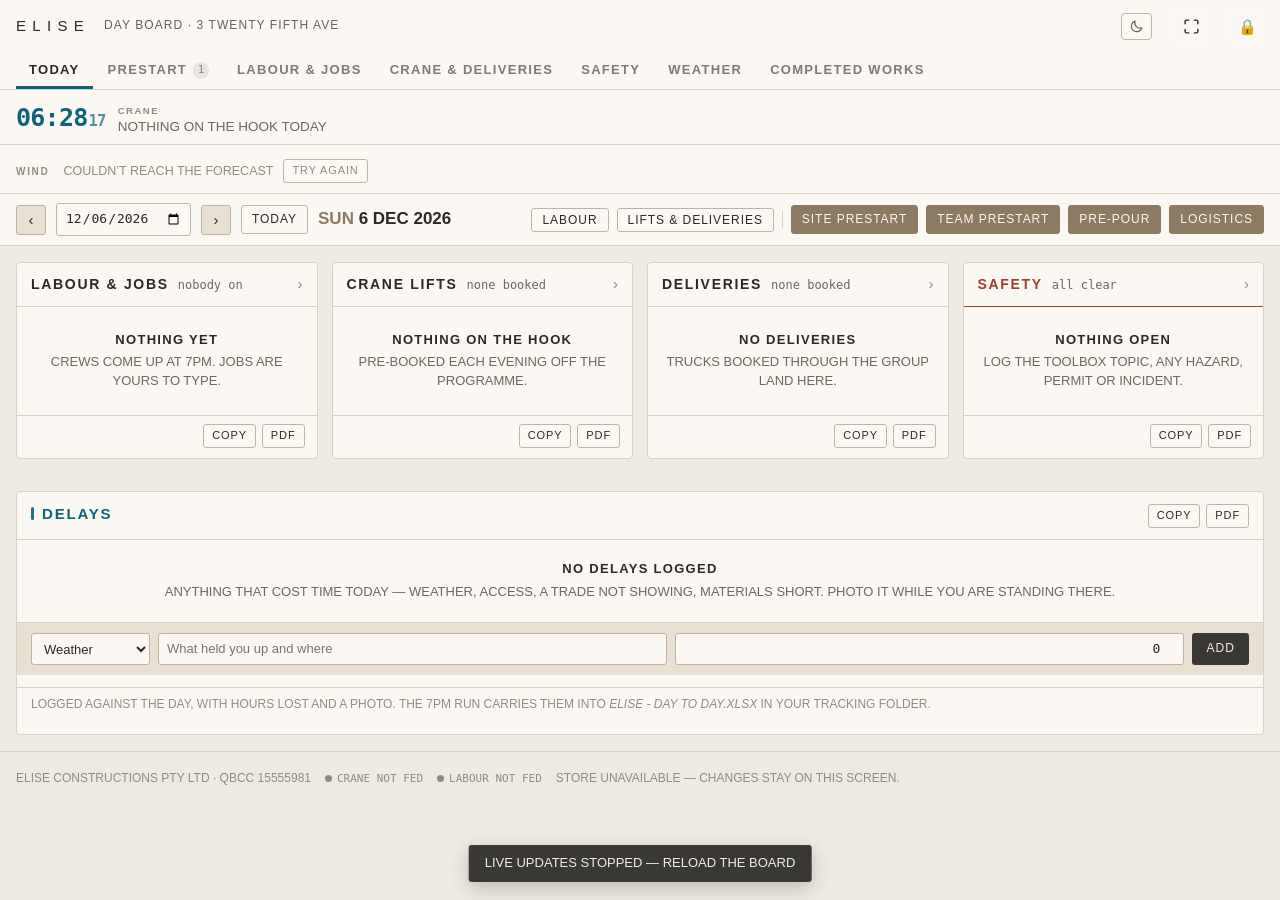
==== commit c5b3d102: "Open the other pages on the board's day, and show a missed forecast The Labour and Lifts links went " ====
--- a/board/index.html
+++ b/board/index.html
@@ -739,6 +739,7 @@
 .wtip s{text-decoration:none;font-size:.78em;opacity:.6;margin-left:1px}
 .wtip i{font-style:normal;opacity:.66;margin-left:6px;font-weight:600}
 .wtip u{text-decoration:none;opacity:.55;margin-left:5px;font-weight:600}
+.wmiss{display:flex;align-items:center;gap:10px;padding:10px 2px;font-size:12.5px;color:var(--ink-3)}
 .exp-lab{flex:1 1 auto;align-self:center;font-family:var(--f-cond);font-size:11px;font-weight:700;
   letter-spacing:.14em;text-transform:uppercase;color:var(--ink-3)}
 .exp-lab b{font-weight:700;color:var(--ink-2);margin-left:8px;letter-spacing:.02em;
@@ -1280,7 +1281,7 @@
     <button class="linkbtn" id="todayBtnDB">Today</button>
     <span class="daylabel" id="dayLabelDB">—</span>
     <span class="strip-right">
-      <a class="linkbtn pagelink" href="../jobs/" target="_blank" rel="noopener">Labour</a><a class="linkbtn pagelink" href="../lifts/" target="_blank" rel="noopener">Lifts &amp; deliveries</a><span class="stripdiv" aria-hidden="true"></span><button class="linkbtn primary" id="pdfBtn" data-pdf="all">Site prestart</button><button class="linkbtn primary" data-pdf="team">Team prestart</button><button class="linkbtn primary" data-pdf="prepour">Pre-pour</button><button class="linkbtn primary" data-pdf="logistics">Logistics</button>
+      <a class="linkbtn pagelink" id="lnkJobs" href="../jobs/" target="_blank" rel="noopener">Labour</a><a class="linkbtn pagelink" id="lnkLifts" href="../lifts/" target="_blank" rel="noopener">Lifts &amp; deliveries</a><span class="stripdiv" aria-hidden="true"></span><button class="linkbtn primary" id="pdfBtn" data-pdf="all">Site prestart</button><button class="linkbtn primary" data-pdf="team">Team prestart</button><button class="linkbtn primary" data-pdf="prepour">Pre-pour</button><button class="linkbtn primary" data-pdf="logistics">Logistics</button>
     </span>
   </div>
 </div>
@@ -1689,7 +1690,7 @@
     <p class="note">Every labour job ticked off, newest first, kept by month. Jobs land here the moment the box is ticked and come back out if you untick one, so the log always matches the board.</p>
     <div class="addrow">
       <span class="exp-lab">Take it with you<b id="expMeta"></b></span>
-      <span class="buildstamp" title="Which version of the board this device is running. If it does not match what Claude just shipped, the phone is holding an old copy.">Build 13 Nov 15:19</span>
+      <span class="buildstamp" title="Which version of the board this device is running. If it does not match what Claude just shipped, the phone is holding an old copy.">Build 13 Nov 19:26</span>
       <button class="mini" id="expJson">Everything (JSON)</button>
       <button class="mini" id="expCsv">Spreadsheets (CSV)</button>
     </div>
@@ -3918,6 +3919,12 @@
 }
 
 function renderFront(){
+  /* The two pages open on whatever day the board is showing, not on their
+     own idea of today - tapping Labour from Saturday's board and landing on
+     Friday's list is how two people end up working off different days. */
+  var lj=el("lnkJobs"), ll=el("lnkLifts");
+  if(lj) lj.href="../jobs/#"+state.date;
+  if(ll) ll.href="../lifts/#"+state.date;
   try{ renderWind(); }catch(e){}
   try{ renderWeather(); }catch(e){}
   var lab=state.labour.filter(function(r){return r.date===state.date;});
@@ -4128,9 +4135,13 @@
       if(ws!=null)bits.push((wxCompass(wd)?wxCompass(wd)+" ":"")+Math.round(ws)+" km/h");
       WX.by[day]=bits.join(", ");
     });
-    WX.state="ok"; WX.at=Date.now();
+    WX.state="ok"; WX.at=Date.now(); WX.retried=false;
   })
-  .catch(function(){ WX.state="fail"; WX.at=Date.now(); })
+  .catch(function(){
+    WX.state="fail"; WX.at=Date.now();
+    /* signal in a basement comes and goes - try once more shortly */
+    if(!WX.retried){ WX.retried=true; setTimeout(function(){ wxFetch(true); },20000); }
+  })
   .then(function(){
     try{ renderPrestart(); }catch(e){}
     try{ renderNowStrip(); }catch(e){}
@@ -4210,10 +4221,20 @@
   if(!box||!band) return;
   if(WX.state==="idle")wxFetch();
   var H=wxDayHours(state.date), svg=H.length>1?windSvg(state.date):"";
-  if(!svg){ band.hidden=(WX.state!=="loading"); box.innerHTML=""; 
-            if(el("windMeta"))el("windMeta").textContent=
-              WX.state==="loading"?"reading\u2026":WX.state==="fail"?"no forecast":"";
-            return; }
+  if(!svg){
+    /* Hiding the whole band on a failed read made the wind look like a
+       feature that was not there. It stays, says what happened, and offers
+       another go - the shed has patchy signal and one miss is normal. */
+    band.hidden=false;
+    box.innerHTML='<div class="wmiss">'+
+      (WX.state==="loading"?"Reading the forecast\u2026"
+        :WX.state==="fail"?'Couldn\u2019t reach the forecast <button class="mini" id="wxRetry">Try again</button>'
+        :'No forecast for this day <button class="mini" id="wxRetry">Try again</button>')+'</div>';
+    var rb=el("wxRetry");
+    if(rb) rb.onclick=function(){ WX.state="idle"; WX.at=0; renderWind(); wxFetch(true); };
+    if(el("windMeta"))el("windMeta").textContent=WX.state==="loading"?"reading\u2026":"";
+    return;
+  }
   band.hidden=false;
   box.innerHTML=svg+'<div class="wtip" id="windTip" hidden></div>';
   var sv=box.querySelector("svg"), tip=el("windTip"),
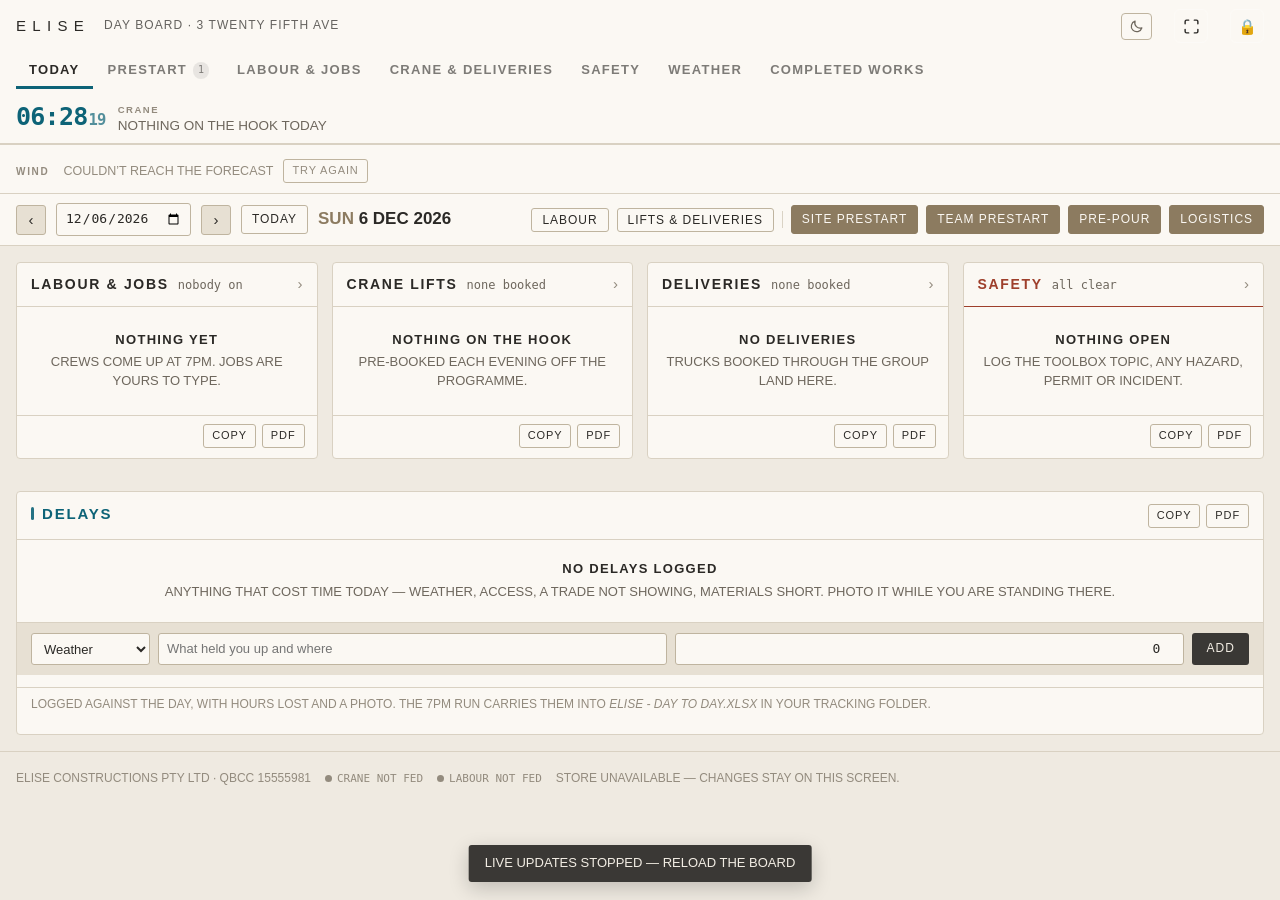
==== commit fb79322b: "Pin the time and the hook to the banner The clock and what is on the hook sat outside the sticky hea" ====
--- a/board/index.html
+++ b/board/index.html
@@ -489,8 +489,16 @@
 .nowstrip .nsnext .nstxt{font-size:12px;font-weight:500;color:var(--ink-2)}
 .nowstrip.idle .nstxt{color:var(--ink-2);font-weight:500}
 @media (max-width:560px){
-  .nowstrip{gap:9px}
+  /* On a phone the hook was being sliced mid-word to fit beside the clock
+     and the weather. It gets its own line instead: time and weather above,
+     what is actually on the hook below, whole. */
+  .nowstrip{gap:9px;flex-wrap:wrap;row-gap:4px;padding-block:8px 9px;overflow:visible}
   .nowstrip .nsclock{font-size:21px}
+  .nowstrip .nsmain{flex:0 0 auto}
+  .nowstrip .nshook{flex:1 1 100%;order:9;min-width:0;padding-top:5px;
+    border-top:1px solid var(--line)}
+  .nowstrip .nshook .nstxt{white-space:nowrap;overflow:hidden;text-overflow:ellipsis}
+  .nowstrip .nsdot{order:8}
   .nowstrip .nsnext{display:none}
 }
 .themebtn{background:transparent;border:1px solid var(--line-hard);border-radius:4px;color:var(--ink-2);
@@ -1262,9 +1270,11 @@
 <button class="lockbtn" id="sbLock" type="button" title="Sign in to change the board">&#128274;</button>
   </div>
   <nav class="tabs gut" id="tabs"></nav>
+  <!-- The time and what is on the hook belong to the banner, not to the page.
+       Outside the sticky header they scrolled away under it, so the one thing
+       you glance at on a phone was the first thing to disappear. -->
+  <div class="nowstrip gut" id="nowStrip" hidden></div>
 </header>
-
-<div class="nowstrip gut" id="nowStrip" hidden></div>
 
 <div class="windband" id="windBand" hidden>
   <div class="gut wb-in">
@@ -1690,7 +1700,7 @@
     <p class="note">Every labour job ticked off, newest first, kept by month. Jobs land here the moment the box is ticked and come back out if you untick one, so the log always matches the board.</p>
     <div class="addrow">
       <span class="exp-lab">Take it with you<b id="expMeta"></b></span>
-      <span class="buildstamp" title="Which version of the board this device is running. If it does not match what Claude just shipped, the phone is holding an old copy.">Build 13 Nov 19:26</span>
+      <span class="buildstamp" title="Which version of the board this device is running. If it does not match what Claude just shipped, the phone is holding an old copy.">Build 13 Nov 19:43</span>
       <button class="mini" id="expJson">Everything (JSON)</button>
       <button class="mini" id="expCsv">Spreadsheets (CSV)</button>
     </div>
@@ -6854,14 +6864,14 @@
     '<span class="nsclock" id="nsClock">'+clockText()+'</span>'+
     '<span class="nscd" id="nsCount">'+countText()+'</span></span>'+wxChip();
   if(!p.live){
-    el0.innerHTML=clock+'<span class="nsmain"><span class="nslab">'+esc(p.none?"Crane":"Hook clear")+'</span>'+
+    el0.innerHTML=clock+'<span class="nsmain nshook"><span class="nslab">'+esc(p.none?"Crane":"Hook clear")+'</span>'+
       '<div class="nstxt">'+esc(p.none||"Nothing left on the hook today")+'</div></span>';
     return;
   }
   var T=trades(),c=(T[p.live.co]||T.OTH||["Other","#938C80"])[1];
   el0.innerHTML=clock+
     '<span class="nsdot" style="background:'+c+'"></span>'+
-    '<span class="nsmain"><span class="nslab">'+esc(p.lab)+'</span>'+
+    '<span class="nsmain nshook"><span class="nslab">'+esc(p.lab)+'</span>'+
     '<div class="nstxt"><span class="t">'+fmtClock(toMin(p.live.start))+'</span>'+
     '<span class="co">'+esc(p.live.co)+'</span>'+
     '<span class="nswrap"><span class="nsroll">'+esc(p.live.desc||"")+'</span></span></div></span>'+
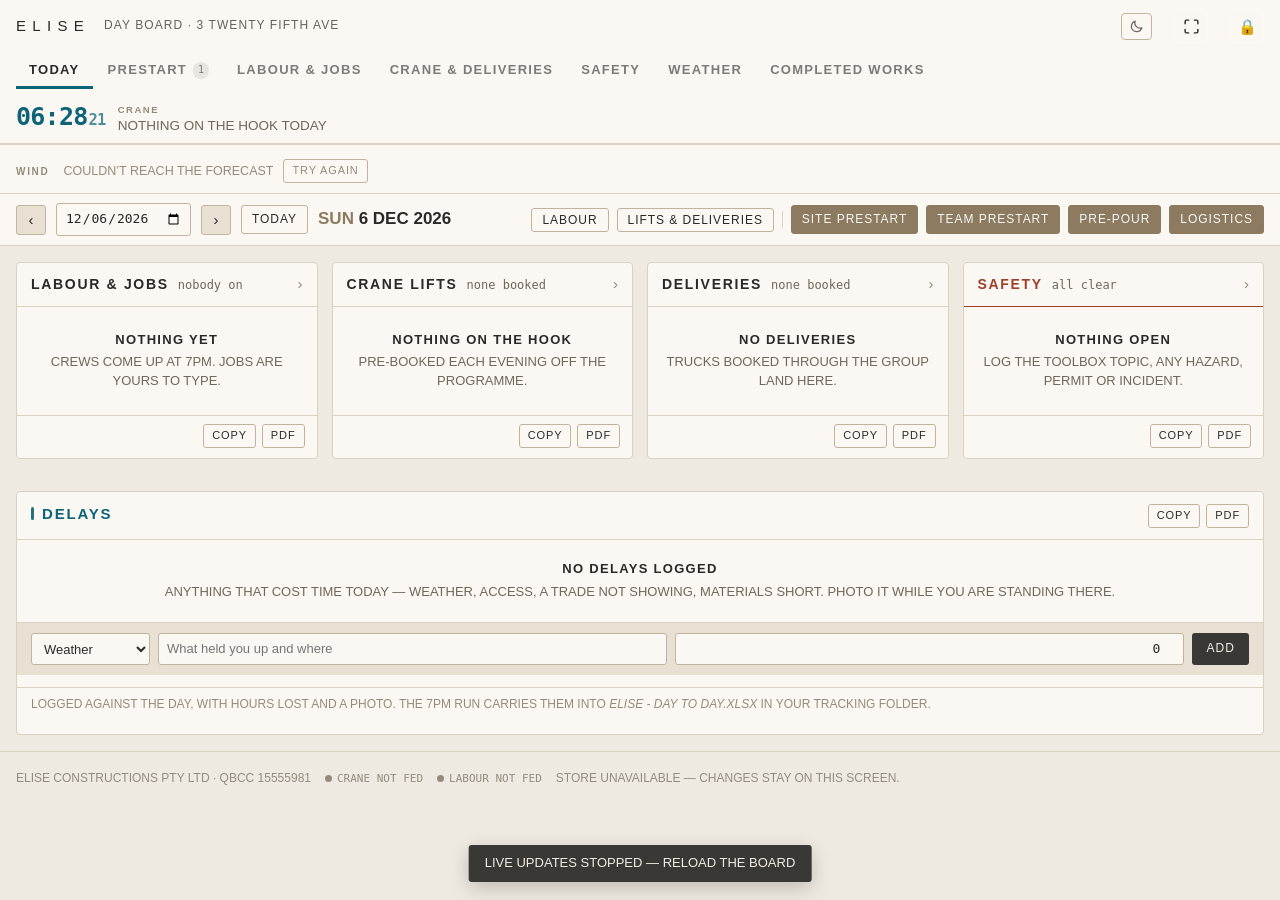
==== commit d4787bde: "Crane page: add a Rows layout alongside the existing List A List / Rows switch now sits above the cr" ====
--- a/board/index.html
+++ b/board/index.html
@@ -1246,6 +1246,90 @@
 .fsbtn svg{width:17px;height:17px;display:block}
 :fullscreen{background:inherit}
 html:fullscreen,body:fullscreen{overflow-y:auto}
+
+/* ---- Rows layout ----------------------------------------------------------
+   The crane page's second way of drawing a day: crane and deliveries side by
+   side on a ten-minute ruler, cards outlined with a trade bar rather than
+   filled. The List layout above is untouched and stays the default. */
+#cbapp .vsw{display:inline-grid;grid-template-columns:1fr 1fr;border:1px solid var(--line-hard);
+  border-radius:5px;overflow:hidden;margin:10px 0 2px}
+#cbapp .vsw button{font:inherit;font-family:var(--f-cond);font-size:11px;font-weight:700;
+  letter-spacing:.14em;text-transform:uppercase;background:transparent;border:0;color:var(--ink-3);
+  padding:7px 18px;cursor:pointer;min-height:34px}
+#cbapp .vsw button+button{border-left:1px solid var(--line)}
+#cbapp .vsw button.on{background:var(--ink);color:var(--paper)}
+#cbapp .vsw button:focus-visible{outline:2px solid var(--clock);outline-offset:-3px}
+
+#cbapp .rv{margin-top:8px}
+#cbapp .rv .rvh{display:grid;grid-template-columns:46px 1fr 1fr;
+  border-top:1px solid var(--line-hard);border-bottom:2px solid var(--line-hard)}
+#cbapp .rv .rvh span{font-family:var(--f-cond);font-size:12px;font-weight:700;letter-spacing:.2em;
+  text-transform:uppercase;color:var(--ink);padding:8px 0 7px 10px}
+#cbapp .rv .rvh .c2{border-left:2px solid var(--line-hard)}
+#cbapp .rv .rvh .n{display:block;font-family:var(--f-num);font-size:9.5px;font-weight:400;
+  letter-spacing:0;color:var(--ink-3);text-transform:none;padding:1px 0 0}
+#cbapp .rv .rvg{display:grid;grid-template-columns:46px 1fr 1fr;position:relative;margin-top:11px}
+#cbapp .rv .rul{position:relative}
+#cbapp .rv .rul b{position:absolute;right:7px;font-family:var(--f-num);font-weight:400;
+  transform:translateY(-6px);white-space:nowrap}
+#cbapp .rv .rul b.hr{font-size:11px;color:var(--ink-2);font-weight:600}
+#cbapp .rv .rul b.ten{font-size:8.5px;color:var(--ink-3);opacity:.72}
+#cbapp .rv .ln2{position:relative;border-left:2px solid var(--line-hard)}
+#cbapp .rv .tk{position:absolute;left:0;right:0;border-top:1px solid var(--line);opacity:.4}
+#cbapp .rv .tk.half{opacity:.75;border-top-style:dashed}
+#cbapp .rv .tk.hr{opacity:1;border-top-color:var(--line-hard)}
+#cbapp .rv .add{position:absolute;left:0;right:0;background:transparent;border:0;padding:0;
+  cursor:copy}
+#cbapp .rv .bkz{position:absolute;left:0;right:0;pointer-events:none;
+  background:repeating-linear-gradient(135deg,var(--surface-2) 0 6px,transparent 6px 12px);
+  border-top:1px dashed var(--line-hard);border-bottom:1px dashed var(--line-hard)}
+#cbapp .rv .bkz span{position:absolute;left:6px;top:50%;transform:translateY(-50%);
+  font-family:var(--f-cond);font-size:8.5px;font-weight:700;letter-spacing:.14em;
+  text-transform:uppercase;color:var(--ink-3)}
+#cbapp .rv .cd{position:absolute;border-radius:4px;border:1px solid var(--line);
+  border-left:4px solid var(--tc);background:var(--surface);padding:1px 5px 1px 6px;
+  overflow:hidden;text-align:left;font:inherit;color:var(--ink);cursor:pointer;display:block;
+  touch-action:auto}
+#cbapp .rv .cd.ease{transition:top .2s ease-out,transform .2s ease-out}
+@media (prefers-reduced-motion:reduce){#cbapp .rv .cd.ease{transition:none}}
+#cbapp .rv .cd .co{font-family:var(--f-cond);font-size:9px;font-weight:700;letter-spacing:.09em;
+  border-radius:2px;padding:0 4px;display:inline-block;background:var(--tc);color:var(--tci)}
+#cbapp .rv .cd .co i{font-style:normal;background:var(--tc2);color:var(--tc2i);
+  border-radius:2px;padding:0 3px;margin-left:3px}
+#cbapp .rv .cd .ds{font-size:10.5px;line-height:1.2}
+#cbapp .rv .cd .q{font-family:var(--f-num);font-size:8.5px;color:var(--ink-3);float:right;
+  padding-left:4px}
+#cbapp .rv .cd.one{white-space:nowrap;text-overflow:ellipsis;line-height:11px;padding:0 5px}
+#cbapp .rv .cd.one .co{line-height:10px}
+#cbapp .rv .cd.one .ds{display:inline;font-size:10px}
+#cbapp .rv .cd.two .ds{display:-webkit-box;-webkit-line-clamp:3;-webkit-box-orient:vertical;
+  overflow:hidden;padding-top:1px}
+#cbapp .rv .cd.narrow .ds{display:none}
+#cbapp .rv .cd.req{border-style:dashed;border-left-style:solid}
+#cbapp .rv .cd.done{opacity:.5}
+#cbapp .rv .cd.clash{border-color:var(--crit);box-shadow:inset 0 0 0 1px var(--crit)}
+#cbapp .rv .cd.picked{box-shadow:0 0 0 2px var(--clock)}
+#cbapp .rv .cd.pour{background:var(--crit-bg,var(--surface));border-color:var(--crit)}
+#cbapp .rv .cd.lift{box-shadow:0 11px 26px rgba(0,0,0,.45);transform:scale(1.03);z-index:30}
+/* a lift a delivery needs and nobody has booked */
+#cbapp .rv .cd.need{background:transparent;border-style:dashed;border-left-style:dashed;
+  color:var(--ink-2)}
+#cbapp .rv .cd.need .co{background:transparent;color:var(--tc);box-shadow:inset 0 0 0 1px var(--tc)}
+#cbapp .rv .cd.need .q{color:var(--warn);font-family:var(--f-cond);font-weight:700;
+  letter-spacing:.08em;text-transform:uppercase}
+#cbapp .rv .nowl{position:absolute;left:46px;right:0;border-top:2px solid var(--alarm);
+  z-index:12;pointer-events:none}
+#cbapp .rv .nowl i{position:absolute;left:-5px;top:-5px;width:9px;height:9px;border-radius:50%;
+  background:var(--alarm)}
+#cbapp .rv .nowt{position:absolute;left:0;width:46px;text-align:right;padding-right:7px;
+  font-family:var(--f-num);font-size:9px;color:var(--alarm);transform:translateY(-6px);
+  z-index:12;pointer-events:none;background:var(--paper)}
+#cbapp .rv .rvf{font-family:var(--f-num);font-size:11px;color:var(--ink-3);padding:12px 0 2px;
+  border-top:1px solid var(--line);margin-top:12px;line-height:1.6}
+#cbapp .rv .rvf b{color:var(--warn);font-weight:600}
+#cbapp .rvghost{position:fixed;z-index:80;pointer-events:none;font-family:var(--f-num);
+  font-size:13px;font-weight:700;background:var(--ink);color:var(--paper);border-radius:5px;
+  padding:5px 10px;white-space:nowrap}
 </style>
 </head>
 <body>
@@ -1438,6 +1522,11 @@
 
 <div class="gut">
   <div id="cb-weekView" hidden></div>
+  <div class="vsw" id="cb-vsw" role="group" aria-label="Layout">
+    <button type="button" data-lay="list">List</button>
+    <button type="button" data-lay="rows">Rows</button>
+  </div>
+  <div class="rv" id="cb-rowsView" hidden></div>
   <button class="sechead" id="cb-craneHead" aria-expanded="true" aria-controls="cb-craneBody"><span class="caret">▾</span><h2>Crane</h2><span class="n" id="cb-craneN"></span><span class="ln"></span></button>
   <div id="cb-craneBody">
   <div class="legend" id="cb-legend"></div>
@@ -1700,7 +1789,7 @@
     <p class="note">Every labour job ticked off, newest first, kept by month. Jobs land here the moment the box is ticked and come back out if you untick one, so the log always matches the board.</p>
     <div class="addrow">
       <span class="exp-lab">Take it with you<b id="expMeta"></b></span>
-      <span class="buildstamp" title="Which version of the board this device is running. If it does not match what Claude just shipped, the phone is holding an old copy.">Build 13 Nov 19:43</span>
+      <span class="buildstamp" title="Which version of the board this device is running. If it does not match what Claude just shipped, the phone is holding an old copy.">Build 15 Nov 07:46</span>
       <button class="mini" id="expJson">Everything (JSON)</button>
       <button class="mini" id="expCsv">Spreadsheets (CSV)</button>
     </div>
@@ -2404,9 +2493,15 @@
 
     /* Week mode swaps the day's timeline for six days side by side. */
     $("weekView").hidden=!weekMode;
+    /* Rows is a second way of drawing the same day; List is the default and
+       is drawn exactly as before whenever Rows is not picked. */
+    var rowsMode=layout==="rows"&&!weekMode;
+    $("vsw").hidden=weekMode;
+    $("rowsView").hidden=!rowsMode;
     ["craneHead","craneBody","delHead","delBody"].forEach(function(id){
-      var e=$(id);if(e)e.hidden=weekMode;
-    });
+      var e=$(id);if(e)e.hidden=weekMode||rowsMode;
+    });
+    paintLayoutSwitch();
     $("weekBtn").textContent=weekMode?"Day":"Week";
     $("weekBtn").classList.toggle("primary",weekMode);
     if(weekMode)paintWeek();
@@ -2574,7 +2669,250 @@
     }
     $("dels").innerHTML=d;
     $("delEmpty").hidden=delItems.length>0;
-  }
+    if(rowsMode)paintRows(craneItems,delItems,cl);
+  }
+
+  /* ---------------------------------------------------------------------
+     ROWS LAYOUT
+     Same bookings, same editor, same save path - only the drawing differs.
+     Tapping a card opens the booking sheet; dragging one calls moveBooking,
+     the function the List drag already uses, so Slide, the break rule,
+     Undo and the view-only lock all apply unchanged.
+     --------------------------------------------------------------------- */
+  var layout="list";
+  try{layout=localStorage.getItem("elise.layout")==="rows"?"rows":"list"}catch(_){}
+  var RV_PX=15;                                     /* one ten-minute row */
+  var rvNeeds=[];
+
+  function paintLayoutSwitch(){
+    var b=$("vsw");if(!b)return;
+    b.querySelectorAll("button").forEach(function(x){
+      var on=x.getAttribute("data-lay")===layout;
+      x.classList.toggle("on",on);x.setAttribute("aria-pressed",on?"true":"false");
+    });
+  }
+
+  /* Lifts a delivery needs that nothing on the crane side covers yet.
+     Harry's rules: forklift, hand-unload and Hiab drops never touch the
+     crane; a Neumann drop is Rize's lifts at one per tonne, rounded up; a
+     G+L Form formwork truck is 12 lifts unless it states its own count;
+     precast runs 15 minutes a lift; a pour stands the crane down for its
+     whole window. */
+  function neededLifts(craneItems,delItems){
+    var out=[];
+    delItems.forEach(function(D){
+      if(D.status==="done")return;
+      var k=String(D.kind||"").toUpperCase(),co=String(D.co||"").toUpperCase();
+      if(k==="FORK"||k==="HAND"||k==="HIAB")return;
+      var pour=(k==="BOOM"||k==="KIB");
+      var crewCo=co==="NEU"?"RZE":co;
+      var n=null,du=null;
+      if(pour){ du=D.dur||60; }
+      else if(co==="NEU"){ n=D.kg?Math.ceil(D.kg/1000):null; }
+      else if(co==="GLF"){ n=(D.qty>1)?D.qty:12; }
+      else if(k==="CRANE"||k==="SEMI"||co==="AP"){ n=D.qty>0?D.qty:null; }
+      else return;
+      var per=perCo(crewCo);
+      if(!pour)du=(n||1)*per;
+      /* covered: paired, or the right crew already on the hook near the drop */
+      var covered=craneItems.some(function(L){
+        if(L.status==="done")return false;
+        if((D.pair&&L.id===D.pair)||(L.pair&&L.pair===D.id))return true;
+        if(pour)return isPour(L)&&L.start<D.start+du&&D.start<L.start+L.dur;
+        return String(L.co||"").toUpperCase()===crewCo&&
+               L.start>=D.start-30&&L.start<=D.start+120;
+      });
+      if(covered)return;
+      out.push({need:true,id:"need-"+D.id,src:D,co:crewCo,start:D.start,dur:du,
+        qty:n,kg:D.kg||0,pour:pour,
+        desc:pour?("Crane stood down — "+(D.desc||"pour")):(D.desc||"")});
+    });
+    return out;
+  }
+
+  function rvLanes(set){
+    var cluster=[],open=[],clEnd=-1;
+    function flush(){var n=Math.max(1,open.length);cluster.forEach(function(x){x.__of=n});
+      cluster=[];open=[];clEnd=-1;}
+    set.slice().sort(function(a,b){return a.start-b.start}).forEach(function(r){
+      var st=r.start,en=st+(r.dur||10);
+      if(clEnd>=0&&st>=clEnd)flush();
+      var li=0;while(open[li]!==undefined&&open[li]>st)li++;
+      open[li]=en;r.__lane=li;cluster.push(r);if(en>clEnd)clEnd=en;
+    });
+    flush();
+  }
+
+  function paintRows(craneItems,delItems,cl){
+    var open=cfg.open,close=cfg.close,span=close-open,H=span/10*RV_PX;
+    function y(t){return (t-open)/span*H}
+    rvNeeds=neededLifts(craneItems,delItems);
+    var cols=[craneItems.concat(rvNeeds),delItems.slice()];
+    cols.forEach(rvLanes);
+    var isToday=cur===iso(new Date()),nowM=new Date().getHours()*60+new Date().getMinutes();
+
+    var real=craneItems.length,nNeed=rvNeeds.length;
+    var h='<div class="rvh"><span></span>'+
+      '<span class="c2">Crane<span class="n">'+real+(nNeed?" + "+nNeed+" to book":"")+'</span></span>'+
+      '<span class="c2">Deliveries<span class="n">'+delItems.length+' trucks</span></span></div>'+
+      '<div class="rvg" id="cb-rvg"><div class="rul" style="height:'+H+'px">';
+    for(var t=open;t<=close;t+=10){
+      var hr=t%60===0;
+      h+='<b class="'+(hr?"hr":"ten")+'" style="top:'+y(t)+'px">'+(hr?clock(t):pad(t%60))+'</b>';
+    }
+    h+='</div>';
+
+    cols.forEach(function(set,ci){
+      h+='<div class="ln2" style="height:'+H+'px">';
+      for(var t2=open;t2<=close;t2+=10){
+        h+='<div class="tk'+(t2%60===0?" hr":(t2%30===0?" half":""))+'" style="top:'+y(t2)+'px"></div>';
+        /* an empty ten minutes is a place to book into, same as the List */
+        if(t2<close)h+='<button class="add" data-add="'+t2+'" aria-label="Book at '+clock(t2)+
+          '" style="top:'+y(t2)+'px;height:'+RV_PX+'px"></button>';
+      }
+      if(ci===0)breaksFor(cur).forEach(function(b){
+        h+='<div class="bkz" style="top:'+y(b[0])+'px;height:'+(b[1]/span*H)+'px"><span>Break</span></div>';
+      });
+      set.forEach(function(L){
+        var v=vars(L),hh=Math.max(13,(L.dur||10)/span*H-2);
+        var wpc=100/(L.__of||1),lpc=(L.__lane||0)*wpc;
+        var cls=(hh<30?"one":"two")+(wpc<62&&hh<30?" narrow":"")+
+          (L.need?" need":"")+(!L.need&&L.status==="req"?" req":"")+
+          (L.status==="done"?" done":"")+(cl&&cl[L.id]?" clash":"")+
+          (sel[L.id]?" picked":"")+(!L.need&&isPour(L)?" pour":"");
+        var q=L.need?(L.pour?"crane down":(L.qty?L.qty+" to book":"book")):
+          (L.qty?L.qty+"×":(L.kg?kgTxt(L.kg):""));
+        h+='<button class="cd '+cls+'" '+(L.need?'data-need="'+esc(L.id)+'"':'data-id="'+esc(L.id)+'"')+
+          ' title="'+esc(clock(L.start)+" · "+(L.desc||""))+'"'+
+          ' style="'+v.s+';top:'+y(L.start)+'px;height:'+hh+'px;left:calc('+lpc+'% + 2px);'+
+          'width:calc('+wpc+'% - 4px)">'+
+          (q?'<span class="q">'+esc(q)+'</span>':'')+
+          '<span class="co">'+esc(L.co)+(L.co2?'<i>'+esc(L.co2)+'</i>':'')+'</span> '+
+          /* as many whole lines as the card has room for, never a sliced one */
+          '<span class="ds"'+(hh>=30?' style="-webkit-line-clamp:'+
+            Math.max(1,Math.floor((hh-16)/13))+'"':'')+'>'+esc(L.desc||"")+'</span></button>';
+      });
+      h+='</div>';
+    });
+    if(isToday&&nowM>=open&&nowM<=close){
+      h+='<div class="nowt" style="top:'+y(nowM)+'px">'+clock(nowM)+'</div>'+
+         '<div class="nowl" style="top:'+y(nowM)+'px"><i></i></div>';
+    }
+    h+='</div><div class="rvf">Every line is ten minutes. Tap a card to open it, tap an empty '+
+      'line to book into it, press and hold then drag to move one.'+
+      (nNeed?' <b>'+nNeed+' dashed '+(nNeed===1?"card is a lift":"cards are lifts")+
+        ' a delivery needs that nobody has booked</b> — tap one to put it on.':'')+'</div>';
+    $("rowsView").innerHTML=h;
+  }
+
+  /* a needed lift opens a new booking already filled in from its delivery */
+  function bookNeed(N){
+    openSheet(null);
+    var D=N.src;
+    $("fType").value="lift";fillKinds(false);
+    try{$("fKind").value=N.pour?"BOOM":"DECK"}catch(_){}
+    relabelDur();
+    $("fCo").value=N.co;
+    $("fStart").value=clock(N.start);
+    fill($("fDur"),durOpts());
+    $("fDur").value=String(N.dur);
+    $("fQty").value=N.pour?0:(N.qty||1);
+    $("fKg").value=N.kg||"";
+    /* the trade's own default run off Setup, else ground to the live deck -
+       only ever a value the board's list actually holds */
+    var rr=N.pour?null:runFor(N.co);
+    $("fFrom").value=rr?place(rr[0]):(place("GROUND")||place("GF")||place("YARD"));
+    $("fTo").value=rr?place(rr[1]):place("LIVE DECK");
+    $("fDesc").value=N.pour?("Crane stood down — "+(D.desc||"pour")):(D.desc||"");
+    $("fStatus").value=D.status==="con"?"con":"req";
+    $("fNotes").value="Booked against the "+clock(D.start)+" "+(D.co||"")+" delivery.";
+    semiToggle();
+    var note=$("sheetNote");
+    note.textContent=N.pour?"A pour stands the crane down for its whole window.":
+      (String(D.co).toUpperCase()==="NEU"?"Neumann drop — Rize lifts, one per tonne.":
+       "Lifts the "+(D.co||"")+" delivery needs.");
+    note.className="note";note.hidden=false;
+  }
+
+  /* tap, book-into, and press-and-hold drag for the Rows layout */
+  (function(){
+    var rv=$("rowsView"),g=null,HOLD=240,ghost=null;
+    function slotAt(y0){
+      var grid=document.getElementById("cb-rvg");if(!grid)return null;
+      var top=grid.getBoundingClientRect().top;
+      return cfg.open+Math.round((y0-top)/RV_PX)*10;
+    }
+    function hideGhost(){if(ghost){ghost.remove();ghost=null}}
+    rv.addEventListener("pointerdown",function(e){
+      var c=e.target.closest(".cd[data-id]");
+      if(!c||selMode)return;
+      g={el:c,id:c.dataset.id,x0:e.clientX,y0:e.clientY,top0:parseFloat(c.style.top)||0,
+         mode:null,timer:null,touch:e.pointerType==="touch"};
+      g.timer=setTimeout(function(){
+        if(!g||g.mode)return;
+        g.mode="drag";c.classList.add("lift");
+        if(navigator.vibrate)try{navigator.vibrate(12)}catch(_){}
+      },g.touch?HOLD:HOLD+120);
+      try{c.setPointerCapture(e.pointerId)}catch(_){}
+    });
+    rv.addEventListener("touchmove",function(e){if(g&&g.mode==="drag")e.preventDefault()},{passive:false});
+    rv.addEventListener("pointermove",function(e){
+      if(!g)return;
+      var dy=e.clientY-g.y0;
+      if(!g.mode){
+        if(Math.abs(dy)>12||Math.abs(e.clientX-g.x0)>12){clearTimeout(g.timer);g=null}
+        return;
+      }
+      var L=null;for(var i=0;i<items.length;i++)if(items[i].id===g.id)L=items[i];
+      if(!L)return;
+      var step=Math.max(5,cfg.per||10);
+      var nt=L.start+Math.round(dy/RV_PX*10/step)*step;
+      nt=Math.max(cfg.open,Math.min(cfg.close-(L.dur||10),nt));
+      g.target=nt;
+      g.el.style.top=(g.top0+(nt-L.start)/10*RV_PX)+"px";
+      if(!ghost){ghost=document.createElement("div");ghost.className="rvghost";
+        document.getElementById("cbapp").appendChild(ghost)}
+      var lands=L.crane!=="none"?pushBreak(nt,L.dur,L.date):nt;
+      ghost.textContent=clock(lands)+" – "+clock(lands+(L.dur||10))+
+        (lands!==nt?"  · after the break":"");
+      ghost.style.left=Math.min(window.innerWidth-200,Math.max(10,e.clientX-80))+"px";
+      ghost.style.top=Math.max(10,e.clientY-52)+"px";
+      e.preventDefault();
+    });
+    function end(e){
+      if(!g)return;
+      var x=g;g=null;clearTimeout(x.timer);hideGhost();
+      if(x.mode==="drag"){
+        x.el.classList.remove("lift");x.el.classList.add("ease");
+        if(x.target!=null)moveBooking(x.id,x.target);
+        setTimeout(render,80);
+        e.preventDefault();
+        rv.__swallow=true;setTimeout(function(){rv.__swallow=false},350);
+      }
+    }
+    rv.addEventListener("pointerup",end);
+    rv.addEventListener("pointercancel",function(){
+      if(g&&g.el){g.el.classList.remove("lift");}
+      g=null;hideGhost();render();
+    });
+    rv.addEventListener("click",function(e){
+      if(rv.__swallow){e.preventDefault();return}
+      var n=e.target.closest("[data-need]");
+      if(n){
+        for(var i=0;i<rvNeeds.length;i++)if(rvNeeds[i].id===n.dataset.need)return bookNeed(rvNeeds[i]);
+        return;
+      }
+      pick(e);
+    });
+  })();
+
+  $("vsw").addEventListener("click",function(e){
+    var b=e.target.closest("button[data-lay]");
+    if(!b||b.getAttribute("data-lay")===layout)return;
+    layout=b.getAttribute("data-lay");
+    try{localStorage.setItem("elise.layout",layout)}catch(_){}
+    render();
+  });
 
   /* Rained out: shift the day onto the next working day. Sunday is skipped,
      and what lands on a day that already has work slides in behind it. */
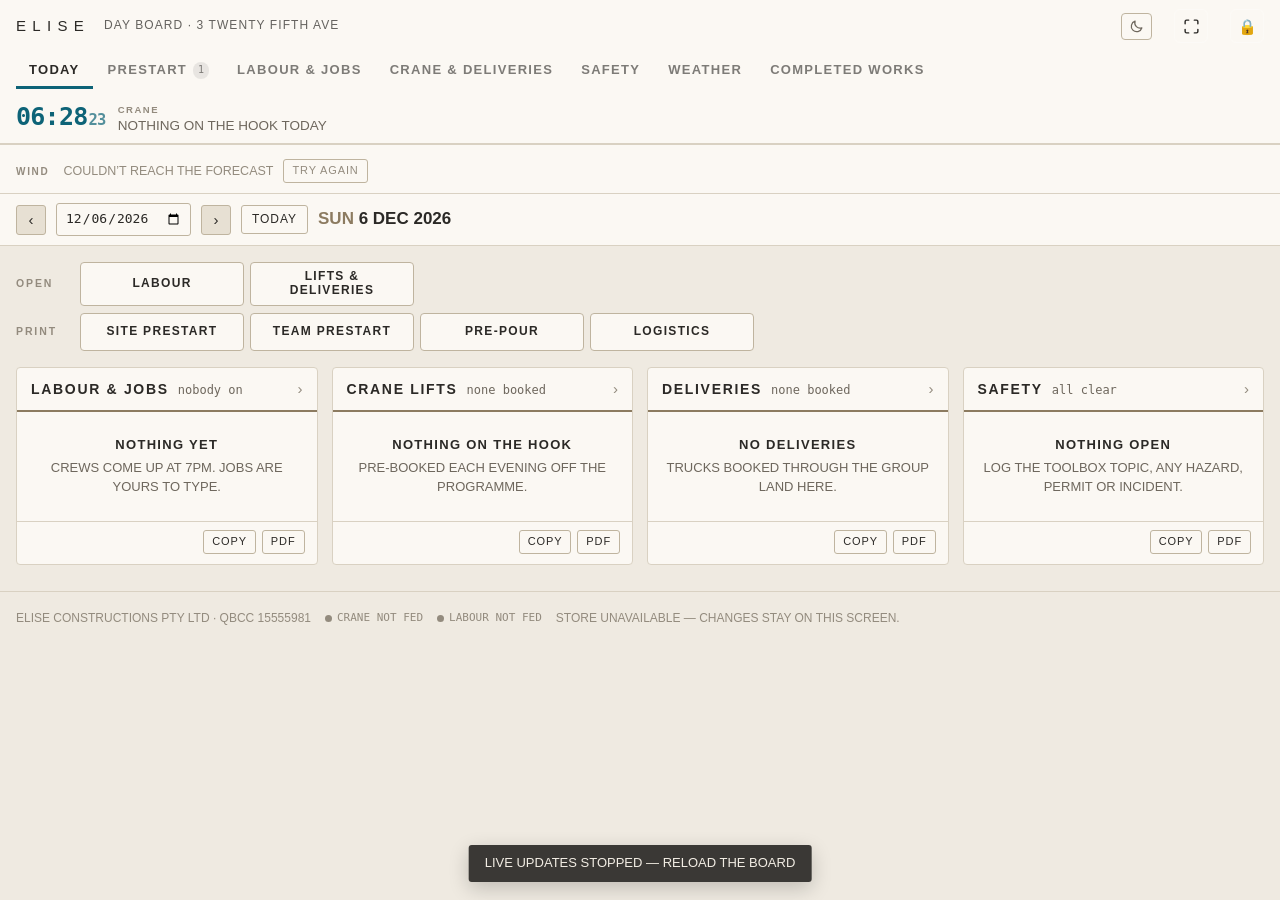
==== commit 3a9da77e: "Today page tidy: one heading style, page buttons get their own bar, Delays moves - Labour & jobs, Cr" ====
--- a/board/index.html
+++ b/board/index.html
@@ -551,13 +551,30 @@
 .card{background:var(--surface);border:1px solid var(--line);border-radius:4px;min-width:0;overflow:hidden}
 .cardhead{width:100%;display:flex;align-items:baseline;gap:9px;padding:11px 14px;background:none;border:none;
   border-bottom:2px solid var(--cacc,var(--line));cursor:pointer;text-align:left}
-/* each card wears the colour of the tab it opens, so the eye learns the
-   board once and the colour means the same thing wherever it turns up */
-.card{--cacc:var(--line)}
-.card.k-safety{--cacc:var(--crit)}
-.cardhead{border-bottom-width:1px}
+/* every card heading reads the same - one colour, one underline - so the
+   four sections sit as a set rather than four different signs */
+.card{--cacc:var(--gold)}
+.cardhead{border-bottom-width:2px}
 .cardhead .t{color:var(--ink)}
-.card.k-safety .cardhead .t{color:var(--crit)}
+
+/* the pages and the prints, out of the date bar and into a bar of their
+   own: one style for all six, Open on one row and Print on the next */
+.pagebar{display:flex;flex-direction:column;gap:7px;padding-top:16px}
+.pb-grp{display:grid;grid-template-columns:54px 1fr;gap:10px;align-items:center}
+.pb-lab{font-family:var(--f-cond);font-size:10.5px;font-weight:700;letter-spacing:.18em;
+  text-transform:uppercase;color:var(--ink-3)}
+.pb-btns{display:grid;grid-template-columns:repeat(auto-fill,minmax(150px,1fr));gap:6px}
+.pbtn{display:flex;align-items:center;justify-content:center;text-align:center;min-height:38px;
+  padding:7px 10px;background:var(--surface);border:1px solid var(--line-hard);border-radius:4px;
+  color:var(--ink);text-decoration:none;cursor:pointer;font-family:var(--f-cond);font-size:12px;
+  font-weight:700;letter-spacing:.11em;text-transform:uppercase;line-height:1.15}
+.pbtn:hover{background:var(--surface-2)}
+.pbtn:focus-visible{outline:2px solid var(--clock);outline-offset:2px}
+@media (max-width:560px){
+  .pb-grp{grid-template-columns:44px 1fr;gap:8px}
+  .pb-btns{grid-template-columns:1fr 1fr}
+  .pbtn{font-size:11px;min-height:36px}
+}
 .cardhead:hover{background:var(--surface-2)}
 .cardhead .t{font-family:var(--f-cond);font-size:14px;font-weight:700;letter-spacing:.12em;text-transform:uppercase}
 .cardhead .c{font-family:var(--f-num);font-size:12px;color:var(--ink-2)}
@@ -1296,12 +1313,12 @@
   border-radius:2px;padding:0 4px;display:inline-block;background:var(--tc);color:var(--tci)}
 #cbapp .rv .cd .co i{font-style:normal;background:var(--tc2);color:var(--tc2i);
   border-radius:2px;padding:0 3px;margin-left:3px}
-#cbapp .rv .cd .ds{font-size:10.5px;line-height:1.2}
+#cbapp .rv .cd .ds{font-size:11.5px;line-height:1.25}
 #cbapp .rv .cd .q{font-family:var(--f-num);font-size:8.5px;color:var(--ink-3);float:right;
   padding-left:4px}
-#cbapp .rv .cd.one{white-space:nowrap;text-overflow:ellipsis;line-height:11px;padding:0 5px}
-#cbapp .rv .cd.one .co{line-height:10px}
-#cbapp .rv .cd.one .ds{display:inline;font-size:10px}
+#cbapp .rv .cd.one{white-space:nowrap;text-overflow:ellipsis;line-height:15px;padding:1px 6px}
+#cbapp .rv .cd.one .co{line-height:12px}
+#cbapp .rv .cd.one .ds{display:inline;font-size:11px}
 #cbapp .rv .cd.two .ds{display:-webkit-box;-webkit-line-clamp:3;-webkit-box-orient:vertical;
   overflow:hidden;padding-top:1px}
 #cbapp .rv .cd.narrow .ds{display:none}
@@ -1374,15 +1391,24 @@
     <button class="navbtn" id="nextDay" aria-label="Next day">&rsaquo;</button>
     <button class="linkbtn" id="todayBtnDB">Today</button>
     <span class="daylabel" id="dayLabelDB">—</span>
-    <span class="strip-right">
-      <a class="linkbtn pagelink" id="lnkJobs" href="../jobs/" target="_blank" rel="noopener">Labour</a><a class="linkbtn pagelink" id="lnkLifts" href="../lifts/" target="_blank" rel="noopener">Lifts &amp; deliveries</a><span class="stripdiv" aria-hidden="true"></span><button class="linkbtn primary" id="pdfBtn" data-pdf="all">Site prestart</button><button class="linkbtn primary" data-pdf="team">Team prestart</button><button class="linkbtn primary" data-pdf="prepour">Pre-pour</button><button class="linkbtn primary" data-pdf="logistics">Logistics</button>
-    </span>
   </div>
 </div>
 
 <main class="gut">
 
 <section id="v-today" class="view">
+  <div class="pagebar">
+    <div class="pb-grp"><span class="pb-lab">Open</span><div class="pb-btns">
+      <a class="pbtn" id="lnkJobs" href="../jobs/" target="_blank" rel="noopener">Labour</a>
+      <a class="pbtn" id="lnkLifts" href="../lifts/" target="_blank" rel="noopener">Lifts &amp; deliveries</a>
+    </div></div>
+    <div class="pb-grp"><span class="pb-lab">Print</span><div class="pb-btns">
+      <button class="pbtn" id="pdfBtn" data-pdf="all">Site prestart</button>
+      <button class="pbtn" data-pdf="team">Team prestart</button>
+      <button class="pbtn" data-pdf="prepour">Pre-pour</button>
+      <button class="pbtn" data-pdf="logistics">Logistics</button>
+    </div></div>
+  </div>
   <div class="front">
     <div class="card k-labour">
       <button class="cardhead" data-go="labour"><span class="t">Labour &amp; jobs</span><span class="c" id="cLabour"></span><span class="go">&rsaquo;</span></button>
@@ -1406,20 +1432,6 @@
     </div>
   </div>
 
-  <div class="panel">
-    <div class="phead" data-acc="delays">
-      <h2>Delays</h2><span class="meta" id="delayMeta"></span>
-      <span class="right"><button class="mini" data-copy="delays">Copy</button><button class="mini" data-pdf="delays">PDF</button></span>
-    </div>
-    <div id="delayList"></div>
-    <form class="addrow" id="delayForm">
-      <select id="dfCause"></select>
-      <input id="dfText" placeholder="What held you up and where" autocomplete="off">
-      <input id="dfHours" class="hrs" type="number" min="0" max="24" step="0.5" value="0" title="Hours lost">
-      <button class="addbtn" type="submit">Add</button>
-    </form>
-    <p class="note">Logged against the day, with hours lost and a photo. The 7pm run carries them into <em>Elise - day to day.xlsx</em> in your Tracking folder.</p>
-  </div>
 </section>
 
 <section id="v-labour" class="view" hidden>
@@ -1789,11 +1801,25 @@
     <p class="note">Every labour job ticked off, newest first, kept by month. Jobs land here the moment the box is ticked and come back out if you untick one, so the log always matches the board.</p>
     <div class="addrow">
       <span class="exp-lab">Take it with you<b id="expMeta"></b></span>
-      <span class="buildstamp" title="Which version of the board this device is running. If it does not match what Claude just shipped, the phone is holding an old copy.">Build 15 Nov 07:46</span>
+      <span class="buildstamp" title="Which version of the board this device is running. If it does not match what Claude just shipped, the phone is holding an old copy.">Build 15 Nov 07:58</span>
       <button class="mini" id="expJson">Everything (JSON)</button>
       <button class="mini" id="expCsv">Spreadsheets (CSV)</button>
     </div>
     <p class="note">Saves every booking, job, pre-pour item and log entry off the board to this device as plain files, so the record lives somewhere the company owns. Open the CSVs in Excel, keep the JSON as the full copy. Worth running before anything moves.</p>
+  </div>
+  <div class="panel">
+    <div class="phead" data-acc="delays">
+      <h2>Delays</h2><span class="meta" id="delayMeta"></span>
+      <span class="right"><button class="mini" data-copy="delays">Copy</button><button class="mini" data-pdf="delays">PDF</button></span>
+    </div>
+    <div id="delayList"></div>
+    <form class="addrow" id="delayForm">
+      <select id="dfCause"></select>
+      <input id="dfText" placeholder="What held you up and where" autocomplete="off">
+      <input id="dfHours" class="hrs" type="number" min="0" max="24" step="0.5" value="0" title="Hours lost">
+      <button class="addbtn" type="submit">Add</button>
+    </form>
+    <p class="note">Logged against the day, with hours lost and a photo. The 7pm run carries them into <em>Elise - day to day.xlsx</em> in your Tracking folder.</p>
   </div>
 </section>
 
@@ -2681,7 +2707,7 @@
      --------------------------------------------------------------------- */
   var layout="list";
   try{layout=localStorage.getItem("elise.layout")==="rows"?"rows":"list"}catch(_){}
-  var RV_PX=15;                                     /* one ten-minute row */
+  var RV_PX=21;                                     /* one ten-minute row */
   var rvNeeds=[];
 
   function paintLayoutSwitch(){
@@ -2790,7 +2816,7 @@
           '<span class="co">'+esc(L.co)+(L.co2?'<i>'+esc(L.co2)+'</i>':'')+'</span> '+
           /* as many whole lines as the card has room for, never a sliced one */
           '<span class="ds"'+(hh>=30?' style="-webkit-line-clamp:'+
-            Math.max(1,Math.floor((hh-16)/13))+'"':'')+'>'+esc(L.desc||"")+'</span></button>';
+            Math.max(1,Math.floor((hh-18)/14.5))+'"':'')+'>'+esc(L.desc||"")+'</span></button>';
       });
       h+='</div>';
     });
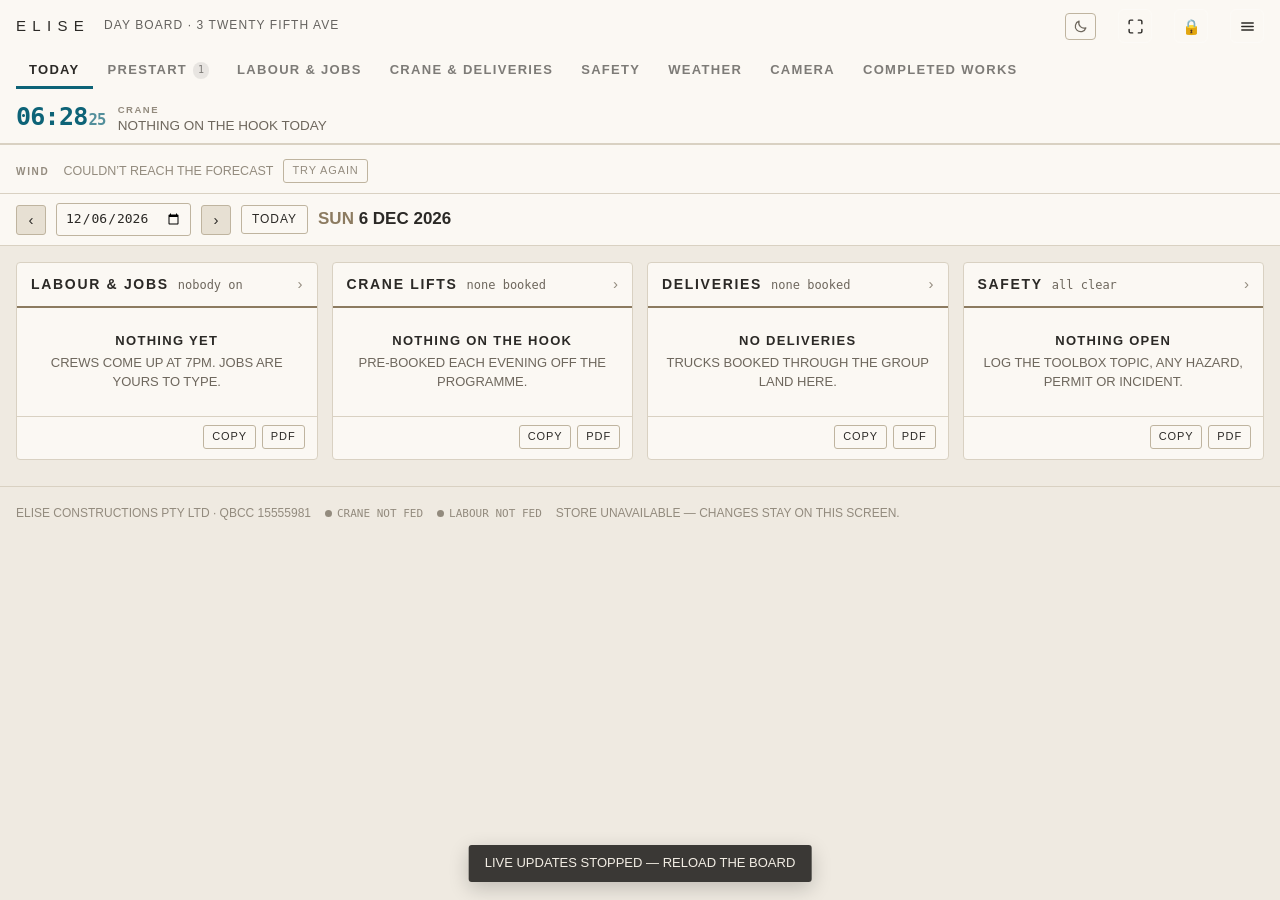
==== commit 7e29bb15: "Board: top-right menu, Camera tab, taller wind chart, weather symbol, job columns - Pages and prints" ====
--- a/board/index.html
+++ b/board/index.html
@@ -454,6 +454,17 @@
   font-family:var(--f-num);font-variant-numeric:tabular-nums}
 .nowstrip .nswx .wbig{display:flex;align-items:baseline;gap:8px;white-space:nowrap}
 .nowstrip .nswx .wt{font-size:25px;font-weight:800;color:var(--ink);letter-spacing:-.03em}
+.nowstrip .nswx .wsym{align-self:center;display:flex}
+.wmsym{display:inline-flex;vertical-align:-6px;margin-right:6px}
+.wmsym .wico{width:22px;height:22px}
+.wico{width:30px;height:30px;display:block;overflow:visible;fill:none;stroke-width:1.7;
+  stroke-linecap:round;stroke-linejoin:round}
+.wico .wi-cl{stroke:var(--ink-2);fill:var(--surface)}
+.wico .wi-sun{stroke:var(--gold)}
+.wi-night .wi-sun{stroke:var(--ink-2);fill:none}
+.wico .wi-rain{stroke:var(--clock);stroke-width:1.9}
+.wico .wi-fog{stroke:var(--ink-3)}
+.wico .wi-bolt{fill:var(--warn);stroke:var(--warn);stroke-width:.8}
 .nowstrip .nswx .wv{font-size:25px;font-weight:800;color:var(--clock);letter-spacing:-.03em}
 .nowstrip .nswx .wv s{text-decoration:none;font-size:.5em;opacity:.62;margin-left:2px;font-weight:700}
 .nowstrip .nswx .wsub{font-size:12px;font-weight:700;color:var(--ink-3);letter-spacing:.02em;
@@ -466,6 +477,7 @@
 @media (max-width:620px){.nowstrip .nsspark{display:none}}
 @media (max-width:560px){.nowstrip .nswx{padding-left:8px}
   .nowstrip .nswx .wt,.nowstrip .nswx .wv{font-size:19px}
+  .wico{width:24px;height:24px}
   .nowstrip .nswx .wsub{font-size:10.5px}}
 .nowstrip .nsmain{min-width:0;flex:1}
 .nowstrip .nslab{font-size:9.5px;letter-spacing:.16em;text-transform:uppercase;color:var(--ink-3);font-weight:700}
@@ -557,24 +569,31 @@
 .cardhead{border-bottom-width:2px}
 .cardhead .t{color:var(--ink)}
 
-/* the pages and the prints, out of the date bar and into a bar of their
-   own: one style for all six, Open on one row and Print on the next */
-.pagebar{display:flex;flex-direction:column;gap:7px;padding-top:16px}
-.pb-grp{display:grid;grid-template-columns:54px 1fr;gap:10px;align-items:center}
-.pb-lab{font-family:var(--f-cond);font-size:10.5px;font-weight:700;letter-spacing:.18em;
-  text-transform:uppercase;color:var(--ink-3)}
-.pb-btns{display:grid;grid-template-columns:repeat(auto-fill,minmax(150px,1fr));gap:6px}
-.pbtn{display:flex;align-items:center;justify-content:center;text-align:center;min-height:38px;
-  padding:7px 10px;background:var(--surface);border:1px solid var(--line-hard);border-radius:4px;
-  color:var(--ink);text-decoration:none;cursor:pointer;font-family:var(--f-cond);font-size:12px;
-  font-weight:700;letter-spacing:.11em;text-transform:uppercase;line-height:1.15}
-.pbtn:hover{background:var(--surface-2)}
-.pbtn:focus-visible{outline:2px solid var(--clock);outline-offset:2px}
-@media (max-width:560px){
-  .pb-grp{grid-template-columns:44px 1fr;gap:8px}
-  .pb-btns{grid-template-columns:1fr 1fr}
-  .pbtn{font-size:11px;min-height:36px}
-}
+#v-camera{--acc:var(--clock);--acc-ink:var(--clock)}
+.cambox{position:relative;width:100%;aspect-ratio:900/324;overflow:hidden;background:#0b0b0b;
+  border:1px solid var(--line);border-radius:4px;margin-top:12px}
+.cambox iframe{position:absolute;left:0;top:0;width:900px;height:324px;border:0;
+  transform-origin:0 0;background:#0b0b0b}
+
+/* Pages and prints live behind one button at the top right, dropping down
+   from under the lock the same way the sign-in panel does - on every tab,
+   and out of the way until they are wanted. */
+.menubtn svg{width:17px;height:17px;display:block}
+.menubtn[aria-expanded="true"]{border-color:var(--gold);color:var(--gold)}
+.mastmenu{position:fixed;z-index:9998;width:236px;max-width:calc(100vw - 24px);
+  background:var(--surface);color:var(--ink);border:1px solid var(--line-hard);border-radius:8px;
+  box-shadow:0 14px 36px rgba(0,0,0,.38);padding:6px;display:flex;flex-direction:column;gap:1px}
+.mastmenu[hidden]{display:none}
+.mm-lab{font-family:var(--f-cond);font-size:10px;font-weight:700;letter-spacing:.18em;
+  text-transform:uppercase;color:var(--ink-3);padding:9px 10px 4px}
+.mm-lab:first-child{padding-top:5px}
+.mm-it{display:flex;align-items:center;justify-content:space-between;gap:10px;width:100%;
+  min-height:40px;padding:8px 10px;border:0;border-radius:5px;background:transparent;color:var(--ink);
+  text-decoration:none;text-align:left;cursor:pointer;font-family:var(--f-cond);font-size:13px;
+  font-weight:700;letter-spacing:.09em;text-transform:uppercase}
+.mm-it:hover,.mm-it:focus-visible{background:var(--surface-2);outline:none}
+.mm-it i{font-style:normal;font-family:var(--f-num);font-size:10px;font-weight:500;letter-spacing:.04em;
+  color:var(--ink-3);border:1px solid var(--line);border-radius:3px;padding:1px 5px}
 .cardhead:hover{background:var(--surface-2)}
 .cardhead .t{font-family:var(--f-cond);font-size:14px;font-weight:700;letter-spacing:.12em;text-transform:uppercase}
 .cardhead .c{font-family:var(--f-num);font-size:12px;color:var(--ink-2)}
@@ -656,6 +675,19 @@
 .subhead{display:flex;justify-content:space-between;gap:8px;align-items:baseline;flex-wrap:wrap;padding:12px 14px 6px;border-top:1px solid var(--line);font-family:var(--f-cond);font-size:11px;letter-spacing:.11em;text-transform:uppercase;color:var(--ink-3)}
 .subhead span:first-child{color:var(--acc-ink);font-weight:700}
 .sub2{border-top-color:var(--line)}
+.jobcols{display:grid;grid-template-columns:1fr 1fr;gap:0 16px;align-items:start}
+.jobcol{min-width:0}
+/* half a phone is narrow, so a row keeps its tick, star and words on the first
+   line and drops who, camera and delete to the second */
+@media (max-width:760px){
+  .jobcols{gap:0 8px}
+  .jobcols .item{flex-wrap:wrap;row-gap:4px;column-gap:6px;padding:8px 4px}
+  .jobcols .item .txt{flex:1 1 0;min-width:0;font-size:12.5px;line-height:1.35}
+  .jobcols .item .jmeta{flex:1 1 100%;justify-content:flex-end;align-items:center;gap:5px;padding-left:0}
+  .jobcols .item .jmeta .who{flex:1 1 56px;width:auto;min-width:0;font-size:11px;padding:3px 6px}
+  .jobcols .item .jmeta .who:placeholder-shown{flex:1 1 56px}
+  .jobcols .nojobs{padding-inline:4px;font-size:12px}
+}
 
 .ltable{width:100%;border-collapse:collapse;font-size:13px}
 .ltable th{font-family:var(--f-cond);font-size:10px;letter-spacing:.1em;text-transform:uppercase;color:var(--ink-2);text-align:left;padding:6px 8px;border-bottom:1px solid var(--line-hard);font-weight:600}
@@ -744,12 +776,12 @@
 .wb-lab b{display:block;font-weight:700;color:var(--clock);letter-spacing:.06em;
   font-family:var(--f-num);font-size:11px;text-transform:none}
 .wb-chart{position:relative;flex:1 1 auto;min-width:0}
-svg.wind{width:100%;height:62px;display:block;touch-action:pan-y;cursor:crosshair}
+svg.wind{width:100%;height:104px;display:block;touch-action:pan-y;cursor:crosshair}
 svg.wind .g1{stop-color:var(--clock);stop-opacity:.40}
 svg.wind .g2{stop-color:var(--clock);stop-opacity:.02}
 svg.wind .wfill{fill:url(#wgrad);stroke:none}
 svg.wind .wbase{stroke:var(--line);stroke-width:1;vector-effect:non-scaling-stroke}
-svg.wind .wt{fill:var(--ink-3);font-family:var(--f-num);font-size:7.5px;text-anchor:middle;letter-spacing:.03em}
+svg.wind .wt{fill:var(--ink-3);font-family:var(--f-num);font-size:10px;text-anchor:middle;letter-spacing:.02em}
 svg.wind .wline{fill:none;stroke:var(--clock);stroke-width:2;vector-effect:non-scaling-stroke;
   stroke-linejoin:round;stroke-linecap:round}
 svg.wind .wgust{fill:none;stroke:var(--clock);stroke-width:1.1;opacity:.42;stroke-dasharray:2.5 3;
@@ -774,7 +806,7 @@
 @media (max-width:560px){
   .wb-lab{display:none}
   .wb-in{gap:0;padding-block:2px 0}
-  svg.wind{height:54px}
+  svg.wind{height:86px}
 }
 .addrow textarea{flex:1;min-width:120px;background:var(--surface);border:1px solid var(--line-hard);
   border-radius:3px;padding:6px 8px;font:inherit;font-size:13px;line-height:1.45;color:inherit;resize:vertical}
@@ -1369,6 +1401,7 @@
     <button class="themebtn" id="themeBtn" type="button" title="Switch the board between light and dark"></button>
 <button class="lockbtn fsbtn" id="fsBtn" type="button" title="Full screen (F)" aria-label="Full screen"><svg viewBox="0 0 24 24" fill="none" stroke="currentColor" stroke-width="2" stroke-linecap="round" stroke-linejoin="round"><path d="M8 3H5a2 2 0 0 0-2 2v3M16 3h3a2 2 0 0 1 2 2v3M8 21H5a2 2 0 0 1-2-2v-3M16 21h3a2 2 0 0 0 2-2v-3"/></svg></button>
 <button class="lockbtn" id="sbLock" type="button" title="Sign in to change the board">&#128274;</button>
+<button class="lockbtn menubtn" id="menuBtn" type="button" aria-haspopup="true" aria-expanded="false" aria-controls="mastMenu" title="Pages and prints"><svg viewBox="0 0 24 24" fill="none" stroke="currentColor" stroke-width="2.2" stroke-linecap="round"><path d="M4 7h16M4 12h16M4 17h16"/></svg></button>
   </div>
   <nav class="tabs gut" id="tabs"></nav>
   <!-- The time and what is on the hook belong to the banner, not to the page.
@@ -1376,6 +1409,18 @@
        you glance at on a phone was the first thing to disappear. -->
   <div class="nowstrip gut" id="nowStrip" hidden></div>
 </header>
+
+<div class="mastmenu" id="mastMenu" hidden role="menu" aria-label="Pages and prints">
+  <span class="mm-lab">Open</span>
+  <a class="mm-it" id="lnkJobs" href="../jobs/" target="_blank" rel="noopener" role="menuitem"><span>Labour</span><i>&#8599;</i></a>
+  <a class="mm-it" id="lnkLifts" href="../lifts/" target="_blank" rel="noopener" role="menuitem"><span>Lifts &amp; deliveries</span><i>&#8599;</i></a>
+  <button class="mm-it" type="button" data-go="camera" role="menuitem"><span>Deck camera</span><i>&rsaquo;</i></button>
+  <span class="mm-lab">Print</span>
+  <button class="mm-it" type="button" id="pdfBtn" data-pdf="all" role="menuitem"><span>Site prestart</span><i>PDF</i></button>
+  <button class="mm-it" type="button" data-pdf="team" role="menuitem"><span>Team prestart</span><i>PDF</i></button>
+  <button class="mm-it" type="button" data-pdf="prepour" role="menuitem"><span>Pre-pour</span><i>PDF</i></button>
+  <button class="mm-it" type="button" data-pdf="logistics" role="menuitem"><span>Logistics</span><i>PDF</i></button>
+</div>
 
 <div class="windband" id="windBand" hidden>
   <div class="gut wb-in">
@@ -1397,18 +1442,6 @@
 <main class="gut">
 
 <section id="v-today" class="view">
-  <div class="pagebar">
-    <div class="pb-grp"><span class="pb-lab">Open</span><div class="pb-btns">
-      <a class="pbtn" id="lnkJobs" href="../jobs/" target="_blank" rel="noopener">Labour</a>
-      <a class="pbtn" id="lnkLifts" href="../lifts/" target="_blank" rel="noopener">Lifts &amp; deliveries</a>
-    </div></div>
-    <div class="pb-grp"><span class="pb-lab">Print</span><div class="pb-btns">
-      <button class="pbtn" id="pdfBtn" data-pdf="all">Site prestart</button>
-      <button class="pbtn" data-pdf="team">Team prestart</button>
-      <button class="pbtn" data-pdf="prepour">Pre-pour</button>
-      <button class="pbtn" data-pdf="logistics">Logistics</button>
-    </div></div>
-  </div>
   <div class="front">
     <div class="card k-labour">
       <button class="cardhead" data-go="labour"><span class="t">Labour &amp; jobs</span><span class="c" id="cLabour"></span><span class="go">&rsaquo;</span></button>
@@ -1792,6 +1825,18 @@
   </div>
 </section>
 
+<section id="v-camera" class="view" hidden>
+  <div class="panel">
+    <div class="phead" data-acc="camera"><h2>Deck camera</h2><span class="meta">myTikee &middot; ELISE</span>
+      <span class="right"><a class="mini" id="camOpenLink" href="https://my.tikee.io/videos/a6c56c8d-1222-452a-b032-881045e8cfd5" target="_blank" rel="noopener">Open in myTikee</a></span>
+    </div>
+    <div class="cambox" id="camBox">
+      <iframe id="camFrame" title="ELISE deck timelapse" scrolling="no" allow="fullscreen; autoplay" allowfullscreen referrerpolicy="no-referrer"></iframe>
+    </div>
+    <p class="note">The whole build as one timelapse. Drag the slide bar under the picture to move back and forth through it; the expand button in the corner goes full screen. On a phone, turn it sideways for a full-size slide bar.</p>
+  </div>
+</section>
+
 <section id="v-log" class="view" hidden>
   <div class="panel">
     <div class="phead" data-acc="log"><h2>Completed works</h2><span class="meta" id="logMeta"></span>
@@ -1801,7 +1846,7 @@
     <p class="note">Every labour job ticked off, newest first, kept by month. Jobs land here the moment the box is ticked and come back out if you untick one, so the log always matches the board.</p>
     <div class="addrow">
       <span class="exp-lab">Take it with you<b id="expMeta"></b></span>
-      <span class="buildstamp" title="Which version of the board this device is running. If it does not match what Claude just shipped, the phone is holding an old copy.">Build 15 Nov 07:58</span>
+      <span class="buildstamp" title="Which version of the board this device is running. If it does not match what Claude just shipped, the phone is holding an old copy.">Build 15 Nov 08:20</span>
       <button class="mini" id="expJson">Everything (JSON)</button>
       <button class="mini" id="expCsv">Spreadsheets (CSV)</button>
     </div>
@@ -4067,7 +4112,7 @@
 var SKIND={CRIT:["Critical","#9E3F2B"],NCR:["NCR","#9C7220"]};
 var DCAUSE={WX:["Weather","#0073EA"],ACC:["Access","#9C7220"],SUB:["Subcontractor","#784BD1"],
   MAT:["Materials","#1E4FA3"],PLANT:["Plant","#5A6670"],DSN:["Design / RFI","#D92B20"],OTH:["Other","#8C8C8C"]};
-var VIEWS=[["today","Today"],["prestart","Prestart"],["labour","Labour & jobs"],["crane","Crane & deliveries"],["safety","Safety"],["weather","Weather"],["log","Completed works"]];
+var VIEWS=[["today","Today"],["prestart","Prestart"],["labour","Labour & jobs"],["crane","Crane & deliveries"],["safety","Safety"],["weather","Weather"],["camera","Camera"],["log","Completed works"]];
 var CUT=1260;      /* one cut a day, 9pm */
 var ROLLOVER=990;  /* 4:30pm - after knock-off you are planning tomorrow */
 /* the day the board opens on: today until 4:30pm, tomorrow after it */
@@ -4130,7 +4175,8 @@
   state.view=v;
   try{if(location.hash.slice(1)!==v)location.hash=v;}catch(e){}
   VIEWS.forEach(function(x){var s=el("v-"+x[0]);if(s)s.hidden=x[0]!==v;});
-  el("daystrip").hidden=(v==="crane"||v==="log");
+  el("daystrip").hidden=(v==="crane"||v==="log"||v==="camera");
+  if(v==="camera")camOpen();
   renderTabs();
   window.scrollTo(0,0);
 }
@@ -4462,6 +4508,28 @@
   66:"Freezing rain",67:"Freezing rain",71:"Light snow",73:"Snow",75:"Heavy snow",
   77:"Snow grains",80:"Light showers",81:"Showers",82:"Heavy showers",
   85:"Snow showers",86:"Snow showers",95:"Thunderstorms",96:"Storms with hail",99:"Storms with hail"};
+/* A symbol for the sky, drawn in line to sit with the board's type. Keyed off
+   the Open-Meteo weather code: clear, part cloud, cloud, fog, rain, storm. */
+function wxIcon(code,hour){
+  var c=+code, night=(hour!=null)&&(hour<6||hour>=19);
+  var CL='<path class="wi-cl" d="M7.4 18.6h9.4a3.9 3.9 0 0 0 .6-7.75 5.6 5.6 0 0 0-10.8-1.25A4.5 4.5 0 0 0 7.4 18.6z"/>';
+  var CLU='<g transform="translate(0 -3.2)">'+CL+'</g>';
+  var SUN=night
+    ? '<path class="wi-sun" d="M15.5 4.2a7.6 7.6 0 1 0 4.3 11.6A6.2 6.2 0 0 1 15.5 4.2z"/>'
+    : '<circle class="wi-sun" cx="12" cy="12" r="3.7"/><path class="wi-sun" d="M12 2.6v2.2M12 19.2v2.2M2.6 12h2.2M19.2 12h2.2M5.4 5.4l1.5 1.5M17.1 17.1l1.5 1.5M5.4 18.6l1.5-1.5M17.1 6.9l1.5-1.5"/>';
+  var kind, body;
+  if(c===0||c===1){ kind=night?"night":"sun"; body=SUN; }
+  else if(c===2){ kind="part";
+    body='<g transform="translate(-3.4 -3.6) scale(.78)">'+SUN+'</g>'+
+         '<g transform="translate(1.6 1.4) scale(.86)">'+CL+'</g>'; }
+  else if(c===45||c===48){ kind="fog"; body=CLU+'<path class="wi-fog" d="M5 19.2h14M7.5 22h9"/>'; }
+  else if(c>=95){ kind="storm"; body=CLU+'<path class="wi-bolt" d="M12.9 13.6 9.6 18.7h2.7l-1.6 4 4.6-6h-2.7l1.3-3.1z"/>'; }
+  else if((c>=51&&c<=67)||(c>=80&&c<=82)){ kind="rain";
+    body=CLU+'<path class="wi-rain" d="M8.6 17.4 7.5 20.6M12.4 17.4 11.3 20.6M16.2 17.4 15.1 20.6"/>'; }
+  else if(c>=71&&c<=86){ kind="rain"; body=CLU+'<path class="wi-rain" d="M8.6 18.6h.01M12.4 18.6h.01M16.2 18.6h.01M10.5 21.3h.01M14.3 21.3h.01"/>'; }
+  else { kind="cloud"; body=CL; }
+  return '<svg class="wico wi-'+kind+'" viewBox="0 0 24 24" aria-hidden="true">'+body+'</svg>';
+}
 function wxCompass(deg){
   var P=["N","NNE","NE","ENE","E","ESE","SE","SSE","S","SSW","SW","WSW","W","WNW","NW","NNW"];
   if(deg==null||!isFinite(deg))return "";
@@ -4550,7 +4618,9 @@
 /* The band under the clock: the day's wind as one curve under a wash of
    colour, hours along the bottom, the way a weather app draws it. No axes -
    the number you want is the one under your finger, and that reads out. */
-var WGEO={W:1000,H:62,L:0,R:0,T:10,B:14};
+/* W is reset to the chart's real pixel width every draw, and H matches the
+   CSS height, so the curve and its time labels are never stretched */
+var WGEO={W:1000,H:104,L:0,R:0,T:12,B:17};
 function windGeo(H){
   var top=Math.max(30,Math.ceil(Math.max.apply(null,H.map(function(x){
     return Math.max(+x.w||0,+x.g||0);}))/10)*10);
@@ -4594,6 +4664,9 @@
   var box=el("windChart"), band=el("windBand");
   if(!box||!band) return;
   if(WX.state==="idle")wxFetch();
+  band.hidden=false;
+  WGEO.W=Math.max(280,Math.round(box.clientWidth||1000));
+  WGEO.H=window.matchMedia("(max-width:560px)").matches?86:104;
   var H=wxDayHours(state.date), svg=H.length>1?windSvg(state.date):"";
   if(!svg){
     /* Hiding the whole band on a failed read made the wind look like a
@@ -4874,10 +4947,11 @@
   }
 
   var m=el("wxMeta");
-  if(m) m.textContent = WX.now
-    ? Math.round(WX.now.temp)+"\u00b0 \u00b7 "+(WXCODE[WX.now.code]||"")+" \u00b7 "+
-      (wxCompass(WX.now.dir)?wxCompass(WX.now.dir)+" ":"")+Math.round(WX.now.wind)+" km/h"
-    : (WX.state==="fail"?"forecast unreachable":"");
+  if(m) m.innerHTML = WX.now
+    ? '<span class="wmsym">'+wxIcon(WX.now.code,new Date().getHours())+'</span>'+
+      esc(Math.round(WX.now.temp)+"\u00b0 \u00b7 "+(WXCODE[WX.now.code]||"")+" \u00b7 "+
+      (wxCompass(WX.now.dir)?wxCompass(WX.now.dir)+" ":"")+Math.round(WX.now.wind)+" km/h")
+    : esc(WX.state==="fail"?"forecast unreachable":"");
 
   /* hour by hour across the site day */
   var H=wxDayHours(state.date), hb=el("wxHours"), now=new Date();
@@ -5206,10 +5280,13 @@
     if(j.done)done.push(jobRow(j,i));
     else (j.pri?pri:rest).push(jobRow(j,i));
   });
-  var html='<div class="subhead sub2"><span>Priority</span><span>'+(pri.length||"")+'</span></div>';
-  html+=pri.length?pri.join(""):'<div class="nojobs">Nothing marked priority. Hit the star on anything that has to happen today.</div>';
-  html+='<div class="subhead sub2"><span>Everything else</span><span>'+(rest.length||"")+'</span></div>';
-  html+=rest.length?rest.join(""):'<div class="nojobs">Nothing else listed.</div>';
+  /* Priority and Non-priority side by side, so both lists are in view at once */
+  var html='<div class="jobcols">'+
+    '<div class="jobcol"><div class="subhead sub2"><span>Priority</span><span>'+(pri.length||"")+'</span></div>'+
+    (pri.length?pri.join(""):'<div class="nojobs">Nothing marked priority. Hit the star on anything that has to happen today.</div>')+
+    '</div><div class="jobcol"><div class="subhead sub2"><span>Non-priority</span><span>'+(rest.length||"")+'</span></div>'+
+    (rest.length?rest.join(""):'<div class="nojobs">Nothing else listed.</div>')+
+    '</div></div>';
   el("jobs").innerHTML=html;
   var dbox=el("jobsDone");
   if(dbox){
@@ -6954,6 +7031,64 @@
 });
 window.addEventListener("hashchange",function(){go(location.hash.slice(1));});
 
+(function(){
+  var lastW=0,t=null;
+  window.addEventListener("resize",function(){
+    clearTimeout(t);
+    t=setTimeout(function(){
+      var b=el("windChart");if(!b)return;
+      var w=Math.round(b.clientWidth);
+      if(w&&w!==lastW){lastW=w;renderWind();}
+    },150);
+  });
+})();
+
+/* the deck camera: Tikee's public share page, sized to the screen */
+function camFit(){
+  var b=el("camBox"),f=el("camFrame");
+  if(!b||!f)return;
+  var sc=Math.min(1.6,b.clientWidth/900);
+  f.style.transform="scale("+sc+")";
+}
+function camOpen(){
+  var f=el("camFrame");
+  if(!f)return;
+  /* read from the link rather than a variable, so opening the board
+     straight onto this tab works before the rest of the script has run */
+  if(!f.getAttribute("src"))f.setAttribute("src",el("camOpenLink").getAttribute("href"));
+  requestAnimationFrame(camFit);
+}
+window.addEventListener("resize",camFit);
+if(window.ResizeObserver&&el("camBox"))new ResizeObserver(camFit).observe(el("camBox"));
+
+/* the top-right menu: pages and prints, dropping from under the buttons */
+(function(){
+  var btn=el("menuBtn"),m=el("mastMenu");
+  if(!btn||!m)return;
+  function place(){
+    var r=btn.getBoundingClientRect();
+    m.style.top=Math.round(r.bottom+6)+"px";
+    m.style.right=Math.max(8,Math.round(window.innerWidth-r.right))+"px";
+  }
+  function open(on){
+    m.hidden=!on;
+    btn.setAttribute("aria-expanded",on?"true":"false");
+    if(on)place();
+  }
+  btn.addEventListener("click",function(e){e.stopPropagation();open(m.hidden);});
+  /* any choice inside closes it once the choice has done its job; a tap
+     anywhere else just closes it */
+  document.addEventListener("click",function(e){
+    if(m.hidden||!e.target.closest)return;
+    if(e.target.closest("#mastMenu")){setTimeout(function(){open(false);},0);return;}
+    if(!btn.contains(e.target))open(false);
+  });
+  document.addEventListener("keydown",function(e){
+    if(e.key==="Escape"&&!m.hidden){open(false);btn.focus();}
+  });
+  window.addEventListener("resize",function(){if(!m.hidden)place();});
+})();
+
 document.addEventListener("click",function(e){
   if(!e.target.closest)return;
   if(e.target.closest("#cbapp"))return;
@@ -7188,6 +7323,8 @@
   var w=WX.now;
   if(!w)return "";
   var big="";
+  if(w.code!=null&&WXCODE[w.code])
+    big+='<span class="wsym" title="'+esc(WXCODE[w.code])+'">'+wxIcon(w.code,new Date().getHours())+'</span>';
   if(w.temp!=null)big+='<span class="wt">'+Math.round(w.temp)+'\u00b0</span>';
   if(w.wind!=null)big+='<span class="wv">'+(wxCompass(w.dir)?esc(wxCompass(w.dir))+" ":"")+
     Math.round(w.wind)+'<s>km/h</s></span>';
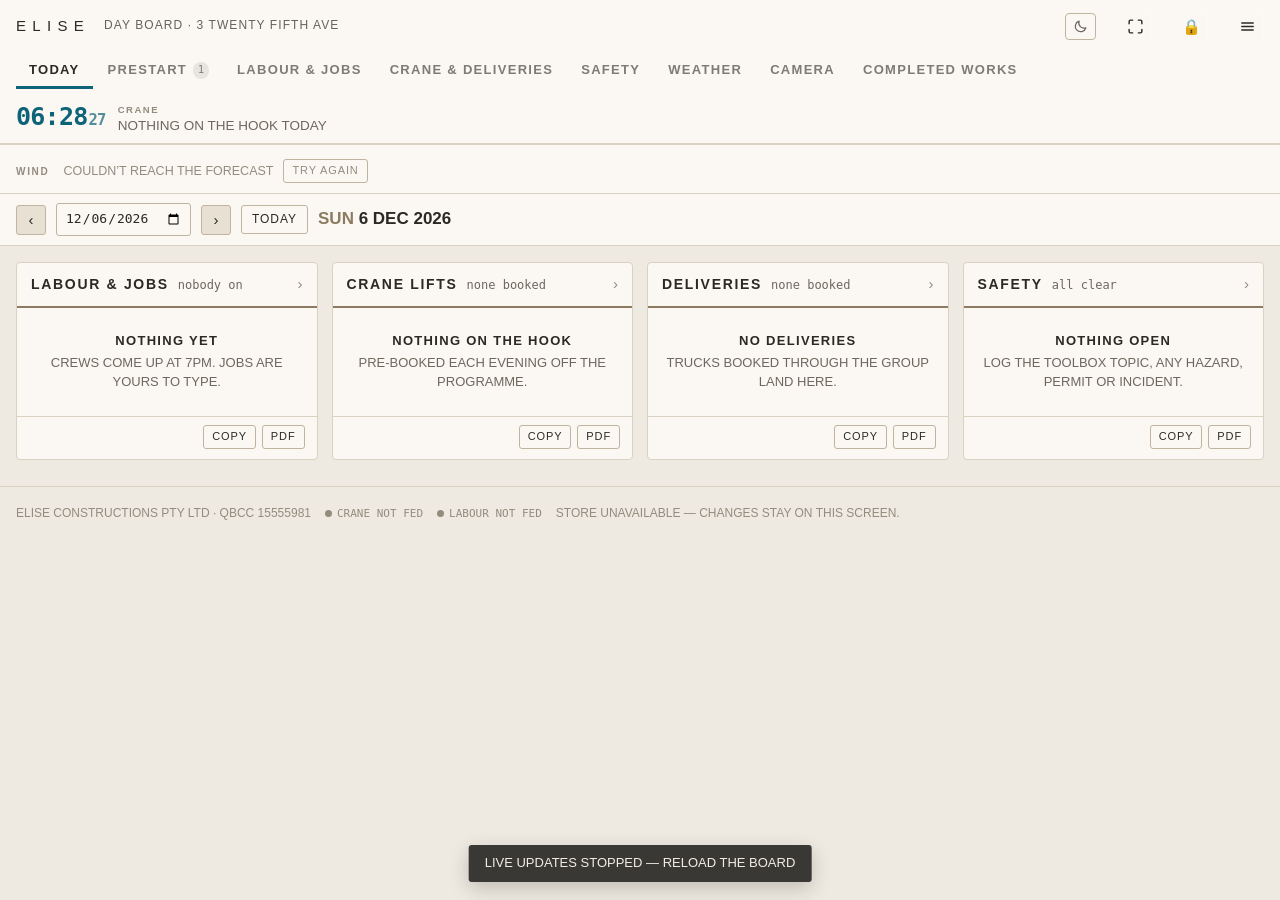
==== commit 0bc62280: "Camera tab: full screen, and fill the height as well as the width A Full screen button on the Camera" ====
--- a/board/index.html
+++ b/board/index.html
@@ -570,8 +570,20 @@
 .cardhead .t{color:var(--ink)}
 
 #v-camera{--acc:var(--clock);--acc-ink:var(--clock)}
-.cambox{position:relative;width:100%;aspect-ratio:900/324;overflow:hidden;background:#0b0b0b;
+.cambox{position:relative;width:100%;aspect-ratio:900/324;max-height:calc(100vh - 230px);
+  min-height:150px;overflow:hidden;background:#0b0b0b;
   border:1px solid var(--line);border-radius:4px;margin-top:12px}
+/* full screen: the native API where the browser has it, otherwise the box
+   pins itself over the whole window - iPhone Safari will not fullscreen a
+   section of a page, only a bare video */
+.cambox:fullscreen{width:100vw;height:100vh;max-height:none;aspect-ratio:auto;border:0;border-radius:0;background:#000}
+.cambox.camfull{position:fixed;inset:0;z-index:10001;width:auto;height:auto;max-height:none;
+  aspect-ratio:auto;margin:0;border:0;border-radius:0;background:#000}
+.camclose{position:absolute;z-index:3;top:max(10px,env(safe-area-inset-top,0px));
+  right:max(10px,env(safe-area-inset-right,0px));width:40px;height:40px;border-radius:50%;
+  border:1px solid rgba(255,255,255,.4);background:rgba(0,0,0,.55);color:#fff;font-size:24px;
+  line-height:1;cursor:pointer;display:none}
+.cambox.camfull .camclose,.cambox:fullscreen .camclose{display:block}
 .cambox iframe{position:absolute;left:0;top:0;width:900px;height:324px;border:0;
   transform-origin:0 0;background:#0b0b0b}
 
@@ -1828,12 +1840,13 @@
 <section id="v-camera" class="view" hidden>
   <div class="panel">
     <div class="phead" data-acc="camera"><h2>Deck camera</h2><span class="meta">myTikee &middot; ELISE</span>
-      <span class="right"><a class="mini" id="camOpenLink" href="https://my.tikee.io/videos/a6c56c8d-1222-452a-b032-881045e8cfd5" target="_blank" rel="noopener">Open in myTikee</a></span>
+      <span class="right"><button class="mini" id="camFullBtn" type="button">Full screen</button><a class="mini" id="camOpenLink" href="https://my.tikee.io/videos/a6c56c8d-1222-452a-b032-881045e8cfd5" target="_blank" rel="noopener">Open in myTikee</a></span>
     </div>
     <div class="cambox" id="camBox">
       <iframe id="camFrame" title="ELISE deck timelapse" scrolling="no" allow="fullscreen; autoplay" allowfullscreen referrerpolicy="no-referrer"></iframe>
+      <button class="camclose" id="camClose" type="button" aria-label="Close full screen">&times;</button>
     </div>
-    <p class="note">The whole build as one timelapse. Drag the slide bar under the picture to move back and forth through it; the expand button in the corner goes full screen. On a phone, turn it sideways for a full-size slide bar.</p>
+    <p class="note">The whole build as one timelapse. Drag the slide bar under the picture to move back and forth through it. <b>Full screen</b> gives the picture the whole display; on a phone, turn it sideways as well.</p>
   </div>
 </section>
 
@@ -1846,7 +1859,7 @@
     <p class="note">Every labour job ticked off, newest first, kept by month. Jobs land here the moment the box is ticked and come back out if you untick one, so the log always matches the board.</p>
     <div class="addrow">
       <span class="exp-lab">Take it with you<b id="expMeta"></b></span>
-      <span class="buildstamp" title="Which version of the board this device is running. If it does not match what Claude just shipped, the phone is holding an old copy.">Build 15 Nov 08:20</span>
+      <span class="buildstamp" title="Which version of the board this device is running. If it does not match what Claude just shipped, the phone is holding an old copy.">Build 15 Nov 08:30</span>
       <button class="mini" id="expJson">Everything (JSON)</button>
       <button class="mini" id="expCsv">Spreadsheets (CSV)</button>
     </div>
@@ -7047,9 +7060,38 @@
 function camFit(){
   var b=el("camBox"),f=el("camFrame");
   if(!b||!f)return;
-  var sc=Math.min(1.6,b.clientWidth/900);
+  var full=b.classList.contains("camfull")||document.fullscreenElement===b;
+  var W=b.clientWidth,H=b.clientHeight||W*324/900;
+  /* fill the width, or the height when that runs out first - in full screen
+     there is no upper limit, so a TV gets the picture at full size */
+  var sc=Math.min(W/900,H/324);
+  if(!full)sc=Math.min(sc,1.6);
   f.style.transform="scale("+sc+")";
-}
+  f.style.left=Math.max(0,Math.round((W-900*sc)/2))+"px";
+  f.style.top=Math.max(0,Math.round((H-324*sc)/2))+"px";
+}
+function camFull(on){
+  var b=el("camBox");if(!b)return;
+  if(on){
+    if(b.requestFullscreen&&document.fullscreenEnabled){
+      b.requestFullscreen().catch(function(){b.classList.add("camfull");camFit();});
+    }else{
+      b.classList.add("camfull");
+      document.documentElement.style.overflow="hidden";
+    }
+  }else{
+    if(document.fullscreenElement)document.exitFullscreen().catch(function(){});
+    b.classList.remove("camfull");
+    document.documentElement.style.overflow="";
+  }
+  requestAnimationFrame(camFit);
+}
+document.addEventListener("fullscreenchange",function(){requestAnimationFrame(camFit);});
+document.addEventListener("keydown",function(e){
+  if(e.key==="Escape"&&el("camBox")&&el("camBox").classList.contains("camfull"))camFull(false);
+});
+if(el("camFullBtn"))el("camFullBtn").addEventListener("click",function(){camOpen();camFull(true);});
+if(el("camClose"))el("camClose").addEventListener("click",function(){camFull(false);});
 function camOpen(){
   var f=el("camFrame");
   if(!f)return;
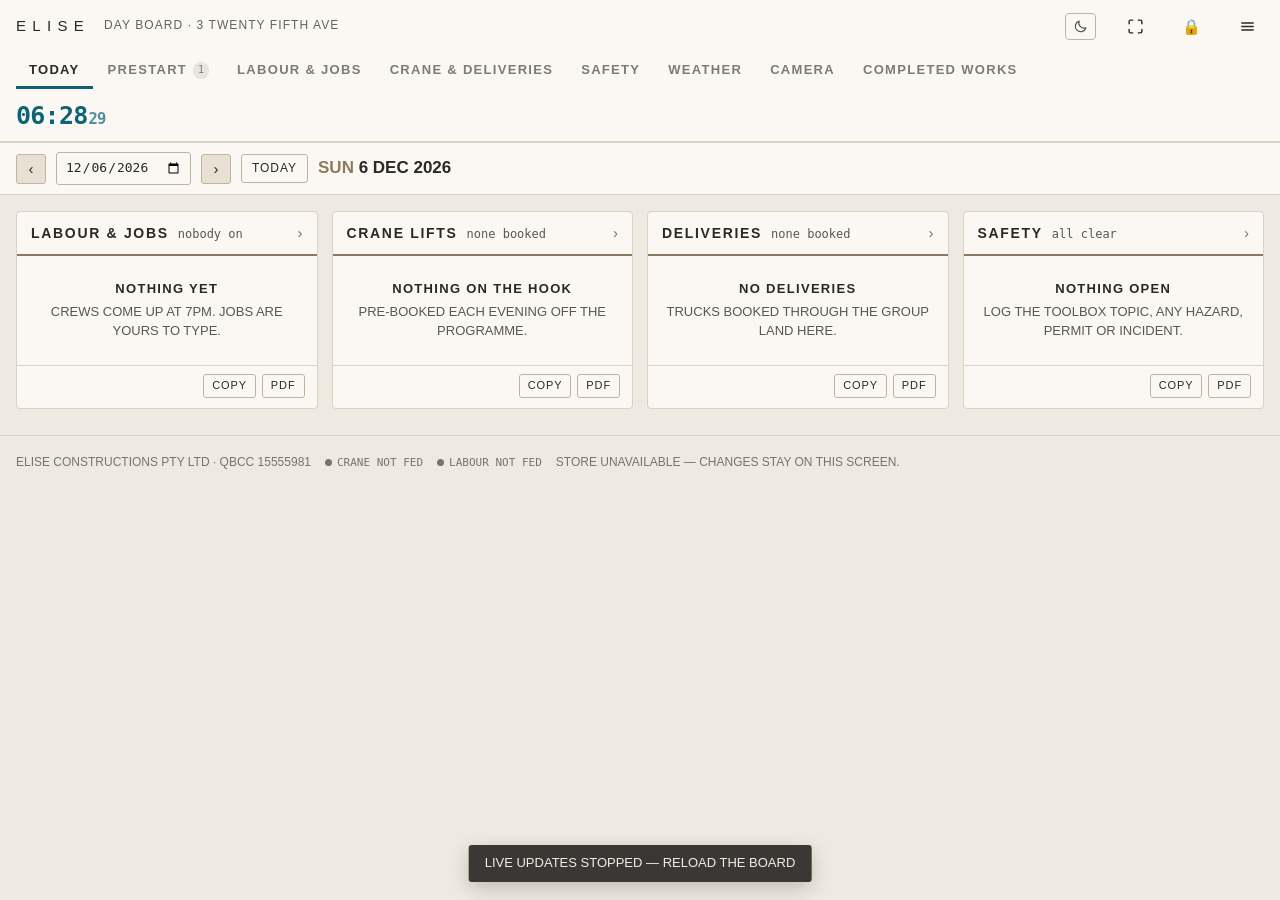
==== commit e958f3e1: "Compact prestart, crane day header and jobs page; drop wind band; crisper type Co-Authored-By: Claud" ====
--- a/board/index.html
+++ b/board/index.html
@@ -393,7 +393,7 @@
 /* Layout: masthead, tab bar, day strip, one view at a time. Front page = four summary cards. */
 :root{
   --paper:#EFEAE1;--surface:#FBF8F3;--surface-2:#E7E0D3;
-  --ink:#2B2926;--ink-2:#6E675D;--ink-3:#938B7E;
+  --ink:#2B2926;--ink-2:#5C564D;--ink-3:#7A7366;
   --line:#D9D1C2;--line-hard:#BFB49F;
   --gold:#8C7B60;
   --gut-l:max(16px,env(safe-area-inset-left,0px));
@@ -413,7 +413,7 @@
 @media (prefers-color-scheme:dark){
   :root:not([data-theme="light"]){
     --paper:#1A1917;--surface:#232220;--surface-2:#2D2B27;
-    --ink:#EDE8DE;--ink-2:#A79F92;--ink-3:#817A6E;
+    --ink:#EDE8DE;--ink-2:#BBB3A6;--ink-3:#978F82;
     --line:#35322D;--line-hard:#4A463F;--gold:#C3AC82;
     --ok:#8FBF93;--warn:#DDB45F;--crit:#E08A72;--clock:#46BCCE;--alarm:#FF4A3A;
     --acc-today:#46BCCE;--acc-labour:#D7AE63;--acc-crane:#E09A5C;
@@ -427,7 +427,7 @@
 }
 :root[data-theme="dark"]{
   --paper:#1A1917;--surface:#232220;--surface-2:#2D2B27;
-  --ink:#EDE8DE;--ink-2:#A79F92;--ink-3:#817A6E;
+  --ink:#EDE8DE;--ink-2:#BBB3A6;--ink-3:#978F82;
   --line:#35322D;--line-hard:#4A463F;--gold:#C3AC82;
   --ok:#8FBF93;--warn:#DDB45F;--crit:#E08A72;--clock:#46BCCE;--alarm:#FF4A3A;
   --acc-today:#46BCCE;--acc-labour:#D7AE63;--acc-crane:#E09A5C;
@@ -520,6 +520,9 @@
 *{box-sizing:border-box}
 html{-webkit-text-size-adjust:100%;text-size-adjust:100%}
 body{background:var(--paper);color:var(--ink);font-family:var(--f-ui);font-size:14px;line-height:1.45;margin:0}
+/* crisper type: grayscale smoothing on dark, real kerning, a touch more contrast in the greys */
+html{-webkit-font-smoothing:antialiased;-moz-osx-font-smoothing:grayscale;text-rendering:optimizeLegibility;font-kerning:normal}
+
 body::before{content:"";position:fixed;inset:0 0 auto;height:env(safe-area-inset-top,0px);z-index:60;background:var(--surface)}
 .gut{padding-left:var(--gut-l);padding-right:var(--gut-r)}
 button,input,select{font:inherit;color:inherit}
@@ -744,6 +747,18 @@
 .star{color:var(--gold);flex:none;font-size:12px;line-height:1.3}
 .addrow{display:flex;gap:8px;padding:10px 14px;border-top:1px solid var(--line);background:var(--surface-2);flex-wrap:wrap}
 .addrow.top{border-top:0;border-bottom:1px solid var(--line)}
+#v-prestart .addrow{padding:6px 12px;gap:6px}
+#v-prestart .addrow textarea{min-height:0;padding:5px 8px;line-height:1.35}
+#v-prestart .addrow input{padding:5px 8px}
+#v-prestart .subhead{padding-top:6px;padding-bottom:6px}
+#v-prestart .srow{padding-top:5px;padding-bottom:5px}
+#v-prestart .empty{margin:0;padding:4px 14px 8px;font-size:12px;text-align:left}
+#v-prestart .empty b{display:inline;margin:0 6px 0 0}
+.prewx{align-items:center;flex-wrap:nowrap}
+.prewx-ico{flex:none;width:22px;height:22px;display:flex;align-items:center;justify-content:center}
+.prewx-ico:empty{display:none}
+.prewx-ico svg{width:22px;height:22px}
+.prenote{margin:0;padding:4px 12px 6px;font-size:11.5px;color:var(--ink-3);border-bottom:1px solid var(--line)}
 .addrow input{flex:1;min-width:120px;background:var(--surface);border:1px solid var(--line-hard);border-radius:3px;padding:6px 8px;font-size:13px}
 .addrow select{background:var(--surface);border:1px solid var(--line-hard);border-radius:3px;padding:6px 8px;font-size:13px}
 .fbrk{display:none}
@@ -1005,7 +1020,7 @@
 #cbapp{display:block;margin:0 calc(-1 * var(--gut-r)) 0 calc(-1 * var(--gut-l))}
 #cbapp{
   --bg:#EDE8DE; --panel:#F8F5EF; --panel-2:#FFFFFF;
-  --ink:#2E2C29; --ink-2:#6B655C; --ink-3:#938C80;
+  --ink:#2E2C29; --ink-2:#5C564D; --ink-3:#7A7366;
   --rule:#D8D1C3; --rule-soft:#E5DFD3;
   --gold:#8C7B60; --gold-soft:#E3D9C7; --gold-ink:#6A5B42;
   --ok:#2E7D4F; --ok-soft:#DCEFE2; --crit:#A32B22; --crit-soft:#F6DEDB;
@@ -1016,7 +1031,7 @@
 }
 @media (prefers-color-scheme:dark){:root:not([data-theme="light"]) #cbapp{
   --bg:#211F1C; --panel:#2A2825; --panel-2:#333029;
-  --ink:#EDE8DE; --ink-2:#A69E90; --ink-3:#7D7668;
+  --ink:#EDE8DE; --ink-2:#BBB3A6; --ink-3:#978F82;
   --rule:#3C3934; --rule-soft:#33302B;
   --gold:#C7AD83; --gold-soft:#443B2C; --gold-ink:#DFC99F;
   --ok:#6FBE8C; --ok-soft:#1F3A2A; --crit:#E07065; --crit-soft:#43241F;
@@ -1026,7 +1041,7 @@
 }}
 :root[data-theme="dark"] #cbapp{
   --bg:#211F1C; --panel:#2A2825; --panel-2:#333029;
-  --ink:#EDE8DE; --ink-2:#A69E90; --ink-3:#7D7668;
+  --ink:#EDE8DE; --ink-2:#BBB3A6; --ink-3:#978F82;
   --rule:#3C3934; --rule-soft:#33302B;
   --gold:#C7AD83; --gold-soft:#443B2C; --gold-ink:#DFC99F;
   --ok:#6FBE8C; --ok-soft:#1F3A2A; --crit:#E07065; --crit-soft:#43241F;
@@ -1037,6 +1052,9 @@
 #cbapp, #cbapp *{box-sizing:border-box}
 #cbapp{background:var(--bg);color:var(--ink);font-family:var(--display);font-weight:500;font-size:16px;letter-spacing:.02em;line-height:1.35;-webkit-text-size-adjust:100%;text-transform:uppercase}
 #cbapp input, #cbapp textarea{text-transform:uppercase}
+/* the board masthead already says whose board this is and where */
+#cbapp #cb-projName,#cbapp #cb-projSub{display:none}
+#cbapp .gear{margin-left:0}
 #cbapp input[type=date], #cbapp input[type=time], #cbapp input[type=number]{text-transform:none}
 @media (max-width:560px){#cbapp .f input, #cbapp .f select{font-size:16px;min-height:38px}}
 #cbapp .gut{padding-left:max(16px,env(safe-area-inset-left,0px));padding-right:max(16px,env(safe-area-inset-right,0px))}
@@ -1071,6 +1089,16 @@
 #cbapp .wd .dow{font-family:var(--display);font-size:11px;letter-spacing:.08em;text-transform:uppercase;color:var(--ink-3)}
 #cbapp .wd .num{font-family:var(--display);font-weight:700;font-size:15px;font-variant-numeric:tabular-nums}
 #cbapp .wd .ct{font-size:9.5px;line-height:1.3;color:var(--ink-3);font-variant-numeric:tabular-nums;min-height:13px}
+/* one line per day - the strip was three lines tall */
+#cbapp .wd{flex:0 0 auto;display:flex;align-items:baseline;gap:4px;padding:4px 7px;line-height:1}
+#cbapp .wd .dow{font-size:10px}
+#cbapp .wd .num{font-size:13px}
+#cbapp .wd .ct{min-height:0;font-size:9px;line-height:1;color:var(--gold-ink)}
+#cbapp .wd .ct:empty{display:none}
+#cbapp .wd.wk::before{top:2px;bottom:2px}
+#cbapp .dayrow .gear{margin-left:0;align-self:stretch}
+#cbapp .dayrow .btn{padding:5px 9px;font-size:12px}
+#cbapp .dlab{font-size:15px}
 #cbapp .wd.on{background:var(--gold-soft);border-color:var(--gold)}
 #cbapp .wd.on .dow, #cbapp .wd.on .ct{color:var(--gold-ink)}
 #cbapp .wd.now .num{text-decoration:underline;text-underline-offset:2px;text-decoration-color:var(--gold)}
@@ -1188,8 +1216,10 @@
 #cbapp .cols .w-n{width:62px;text-align:right}
 #cbapp .cols .w-ty{width:132px;text-align:center}
 #cbapp .wrapx{display:none}
-@media (max-width:620px){#cbapp .qbar input{flex:1 1 100%}
-#cbapp .qbar .btn{flex:1 1 0}
+@media (max-width:620px){#cbapp .qbar{flex-wrap:nowrap}
+#cbapp .qbar input{flex:1 1 auto;padding:7px 9px;font-size:14px}
+#cbapp .qbar .btn{flex:0 0 auto}
+#cbapp .stats .btn{padding:4px 8px;font-size:11.5px}
 #cbapp .cols{display:none}
 #cbapp .bk{flex-wrap:wrap;row-gap:2px;padding:4px 8px;align-items:center}
 #cbapp .c-tr{order:1;width:auto;min-width:32px;flex:0 0 auto;font-size:13px}
@@ -1253,14 +1283,17 @@
   #cbapp .slot.free .t{font-size:9.5px;opacity:.5}
   #cbapp .slot.free .t.hour{font-size:11px;opacity:1;font-weight:700}
   #cbapp .hrow:not(.week){flex-wrap:wrap;row-gap:6px}
+  #cbapp .hrow.dayrow{flex-wrap:nowrap;gap:5px}
+  #cbapp .dayrow .nav{width:28px;height:28px}
+  #cbapp .dayrow .btn,#cbapp .dayrow .gear{padding:4px 7px;font-size:11px}
+  #cbapp .dlab{font-size:14px}
   #cbapp .hrow:not(.week) .right{flex-wrap:wrap;row-gap:6px;min-width:0}
   #cbapp .hrow.week{flex-wrap:nowrap;overflow-x:auto;scrollbar-width:none;min-width:0;max-width:100%}
   #cbapp .hrow.week::-webkit-scrollbar{display:none}
   #cbapp .legend{flex-wrap:wrap;overflow-x:visible;gap:6px 10px}
   #cbapp .slot .t,#cbapp .cols .t{width:32px;font-size:11px}
   #cbapp .sechead h2{font-size:14px}
-  /* the day board masthead already says whose board this is */
-  #cbapp #cb-projName,#cbapp #cb-projSub{display:none}
+
   #cbapp .gear{margin-left:0}
 }
 @media (max-width:400px){
@@ -1434,12 +1467,6 @@
   <button class="mm-it" type="button" data-pdf="logistics" role="menuitem"><span>Logistics</span><i>PDF</i></button>
 </div>
 
-<div class="windband" id="windBand" hidden>
-  <div class="gut wb-in">
-    <span class="wb-lab">Wind<b id="windMeta"></b></span>
-    <div class="wb-chart" id="windChart"></div>
-  </div>
-</div>
 
 <div class="daystrip" id="daystrip">
   <div class="daystrip-in gut">
@@ -1550,17 +1577,17 @@
 
 <header class="top">
   <div class="gut">
-    <div class="hrow">
+    <div class="hrow" hidden>
       <h1 id="cb-projName">Board</h1>
       <span class="sub" id="cb-projSub"></span>
-      <button class="gear" id="cb-setBtn">Setup</button>
     </div>
-    <div class="hrow">
+    <div class="hrow dayrow">
       <button class="nav" id="cb-prev" aria-label="Previous day">&#8249;</button>
       <span class="dlab" id="cb-dayLabel">&nbsp;</span>
       <button class="nav" id="cb-next" aria-label="Next day">&#8250;</button>
       <button class="btn" id="cb-todayBtn">Today</button>
       <button class="btn" id="cb-weekBtn" title="Plan the week">Week</button>
+      <button class="gear" id="cb-setBtn">Setup</button>
     </div>
     <div class="hrow week" id="cb-week"></div>
     <div class="hrow qbar" id="cb-qbar">
@@ -1790,28 +1817,27 @@
       <span class="right"><button class="mini" data-copy="prestart">Copy</button><button class="mini" data-pdf="all">PDF</button></span>
     </div>
 
-    <div class="subhead" data-acc="prestart"><span>Date</span></div>
-    <div id="preDate"></div>
+    <div id="preDate" hidden></div>
 
     <div class="subhead" data-acc="prestart"><span>Weather</span><span id="preWxMeta"></span></div>
+    <div class="addrow top prewx"><span class="prewx-ico" id="preWxIco"></span><input id="preWeather" placeholder="Fine, 26, light NE &mdash; or wet, windy, hot" autocomplete="off"></div>
     <div id="preWx"></div>
-    <div class="addrow top"><input id="preWeather" placeholder="Fine, 26, light NE &mdash; or wet, windy, hot" autocomplete="off"></div>
 
     <div class="subhead" data-acc="prestart"><span>Site works</span></div>
-    <div class="addrow top"><textarea id="preWorks" rows="3" placeholder="What is happening today, by level and area"></textarea></div>
+    <div class="addrow top"><textarea id="preWorks" rows="2" placeholder="What is happening today, by level and area"></textarea></div>
+
+    <div class="subhead" data-acc="prestart"><span>Deliveries for the day</span><span id="preDelMeta"></span></div>
+    <div id="preDels"></div>
+
+    <div class="subhead" data-acc="prestart"><span>Crane lifts for the day</span><span id="preLiftMeta"></span></div>
+    <div id="preLifts"></div>
+
+    <div class="subhead" data-acc="prestart"><span>High risk works</span></div>
+    <div class="addrow top"><textarea id="preRisk" rows="1" placeholder="Crane over the street, open penetrations, hot works &mdash; or none"></textarea></div>
 
     <div class="subhead" data-acc="prestart"><span>Safety</span><span id="preSafeMeta"></span></div>
     <div id="preSafeList"></div>
-    <div class="addrow top"><textarea id="preSafety" rows="2" placeholder="Anything raised this morning"></textarea></div>
-
-    <div class="subhead" data-acc="prestart"><span>Deliveries for the day</span><span id="preDelMeta"></span></div>
-    <div id="preDels"></div>
-
-    <div class="subhead" data-acc="prestart"><span>Crane lifts for the day</span><span id="preLiftMeta"></span></div>
-    <div id="preLifts"></div>
-
-    <div class="subhead" data-acc="prestart"><span>High risk works</span></div>
-    <div class="addrow top"><textarea id="preRisk" rows="2" placeholder="Crane over the street, open penetrations, hot works, confined space &mdash; or none"></textarea></div>
+    <div class="addrow top"><textarea id="preSafety" rows="1" placeholder="Anything raised this morning"></textarea></div>
 
 
     <div class="addrow">
@@ -1819,7 +1845,7 @@
       <button class="addbtn" id="preDone" type="button">Complete prestart</button>
       <button class="mini" id="preReopen" type="button" hidden>Reopen</button>
     </div>
-    <p class="note">The weather is pulled for Palm Beach each morning and can be typed over. Deliveries and crane lifts come straight off the board, so the prestart and the day board can never disagree. Safety carries the standing items from <em>config/prestart</em> plus whatever is open on the register. Completing it saves the day's prestart and lands it in Complete works.</p>
+    <p class="note">Deliveries and lifts come straight off the board. The safety register stays on the Safety tab.</p>
   </div>
 </section>
 
@@ -1859,7 +1885,7 @@
     <p class="note">Every labour job ticked off, newest first, kept by month. Jobs land here the moment the box is ticked and come back out if you untick one, so the log always matches the board.</p>
     <div class="addrow">
       <span class="exp-lab">Take it with you<b id="expMeta"></b></span>
-      <span class="buildstamp" title="Which version of the board this device is running. If it does not match what Claude just shipped, the phone is holding an old copy.">Build 15 Nov 08:30</span>
+      <span class="buildstamp" title="Which version of the board this device is running. If it does not match what Claude just shipped, the phone is holding an old copy.">Build 15 Nov 08:40</span>
       <button class="mini" id="expJson">Everything (JSON)</button>
       <button class="mini" id="expCsv">Spreadsheets (CSV)</button>
     </div>
@@ -2511,9 +2537,13 @@
   try{weekMode=localStorage.getItem("elise.weekmode")==="1"}catch(_){}
 
   /* Keep the day you are on in view on the strip without yanking the page. */
+  window.__cbRail=function(){railTo(cur);};
   function railTo(d8){
-    var rail=$("week");if(!rail)return;
-    var b=rail.querySelector('.wd[data-d="'+d8+'"]');if(!b)return;
+    var rail=$("week");if(!rail||!rail.clientWidth)return;
+    var b=rail.querySelector('.wd[data-d="'+d8+'"]');
+    /* a day off the rail (a Sunday) - bring the next working day into view */
+    if(!b)b=[].filter.call(rail.querySelectorAll(".wd"),function(x){return x.dataset.d>d8;})[0];
+    if(!b)return;
     var want=b.offsetLeft-(rail.clientWidth-b.offsetWidth)/2;
     want=Math.max(0,Math.min(want,rail.scrollWidth-rail.clientWidth));
     if(Math.abs(rail.scrollLeft-want)>4)rail.scrollLeft=want;
@@ -4190,6 +4220,7 @@
   VIEWS.forEach(function(x){var s=el("v-"+x[0]);if(s)s.hidden=x[0]!==v;});
   el("daystrip").hidden=(v==="crane"||v==="log"||v==="camera");
   if(v==="camera")camOpen();
+  if(v==="crane"&&window.__cbRail)setTimeout(window.__cbRail,30);
   renderTabs();
   window.scrollTo(0,0);
 }
@@ -4589,6 +4620,7 @@
       if(mm!=null&&mm>0.05)bits.push((Math.round(mm*10)/10)+"mm");
       if(ws!=null)bits.push((wxCompass(wd)?wxCompass(wd)+" ":"")+Math.round(ws)+" km/h");
       WX.by[day]=bits.join(", ");
+      WX.codeBy=WX.codeBy||{}; WX.codeBy[day]=v("weather_code");
     });
     WX.state="ok"; WX.at=Date.now(); WX.retried=false;
   })
@@ -4731,7 +4763,7 @@
   var m=el("windMeta");
   if(m){
     var pk=H.reduce(function(a,b){return (+b.g||+b.w||0)>(+a.g||+a.w||0)?b:a;});
-    m.textContent="peak "+Math.round(+pk.g||+pk.w||0)+" km/h "+fmtClock(pk.h*60).toLowerCase();
+    m.textContent="Peak "+Math.round(+pk.g||+pk.w||0)+" km/h "+fmtClock(pk.h*60).toLowerCase();
   }
 }
 function preDoc(){ return state.preDocs[state.date]||{}; }
@@ -4821,9 +4853,9 @@
   var d=preDoc(), signed=!!d.at;
 
   var meta=el("preMeta");
-  if(meta) meta.textContent = signed
+  if(meta) meta.textContent = longDate(state.date)+" \u00b7 "+(signed
     ? "Signed off by "+(d.by||"\u2014")+" at "+fmtClock(new Date(d.at).getHours()*60+new Date(d.at).getMinutes())
-    : "Not signed off yet";
+    : "Not signed off yet");
 
   /* ---- date ---- */
   preRows('<div class="srow"><span class="tx"><b>'+esc(longDate(state.date))+'</b></span></div>',
@@ -4837,31 +4869,33 @@
      once someone has typed over it, to show what the forecast actually said */
   var typed=(d.weather||"").trim();
   var differs=wx&&typed&&typed!==wx;
-  preRows(differs?'<div class="srow"><span class="tx" style="color:var(--ink-3)">Forecast said: '+esc(wx)+'</span></div>':"",
-          "preWx", WX.state==="loading"?"Reading the forecast\u2026"
-                 : WX.state==="fail"?"Couldn't reach the forecast \u2014 type it in."
-                 : (wx?"":"No forecast for this day."));
+  /* only say something under the box when there is something to say - an
+     empty placeholder here was a blank block the height of a card */
+  var wxNote = differs ? "Forecast said: "+wx
+    : WX.state==="loading" ? "Reading the forecast\u2026"
+    : WX.state==="fail" ? "Couldn't reach the forecast \u2014 type it in."
+    : (wx ? "" : "No forecast for this day.");
+  var pwb=el("preWx");
+  if(pwb) pwb.innerHTML = wxNote ? '<p class="prenote">'+esc(wxNote)+'</p>' : "";
+  var pwi=el("preWxIco");
+  if(pwi){
+    var dcode=WX.by&&WX.codeBy&&WX.codeBy[state.date];
+    var code=(state.date===iso(new Date())&&WX.now)?WX.now.code:dcode;
+    pwi.innerHTML = code!=null ? wxIcon(code,12) : "";
+  }
   var wm=el("preWxMeta");
   if(wm) wm.textContent = wx?(differs?"Typed over the forecast":"Pulled for Palm Beach"):"";
 
-  /* ---- safety: the standing items, then whatever is open on the register ---- */
-  var stand=preStanding(), reg=preSafetyAll();
-  var fixed=reg.filter(function(i){return i.done;}).length;
-  var open=reg.length-fixed;
-  preRows(
-    stand.map(function(i){
+  /* ---- safety: the standing items from Setup, then what is typed below.
+     The register (open and fixed items carried day to day) stays on the
+     Safety tab - pulling it in here put last week's items on every prestart */
+  var stand=preStanding();
+  var sl=el("preSafeList");
+  if(sl) sl.innerHTML = stand.map(function(i){
       return '<div class="srow"><span class="tx">'+esc(i.text)+'</span></div>';
-    }).concat(reg.map(function(i){
-      var when=(i.from&&i.from!==state.date)?(" \u00b7 raised "+shortDate(i.from)):"";
-      var by=i.done?("Fixed"+(i.doneBy?" by "+i.doneBy:"")+when):("Open"+when);
-      return '<div class="srow'+(i.done?' done':'')+'">'+
-        (i.done?'<span class="tick">&#10003;</span>':'')+skChip(i.kind)+
-        '<span class="tx">'+esc(i.text)+'<small>'+esc(by)+'</small></span></div>';
-    })).join(""),
-    "preSafeList","Nothing standing and nothing on the register.");
+    }).join("");
   var sm=el("preSafeMeta");
-  if(sm) sm.textContent = reg.length
-    ? open+" open, "+fixed+" fixed" : "";
+  if(sm) sm.textContent = "";
 
   /* ---- what the board already has booked for today ---- */
   var rows=dayRows();
@@ -6153,13 +6187,8 @@
     }
     blk("Weather", (pd.weather||wxLine(state.date))?[pd.weather||wxLine(state.date)]:null);
     blk("Site works", pd.works?pd.works.split(/\n+/):null);
-    var sfy=preStanding().map(function(i){return "- "+i.text;})
-             .concat(preSafetyAll().map(function(i){
-               return "- ["+(i.done?"FIXED":"OPEN")+"] "+i.text+
-                      ((i.from&&i.from!==state.date)?(" (raised "+shortDate(i.from)+")"):"");
-             }));
+    var sfy=preStanding().map(function(i){return "- "+i.text;});
     if(pd.safety) sfy=sfy.concat(pd.safety.split(/\n+/).map(function(l){return "- "+l;}));
-    blk("Safety", sfy);
     function bl(b){
       return "- "+fmtClock(toMin(b.start))+" "+(b.co2?(b.co+"/"+b.co2):b.co)+" "+(b.desc||"")+
              ((+b.qty||0)>1?(" x"+(+b.qty)):"")+(b.status==="req"?" [TBC]":"");
@@ -6167,6 +6196,7 @@
     blk("Deliveries for the day", rws.filter(function(b){return b.type==="del";}).map(bl));
     blk("Crane lifts for the day", rws.filter(function(b){return b.type==="lift";}).map(bl));
     blk("High risk works", pd.risk?pd.risk.split(/\n+/):null);
+    blk("Safety", sfy);
     if(pd.note)blk("Notes",["- "+pd.note]);
     o.push("", pd.at ? "Signed off by "+(pd.by||"-")+" "+stamp(pd.at) : "NOT SIGNED OFF");
     return o.join("\n");
@@ -7372,7 +7402,7 @@
     Math.round(w.wind)+'<s>km/h</s></span>';
   if(!big)return "";
   var sub=[];
-  if(w.gust!=null&&w.wind!=null&&Math.round(w.gust)>Math.round(w.wind))sub.push("gust "+Math.round(w.gust));
+  if(w.gust!=null&&w.wind!=null&&Math.round(w.gust)>Math.round(w.wind))sub.push("Gust "+Math.round(w.gust));
   if(WXCODE[w.code])sub.push(WXCODE[w.code]);
   return '<span class="nswx"><span class="wbig">'+big+'</span>'+
     '<span class="wsub">'+esc(sub.join(" \u00b7 "))+'</span></span>'+wxSpark();
@@ -7407,8 +7437,8 @@
     '<span class="nsclock" id="nsClock">'+clockText()+'</span>'+
     '<span class="nscd" id="nsCount">'+countText()+'</span></span>'+wxChip();
   if(!p.live){
-    el0.innerHTML=clock+'<span class="nsmain nshook"><span class="nslab">'+esc(p.none?"Crane":"Hook clear")+'</span>'+
-      '<div class="nstxt">'+esc(p.none||"Nothing left on the hook today")+'</div></span>';
+    /* nothing on the hook: the time and the weather say enough */
+    el0.innerHTML=clock;
     return;
   }
   var T=trades(),c=(T[p.live.co]||T.OTH||["Other","#938C80"])[1];
@@ -7454,7 +7484,7 @@
 async function gatherAll(){
   var out={};
   for(var i=0;i<EXPORT_COLS.length;i++){
-    el("expMeta").textContent="reading "+EXPORT_COLS[i]+"\u2026";
+    el("expMeta").textContent="Reading "+EXPORT_COLS[i]+"\u2026";
     out[EXPORT_COLS[i]]=await readAll(EXPORT_COLS[i]);
   }
   el("expMeta").textContent="";
